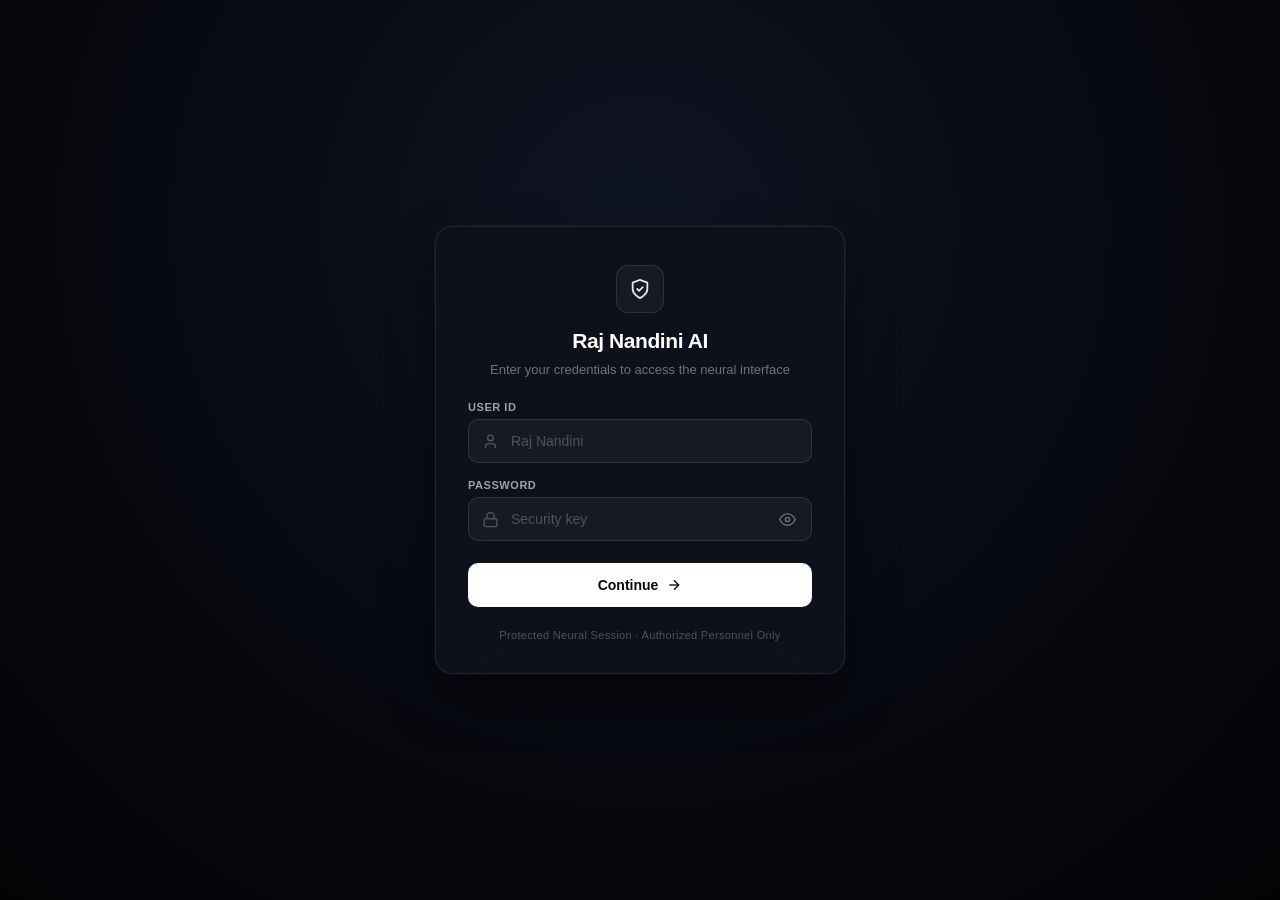
==== index.html @ ae7d1218 "feat: integrate FreeModel API with Claude Opus 5.5 model and ask_freemodel_claude superpower" ====
<!DOCTYPE html>
<html lang="en">
<head>
<meta charset="UTF-8">
<meta name="viewport" content="width=device-width,initial-scale=1,user-scalable=no">
<title>Raj Nandini AI • Holo AI</title>

<!-- PWA & Mobile Web Capabilities -->
<link rel="manifest" href="manifest.json">
<meta name="mobile-web-app-capable" content="yes">
<meta name="apple-mobile-web-app-capable" content="yes">
<meta name="apple-mobile-web-app-status-bar-style" content="black-translucent">
<meta name="apple-mobile-web-app-title" content="Holo AI">
<meta name="application-name" content="Holo AI">
<meta name="theme-color" content="#03040a">
<link rel="icon" type="image/x-icon" href="assets/icons/favicon.ico">
<link rel="icon" type="image/png" sizes="192x192" href="assets/icons/icon-192.png">
<link rel="icon" type="image/png" sizes="64x64" href="assets/icons/favicon-64.png">
<link rel="apple-touch-icon" href="assets/icons/apple-touch-icon.png">

<script src="https://cdnjs.cloudflare.com/ajax/libs/lottie-web/5.12.2/lottie_light.min.js"></script>
<style>
  *, *::before, *::after {
    box-sizing: border-box;
    -webkit-tap-highlight-color: transparent !important;
    -webkit-touch-callout: none !important;
    outline: none !important;
  }
  html, body {
    margin: 0;
    height: 100%;
    background: #03040a;
    overflow: hidden;
    font-family: -apple-system, BlinkMacSystemFont, "Segoe UI", Roboto, "Helvetica Neue", Arial, sans-serif;
    -webkit-user-select: none !important;
    -moz-user-select: none !important;
    -ms-user-select: none !important;
    user-select: none !important;
    -webkit-touch-callout: none !important;
    -webkit-tap-highlight-color: transparent !important;
  }
  ::selection {
    background: transparent !important;
    color: inherit !important;
  }
  ::-moz-selection {
    background: transparent !important;
    color: inherit !important;
  }
  canvas {
    position: fixed;
    inset: 0;
    width: 100%;
    height: 100%;
    display: block;
    cursor: pointer;
    outline: none !important;
    -webkit-tap-highlight-color: transparent !important;
    -webkit-touch-callout: none !important;
    -webkit-user-select: none !important;
    user-select: none !important;
    -webkit-user-drag: none !important;
    touch-action: none;
  }

  /* ================= LOGIN & AUTH GATE ================= */
  .login-overlay {
    position: fixed;
    inset: 0;
    z-index: 99990;
    display: flex;
    align-items: center;
    justify-content: center;
    background: radial-gradient(circle at 50% 25%, #0f1422 0%, #06080d 65%, #020305 100%);
    padding: 24px 16px;
    opacity: 1;
    visibility: visible;
    transition: opacity 0.35s cubic-bezier(0.16, 1, 0.3, 1), transform 0.35s cubic-bezier(0.16, 1, 0.3, 1), visibility 0.35s;
  }
  .login-overlay.hidden {
    opacity: 0;
    visibility: hidden;
    pointer-events: none;
    transform: scale(0.98);
  }

  .login-card {
    width: 100%;
    max-width: 410px;
    background: rgba(15, 18, 28, 0.88);
    border: 1px solid rgba(255, 255, 255, 0.08);
    border-radius: 18px;
    padding: 38px 32px 32px;
    box-shadow: 0 25px 60px -15px rgba(0, 0, 0, 0.85), 0 0 1px 1px rgba(255, 255, 255, 0.06);
    backdrop-filter: blur(28px);
    -webkit-backdrop-filter: blur(28px);
    display: flex;
    flex-direction: column;
    gap: 22px;
  }

  .login-header {
    text-align: center;
  }
  .brand-emblem {
    width: 48px;
    height: 48px;
    margin: 0 auto 16px;
    background: rgba(255, 255, 255, 0.04);
    border: 1px solid rgba(255, 255, 255, 0.1);
    border-radius: 12px;
    display: flex;
    align-items: center;
    justify-content: center;
    color: #e4e4e7;
  }
  .brand-emblem svg {
    width: 22px;
    height: 22px;
  }
  .login-title {
    margin: 0;
    font-size: 21px;
    font-weight: 600;
    letter-spacing: -0.02em;
    color: #ffffff;
  }
  .login-subtitle {
    margin: 8px 0 0;
    font-size: 13px;
    color: #71717a;
    line-height: 1.45;
  }

  .login-form {
    display: flex;
    flex-direction: column;
    gap: 16px;
  }

  .login-error {
    display: none;
    align-items: center;
    gap: 8px;
    background: rgba(239, 68, 68, 0.12);
    border: 1px solid rgba(239, 68, 68, 0.25);
    color: #fca5a5;
    padding: 10px 14px;
    border-radius: 9px;
    font-size: 13px;
    line-height: 1.35;
    animation: shake 0.3s ease;
  }
  .login-error.visible {
    display: flex;
  }
  .error-icon {
    width: 16px;
    height: 16px;
    flex-shrink: 0;
    color: #ef4444;
  }
  @keyframes shake {
    0%, 100% { transform: translateX(0); }
    20%, 60% { transform: translateX(-5px); }
    40%, 80% { transform: translateX(5px); }
  }

  .form-group {
    display: flex;
    flex-direction: column;
    gap: 6px;
  }
  .form-label {
    font-size: 11px;
    font-weight: 600;
    letter-spacing: 0.05em;
    text-transform: uppercase;
    color: #a1a1aa;
    user-select: none;
  }
  .input-container {
    position: relative;
    display: flex;
    align-items: center;
  }
  .input-icon {
    position: absolute;
    left: 14px;
    width: 17px;
    height: 17px;
    color: #52525b;
    pointer-events: none;
    transition: color 0.15s ease;
  }
  .form-input {
    width: 100%;
    height: 44px;
    padding: 0 42px 0 42px;
    background: rgba(255, 255, 255, 0.04);
    border: 1px solid rgba(255, 255, 255, 0.11);
    border-radius: 10px;
    color: #ffffff;
    font-size: 14px;
    font-family: inherit;
    transition: all 0.15s ease;
    user-select: text !important;
    -webkit-user-select: text !important;
  }
  .form-input::placeholder {
    color: #52525b;
  }
  .form-input:focus {
    border-color: #3b82f6;
    background: rgba(255, 255, 255, 0.06);
    box-shadow: 0 0 0 3px rgba(59, 130, 246, 0.22);
    outline: none;
  }
  .form-input:focus ~ .input-icon {
    color: #93c5fd;
  }

  .pass-toggle-btn {
    position: absolute;
    right: 8px;
    background: transparent;
    border: none;
    padding: 8px;
    cursor: pointer;
    color: #71717a;
    display: flex;
    align-items: center;
    justify-content: center;
    border-radius: 6px;
    transition: color 0.15s ease;
  }
  .pass-toggle-btn:hover {
    color: #e4e4e7;
  }
  .pass-toggle-btn svg {
    width: 17px;
    height: 17px;
  }

  .continue-btn {
    display: flex;
    align-items: center;
    justify-content: center;
    gap: 8px;
    width: 100%;
    height: 44px;
    margin-top: 6px;
    background: #ffffff;
    color: #09090b;
    border: none;
    border-radius: 10px;
    font-size: 14px;
    font-weight: 600;
    font-family: inherit;
    cursor: pointer;
    transition: all 0.15s ease;
    user-select: none;
  }
  .continue-btn:hover {
    background: #f4f4f5;
    transform: translateY(-1px);
    box-shadow: 0 4px 16px rgba(255, 255, 255, 0.16);
  }
  .continue-btn:active {
    transform: translateY(0);
    background: #e4e4e7;
  }
  .btn-arrow {
    width: 16px;
    height: 16px;
    transition: transform 0.15s ease;
  }
  .continue-btn:hover .btn-arrow {
    transform: translateX(3px);
  }

  .login-footer {
    text-align: center;
    font-size: 11px;
    color: #52525b;
    letter-spacing: 0.03em;
    user-select: none;
  }

  /* ================= HAMBURGER MENU BUTTON ================= */
  .menu-toggle-btn {
    position: fixed;
    top: 20px;
    right: 20px;
    z-index: 1000;
    width: 44px;
    height: 44px;
    border-radius: 12px;
    background: rgba(15, 18, 28, 0.7);
    border: 1px solid rgba(255, 255, 255, 0.08);
    backdrop-filter: blur(16px);
    -webkit-backdrop-filter: blur(16px);
    display: flex;
    flex-direction: column;
    justify-content: center;
    align-items: center;
    gap: 5px;
    cursor: pointer;
    padding: 0;
    transition: background 0.2s ease, border-color 0.2s ease, transform 0.2s ease;
  }
  .menu-toggle-btn:hover {
    background: rgba(25, 30, 46, 0.85);
    border-color: rgba(255, 255, 255, 0.16);
    transform: scale(1.04);
  }
  .menu-toggle-btn:active {
    transform: scale(0.96);
  }
  .hamburger-line {
    width: 18px;
    height: 1.5px;
    background: #e4e4e7;
    border-radius: 2px;
    transition: all 0.25s cubic-bezier(0.16, 1, 0.3, 1);
  }

  /* ================= SIDEBAR SLIDER DRAWER ================= */
  .sidebar-backdrop {
    position: fixed;
    inset: 0;
    z-index: 1001;
    background: rgba(2, 4, 8, 0.65);
    backdrop-filter: blur(6px);
    -webkit-backdrop-filter: blur(6px);
    opacity: 0;
    pointer-events: none;
    transition: opacity 0.35s cubic-bezier(0.16, 1, 0.3, 1);
  }
  .sidebar-backdrop.active {
    opacity: 1;
    pointer-events: auto;
  }

  .sidebar-drawer {
    position: fixed;
    top: 0;
    right: 0;
    bottom: 0;
    width: min(320px, 82vw);
    z-index: 1002;
    background: rgba(13, 16, 25, 0.96);
    border-left: 1px solid rgba(255, 255, 255, 0.08);
    backdrop-filter: blur(28px);
    -webkit-backdrop-filter: blur(28px);
    box-shadow: -15px 0 40px rgba(0, 0, 0, 0.85);
    display: flex;
    flex-direction: column;
    padding: 24px 20px;
    transform: translateX(100%);
    transition: transform 0.35s cubic-bezier(0.16, 1, 0.3, 1);
  }
  .sidebar-drawer.open {
    transform: translateX(0);
  }

  .sidebar-header {
    display: flex;
    align-items: center;
    justify-content: space-between;
    padding-bottom: 20px;
    border-bottom: 1px solid rgba(255, 255, 255, 0.06);
  }
  .sidebar-brand {
    display: flex;
    align-items: center;
    gap: 12px;
  }
  .sidebar-emblem {
    width: 38px;
    height: 38px;
    border-radius: 10px;
    background: rgba(255, 255, 255, 0.05);
    border: 1px solid rgba(255, 255, 255, 0.1);
    display: flex;
    align-items: center;
    justify-content: center;
    color: #e4e4e7;
  }
  .sidebar-emblem svg {
    width: 18px;
    height: 18px;
  }
  .sidebar-title-group {
    display: flex;
    flex-direction: column;
    gap: 3px;
  }
  .sidebar-user-name {
    font-size: 14px;
    font-weight: 600;
    letter-spacing: -0.01em;
    color: #fafafa;
  }
  .sidebar-status-pill {
    display: inline-flex;
    align-items: center;
    gap: 6px;
  }
  .sidebar-status-dot {
    width: 6px;
    height: 6px;
    border-radius: 50%;
    background: #22c55e;
    box-shadow: 0 0 6px rgba(34, 197, 94, 0.8);
  }
  .sidebar-status-text {
    font-size: 11px;
    color: #a1a1aa;
    font-weight: 500;
  }
  .sidebar-close-btn {
    width: 34px;
    height: 34px;
    border-radius: 8px;
    background: rgba(255, 255, 255, 0.04);
    border: 1px solid rgba(255, 255, 255, 0.08);
    display: flex;
    align-items: center;
    justify-content: center;
    color: #a1a1aa;
    cursor: pointer;
    transition: all 0.15s ease;
  }
  .sidebar-close-btn:hover {
    color: #ffffff;
    background: rgba(255, 255, 255, 0.08);
  }
  .sidebar-close-btn svg {
    width: 16px;
    height: 16px;
  }

  .sidebar-content {
    flex: 1;
    padding: 24px 0;
    display: flex;
    flex-direction: column;
    gap: 20px;
  }
  .sidebar-section {
    display: flex;
    flex-direction: column;
    gap: 8px;
  }
  .sidebar-section-label {
    font-size: 11px;
    font-weight: 600;
    letter-spacing: 0.05em;
    text-transform: uppercase;
    color: #71717a;
  }
  .sidebar-info-card {
    background: rgba(255, 255, 255, 0.03);
    border: 1px solid rgba(255, 255, 255, 0.06);
    border-radius: 12px;
    padding: 12px 14px;
    display: flex;
    flex-direction: column;
    gap: 10px;
  }
  .info-row {
    display: flex;
    align-items: center;
    justify-content: space-between;
    font-size: 12px;
  }
  .info-label {
    color: #71717a;
  }
  .info-value {
    color: #e4e4e7;
    font-weight: 500;
  }

  .sidebar-footer {
    padding-top: 16px;
    border-top: 1px solid rgba(255, 255, 255, 0.06);
  }
  .sidebar-logout-btn {
    display: flex;
    align-items: center;
    justify-content: center;
    gap: 8px;
    width: 100%;
    height: 44px;
    background: rgba(239, 68, 68, 0.09);
    border: 1px solid rgba(239, 68, 68, 0.22);
    border-radius: 10px;
    color: #f87171;
    font-size: 13px;
    font-weight: 500;
    font-family: inherit;
    cursor: pointer;
    transition: all 0.2s ease;
  }
  .sidebar-logout-btn:hover {
    background: rgba(239, 68, 68, 0.16);
    border-color: rgba(239, 68, 68, 0.35);
    color: #fca5a5;
    transform: translateY(-1px);
  }
  .sidebar-logout-btn:active {
    transform: translateY(0);
  }
  .sidebar-logout-btn svg {
    width: 16px;
    height: 16px;
  }

  /* ================= NEURAL LOADING OVERLAY ================= */
  .loading-overlay {
    position: fixed;
    inset: 0;
    z-index: 100000;
    background: radial-gradient(ellipse at center, #070d18 0%, #03040a 75%, #010204 100%);
    display: flex;
    flex-direction: column;
    align-items: center;
    justify-content: center;
    opacity: 1;
    visibility: visible;
    transition: opacity 0.6s cubic-bezier(0.16, 1, 0.3, 1), visibility 0.6s, transform 0.6s cubic-bezier(0.16, 1, 0.3, 1);
    transform: scale(1);
    user-select: none;
    -webkit-user-select: none;
  }
  .loading-overlay.hidden {
    opacity: 0;
    visibility: hidden;
    transform: scale(1.04);
    pointer-events: none;
  }
  .loading-reactor {
    position: relative;
    width: 170px;
    height: 170px;
    display: flex;
    align-items: center;
    justify-content: center;
  }
  .reactor-ring {
    position: absolute;
    border-radius: 50%;
    border: 1px solid transparent;
    pointer-events: none;
  }
  .ring-outer {
    inset: 0;
    border-top: 2px solid rgba(56, 189, 248, 0.85);
    border-bottom: 2px solid rgba(168, 85, 247, 0.6);
    animation: rotateClockwise 6s linear infinite;
    filter: drop-shadow(0 0 10px rgba(56, 189, 248, 0.45));
  }
  .ring-mid {
    inset: 16px;
    border-left: 2px dashed rgba(56, 189, 248, 0.65);
    border-right: 2px dashed rgba(168, 85, 247, 0.7);
    animation: rotateCounterClockwise 4.5s linear infinite;
  }
  .ring-inner {
    inset: 32px;
    border: 1px solid rgba(56, 189, 248, 0.3);
    border-top-color: rgba(56, 189, 248, 0.95);
    animation: rotateClockwise 3s linear infinite;
  }
  .reactor-glow {
    position: absolute;
    width: 90px;
    height: 90px;
    border-radius: 50%;
    background: radial-gradient(circle, rgba(56, 189, 248, 0.35) 0%, rgba(168, 85, 247, 0.18) 50%, transparent 70%);
    animation: pulseGlow 2.2s ease-in-out infinite;
    pointer-events: none;
  }
  @keyframes rotateClockwise {
    from { transform: rotate(0deg); }
    to { transform: rotate(360deg); }
  }
  @keyframes rotateCounterClockwise {
    from { transform: rotate(360deg); }
    to { transform: rotate(0deg); }
  }
  @keyframes pulseGlow {
    0%, 100% { transform: scale(0.92); opacity: 0.6; }
    50% { transform: scale(1.22); opacity: 1; }
  }
  .lottie-container {
    width: 120px;
    height: 120px;
    position: relative;
    z-index: 2;
    filter: invert(0.92) hue-rotate(180deg) drop-shadow(0 0 16px rgba(56, 189, 248, 0.7));
  }
  .loading-brand {
    margin-top: 24px;
    text-align: center;
  }
  .loading-title {
    font-size: 20px;
    font-weight: 700;
    letter-spacing: 0.2em;
    background: linear-gradient(135deg, #ffffff 20%, #38bdf8 65%, #a855f7 100%);
    -webkit-background-clip: text;
    -webkit-text-fill-color: transparent;
    text-shadow: 0 0 24px rgba(56, 189, 248, 0.4);
  }
  .loading-subtitle {
    margin-top: 6px;
    font-size: 10px;
    letter-spacing: 0.22em;
    color: #64748b;
    font-weight: 600;
  }
  .loading-bar-wrap {
    width: 250px;
    height: 4px;
    background: rgba(255, 255, 255, 0.08);
    border-radius: 999px;
    margin-top: 22px;
    overflow: hidden;
    position: relative;
    box-shadow: inset 0 1px 2px rgba(0,0,0,0.6);
  }
  .loading-bar-fill {
    height: 100%;
    width: 0%;
    background: linear-gradient(90deg, #0ea5e9, #38bdf8, #a855f7);
    border-radius: 999px;
    box-shadow: 0 0 14px rgba(56, 189, 248, 0.85);
    transition: width 0.15s cubic-bezier(0.2, 0.8, 0.2, 1);
  }
  .loading-meta {
    width: 250px;
    display: flex;
    justify-content: space-between;
    align-items: center;
    margin-top: 10px;
  }
  .loading-caption {
    color: #94a3b8;
    font-size: 11px;
    letter-spacing: 0.04em;
    font-weight: 500;
    white-space: nowrap;
    overflow: hidden;
    text-overflow: ellipsis;
    max-width: 195px;
  }
  .loading-percent {
    font-size: 11px;
    color: #38bdf8;
    font-weight: 600;
    font-family: monospace;
    letter-spacing: 0.05em;
  }

  /* UNIVERSAL HOLOGRAPHIC MEDIA VIEWER (IMAGE, VIDEO, DOCS) */
  #imageModal {
    display: none;
    position: fixed;
    inset: 0;
    z-index: 99995;
    background: rgba(3, 4, 10, 0.85);
    backdrop-filter: blur(16px);
    -webkit-backdrop-filter: blur(16px);
    align-items: center;
    justify-content: center;
    padding: 20px;
    transition: opacity 0.3s ease;
  }
  #imageModal.active {
    display: flex;
  }
  .image-modal-card {
    position: relative;
    max-width: 520px;
    width: 100%;
    background: rgba(15, 20, 32, 0.95);
    border: 1px solid rgba(56, 189, 248, 0.35);
    border-radius: 20px;
    padding: 16px;
    box-shadow: 0 20px 60px rgba(0, 0, 0, 0.9), 0 0 35px rgba(56, 189, 248, 0.25);
  }
  .image-modal-header {
    display: flex;
    justify-content: space-between;
    align-items: center;
    margin-bottom: 12px;
  }
  .image-modal-title {
    font-size: 13px;
    font-weight: 600;
    color: #38bdf8;
    display: flex;
    align-items: center;
    gap: 6px;
  }
  .image-modal-dot {
    display: inline-block;
    width: 8px;
    height: 8px;
    border-radius: 50%;
    background: #38bdf8;
    box-shadow: 0 0 8px #38bdf8;
  }
  .image-modal-close {
    background: rgba(255, 255, 255, 0.08);
    border: none;
    color: #e2e8f0;
    border-radius: 50%;
    width: 28px;
    height: 28px;
    cursor: pointer;
    font-size: 16px;
    line-height: 1;
    display: flex;
    align-items: center;
    justify-content: center;
    transition: background 0.2s;
  }
  .image-modal-close:hover {
    background: rgba(255, 255, 255, 0.2);
  }
  .image-modal-img-wrap {
    border-radius: 14px;
    overflow: hidden;
    position: relative;
    max-height: 55vh;
    background: #000;
    border: 1px solid rgba(255, 255, 255, 0.08);
    display: flex;
    align-items: center;
    justify-content: center;
  }
  .image-modal-img {
    max-width: 100%;
    max-height: 55vh;
    object-fit: contain;
    display: block;
  }
  .media-video-wrap {
    border-radius: 14px;
    overflow: hidden;
    position: relative;
    aspect-ratio: 16/9;
    background: #000;
    border: 1px solid rgba(56, 189, 248, 0.2);
  }
  .media-doc-wrap {
    border-radius: 14px;
    max-height: 55vh;
    overflow-y: auto;
    background: rgba(7, 10, 18, 0.85);
    border: 1px solid rgba(56, 189, 248, 0.2);
    padding: 16px;
  }
  .media-doc-content {
    color: #e2e8f0;
    font-size: 13px;
    line-height: 1.6;
    word-break: break-word;
    font-family: ui-monospace, SFMono-Regular, Menlo, Monaco, Consolas, monospace;
  }
  .media-code-block {
    background: rgba(0, 0, 0, 0.6);
    border: 1px solid rgba(56, 189, 248, 0.2);
    border-radius: 8px;
    padding: 10px;
    margin: 8px 0;
    overflow-x: auto;
    color: #38bdf8;
    font-size: 12px;
  }
  .media-inline-code {
    background: rgba(56, 189, 248, 0.12);
    color: #38bdf8;
    padding: 2px 6px;
    border-radius: 4px;
    font-size: 11px;
  }
  .image-modal-prompt {
    margin: 12px 0 0;
    font-size: 12px;
    color: #94a3b8;
    line-height: 1.4;
    word-break: break-word;
  }

  /* HOLOGRAPHIC YOUTUBE MUSIC WIDGET */
  .music-widget {
    position: fixed;
    bottom: 84px;
    right: 20px;
    z-index: 9999;
    width: 320px;
    max-width: calc(100vw - 32px);
    background: rgba(13, 17, 23, 0.88);
    backdrop-filter: blur(16px);
    -webkit-backdrop-filter: blur(16px);
    border: 1px solid rgba(0, 240, 255, 0.25);
    border-radius: 16px;
    box-shadow: 0 12px 36px rgba(0, 0, 0, 0.65), 0 0 24px rgba(0, 240, 255, 0.15);
    padding: 14px;
    color: #e2e8f0;
    font-family: inherit;
    display: none;
    opacity: 0;
    transform: translateY(12px) scale(0.96);
    transition: opacity 0.28s ease, transform 0.28s cubic-bezier(0.16, 1, 0.3, 1);
    pointer-events: none;
  }
  .music-widget.active {
    display: block;
    opacity: 1;
    transform: translateY(0) scale(1);
    pointer-events: auto;
  }
  .music-header {
    display: flex;
    align-items: center;
    justify-content: space-between;
    margin-bottom: 10px;
  }
  .music-badge {
    display: flex;
    align-items: center;
    gap: 6px;
    font-size: 11px;
    font-weight: 600;
    letter-spacing: 0.04em;
    color: #00f0ff;
    text-transform: uppercase;
  }
  .music-dot {
    width: 7px;
    height: 7px;
    background: #00f0ff;
    border-radius: 50%;
    box-shadow: 0 0 8px #00f0ff;
    animation: musicPulse 1.4s ease-in-out infinite;
  }
  @keyframes musicPulse {
    0%, 100% { opacity: 0.4; transform: scale(0.85); }
    50% { opacity: 1; transform: scale(1.15); }
  }
  .music-close-btn {
    background: rgba(255, 255, 255, 0.08);
    border: none;
    color: #94a3b8;
    border-radius: 50%;
    width: 24px;
    height: 24px;
    display: flex;
    align-items: center;
    justify-content: center;
    font-size: 16px;
    cursor: pointer;
    transition: background 0.2s, color 0.2s;
  }
  .music-close-btn:hover {
    background: rgba(255, 255, 255, 0.2);
    color: #fff;
  }
  .music-body {
    display: flex;
    gap: 12px;
    align-items: center;
  }
  .music-art-wrap {
    position: relative;
    width: 58px;
    height: 58px;
    border-radius: 12px;
    overflow: hidden;
    flex-shrink: 0;
    border: 1px solid rgba(0, 240, 255, 0.3);
    background: #000;
  }
  .music-thumb {
    width: 100%;
    height: 100%;
    object-fit: cover;
    display: block;
  }
  .music-visualizer-overlay {
    position: absolute;
    inset: 0;
    background: rgba(0, 0, 0, 0.45);
    display: flex;
    align-items: flex-end;
    justify-content: center;
    gap: 3px;
    padding-bottom: 6px;
  }
  .music-visualizer-overlay .bar {
    width: 3px;
    background: #00f0ff;
    border-radius: 2px;
    box-shadow: 0 0 4px #00f0ff;
    animation: soundwave 1s ease-in-out infinite;
  }
  .music-visualizer-overlay .bar-1 { height: 8px; animation-delay: 0.1s; }
  .music-visualizer-overlay .bar-2 { height: 16px; animation-delay: 0.3s; }
  .music-visualizer-overlay .bar-3 { height: 22px; animation-delay: 0.2s; }
  .music-visualizer-overlay .bar-4 { height: 12px; animation-delay: 0.4s; }
  @keyframes soundwave {
    0%, 100% { height: 5px; }
    50% { height: 24px; }
  }
  .music-info {
    min-width: 0;
    flex: 1;
  }
  .music-title {
    font-size: 13px;
    font-weight: 600;
    color: #f8fafc;
    white-space: nowrap;
    overflow: hidden;
    text-overflow: ellipsis;
    line-height: 1.3;
  }
  .music-artist {
    font-size: 11px;
    color: #94a3b8;
    white-space: nowrap;
    overflow: hidden;
    text-overflow: ellipsis;
    margin-top: 2px;
  }
  .music-meta {
    display: flex;
    align-items: center;
    gap: 6px;
    margin-top: 5px;
  }
  .music-pill {
    font-size: 10px;
    padding: 1px 6px;
    border-radius: 6px;
    background: rgba(255, 255, 255, 0.08);
    color: #cbd5e1;
  }
  .music-badge-hq {
    background: rgba(0, 240, 255, 0.15);
    color: #00f0ff;
    font-weight: 600;
  }
  .music-controls {
    display: flex;
    align-items: center;
    gap: 8px;
    margin-top: 10px;
    padding-top: 8px;
    border-top: 1px solid rgba(255, 255, 255, 0.08);
  }
  .music-btn {
    background: rgba(0, 240, 255, 0.15);
    border: 1px solid rgba(0, 240, 255, 0.3);
    color: #00f0ff;
    border-radius: 8px;
    padding: 6px 10px;
    display: flex;
    align-items: center;
    justify-content: center;
    cursor: pointer;
    font-size: 11px;
    transition: all 0.2s;
  }
  .music-btn:hover {
    background: rgba(0, 240, 255, 0.28);
    box-shadow: 0 0 10px rgba(0, 240, 255, 0.3);
    color: #fff;
  }
  .music-yt-btn {
    text-decoration: none;
    color: #ff4444;
    border-color: rgba(255, 68, 68, 0.3);
    background: rgba(255, 68, 68, 0.12);
  }
  .music-yt-btn:hover {
    background: rgba(255, 68, 68, 0.25);
    box-shadow: 0 0 10px rgba(255, 68, 68, 0.3);
    color: #fff;
  }
  .music-talk-btn {
    background: rgba(34, 197, 94, 0.18);
    border: 1px solid rgba(34, 197, 94, 0.45);
    color: #4ade80;
    border-radius: 8px;
    padding: 6px 12px;
    display: inline-flex;
    align-items: center;
    gap: 6px;
    cursor: pointer;
    font-size: 11px;
    font-weight: 600;
    margin-left: auto;
    transition: all 0.2s;
  }
  .music-talk-btn:hover {
    background: rgba(34, 197, 94, 0.32);
    box-shadow: 0 0 12px rgba(34, 197, 94, 0.45);
    color: #fff;
  }
  .music-status-note {
    font-size: 10px;
    color: #64748b;
    margin-left: auto;
    font-style: italic;
  }
  #musicIframeContainer {
    width: 100%;
    margin-top: 10px;
    border-radius: 12px;
    overflow: hidden;
    background: #000;
    box-shadow: 0 4px 16px rgba(0, 0, 0, 0.5);
    display: none;
  }
  #musicIframeContainer.visible {
    display: block;
  }
  #musicIframeContainer iframe {
    width: 100%;
    height: 160px;
    border: none;
    display: block;
    border-radius: 12px;
  }

  /* ================= 3-DIGIT VOICE SECURITY PIN HUD ================= */
  .voice-security-hud {
    position: fixed;
    top: 24px;
    left: 50%;
    transform: translateX(-50%);
    z-index: 99990;
    display: none;
    width: 90%;
    max-width: 440px;
    animation: hudSlideDown 0.32s cubic-bezier(0.16, 1, 0.3, 1);
    pointer-events: auto;
    font-family: -apple-system, BlinkMacSystemFont, "Segoe UI", Roboto, sans-serif;
  }
  .voice-security-hud.active {
    display: block;
  }
  .voice-security-hud .hud-box {
    background: rgba(3, 7, 18, 0.88);
    border: 1px solid rgba(6, 182, 212, 0.45);
    box-shadow: 0 8px 32px rgba(0, 0, 0, 0.7), 0 0 24px rgba(6, 182, 212, 0.25);
    backdrop-filter: blur(20px);
    -webkit-backdrop-filter: blur(20px);
    border-radius: 16px;
    padding: 16px 20px;
    text-align: center;
    position: relative;
    overflow: hidden;
    transition: all 0.3s ease;
    cursor: pointer;
    pointer-events: auto;
    user-select: none;
    -webkit-tap-highlight-color: transparent;
  }
  .voice-security-hud .hud-box::before {
    content: '';
    position: absolute;
    top: 0; left: 0; right: 0; height: 2px;
    background: linear-gradient(90deg, transparent, #06b6d4, #8b5cf6, transparent);
  }
  .voice-security-hud .hud-top-strip {
    display: flex;
    align-items: center;
    justify-content: space-between;
    margin-bottom: 8px;
    font-family: ui-monospace, SFMono-Regular, Menlo, Monaco, Consolas, monospace;
    font-size: 10px;
    letter-spacing: 0.12em;
    color: #38bdf8;
    text-transform: uppercase;
  }
  .voice-security-hud .hud-dot {
    width: 7px;
    height: 7px;
    border-radius: 50%;
    background: #06b6d4;
    display: inline-block;
  }
  .voice-security-hud .hud-dot.pulsing {
    animation: hudPulse 1.2s infinite ease-in-out;
  }
  .voice-security-hud .hud-digits {
    font-family: ui-monospace, SFMono-Regular, Menlo, Monaco, Consolas, monospace;
    font-size: 36px;
    font-weight: 800;
    letter-spacing: 0.3em;
    color: #38bdf8;
    text-shadow: 0 0 16px rgba(56, 189, 248, 0.8), 0 0 32px rgba(6, 182, 212, 0.4);
    margin: 8px 0 10px;
  }
  .voice-security-hud .hud-title {
    font-size: 10px;
    letter-spacing: 0.12em;
    color: #94a3b8;
    text-transform: uppercase;
    font-weight: 600;
  }
  .voice-security-hud .hud-subtitle {
    font-size: 12px;
    color: #cbd5e1;
    font-weight: 500;
  }
  .voice-security-hud.access-granted .hud-box {
    border-color: rgba(34, 197, 94, 0.7);
    box-shadow: 0 8px 32px rgba(0, 0, 0, 0.7), 0 0 32px rgba(34, 197, 94, 0.45);
  }
  .voice-security-hud.access-granted .hud-digits {
    color: #4ade80;
    text-shadow: 0 0 18px rgba(74, 222, 128, 0.9);
    letter-spacing: 0.15em;
    font-size: 24px;
  }
  .voice-security-hud.access-granted .hud-top-strip {
    color: #4ade80;
  }
  .voice-security-hud.access-granted .hud-dot {
    background: #4ade80;
  }
  .voice-security-hud.docked {
    transform: translateX(-50%) translateY(-20px) scale(0.9);
    opacity: 0;
    transition: all 0.45s ease;
  }
  @keyframes hudSlideDown {
    from { opacity: 0; transform: translateX(-50%) translateY(-15px); }
    to { opacity: 1; transform: translateX(-50%) translateY(0); }
  }
  @keyframes hudPulse {
    0%, 100% { opacity: 1; transform: scale(1); }
    50% { opacity: 0.35; transform: scale(1.35); }
  }

  /* ── Agent Live Terminal Panel ── */
  .agent-live-panel {
    position: fixed;
    bottom: 0; left: 0; right: 0;
    z-index: 999999;
    max-height: 48vh;
    min-height: 180px;
    display: flex;
    flex-direction: column;
    background: rgba(8, 10, 16, 0.98);
    backdrop-filter: blur(28px) saturate(1.4);
    -webkit-backdrop-filter: blur(28px) saturate(1.4);
    border-top: 1.5px solid rgba(34, 197, 94, 0.4);
    box-shadow: 0 -8px 48px rgba(0, 0, 0, 0.9), 0 0 24px rgba(34, 197, 94, 0.15);
    animation: agentPanelIn 0.28s cubic-bezier(.22, 1, .36, 1) both;
    padding-bottom: env(safe-area-inset-bottom, 10px);
  }
  .agent-live-panel[data-s="min"] { max-height: 42px; }
  @keyframes agentPanelIn {
    from { transform: translateY(100%); opacity: 0; }
    to   { transform: translateY(0);    opacity: 1; }
  }
  .agent-panel-hd {
    display: flex; align-items: center; justify-content: space-between;
    padding: 0 14px;
    height: 42px;
    flex-shrink: 0;
    border-bottom: 1px solid rgba(255,255,255,0.06);
    user-select: none;
  }
  .agent-st { display: flex; align-items: center; gap: 7px; }
  .agent-st-dot {
    width: 7px; height: 7px; border-radius: 50%;
    background: #22c55e;
    box-shadow: 0 0 6px #22c55e88;
    animation: agentDotPulse 1.6s ease-in-out infinite;
  }
  @keyframes agentDotPulse {
    0%,100% { opacity: 1; } 50% { opacity: 0.35; }
  }
  .agent-st-tag {
    font-family: 'JetBrains Mono', 'Fira Code', monospace;
    font-size: 10px; font-weight: 700; letter-spacing: 0.12em;
    color: rgba(255,255,255,0.65); text-transform: uppercase;
  }
  .agent-st-sep { color: rgba(255,255,255,0.2); font-size: 11px; }
  #agentStText {
    font-family: 'JetBrains Mono', 'Fira Code', monospace;
    font-size: 10px; color: #22c55e; letter-spacing: 0.04em;
  }
  .agent-panel-acts { display: flex; align-items: center; gap: 4px; }
  .agent-panel-btn {
    width: 28px; height: 28px; border: none; border-radius: 6px;
    background: transparent; cursor: pointer; color: rgba(255,255,255,0.45);
    display: flex; align-items: center; justify-content: center;
    transition: background 0.15s, color 0.15s;
    padding: 0;
  }
  .agent-panel-btn:hover { background: rgba(255,255,255,0.08); color: #fff; }
  .agent-close-btn:hover { background: rgba(239,68,68,0.18); color: #ef4444; }
  .agent-term-out {
    flex: 1; overflow-y: auto; padding: 12px 16px;
    font-family: 'JetBrains Mono', 'Fira Code', 'Courier New', monospace;
    font-size: 12.5px; line-height: 1.65; color: rgba(255,255,255,0.82);
    scrollbar-width: thin; scrollbar-color: rgba(255,255,255,0.1) transparent;
  }
  .agent-term-out::-webkit-scrollbar { width: 4px; }
  .agent-term-out::-webkit-scrollbar-thumb { background: rgba(255,255,255,0.1); border-radius: 2px; }
  .agent-cmd-block { margin-bottom: 10px; }
  .agent-cmd-line {
    display: flex; align-items: flex-start; gap: 8px; margin-bottom: 4px;
  }
  .agent-cmd-prompt { color: #22c55e; font-weight: 700; flex-shrink: 0; }
  .agent-cmd-text { color: #e2e8f0; word-break: break-all; }
  .agent-out-text { color: rgba(255,255,255,0.75); white-space: pre-wrap; word-break: break-word; }
  .agent-out-ok  { color: #22c55e; font-weight: 600; }
  .agent-out-err { color: #f87171; }
  .agent-task-banner {
    display: flex; align-items: center; gap: 8px;
    padding: 6px 10px; border-radius: 6px; margin-bottom: 10px;
    background: rgba(34,197,94,0.1); border: 1px solid rgba(34,197,94,0.3);
  }
  .agent-task-label { color: #4ade80; font-weight: 700; font-size: 10px; text-transform: uppercase; letter-spacing: 0.1em; }
  .agent-task-instr { color: rgba(255,255,255,0.75); font-size: 11.5px; }
  .agent-term-cursor {
    display: inline-block; width: 7px; height: 13px;
    background: #22c55e; vertical-align: middle; margin-left: 2px;
    animation: agentBlink 0.9s step-end infinite;
  }
  @keyframes agentBlink { 0%,100%{opacity:1} 50%{opacity:0} }
</style>
</head>
<body>
<div id="glow"></div>
<canvas id="c"></canvas>

<!-- 3-DIGIT VOICE SECURITY PIN HUD -->
<div id="voiceSecurityPinHUD" class="voice-security-hud">
  <div class="hud-box">
    <div class="hud-top-strip">
      <span class="hud-dot pulsing"></span>
      <span class="hud-tag">VOICE SECURITY PROTOCOL</span>
      <span class="hud-tag-id">PIN #<span id="pinIdText">---</span></span>
    </div>
    <div class="hud-pin-body">
      <div class="hud-title">PLEASE SPEAK 3 DIGITS TO UNLOCK:</div>
      <div class="hud-digits" id="pinDisplayDigits">- &nbsp; - &nbsp; -</div>
      <div class="hud-subtitle" id="pinSubText">🎙️ Speak these numbers aloud to verify identity</div>
    </div>
  </div>
</div>

<!-- UNIVERSAL HOLOGRAPHIC MEDIA VIEWER (IMAGE, VIDEO, DOCS) -->
<div id="imageModal">
  <div class="image-modal-card">
    <div class="image-modal-header">
      <span class="image-modal-title" id="mediaModalTitle">
        <span class="image-modal-dot"></span>
        <span id="mediaModalTitleText">🎨 Media Output for Boss</span>
      </span>
      <div style="display:flex; align-items:center; gap:8px;">
        <a id="mediaOpenLinkBtn" href="#" target="_blank" rel="noopener" style="display:none; color:#38bdf8; font-size:11px; text-decoration:none; padding:4px 8px; border-radius:8px; background:rgba(56,189,248,0.1); border:1px solid rgba(56,189,248,0.25);">Open ↗</a>
        <button type="button" class="image-modal-close" onclick="hideMediaViewer()" aria-label="Close media preview">&times;</button>
      </div>
    </div>
    
    <!-- Image View -->
    <div id="mediaImgWrap" class="image-modal-img-wrap">
      <img id="imageModalImg" class="image-modal-img" src="" alt="Media Artwork" />
    </div>

    <!-- Video View -->
    <div id="mediaVideoWrap" class="media-video-wrap" style="display:none;">
      <video id="mediaModalVideo" controls style="width:100%; height:100%; display:block;"></video>
      <iframe id="mediaModalIframe" allow="autoplay; encrypted-media; picture-in-picture" allowfullscreen style="width:100%; height:100%; border:0; display:none;"></iframe>
    </div>

    <!-- Document / Code / Text View -->
    <div id="mediaDocWrap" class="media-doc-wrap" style="display:none;">
      <div id="mediaModalDocContent" class="media-doc-content"></div>
    </div>

    <p id="imageModalPrompt" class="image-modal-prompt"></p>
  </div>
</div>

<!-- HOLOGRAPHIC YOUTUBE MUSIC WIDGET -->
<div id="musicPlayerWidget" class="music-widget">
  <div class="music-header">
    <div class="music-badge">
      <span class="music-dot"></span>
      <span>YouTube Music • Loudspeaker</span>
    </div>
    <button type="button" class="music-close-btn" onclick="stopHologramMusic()" title="Close player">&times;</button>
  </div>
  
  <div class="music-body">
    <div class="music-art-wrap">
      <img id="musicThumb" class="music-thumb" src="" alt="Album Art" />
      <div class="music-visualizer-overlay" id="musicVisualizerBars">
        <span class="bar bar-1"></span>
        <span class="bar bar-2"></span>
        <span class="bar bar-3"></span>
        <span class="bar bar-4"></span>
      </div>
    </div>
    <div class="music-info">
      <div id="musicTitle" class="music-title">Song Title</div>
      <div id="musicArtist" class="music-artist">Artist</div>
      <div class="music-meta">
        <span id="musicDuration" class="music-pill">0:00</span>
        <span class="music-pill music-badge-hq">🔊 Speaker</span>
        <span class="music-pill" style="background:rgba(34,197,94,0.18);color:#4ade80;font-weight:600;">🎙️ Mic On</span>
      </div>
    </div>
  </div>

  <div id="musicIframeContainer"></div>

  <div class="music-controls">
    <button type="button" id="musicPlayPauseBtn" class="music-btn" onclick="toggleMusicPlayback()" title="Play / Pause">
      <svg id="musicPlayIcon" viewBox="0 0 24 24" width="14" height="14" fill="currentColor" style="display:none;"><path d="M8 5v14l11-7z"/></svg>
      <svg id="musicPauseIcon" viewBox="0 0 24 24" width="14" height="14" fill="currentColor"><path d="M6 19h4V5H6v14zm8-14v14h4V5h-4z"/></svg>
    </button>
    <a id="musicYtLink" href="#" target="_blank" rel="noopener" class="music-btn music-yt-btn" title="Open on YouTube">
      <svg viewBox="0 0 24 24" width="14" height="14" fill="currentColor"><path d="M23.498 6.186a3.016 3.016 0 0 0-2.122-2.136C19.505 3.545 12 3.545 12 3.545s-7.505 0-9.377.505A3.017 3.017 0 0 0 .502 6.186C0 8.07 0 12 0 12s0 3.93.502 5.814a3.016 3.016 0 0 0 2.122 2.136c1.871.505 9.376.505 9.376.505s7.505 0 9.377-.505a3.015 3.015 0 0 0 2.122-2.136C24 15.93 24 12 24 12s0-3.93-.502-5.814zM9.545 15.568V8.432L15.818 12l-6.273 3.568z"/></svg>
    </a>
    <span class="music-status-note" id="musicMicStatusNote">🎙️ माइक चालू है (हाथ हिलाए बिना बोलें)</span>
  </div>
</div>

<!-- HAMBURGER MENU BUTTON -->
<button type="button" id="menuToggleBtn" class="menu-toggle-btn" aria-label="Open menu" style="display: none;">
  <span class="hamburger-line"></span>
  <span class="hamburger-line"></span>
  <span class="hamburger-line"></span>
</button>

<!-- SIDEBAR BACKDROP -->
<div id="sidebarBackdrop" class="sidebar-backdrop"></div>

<!-- SIDEBAR DRAWER (SLIDER) -->
<aside id="sidebarDrawer" class="sidebar-drawer" aria-label="Control Panel">
  <div class="sidebar-header">
    <div class="sidebar-brand">
      <div class="sidebar-emblem">
        <svg viewBox="0 0 24 24" fill="none" stroke="currentColor" stroke-width="2" stroke-linecap="round" stroke-linejoin="round">
          <path d="M12 22s8-4 8-10V5l-8-3-8 3v7c0 6 8 10 8 10z"/>
          <path d="m9 12 2 2 4-4"/>
        </svg>
      </div>
      <div class="sidebar-title-group">
        <div class="sidebar-user-name">Raj Nandini</div>
        <div class="sidebar-status-pill">
          <span class="sidebar-status-dot"></span>
          <span class="sidebar-status-text">Online</span>
        </div>
      </div>
    </div>
    <button type="button" id="sidebarCloseBtn" class="sidebar-close-btn" aria-label="Close menu">
      <svg viewBox="0 0 24 24" fill="none" stroke="currentColor" stroke-width="2" stroke-linecap="round">
        <line x1="18" y1="6" x2="6" y2="18"/>
        <line x1="6" y1="6" x2="18" y2="18"/>
      </svg>
    </button>
  </div>

  <div class="sidebar-content">
    <div class="sidebar-section">
      <div class="sidebar-section-label">Session</div>
      <div class="sidebar-info-card">
        <div class="info-row">
          <span class="info-label">Interface</span>
          <span class="info-value">Neural Core v2</span>
        </div>
        <div class="info-row">
          <span class="info-label">Access Level</span>
          <span class="info-value">Authorized</span>
        </div>
      </div>

      <div style="margin-top: 14px;">
        <a href="./demo" target="_blank" style="display: flex; align-items: center; justify-content: space-between; gap: 8px; text-decoration: none; color: #38bdf8; font-size: 12px; font-weight: 600; padding: 10px 14px; border-radius: 12px; background: rgba(56, 189, 248, 0.12); border: 1px solid rgba(56, 189, 248, 0.28); transition: all 0.2s ease;">
          <span style="display: flex; align-items: center; gap: 8px;">
            <span style="width: 7px; height: 7px; border-radius: 50%; background: #38bdf8; box-shadow: 0 0 8px #38bdf8;"></span>
            <span>Silent Text Demo (New)</span>
          </span>
          <span style="opacity: 0.8;">↗</span>
        </a>
      </div>

      <div style="margin-top: 10px;">
        <button type="button" id="sidebarTerminalBtn" style="width: 100%; display: flex; align-items: center; justify-content: space-between; gap: 8px; text-decoration: none; color: #22c55e; font-size: 12px; font-weight: 600; padding: 10px 14px; border-radius: 12px; background: rgba(34, 197, 94, 0.12); border: 1px solid rgba(34, 197, 94, 0.28); cursor: pointer; transition: all 0.2s ease;">
          <span style="display: flex; align-items: center; gap: 8px;">
            <span style="width: 7px; height: 7px; border-radius: 50%; background: #22c55e; box-shadow: 0 0 8px #22c55e;"></span>
            <span>Agent Live Terminal</span>
          </span>
          <span>💻</span>
        </button>
      </div>

      <div style="margin-top: 10px;">
        <button type="button" id="sidebarDgKeyBtn" onclick="promptDeepgramKey()" style="width: 100%; display: flex; align-items: center; justify-content: space-between; gap: 8px; text-decoration: none; color: #38bdf8; font-size: 12px; font-weight: 600; padding: 10px 14px; border-radius: 12px; background: rgba(56, 189, 248, 0.12); border: 1px solid rgba(56, 189, 248, 0.28); cursor: pointer; transition: all 0.2s ease;">
          <span style="display: flex; align-items: center; gap: 8px;">
            <span style="width: 7px; height: 7px; border-radius: 50%; background: #38bdf8; box-shadow: 0 0 8px #38bdf8;"></span>
            <span>Deepgram Voice Key</span>
          </span>
          <span id="dgKeyBadge" style="font-size: 10px; background: rgba(56,189,248,0.22); padding: 2px 7px; border-radius: 8px; color: #38bdf8;">🔑 Config</span>
        </button>
      </div>

      <div style="margin-top: 10px;">
        <button type="button" id="sidebarInstallBtn" onclick="triggerPwaInstall()" style="width: 100%; display: flex; align-items: center; justify-content: space-between; gap: 8px; text-decoration: none; color: #a855f7; font-size: 12px; font-weight: 600; padding: 10px 14px; border-radius: 12px; background: rgba(168, 85, 247, 0.12); border: 1px solid rgba(168, 85, 247, 0.28); cursor: pointer; transition: all 0.2s ease;">
          <span style="display: flex; align-items: center; gap: 8px;">
            <span style="width: 7px; height: 7px; border-radius: 50%; background: #a855f7; box-shadow: 0 0 8px #a855f7;"></span>
            <span id="installBtnText">Add to Home Screen (Install)</span>
          </span>
          <span>📲</span>
        </button>
      </div>

      <div style="margin-top: 10px;">
        <div style="width: 100%; display: flex; flex-direction: column; gap: 5px; padding: 10px 14px; border-radius: 12px; background: rgba(0, 240, 255, 0.08); border: 1px solid rgba(0, 240, 255, 0.22); font-size: 11px; color: #cbd5e1;">
          <div style="display: flex; align-items: center; justify-content: space-between; font-weight: 600; color: #00f0ff;">
            <span style="display: flex; align-items: center; gap: 6px;">
              <span style="width: 7px; height: 7px; border-radius: 50%; background: #00f0ff; box-shadow: 0 0 8px #00f0ff;"></span>
              <span>24/7 Background Run</span>
            </span>
            <span style="font-size: 10px; background: rgba(0,240,255,0.15); padding: 1px 6px; border-radius: 6px;">🛡️ Active</span>
          </div>
          <div style="font-size: 10px; color: #94a3b8; line-height: 1.4;">
            स्क्रीन लॉक में भी ऐप चालू रखने के लिए: Phone <b>Settings &gt; Apps &gt; Chrome/Holo AI &gt; Battery &gt; Unrestricted</b> सेट करें।
          </div>
        </div>
      </div>
    </div>
  </div>

  <div class="sidebar-footer">
    <button type="button" id="sidebarLogoutBtn" class="sidebar-logout-btn">
      <svg viewBox="0 0 24 24" fill="none" stroke="currentColor" stroke-width="2" stroke-linecap="round" stroke-linejoin="round">
        <path d="M9 21H5a2 2 0 0 1-2-2V5a2 2 0 0 1 2-2h4"/>
        <polyline points="16 17 21 12 16 7"/>
        <line x1="21" y1="12" x2="9" y2="12"/>
      </svg>
      <span>Sign Out</span>
    </button>
  </div>
</aside>

<!-- NEURAL LOADING OVERLAY (Active on every page boot) -->
<div id="loadingOverlay" class="loading-overlay">
  <div class="loading-reactor">
    <div class="reactor-ring ring-outer"></div>
    <div class="reactor-ring ring-mid"></div>
    <div class="reactor-ring ring-inner"></div>
    <div id="lottieContainer" class="lottie-container"></div>
    <div class="reactor-glow"></div>
  </div>
  <div class="loading-brand">
    <div class="loading-title">RAJ NANDINI</div>
    <div class="loading-subtitle">NEURAL SYSTEM v2.5 &bull; BOSS COMPANION</div>
  </div>
  <div class="loading-bar-wrap">
    <div id="loadingProgressBar" class="loading-bar-fill"></div>
  </div>
  <div class="loading-meta">
    <div id="loadingCaption" class="loading-caption">Initializing Neural Core...</div>
    <div id="loadingPercent" class="loading-percent">0%</div>
  </div>
</div>

<!-- LOGIN GATEWAY -->
<div id="loginGate" class="login-overlay hidden" style="display: none;">
  <div class="login-card">
    <div class="login-header">
      <div class="brand-emblem">
        <svg viewBox="0 0 24 24" fill="none" stroke="currentColor" stroke-width="2" stroke-linecap="round" stroke-linejoin="round">
          <path d="M12 22s8-4 8-10V5l-8-3-8 3v7c0 6 8 10 8 10z"/>
          <path d="m9 12 2 2 4-4"/>
        </svg>
      </div>
      <h1 class="login-title">Raj Nandini AI</h1>
      <p class="login-subtitle">Enter your credentials to access the neural interface</p>
    </div>

    <form id="loginForm" class="login-form" novalidate>
      <div id="loginError" class="login-error" role="alert">
        <svg class="error-icon" viewBox="0 0 24 24" fill="none" stroke="currentColor" stroke-width="2">
          <circle cx="12" cy="12" r="10"/>
          <line x1="12" y1="8" x2="12" y2="12"/>
          <line x1="12" y1="16" x2="12.01" y2="16"/>
        </svg>
        <span id="loginErrorMsg">Invalid credentials</span>
      </div>

      <div class="form-group">
        <label for="loginId" class="form-label">User ID</label>
        <div class="input-container">
          <svg class="input-icon" viewBox="0 0 24 24" fill="none" stroke="currentColor" stroke-width="2">
            <path d="M19 21v-2a4 4 0 0 0-4-4H9a4 4 0 0 0-4 4v2"/>
            <circle cx="12" cy="7" r="4"/>
          </svg>
          <input 
            type="text" 
            id="loginId" 
            class="form-input" 
            placeholder="Raj Nandini" 
            autocomplete="username" 
            autocapitalize="words" 
            spellcheck="false" 
            required
          />
        </div>
      </div>

      <div class="form-group">
        <label for="loginPass" class="form-label">Password</label>
        <div class="input-container">
          <svg class="input-icon" viewBox="0 0 24 24" fill="none" stroke="currentColor" stroke-width="2">
            <rect x="3" y="11" width="18" height="11" rx="2" ry="2"/>
            <path d="M7 11V7a5 5 0 0 1 10 0v4"/>
          </svg>
          <input 
            type="password" 
            id="loginPass" 
            class="form-input" 
            placeholder="Security key" 
            autocomplete="current-password" 
            autocapitalize="off" 
            spellcheck="false" 
            required
          />
          <button type="button" id="togglePassBtn" class="pass-toggle-btn" aria-label="Toggle password visibility">
            <svg id="eyeSvg" viewBox="0 0 24 24" fill="none" stroke="currentColor" stroke-width="2">
              <path d="M1 12s4-8 11-8 11 8 11 8-4 8-11 8-11-8-11-8z"/>
              <circle cx="12" cy="12" r="3"/>
            </svg>
          </button>
        </div>
      </div>

      <button type="submit" id="continueBtn" class="continue-btn">
        <span>Continue</span>
        <svg class="btn-arrow" viewBox="0 0 24 24" fill="none" stroke="currentColor" stroke-width="2">
          <line x1="5" y1="12" x2="19" y2="12"/>
          <polyline points="12 5 19 12 12 19"/>
        </svg>
      </button>
    </form>

    <div class="login-footer">
      <span>Protected Neural Session &middot; Authorized Personnel Only</span>
    </div>
  </div>
</div>
<script>
const cv = document.getElementById('c');
document.addEventListener("selectstart", e => { if (!e.target.closest("input, textarea")) e.preventDefault(); }, { passive: false });
window.addEventListener("contextmenu", e => { if (!e.target.closest("input, textarea")) e.preventDefault(); }, { passive: false });
cv.addEventListener("touchstart", e => { if (e.cancelable && e.touches.length <= 1) e.preventDefault(); }, { passive: false });
const gl = cv.getContext('webgl', {antialias:false, alpha:true, premultipliedAlpha:true});
const glowEl = document.getElementById('glow');
const DPR = Math.min(window.devicePixelRatio || 1, 2);
let W = 1, H = 1;
function resize(){
  W = cv.width = Math.floor(innerWidth * DPR);
  H = cv.height = Math.floor(innerHeight * DPR);
  gl.viewport(0, 0, W, H);
}
addEventListener('resize', resize);

const VS = `
precision highp float;
attribute vec3 aFrom;
attribute vec3 aTo;
attribute float aSeed;
attribute vec4 aCol;
attribute vec2 aArm;
uniform float uTime,uLevel,uBass,uMid,uHigh,uRotY,uRotX,uDPR,uMorph,uImg,uPx,uBoot,uOrb,uFlash;
uniform vec2 uScale;
uniform vec3 uTouch;
uniform float uChar;
uniform vec2 uMouth;
uniform vec2 uArm;
uniform vec4 uExpr;
varying vec3 vColor;
varying float vA;
varying float vImg;
varying float vHot;

vec3 mod289(vec3 x){return x-floor(x*(1.0/289.0))*289.0;}
vec4 mod289(vec4 x){return x-floor(x*(1.0/289.0))*289.0;}
vec4 permute(vec4 x){return mod289(((x*34.0)+1.0)*x);}
vec4 taylorInvSqrt(vec4 r){return 1.79284291400159-0.85373472095314*r;}
float snoise(vec3 v){
  const vec2 C=vec2(1.0/6.0,1.0/3.0);
  const vec4 D=vec4(0.0,0.5,1.0,2.0);
  vec3 i=floor(v+dot(v,C.yyy));
  vec3 x0=v-i+dot(i,C.xxx);
  vec3 g=step(x0.yzx,x0.xyz);
  vec3 l=1.0-g;
  vec3 i1=min(g.xyz,l.zxy);
  vec3 i2=max(g.xyz,l.zxy);
  vec3 x1=x0-i1+C.xxx;
  vec3 x2=x0-i2+C.yyy;
  vec3 x3=x0-D.yyy;
  i=mod289(i);
  vec4 p=permute(permute(permute(i.z+vec4(0.0,i1.z,i2.z,1.0))+i.y+vec4(0.0,i1.y,i2.y,1.0))+i.x+vec4(0.0,i1.x,i2.x,1.0));
  float n_=0.142857142857;
  vec3 ns=n_*D.wyz-D.xzx;
  vec4 j=p-49.0*floor(p*ns.z*ns.z);
  vec4 x_=floor(j*ns.z);
  vec4 y_=floor(j-7.0*x_);
  vec4 x=x_*ns.x+ns.yyyy;
  vec4 y=y_*ns.x+ns.yyyy;
  vec4 h=1.0-abs(x)-abs(y);
  vec4 b0=vec4(x.xy,y.xy);
  vec4 b1=vec4(x.zw,y.zw);
  vec4 s0=floor(b0)*2.0+1.0;
  vec4 s1=floor(b1)*2.0+1.0;
  vec4 sh=-step(h,vec4(0.0));
  vec4 a0=b0.xzyw+s0.xzyw*sh.xxyy;
  vec4 a1=b1.xzyw+s1.xzyw*sh.zzww;
  vec3 p0=vec3(a0.xy,h.x);
  vec3 p1=vec3(a0.zw,h.y);
  vec3 p2=vec3(a1.xy,h.z);
  vec3 p3=vec3(a1.zw,h.w);
  vec4 norm=taylorInvSqrt(vec4(dot(p0,p0),dot(p1,p1),dot(p2,p2),dot(p3,p3)));
  p0*=norm.x;p1*=norm.y;p2*=norm.z;p3*=norm.w;
  vec4 m=max(0.6-vec4(dot(x0,x0),dot(x1,x1),dot(x2,x2),dot(x3,x3)),0.0);
  m=m*m;
  return 42.0*dot(m*m,vec4(dot(p0,x0),dot(p1,x1),dot(p2,x2),dot(p3,x3)));
}

const vec2 NECK=vec2(0.0812,0.6224);
const vec2 EYE_R=vec2(0.1136,0.7567);
const vec2 EYE_L=vec2(0.0323,0.7298);
const vec2 EYE_RAD=vec2(0.0342,0.0220);
const vec2 MOUTH=vec2(0.0934,0.6884);
const vec2 MOUTH_RAD=vec2(0.0269,0.0134);
const vec2 SHO=vec2(0.2459,0.5712);
const vec2 ELB=vec2(0.2459,0.2929);
vec2 R2(vec2 v,float a){float c=cos(a),s=sin(a);return vec2(c*v.x-s*v.y,s*v.x+c*v.y);}

void main(){
  float t=uTime;
  float isFill=step(0.001,aCol.a)*(1.0-step(0.05,aCol.a));
  float k0=1.0-uImg;
  float m=clamp((uMorph-aSeed*0.45)/0.55,0.0,1.0);
  m=m*m*(3.0-2.0*m);
  vec3 pos=mix(aFrom,aTo,m);
  float mid=sin(3.14159265*m);

  // true 3D vortex: spiral around Y (twist grows with height) + radial burst + 3D scatter
  float ang=mid*(1.6+aSeed*3.0)+mid*pos.y*2.4;
  float ca=cos(ang),sa=sin(ang);
  pos=vec3(pos.x*ca+pos.z*sa,pos.y,-pos.x*sa+pos.z*ca);
  pos+=normalize(pos+vec3(0.0001))*mid*mid*(0.30+aSeed*0.5);
  pos+=vec3(sin(aSeed*127.1),sin(aSeed*311.7),sin(aSeed*74.7))*0.45*mid;

  // cinematic boot: particles spiral in from a far 3D cloud and lock into the shape
  float bm=clamp((uBoot-aSeed*0.45)/0.55,0.0,1.0);
  float be=1.0-pow(1.0-bm,3.0);
  float inv=1.0-be;
  vec3 bdir=normalize(vec3(sin(aSeed*91.3),sin(aSeed*47.9)*0.8,cos(aSeed*63.1))+vec3(0.0001));
  pos=mix(pos,bdir*(1.7+aSeed*0.9),inv);
  float ba=inv*inv*(7.0+aSeed*5.0);
  float bc=cos(ba),bs=sin(ba);
  pos=vec3(pos.x*bc+pos.z*bs,pos.y,-pos.x*bs+pos.z*bc);

  vec3 dir=normalize(pos+vec3(0.0001));
  float n=snoise(pos*1.5+vec3(0.0,t*0.15,t*0.10));
  float n2=snoise(pos*4.5+vec3(t*0.3,0.0,-t*0.2));
  float d=(n*(0.012+uLevel*0.05+uBass*0.03)+n2*(0.004+uMid*0.015+uHigh*0.008))*k0;
  pos+=dir*d;
  pos*=1.0+uBass*0.05*k0;

  // shockwave ring that rips through the orb when the boot completes
  float wOn=step(0.62,uBoot)*(1.0-step(1.0,uBoot));
  float wq=(length(pos)-(uBoot-0.62)/0.38*2.4)*7.0;
  float ring=wOn*exp(-wq*wq);
  pos+=normalize(pos+vec3(0.0001))*ring*0.18;

  // ---- character animation (built-in girl only) + touch ----
  float ck=uImg*uChar;
  vec3 mv=vec3(0.0);
  float side=smoothstep(0.08,0.30,abs(pos.x));
  float legGate=smoothstep(-0.20,-0.08,pos.y);
  float hairAmp=side*(0.3+0.7*(1.0-smoothstep(-0.1,0.55,pos.y)))*legGate;
  float w1=sin(t*1.6+pos.y*4.0+aSeed*0.6);
  float w2=sin(t*2.3+pos.y*7.0+pos.x*5.0);
  mv+=vec3(w1*0.02+w2*0.01,w2*0.006,w1*0.03)*hairAmp*(1.0+uLevel*2.0);
  mv.x+=sin(t*0.6)*0.02*(pos.y+0.93);
  mv.y+=sin(t*1.25)*0.004*smoothstep(-0.2,0.4,pos.y);
  mv.xy+=vec2(sin(aSeed*91.7+t*3.0),sin(aSeed*53.3+t*2.7))*0.0025*(0.3+uLevel*2.5+uHigh*2.0);
  float hw=smoothstep(NECK.y-0.02,NECK.y+0.07,pos.y);
  float ha=sin(t*0.7)*0.06+sin(t*0.37+1.0)*0.035+uMouth.x*0.035*sin(t*2.3)+uExpr.w*0.03*sin(t*3.1);
  float nod=sin(t*1.1)*0.005-uExpr.w*0.014+uMouth.x*0.003*sin(t*9.0);
  vec2 hp=pos.xy-NECK;
  mv.xy+=hw*(R2(hp,ha)-hp);
  mv.y+=hw*nod;
  float bt=fract(t/4.3);
  float bl=bt<0.07?sin(bt/0.07*3.14159):0.0;
  float bt2=fract(t/7.1+0.3);
  bl=max(bl,bt2<0.06?sin(bt2/0.06*3.14159):0.0);
  bl=max(bl,uExpr.z*0.4);
  vec2 p2=pos.xy+mv.xy;
  vec2 eR=NECK+R2(EYE_R-NECK,ha)+vec2(0.0,nod);
  vec2 eL=NECK+R2(EYE_L-NECK,ha)+vec2(0.0,nod);
  vec2 d1=(p2-eR)/EYE_RAD; vec2 d2=(p2-eL)/EYE_RAD;
  float m1=exp(-dot(d1,d1)*2.5); float m2=exp(-dot(d2,d2)*2.5);
  mv.y+=((eR.y+0.010-p2.y)*m1+(eL.y+0.010-p2.y)*m2)*bl*0.85;
  vec2 mC=NECK+R2(MOUTH-NECK,ha)+vec2(0.0,nod);
  vec2 mq=(p2-mC)/MOUTH_RAD;
  float mm=exp(-dot(mq,mq)*1.4);
  float gap=uMouth.x*0.022;
  float sg=smoothstep(-0.25,0.25,mq.y)*2.0-1.0;
  mv.y+=(sg>0.0?sg*0.25:sg*0.75)*gap*mm;
  mv.x+=(p2.x-mC.x)*(uMouth.y-1.0)*mm;
  {
    vec2 sq=(p2-mC)/vec2(MOUTH_RAD.x*1.9,MOUTH_RAD.y*2.6);
    float mw=exp(-dot(sq,sq)*1.3);
    float cs=smoothstep(0.15,0.9,abs(p2.x-mC.x)/MOUTH_RAD.x);
    float sm=uExpr.x>0.0?uExpr.x:uExpr.x*1.6;
    mv.y+=sm*0.011*cs*mw;
    mv.x+=(p2.x-mC.x)*uExpr.x*0.06*mw;
    vec2 bR=(p2-(eR+vec2(0.0,0.050)))/vec2(0.050,0.018);
    vec2 bL=(p2-(eL+vec2(0.0,0.050)))/vec2(0.050,0.018);
    mv.y+=uExpr.y*0.014*(exp(-dot(bR,bR))+exp(-dot(bL,bL)));
  }
  vec3 tm=vec3(0.0);
  vec2 dv=pos.xy-uTouch.xy;
  float dd=length(dv);
  float fall=exp(-dd*dd*24.0)*uTouch.z;
  tm.xy+=normalize(dv+vec2(0.0001))*fall*0.16+vec2(-dv.y,dv.x)/(dd+0.06)*fall*0.04;
  tm.z+=fall*0.12;
  pos+=mv*ck+tm*uImg;
  {
    vec2 aq=pos.xy;
    aq=ELB+R2(aq-ELB,aArm.y*uArm.y);
    aq=SHO+R2(aq-SHO,aArm.x*uArm.x);
    pos.xy=mix(pos.xy,aq,ck);
  }
  if(isFill>0.5){
    vec2 uvf=aCol.rg*2.0-1.0;
    vec2 fc=mC+vec2(0.0,-0.25*gap);
    pos=vec3(fc.x+uvf.x*MOUTH_RAD.x*0.55*uMouth.y,fc.y+uvf.y*gap*0.5,0.035);
  }
  pos*=1.0+uBass*0.02*uImg;

  float cy=cos(uRotY),sy=sin(uRotY),cx=cos(uRotX),sx=sin(uRotX);
  vec3 r1=vec3(pos.x*cy+pos.z*sy,pos.y,-pos.x*sy+pos.z*cy);
  vec3 r2=vec3(r1.x,r1.y*cx-r1.z*sx,r1.y*sx+r1.z*cx);
  float f=1.0/(2.6-r2.z*0.8);
  gl_Position=vec4(r2.x*f*uScale.x*2.6,r2.y*f*uScale.y*2.6,0.0,1.0);

  float depth=clamp((r2.z/1.6)*0.5+0.5,0.0,1.0);
  float rl=max(length(r2),0.0001);
  float rim=1.0-clamp(abs(r2.z)/rl,0.0,1.0);
  float rad=length(pos);
  float coreG=(1.0-smoothstep(0.0,0.3,rad))*uOrb;
  float ringM=smoothstep(0.93,0.98,rad)*uOrb;
  float band=pow(max(sin(pos.y*13.0-t*2.2+n*2.5),0.0),7.0)*uOrb;
  float hot=clamp(mid*1.3+coreG*0.9+ringM*0.5+band*0.5+uFlash*0.8+inv*0.8+ring,0.0,1.0)*k0;
  float sizeTheme=(1.1+depth*2.2+aSeed*0.7)*uDPR*(1.0+uLevel*0.5)*(1.0+mid*0.9+ringM*0.5+coreG*0.8+ring*1.2);
  gl_PointSize=mix(sizeTheme,uPx,uImg);

  float cmix=n*0.5+0.5+mid*0.4;
  vec3 c1=vec3(0.10,0.65,1.00);
  vec3 c2=vec3(0.55,0.35,1.00);
  vec3 c3=vec3(1.00,0.35,0.75);
  vec3 col=mix(c1,c2,clamp(cmix+depth*0.3-0.2,0.0,1.0));
  col=mix(col,c3,clamp(uLevel*1.2*cmix,0.0,0.7));
  vec3 themeCol=col*(0.45+depth*0.65)*(0.7+rim*0.9);
  themeCol+=vec3(0.15,0.55,1.0)*pow(rim,3.0)*0.55;
  themeCol+=vec3(0.35,0.75,1.0)*band*0.7+vec3(1.0,0.85,0.55)*ringM*0.6;
  themeCol+=vec3(0.6,0.85,1.0)*mid*0.6;
  themeCol*=1.0+uFlash*0.8;
  float themeA=(0.30+mid*0.14+ringM*0.15+ring*0.3)*(0.25+depth*0.75)*(0.8+rim*0.5);
  vColor=mix(themeCol,aCol.rgb,uImg);
  vA=mix(themeA,aCol.a,uImg);
  if(isFill>0.5){
    vec2 uvc=aCol.rg*2.0-1.0;
    float teeth=smoothstep(0.35,0.7,uvc.y);
    vec3 inner=mix(vec3(0.30,0.04,0.08),vec3(0.78,0.26,0.32),smoothstep(0.0,0.9,-uvc.y));
    vColor=mix(inner,vec3(0.96,0.93,0.90),teeth*0.9);
    vA=uImg*uChar*smoothstep(0.06,0.25,uMouth.x);
  }
  vImg=uImg;
  vHot=hot;
}`;

const FS = `
precision mediump float;
varying vec3 vColor;
varying float vA;
varying float vImg;
varying float vHot;
void main(){
  float d=length(gl_PointCoord-0.5);
  float circ=1.0-smoothstep(0.05,0.5,d);
  float core=pow(max(1.0-d*2.0,0.0),3.0);
  float s=mix(circ,1.0,vImg);
  float al=s*vA;
  vec3 rgb=vColor*al+vec3(0.85,0.93,1.0)*core*vHot*vA*(1.0-vImg)*1.4;
  gl_FragColor=vec4(rgb,al*mix(0.5,1.0,vImg));
}`;

function sh(type, src){
  const s = gl.createShader(type); gl.shaderSource(s, src); gl.compileShader(s);
  if (!gl.getShaderParameter(s, gl.COMPILE_STATUS)) console.error(gl.getShaderInfoLog(s));
  return s;
}
const prog = gl.createProgram();
gl.attachShader(prog, sh(gl.VERTEX_SHADER, VS));
gl.attachShader(prog, sh(gl.FRAGMENT_SHADER, FS));
gl.linkProgram(prog); gl.useProgram(prog);

// ================= SHAPES =================
const N = 65000;
const R = Math.random;
function rndDir(){
  const u = R() * 2 - 1, t = R() * 6.2832, r = Math.sqrt(1 - u * u);
  return [Math.cos(t) * r, u, Math.sin(t) * r];
}
function normalize(a){
  const mn = [1e9, 1e9, 1e9], mx = [-1e9, -1e9, -1e9];
  for (let i = 0; i < N; i++) for (let c = 0; c < 3; c++){
    const v = a[i * 3 + c]; if (v < mn[c]) mn[c] = v; if (v > mx[c]) mx[c] = v;
  }
  const ct = [(mn[0] + mx[0]) / 2, (mn[1] + mx[1]) / 2, (mn[2] + mx[2]) / 2];
  let m2 = 0;
  for (let i = 0; i < N; i++){
    const x = a[i * 3] -= ct[0], y = a[i * 3 + 1] -= ct[1], z = a[i * 3 + 2] -= ct[2];
    const d = x * x + y * y + z * z; if (d > m2) m2 = d;
  }
  const s = 1 / Math.sqrt(m2 || 1);
  for (let i = 0; i < N * 3; i++) a[i] *= s;
  return a;
}
function build(list){
  const tot = list.reduce((a, b) => a + b[0], 0), cum = []; let acc = 0;
  for (const it of list){ acc += it[0] / tot; cum.push(acc); }
  const out = new Float32Array(N * 3);
  for (let i = 0; i < N; i++){
    const r = R(); let k = 0; while (k < cum.length - 1 && r > cum[k]) k++;
    const p = list[k][1]();
    out[i * 3] = p[0]; out[i * 3 + 1] = p[1]; out[i * 3 + 2] = p[2];
  }
  return normalize(out);
}
const mapAxis = (ax, a, p, q) => ax === 'x' ? [a, p, q] : ax === 'y' ? [p, a, q] : [p, q, a];
const ell = (c, r) => () => { const d = rndDir(); return [c[0] + d[0] * r[0], c[1] + d[1] * r[1], c[2] + d[2] * r[2]]; };
function box(c, s, ry = 0){
  const ax = s[1] * s[2], ay = s[0] * s[2], az = s[0] * s[1], tot = ax + ay + az, cs = Math.cos(ry), sn = Math.sin(ry);
  return () => {
    const r = R() * tot, u = R() - .5, v = R() - .5, sg = R() < .5 ? -.5 : .5; let x, y, z;
    if (r < ax){ x = sg * s[0]; y = u * s[1]; z = v * s[2]; }
    else if (r < ax + ay){ x = u * s[0]; y = sg * s[1]; z = v * s[2]; }
    else { x = u * s[0]; y = v * s[1]; z = sg * s[2]; }
    return [c[0] + x * cs + z * sn, c[1] + y, c[2] - x * sn + z * cs];
  };
}
function cyl(c, axis, r, len){
  const side = 2 * Math.PI * r * len, cap = 2 * Math.PI * r * r;
  return () => {
    let a, p, q; const th = R() * 6.2832;
    if (R() * (side + cap) < side){ a = (R() - .5) * len; p = r * Math.cos(th); q = r * Math.sin(th); }
    else { a = (R() < .5 ? -.5 : .5) * len; const rr = r * Math.sqrt(R()); p = rr * Math.cos(th); q = rr * Math.sin(th); }
    const m = mapAxis(axis, a, p, q); return [c[0] + m[0], c[1] + m[1], c[2] + m[2]];
  };
}
function torus(c, axis, Rm, r){
  return () => {
    const u = R() * 6.2832, v = R() * 6.2832, rad = Rm + r * Math.cos(v);
    const m = mapAxis(axis, r * Math.sin(v), rad * Math.cos(u), rad * Math.sin(u));
    return [c[0] + m[0], c[1] + m[1], c[2] + m[2]];
  };
}

function genSphere(){
  const out = new Float32Array(N * 3), GA = Math.PI * (3 - Math.sqrt(5));
  const nShell = Math.floor(N * 0.50), nShell2 = Math.floor(N * 0.14), nRing = Math.floor(N * 0.12), nCore = Math.floor(N * 0.06);
  let i = 0;
  const put = (x, y, z) => { out[i * 3] = x; out[i * 3 + 1] = y; out[i * 3 + 2] = z; i++; };
  const S1 = 0.84, S2 = 0.62;
  for (let k = 0; k < nShell; k++){ const y = 1 - (k / (nShell - 1)) * 2, r = Math.sqrt(1 - y * y), t = GA * k; put(Math.cos(t) * r * S1, y * S1, Math.sin(t) * r * S1); }
  for (let k = 0; k < nShell2; k++){ const y = 1 - (k / (nShell2 - 1)) * 2, r = Math.sqrt(1 - y * y), t = GA * k * 1.3; put(Math.cos(t) * r * S2, y * S2, Math.sin(t) * r * S2); }
  // three tilted orbit rings (radius 1.0) around the orb
  const tilts = [[0.0, 0.0], [1.05, 0.4], [-0.9, 1.9]];
  for (let k = 0; k < nRing; k++){
    const a = R() * 6.2832, tl = tilts[k % 3];
    const x = Math.cos(a), y = (R() - .5) * 0.012, z = Math.sin(a);
    const y2 = y * Math.cos(tl[0]) - z * Math.sin(tl[0]), z2 = y * Math.sin(tl[0]) + z * Math.cos(tl[0]);
    put(x * Math.cos(tl[1]) - y2 * Math.sin(tl[1]), x * Math.sin(tl[1]) + y2 * Math.cos(tl[1]), z2);
  }
  // dense glowing core
  for (let k = 0; k < nCore; k++){ const d = rndDir(), rad = 0.28 * Math.pow(R(), 1.6); put(d[0] * rad, d[1] * rad, d[2] * rad); }
  // soft inner volume
  while (i < N){ const d = rndDir(), rad = 0.2 + 0.6 * Math.pow(R(), 0.8); put(d[0] * rad, d[1] * rad, d[2] * rad); }
  out.isOrb = true;
  return out;
}

// ---- 2D silhouette -> real 3D volume (distance-transform "pillow" inflation) ----
function buildInflated(d, S){
  const M = new Uint8Array(S * S); let cnt = 0, minX = S, maxX = 0, minY = S, maxY = 0;
  for (let y = 0; y < S; y++) for (let x = 0; x < S; x++){
    if (d[(y * S + x) * 4 + 3] > 40){ M[y * S + x] = 1; cnt++; if (x < minX) minX = x; if (x > maxX) maxX = x; if (y < minY) minY = y; if (y > maxY) maxY = y; }
  }
  if (cnt < 40) return null;
  const dt = new Float32Array(S * S), W1 = 1, W2 = 1.4142;
  for (let i = 0; i < S * S; i++) dt[i] = M[i] ? 1e6 : 0;
  for (let y = 0; y < S; y++) for (let x = 0; x < S; x++){
    const i = y * S + x; if (!M[i]) continue; let v = dt[i];
    if (x > 0) v = Math.min(v, dt[i - 1] + W1);
    if (y > 0){ v = Math.min(v, dt[i - S] + W1); if (x > 0) v = Math.min(v, dt[i - S - 1] + W2); if (x < S - 1) v = Math.min(v, dt[i - S + 1] + W2); }
    dt[i] = v;
  }
  let maxDt = 1;
  for (let y = S - 1; y >= 0; y--) for (let x = S - 1; x >= 0; x--){
    const i = y * S + x; if (!M[i]) continue; let v = dt[i];
    if (x < S - 1) v = Math.min(v, dt[i + 1] + W1);
    if (y < S - 1){ v = Math.min(v, dt[i + S] + W1); if (x < S - 1) v = Math.min(v, dt[i + S + 1] + W2); if (x > 0) v = Math.min(v, dt[i + S - 1] + W2); }
    dt[i] = v; if (v > maxDt) maxDt = v;
  }
  const all = [], edge = [], det = [];
  for (let y = 1; y < S - 1; y++) for (let x = 1; x < S - 1; x++){
    const i = y * S + x; if (!M[i]) continue;
    all.push(i);
    if (dt[i] <= 1.5) edge.push(i);
    else {
      const k = i * 4, r = k + 4, b = k + S * 4;
      const df = Math.abs(d[k] - d[r]) + Math.abs(d[k + 1] - d[r + 1]) + Math.abs(d[k + 2] - d[r + 2]) + Math.abs(d[k] - d[b]) + Math.abs(d[k + 1] - d[b + 1]) + Math.abs(d[k + 2] - d[b + 2]);
      if (df > 70) det.push(i);
    }
  }
  const half = Math.max(maxX - minX, maxY - minY) * 0.5 || 1, cx = (minX + maxX) / 2, cy = (minY + maxY) / 2;
  const Hh = Math.min(0.55, Math.max(0.12, (maxDt / half) * 1.0));
  const out = new Float32Array(N * 3);
  for (let n = 0; n < N; n++){
    const r = R(); let k, type = 0;
    if (r < 0.14 && edge.length){ k = edge[(R() * edge.length) | 0]; type = 1; }
    else if (r < 0.26 && det.length){ k = det[(R() * det.length) | 0]; type = 2; }
    else k = all[(R() * all.length) | 0];
    const x = k % S, y = (k / S) | 0;
    const t = Math.min(1, dt[k] / (maxDt * 0.7));
    let h = Hh * Math.sqrt(Math.max(0, 1 - (1 - t) * (1 - t)));
    if (h < 0.012) h = 0.012;
    let z;
    if (type === 1) z = (R() * 2 - 1) * h;
    else if (type === 2){ h *= 0.82; z = R() < 0.7 ? h : -h * 0.8; }
    else if (R() < 0.72) z = R() < 0.55 ? h * (0.97 + 0.03 * R()) : -h * 0.8 * (0.97 + 0.03 * R());
    else z = (R() * 2 - 1) * h * Math.sqrt(R());
    out[n * 3] = (x + R() - .5 - cx) / half;
    out[n * 3 + 1] = -(y + R() - .5 - cy) / half;
    out[n * 3 + 2] = z;
  }
  return normalize(out);
}

// ---- Sports car (nose = +x) ----
function genCar(){
  const sm = (a, b, x) => { const t = Math.min(1, Math.max(0, (x - a) / (b - a))); return t * t * (3 - 2 * t); };
  const top = x => { let h = .2; if (x > .5) h -= .13 * sm(.5, 1, x); if (x < -.6) h -= .03 * sm(-.6, -1, x); return h; };
  const bot = x => .02 * sm(.7, 1, x);
  const hw = x => {
    let w = .47;
    if (x > .65) w *= 1 - .45 * Math.pow((x - .65) / .35, 2);
    if (x < -.7) w *= 1 - .2 * Math.pow((-x - .7) / .3, 2);
    const q = (Math.abs(x) - .62) / .17;
    return w * (1 + .08 * Math.exp(-q * q));
  };
  const e = 2 / 3.2;
  const body = () => {
    const x = R() * 2 - 1, th = R() * 6.2832, c = Math.cos(th), s = Math.sin(th);
    const px = Math.sign(c) * Math.pow(Math.abs(c), e), py = Math.sign(s) * Math.pow(Math.abs(s), e);
    const t = top(x), b = bot(x);
    return [x, (t + b) / 2 + py * (t - b) / 2, px * hw(x)];
  };
  const canopy = ell([-.08, .2, 0], [.5, .19, .33]);
  const L = [
    [12, body],
    [2.5, () => { let p; do { p = canopy(); } while (p[1] < .2); return p; }],
    // wing
    [.8, box([-.9, .42, 0], [.16, .025, 1.0])],
    [.2, box([-.9, .44, .5], [.16, .09, .02])],
    [.2, box([-.9, .44, -.5], [.16, .09, .02])],
    [.15, box([-.88, .3, .25], [.03, .2, .03])],
    [.15, box([-.88, .3, -.25], [.03, .2, .03])],
    // aero
    [.5, box([1.0, -.01, 0], [.12, .015, .9])],
    [.3, box([-1.0, .0, 0], [.1, .03, .7])],
    [.3, box([-.99, .15, 0], [.02, .03, .7])],
    [.3, ell([.93, .12, .28], [.06, .015, .1])],
    [.3, ell([.93, .12, -.28], [.06, .015, .1])],
    [.1, cyl([-1.02, .06, .15], 'x', .035, .1)],
    [.1, cyl([-1.02, .06, -.15], 'x', .035, .1)],
    [.3, box([-.3, .12, .49], [.3, .07, .015])],
    [.3, box([-.3, .12, -.49], [.3, .07, .015])],
    [.35, box([0, .0, .5], [1.4, .04, .02])],
    [.35, box([0, .0, -.5], [1.4, .04, .02])],
    [.2, box([.55, .205, .15], [.25, .01, .1])],
    [.2, box([.55, .205, -.15], [.25, .01, .1])],
    [.15, ell([.28, .28, .4], [.04, .03, .05])],
    [.15, ell([.28, .28, -.4], [.04, .03, .05])],
  ];
  for (const sx of [.62, -.62]) for (const sz of [.47, -.47]){
    const sg = Math.sign(sz), cy = -.02;
    L.push([1.25, torus([sx, cy, sz], 'z', .17, .075)]);
    L.push([.3, torus([sx, cy, sz + sg * .03], 'z', .115, .012)]);
    L.push([.35, () => { const a = ((R() * 5) | 0) * 1.2566 + .3, r = R() * .115; return [sx + r * Math.cos(a), cy + r * Math.sin(a), sz + sg * .03]; }]);
    L.push([.1, cyl([sx, cy, sz + sg * .03], 'z', .03, .02)]);
    L.push([.1, cyl([sx, cy, sz - sg * .03], 'z', .095, .015)]);
  }
  return build(L);
}
function genPlane(){
  const wing = (span, c0, taper, xRoot, sweep, y) => () => {
    const side = R() < .5 ? -1 : 1, t = R(), z = side * t * span;
    const chord = c0 * (1 - taper * t) + .03, xl = xRoot - t * sweep;
    return [xl - R() * chord, y + (R() - .5) * .012, z];
  };
  const L = [
    [6, cyl([0, 0, 0], 'x', .13, 1.7)],
    [1, ell([.85, 0, 0], [.25, .13, .13])],
    [1, ell([-.95, .03, 0], [.3, .1, .1])],
    [7, wing(1.0, .45, .65, .15, .5, -.03)],
    [1.5, wing(.38, .2, .5, -.78, .2, .03)],
    [1.5, () => { const t = R(), y = t * .32 + .05, ch = .28 * (1 - .6 * t) + .04, xl = -.7 - t * .25; return [xl - R() * ch, y, (R() - .5) * .02]; }],
    [.8, cyl([0, -.1, .4], 'x', .07, .35)],
    [.8, cyl([0, -.1, -.4], 'x', .07, .35)],
  ];
  return build(L);
}
function genRocket(){
  const nose = ell([0, .8, 0], [.25, .45, .25]);
  const L = [
    [6, cyl([0, 0, 0], 'y', .25, 1.3)],
    [2, () => { let p; do { p = nose(); } while (p[1] < .65); return p; }],
    [3, () => {
      const a = ((R() * 3) | 0) * 2.0944, r = .25 + R() * .35, y = -.65 + R() * .45 * (1 - (r - .25) / .35), z = (R() - .5) * .03;
      return [r * Math.cos(a) + z * Math.sin(a), y, -r * Math.sin(a) + z * Math.cos(a)];
    }],
    [.6, torus([0, .3, .25], 'z', .09, .025)],
    [1.5, () => { const t = R(), rr = .14 * (1 - t) * Math.sqrt(R()), th = R() * 6.2832; return [rr * Math.cos(th), -.7 - t * .5, rr * Math.sin(th)]; }],
  ];
  return build(L);
}
function genHeart(){
  const out = new Float32Array(N * 3); let i = 0;
  while (i < N){
    const X = (R() * 2 - 1) * 1.3, Y = (R() * 2 - 1) * .8, Z = (R() * 2 - 1) * 1.3 - .05;
    const a = X * X + 2.25 * Y * Y + Z * Z - 1, v = a * a * a - X * X * Z * Z * Z - .1125 * Y * Y * Z * Z * Z;
    if (v < 0 && v > -.25){ out[i * 3] = X; out[i * 3 + 1] = Z; out[i * 3 + 2] = Y; i++; }
  }
  return normalize(out);
}
function genDNA(){
  const P = 18.85, r = .4;
  return build([
    [7, () => { const t = R() * 2 - 1, a = t * P + (R() < .5 ? 0 : Math.PI); return [r * Math.cos(a) + (R() - .5) * .05, t * 1.2 + (R() - .5) * .05, r * Math.sin(a) + (R() - .5) * .05]; }],
    [3, () => { const t = ((R() * 28) | 0) / 28 * 2 - 1, a = t * P, u = R() * 2 - 1; return [r * Math.cos(a) * u, t * 1.2, r * Math.sin(a) * u]; }],
  ]);
}
const genCube = () => build([[1, box([0, 0, 0], [1.4, 1.4, 1.4])]]);
const genDonut = () => build([[1, torus([0, 0, 0], 'y', .7, .28)]]);

// 2D (text / emoji) -> points
function fromCoords(list, w, h, depth){
  const n = list.length / 2; if (n < 50) return null;
  const sc = Math.max(w, h) / 2, out = new Float32Array(N * 3);
  for (let i = 0; i < N; i++){
    const k = ((R() * n) | 0) * 2;
    out[i * 3] = (list[k] + R() - .5 - w / 2) / sc;
    out[i * 3 + 1] = -(list[k + 1] + R() - .5 - h / 2) / sc;
    out[i * 3 + 2] = (R() - .5) * depth;
  }
  return normalize(out);
}
function genText(str){
  const S = 512, c = document.createElement('canvas'); c.width = c.height = S;
  const g = c.getContext('2d', {willReadFrequently:true});
  g.fillStyle = '#fff'; g.textAlign = 'center'; g.textBaseline = 'middle';
  g.font = 'bold 100px sans-serif';
  const w = g.measureText(str).width || 100;
  g.font = 'bold ' + Math.min(400, 100 * (S * .9) / w) + 'px sans-serif';
  g.fillText(str, S / 2, S / 2 + 6);
  const d = g.getImageData(0, 0, S, S).data, list = [];
  for (let y = 0; y < S; y++) for (let x = 0; x < S; x++) if (d[(y * S + x) * 4 + 3] > 128) list.push(x, y);
  return buildInflated(d, S) || fromCoords(list, S, S, .22);
}

// Image -> exact pixel-for-pixel particles (1 particle = 1 pixel, real colors)
function genImage(img, fill, maskImg, underImg){
  const draw = (im, gw, gh) => {
    const c = document.createElement('canvas'); c.width = gw; c.height = gh;
    const g = c.getContext('2d', {willReadFrequently:true});
    g.imageSmoothingEnabled = true; g.imageSmoothingQuality = 'high';
    g.drawImage(im, 0, 0, gw, gh);
    return g.getImageData(0, 0, gw, gh).data;
  };
  const pack = sc => {
    const gw = Math.max(2, Math.floor(img.width * sc)), gh = Math.max(2, Math.floor(img.height * sc));
    const d = draw(img, gw, gh); let cnt = 0, cu = 0, u = null;
    for (let i = 3; i < d.length; i += 4) if (d[i] > 25) cnt++;
    if (underImg){ u = draw(underImg, gw, gh); for (let i = 3; i < u.length; i += 4) if (u[i] > 25) cu++; }
    return {gw, gh, d, u, cnt, tot: cnt + cu};
  };
  let sc = Math.sqrt(N * .94 / (img.width * img.height)), r = pack(sc);
  for (let it = 0; it < 4 && r.tot > 0 && (r.tot > N * .96 || r.tot < N * .90); it++){ sc *= Math.sqrt(N * .94 / r.tot); r = pack(sc); }
  while (r.tot > N * .97){ sc *= .98; r = pack(sc); }
  const {gw, gh, d, u} = r, diag = Math.hypot(gw, gh);
  const mk = maskImg ? draw(maskImg, gw, gh) : null;
  const pos = new Float32Array(N * 3), col = new Float32Array(N * 4), arm = new Float32Array(N * 2);
  // depth relief: only for cut-outs (images with transparent background)
  const dist = new Float32Array(gw * gh); let maxd = 1; const relief = r.cnt < gw * gh * .97;
  if (relief){
    for (let i = 0; i < gw * gh; i++) dist[i] = d[i * 4 + 3] > 25 ? 1e6 : 0;
    for (let y = 0; y < gh; y++) for (let x = 0; x < gw; x++){
      const i = y * gw + x; if (!dist[i]) continue; let v = dist[i];
      if (x === 0 || y === 0 || x === gw - 1 || y === gh - 1) v = 1;
      if (x > 0) v = Math.min(v, dist[i - 1] + 1);
      if (y > 0){ v = Math.min(v, dist[i - gw] + 1); if (x > 0) v = Math.min(v, dist[i - gw - 1] + 1.414); if (x < gw - 1) v = Math.min(v, dist[i - gw + 1] + 1.414); }
      dist[i] = v;
    }
    for (let y = gh - 1; y >= 0; y--) for (let x = gw - 1; x >= 0; x--){
      const i = y * gw + x; if (!dist[i]) continue; let v = dist[i];
      if (x < gw - 1) v = Math.min(v, dist[i + 1] + 1);
      if (y < gh - 1){ v = Math.min(v, dist[i + gw] + 1); if (x < gw - 1) v = Math.min(v, dist[i + gw + 1] + 1.414); if (x > 0) v = Math.min(v, dist[i + gw - 1] + 1.414); }
      dist[i] = v; if (v > maxd) maxd = v;
    }
  }
  let k = 0;
  const put = (x, y, z, cr, cg, cb, wa, wf) => {
    pos[k * 3] = (x - gw / 2 + .5) / (diag / 2); pos[k * 3 + 1] = -(y - gh / 2 + .5) / (diag / 2); pos[k * 3 + 2] = z;
    col[k * 4] = cr; col[k * 4 + 1] = cg; col[k * 4 + 2] = cb; col[k * 4 + 3] = 1;
    arm[k * 2] = wa; arm[k * 2 + 1] = wf; k++;
  };
  // 1) under-layer (what is behind the arm) is drawn first, 2) body, 3) arm on top
  if (u) for (let y = 0; y < gh; y++) for (let x = 0; x < gw; x++){
    const i = (y * gw + x) * 4;
    if (u[i + 3] > 25 && k < N) put(x, y, -.02, u[i] / 255, u[i + 1] / 255, u[i + 2] / 255, 0, 0);
  }
  for (let pass = 0; pass < 2; pass++) for (let y = 0; y < gh; y++) for (let x = 0; x < gw; x++){
    const i = (y * gw + x) * 4;
    if (d[i + 3] <= 25 || k >= N) continue;
    const inArm = !!(mk && mk[i + 2] > 127);
    if ((pass === 1) !== inArm) continue;
    put(x, y, relief ? Math.sqrt(dist[y * gw + x] / maxd) * .10 - .05 : 0, d[i] / 255, d[i + 1] / 255, d[i + 2] / 255,
        inArm ? mk[i] / 255 : 0, inArm ? mk[i + 1] / 255 : 0);
  }
  if (fill){
    const nf = Math.min(N - k, 1800);
    for (let j = 0; j < nf; j++){
      const a = R() * 6.2832, rr = Math.sqrt(R());
      col[k * 4] = Math.cos(a) * rr * .5 + .5; col[k * 4 + 1] = Math.sin(a) * rr * .5 + .5; col[k * 4 + 2] = 0; col[k * 4 + 3] = .02;
      k++;
    }
  }
  return {pos, col, arm, hx: gw / diag, hy: gh / diag, gw};
}

const SHAPES = {orb:genSphere, car:genCar, plane:genPlane, rocket:genRocket, heart:genHeart, dna:genDNA, cube:genCube, donut:genDonut};
const ALIAS = {orb:'orb', sphere:'orb', ball:'orb', gola:'orb',
  car:'car', cars:'car', gaadi:'car', gadi:'car', 'sports car':'car', sportscar:'car', supercar:'car', 'race car':'car',
  plane:'plane', airplane:'plane', aeroplane:'plane', jahaz:'plane', 'hawai jahaz':'plane', jet:'plane',
  rocket:'rocket', heart:'heart', dil:'heart', dna:'dna', helix:'dna', cube:'cube', box:'cube', torus:'donut', donut:'donut'};

// ================= GL BUFFERS =================
const seeds = new Float32Array(N); for (let i = 0; i < N; i++) seeds[i] = R();
const curFrom = new Float32Array(N * 3), curTo = new Float32Array(N * 3);
const colArr = new Float32Array(N * 4); for (let i = 0; i < N; i++) colArr[i * 4 + 3] = 1;
curFrom.set(genSphere()); curTo.set(curFrom);
function mkBuf(name, size, data){
  const b = gl.createBuffer(); gl.bindBuffer(gl.ARRAY_BUFFER, b);
  gl.bufferData(gl.ARRAY_BUFFER, data, gl.DYNAMIC_DRAW);
  const loc = gl.getAttribLocation(prog, name);
  gl.enableVertexAttribArray(loc); gl.vertexAttribPointer(loc, size, gl.FLOAT, false, 0, 0);
  return b;
}
const bFrom = mkBuf('aFrom', 3, curFrom), bTo = mkBuf('aTo', 3, curTo), bCol = mkBuf('aCol', 4, colArr), bArm = mkBuf('aArm', 2, new Float32Array(N * 2));
const zeroArm = new Float32Array(N * 2);
mkBuf('aSeed', 1, seeds);

const U = {};
['uTime','uLevel','uBass','uMid','uHigh','uRotY','uRotX','uDPR','uMorph','uScale','uImg','uPx','uTouch','uChar','uMouth','uArm','uExpr','uBoot','uOrb','uFlash'].forEach(n => U[n] = gl.getUniformLocation(prog, n));
gl.uniform1f(U.uDPR, DPR);
gl.enable(gl.BLEND); gl.blendFunc(gl.ONE, gl.ONE);
gl.clearColor(0, 0, 0, 0);
resize();

// mode: 0 = 3D shape, 1 = flat (text/emoji), 2 = exact image
let morph = 1, mode = 0, imgHx = .7, imgHy = .7, imgGw = 300, shapeZoom = 1;
let bootT = 0, bootActive = false, bootStarted = false, orbMix = 1, curOrb = true;
function startOrbBoot(){ if (bootStarted) return; bootStarted = true; bootT = 0; bootActive = true; }
const SHAPE_ZOOM = {car:1.45, plane:1.2, rocket:1.1, dna:1.1, heart:1.1, donut:1.1};
function setTarget(arr, md, col, arm){
  if (!arr) return;
  for (let i = 0; i < N; i++){
    let m = Math.min(1, Math.max(0, (morph - seeds[i] * .45) / .55)); m = m * m * (3 - 2 * m);
    for (let c = 0; c < 3; c++){ const k = i * 3 + c; curFrom[k] = curFrom[k] * (1 - m) + curTo[k] * m; }
  }
  curTo.set(arr); morph = 0; mode = md; curOrb = !!arr.isOrb;
  gl.bindBuffer(gl.ARRAY_BUFFER, bFrom); gl.bufferData(gl.ARRAY_BUFFER, curFrom, gl.DYNAMIC_DRAW);
  gl.bindBuffer(gl.ARRAY_BUFFER, bTo);   gl.bufferData(gl.ARRAY_BUFFER, curTo, gl.DYNAMIC_DRAW);
  if (col){
    gl.bindBuffer(gl.ARRAY_BUFFER, bCol); gl.bufferData(gl.ARRAY_BUFFER, col, gl.DYNAMIC_DRAW);
    gl.bindBuffer(gl.ARRAY_BUFFER, bArm); gl.bufferData(gl.ARRAY_BUFFER, arm || zeroArm, gl.DYNAMIC_DRAW);
  }
}
function go(q){
  q = (q || '').trim(); if (!q) return;
  const name = ALIAS[q.toLowerCase()];
  if (name){ shapeZoom = SHAPE_ZOOM[name] || 1; setTarget(SHAPES[name](), 0); }
  else setTarget(genText(q), 1);
}

// ================= UI =================
const ARM_MASK_SRC = '[data-uri]';
const UNDER_SRC = '[data-uri]';
const GIRL_SRC = '[data-uri]';

// ================= CHARACTER ASSETS & EXTENDED 3D SHAPES =================
let girlData = null;
const armMaskImgEl = new Image(); armMaskImgEl.src = ARM_MASK_SRC;
const underImgEl = new Image(); underImgEl.src = UNDER_SRC;
const girlImgEl = new Image();
girlImgEl.onload = () => {
  try {
    girlData = genImage(girlImgEl, true, armMaskImgEl, underImgEl);
  } catch(e) { console.warn('Girl image build err', e); }
};
girlImgEl.src = GIRL_SRC;

function showGirl(){
  if (!girlData) {
    hintEl.textContent = 'Girl asset loading, please wait...';
    return;
  }
  shapeZoom = 0.88;
  imgHx = girlData.hx;
  imgHy = girlData.hy;
  imgGw = girlData.gw;
  setTarget(girlData.pos, 2, girlData.col, girlData.arm);
  highlightActiveChip('👧 AI Girl');
  hintEl.textContent = '✨ RJN (AI Girl) Active · Tap to wave! Speak or type anything';
}

let armAngle = [0, 0];
let waveActive = false;
let waveStartTime = 0;

function triggerHandWave(){
  waveActive = true;
  waveStartTime = performance.now();
  hintEl.textContent = '👋 RJN: "Hello! Main tumhare saath hoon!"';
  setTimeout(() => {
    waveActive = false;
  }, 2200);
}

// Additional 3D Mathematical Shapes
function genStar(){
  const out = new Float32Array(N * 3);
  for (let i = 0; i < N; i++){
    const angle = R() * Math.PI * 2;
    const rBase = 0.52 + 0.45 * Math.cos(5 * angle);
    const r = Math.pow(R(), 0.5) * rBase;
    const z = (R() - 0.5) * 0.28 * (1.0 - r / 1.0);
    out[i * 3] = r * Math.sin(angle);
    out[i * 3 + 1] = r * Math.cos(angle);
    out[i * 3 + 2] = z;
  }
  return normalize(out);
}

function genDiamond(){
  const out = new Float32Array(N * 3);
  for (let i = 0; i < N; i++){
    const th = R() * 6.2832;
    const y = R() * 2 - 1;
    const maxR = (1 - Math.abs(y)) * (0.8 + 0.2 * Math.cos(8 * th));
    const r = Math.pow(R(), 0.5) * maxR;
    out[i * 3] = r * Math.cos(th);
    out[i * 3 + 1] = y * 1.1;
    out[i * 3 + 2] = r * Math.sin(th);
  }
  return normalize(out);
}

function genFlower(){
  const out = new Float32Array(N * 3);
  for (let i = 0; i < N; i++){
    const u = R(), th = R() * 6.2832 * 3;
    const r = Math.pow(u, 0.6) * 0.9;
    const petal = 0.7 + 0.3 * Math.cos(6 * th);
    const y = (1.0 - Math.pow(r / 0.9, 1.5)) * 0.4 + Math.sin(th * 3) * 0.08;
    out[i * 3] = r * petal * Math.cos(th);
    out[i * 3 + 1] = y - 0.2;
    out[i * 3 + 2] = r * petal * Math.sin(th);
  }
  return normalize(out);
}

function genGalaxy(){
  const out = new Float32Array(N * 3);
  for (let i = 0; i < N; i++){
    const arm = ((R() * 2) | 0) * Math.PI;
    const dist = Math.pow(R(), 0.7) * 1.2;
    const angle = dist * 3.5 + arm + (R() - 0.5) * 0.35;
    const spread = Math.exp(-dist * 1.5) * 0.18 + 0.03;
    out[i * 3] = dist * Math.cos(angle) + (R() - 0.5) * spread;
    out[i * 3 + 1] = (R() - 0.5) * spread * 0.7;
    out[i * 3 + 2] = dist * Math.sin(angle) + (R() - 0.5) * spread;
  }
  return normalize(out);
}

function genSword(){
  return build([
    [7, () => {
      const y = -0.2 + R() * 1.5;
      const taper = Math.max(0.05, 1.0 - Math.max(0, (y - 1.0) / 0.3));
      return [(R() - 0.5) * 0.12 * taper, y, (R() - 0.5) * 0.03 * taper];
    }],
    [2, box([0, -0.25, 0], [0.65, 0.06, 0.08])],
    [1.5, cyl([0, -0.55, 0], 'y', 0.045, 0.55)],
    [0.8, ell([0, -0.85, 0], [0.08, 0.08, 0.08])]
  ]);
}

function genShield(){
  const out = new Float32Array(N * 3);
  let i = 0;
  while (i < N){
    const x = (R() * 2 - 1) * 0.7, y = (R() * 2 - 1) * 0.9;
    let bound = 0.7;
    if (y < 0) bound = 0.7 * (1 - Math.pow(-y / 0.9, 1.8));
    if (Math.abs(x) < bound){
      out[i * 3] = x;
      out[i * 3 + 1] = y;
      out[i * 3 + 2] = (1 - (x * x) / (bound * bound + 0.01)) * 0.15 + (R() - 0.5) * 0.04;
      i++;
    }
  }
  return normalize(out);
}

// ---- 3D Volumetric Cybernetic AI Model / Humanoid Bust ----
function genAIModel(){
  const L = [
    // Head / Cranium
    [8.0, ell([0, 0.46, 0], [0.32, 0.38, 0.34])],
    // Face / Cheeks / Jaw
    [4.0, ell([0, 0.22, 0.12], [0.24, 0.22, 0.26])],
    [2.5, ell([0, 0.08, 0.18], [0.14, 0.12, 0.16])],
    // Eyes / Cyber Visor
    [1.5, box([0, 0.32, 0.28], [0.32, 0.05, 0.06])],
    [1.0, ell([0.10, 0.32, 0.29], [0.05, 0.03, 0.03])],
    [1.0, ell([-0.10, 0.32, 0.29], [0.05, 0.03, 0.03])],
    // Nose & Mouth / Audio Emitter
    [0.8, box([0, 0.22, 0.30], [0.04, 0.12, 0.06])],
    [0.8, box([0, 0.12, 0.27], [0.12, 0.03, 0.04])],
    // Neck & Cervical Core
    [3.0, cyl([0, -0.12, 0], 'y', 0.16, 0.28)],
    [1.2, torus([0, -0.10, 0], 'y', 0.17, 0.03)],
    // Shoulders & Torso Bust
    [6.0, box([0, -0.32, 0], [1.05, 0.14, 0.34])],
    [2.5, ell([-0.52, -0.32, 0], [0.18, 0.18, 0.18])],
    [2.5, ell([0.52, -0.32, 0], [0.18, 0.18, 0.18])],
    [5.0, box([0, -0.52, 0.04], [0.70, 0.28, 0.26])],
    [1.5, torus([0, -0.46, 0.18], 'z', 0.09, 0.025)],
    [1.0, ell([0, -0.46, 0.18], [0.06, 0.06, 0.03])],
    // Base Pedestal
    [3.0, cyl([0, -0.74, 0], 'y', 0.32, 0.22)],
    [2.0, torus([0, -0.85, 0], 'y', 0.45, 0.04)],
    // Cybernetic Neural Halo
    [2.0, torus([0, 0.78, 0], 'y', 0.42, 0.02)]
  ];
  return build(L);
}

Object.assign(SHAPES, {
  aimodel: genAIModel, model: genAIModel, bust: genAIModel, girl: genAIModel,
  star: genStar, diamond: genDiamond, flower: genFlower,
  galaxy: genGalaxy, sword: genSword, shield: genShield
});
Object.assign(ALIAS, {
  aimodel: 'aimodel', model: 'aimodel', 'ai model': 'aimodel', ai_model: 'aimodel',
  bust: 'aimodel', 'ai bust': 'aimodel', humanoid: 'aimodel', robot: 'aimodel',
  androide: 'aimodel', android: 'aimodel', avatar: 'aimodel', rjn_model: 'aimodel',
  orb_model: 'aimodel', 'orb model': 'aimodel', zeno_model: 'aimodel',
  star: 'star', tara: 'star', sitara: 'star',
  diamond: 'diamond', heera: 'diamond', crystal: 'diamond', gem: 'diamond',
  flower: 'flower', phool: 'flower', rose: 'flower', gulab: 'flower', lotus: 'flower', kamal: 'flower',
  galaxy: 'galaxy', spiral: 'galaxy', universe: 'galaxy',
  sword: 'sword', talwar: 'sword', talwaar: 'sword', blade: 'sword',
  shield: 'shield', dhal: 'shield', armor: 'shield',
  girl: 'girl', ladki: 'girl', rjn: 'girl', face: 'aimodel', chehra: 'aimodel'
});
Object.assign(SHAPE_ZOOM, {
  aimodel: 1.15, model: 1.15, bust: 1.15,
  star: 1.2, diamond: 1.2, flower: 1.2, galaxy: 1.15, sword: 1.25, shield: 1.2, girl: 0.88
});

// ================= UNIVERSAL 3D VOLUMETRIC SCULPTOR =================
// Transforms ANY concept, animal, object, tool or symbol in the universe into a 3D hologram!
const _universalShapeCache = new Map();

function genUniversalShape(symbol){
  if (!symbol) return null;
  const sym = symbol.trim();
  if (_universalShapeCache.has(sym)) return _universalShapeCache.get(sym);
  const S = 384, c = document.createElement('canvas'); c.width = c.height = S;
  const g = c.getContext('2d', { willReadFrequently: true });
  g.font = '270px "Apple Color Emoji", "Segoe UI Emoji", "Noto Color Emoji", "Twemoji", sans-serif';
  g.textAlign = 'center'; g.textBaseline = 'middle';
  g.fillText(sym, S / 2, S / 2);
  const arr = buildInflated(g.getImageData(0, 0, S, S).data, S);
  if (!arr) return genText(sym);
  _universalShapeCache.set(sym, arr);
  return arr;
}
function _genUniversalShapeOld(symbol, depth = 0.52){
  if (!symbol) return null;
  const sym = symbol.trim();
  if (_universalShapeCache.has(sym)) {
    return _universalShapeCache.get(sym);
  }

  const S = 512;
  const c = document.createElement('canvas');
  c.width = c.height = S;
  const g = c.getContext('2d', { willReadFrequently: true });
  g.font = '360px "Apple Color Emoji", "Segoe UI Emoji", "Noto Color Emoji", "Twemoji", sans-serif';
  g.textAlign = 'center';
  g.textBaseline = 'middle';
  g.fillText(sym, S / 2, S / 2);

  const imgData = g.getImageData(0, 0, S, S);
  const d = imgData.data;

  const edgeList = [];
  const fillList = [];
  let minX = 999, maxX = -999, minY = 999, maxY = -999;

  for (let y = 1; y < S - 1; y += 2) {
    for (let x = 1; x < S - 1; x += 2) {
      const idx = (y * S + x) * 4;
      const a = d[idx + 3];
      if (a < 35) continue;

      if (x < minX) minX = x; if (x > maxX) maxX = x;
      if (y < minY) minY = y; if (y > maxY) maxY = y;

      const r = d[idx], g0 = d[idx + 1], b0 = d[idx + 2];
      const rRight = d[idx + 4], gRight = d[idx + 5], bRight = d[idx + 6], aRight = d[idx + 7];
      const rDown = d[idx + S * 4], gDown = d[idx + S * 4 + 1], bDown = d[idx + S * 4 + 2], aDown = d[idx + S * 4 + 3];

      const diff = Math.abs(r - rRight) + Math.abs(g0 - gRight) + Math.abs(b0 - bRight) + Math.abs(a - aRight) * 2 +
                   Math.abs(r - rDown) + Math.abs(g0 - gDown) + Math.abs(b0 - bDown) + Math.abs(a - aDown) * 2;

      if (diff > 50 || aRight < 20 || aDown < 20) {
        edgeList.push(x, y);
      } else {
        fillList.push(x, y);
      }
    }
  }

  const nEdge = edgeList.length / 2;
  const nFill = fillList.length / 2;
  if (nEdge + nFill < 30) {
    return genText(sym);
  }

  const out = new Float32Array(N * 3);
  const cx = (minX + maxX) / 2, cy = (minY + maxY) / 2;
  const maxDim = Math.max(maxX - minX, maxY - minY) || 1;

  for (let i = 0; i < N; i++) {
    let px, py, isEdgePt = false;
    // 55% particles to crisp contours, 45% to internal volumetric depth
    if (nEdge > 0 && (i % 100 < 55 || nFill === 0)) {
      const k = ((Math.random() * nEdge) | 0) * 2;
      px = edgeList[k] + (Math.random() - 0.5) * 1.5;
      py = edgeList[k + 1] + (Math.random() - 0.5) * 1.5;
      isEdgePt = true;
    } else {
      const k = ((Math.random() * nFill) | 0) * 2;
      px = fillList[k] + (Math.random() - 0.5) * 2.0;
      py = fillList[k + 1] + (Math.random() - 0.5) * 2.0;
    }

    const nx = (px - cx) / (maxDim * 0.5);
    const ny = -(py - cy) / (maxDim * 0.5);
    const dist = Math.hypot(nx, ny);
    const maxZ = Math.sqrt(Math.max(0.06, 1.0 - Math.min(0.95, dist * dist))) * depth;

    let nz;
    if (isEdgePt) {
      nz = (Math.random() < 0.5 ? 1 : -1) * maxZ * (0.7 + Math.random() * 0.3);
    } else {
      nz = (Math.random() * 2 - 1) * maxZ * Math.sqrt(Math.random());
    }

    out[i * 3]     = nx * 0.95;
    out[i * 3 + 1] = ny * 0.95;
    out[i * 3 + 2] = nz * 0.95;
  }

  const normalized = normalize(out);
  _universalShapeCache.set(sym, normalized);
  return normalized;
}

const WORD_TO_EMOJI = {
  // Animals
  'lion': '🦁', 'sher': '🦁', 'tiger': '🐅', 'cheetah': '🐆', 'cat': '🐱', 'billi': '🐱',
  'dog': '🐶', 'kutta': '🐶', 'elephant': '🐘', 'hathi': '🐘', 'horse': '🐎', 'ghoda': '🐎',
  'monkey': '🐒', 'bandar': '🐒', 'bear': '🐻', 'bhalu': '🐻', 'wolf': '🐺', 'bhediya': '🐺',
  'fox': '🦊', 'lomdi': '🦊', 'cow': '🐮', 'gai': '🐮', 'bull': '🐂', 'saand': '🐂',
  'snake': '🐍', 'saanp': '🐍', 'fish': '🐟', 'machli': '🐟', 'shark': '🦈', 'dolphin': '🐬',
  'bird': '🦅', 'chidiya': '🐦', 'eagle': '🦅', 'peacock': '🦚', 'mor': '🦚', 'duck': '🦆',
  'butterfly': '🦋', 'titli': '🦋', 'spider': '🕷️', 'makdi': '🕷️', 'bee': '🐝', 'dragon': '🐉',
  // Food & Drink
  'tea': '☕', 'chai': '☕', 'coffee': '☕', 'cup': '☕', 'pizza': '🍕', 'burger': '🍔',
  'apple': '🍎', 'seb': '🍎', 'mango': '🥭', 'aam': '🥭', 'banana': '🍌', 'kela': '🍌',
  'icecream': '🍦', 'cake': '🎂', 'bread': '🍞', 'roti': '🫓', 'donut': '🍩',
  // Objects & Tools
  'guitar': '🎸', 'sitar': '🎸', 'piano': '🎹', 'drum': '🥁', 'violin': '🎻',
  'bell': '🔔', 'ghanti': '🔔', 'gun': '🔫', 'bandook': '🔫', 'camera': '📷',
  'clock': '⏰', 'ghadi': '⏰', 'watch': '⌚', 'book': '📖', 'kitaab': '📖',
  'key': '🔑', 'chaabi': '🔑', 'lock': '🔒', 'tala': '🔒', 'bulb': '💡',
  'crown': '👑', 'taaj': '👑', 'skull': '💀', 'khopdi': '💀', 'robot': '🤖',
  'cycle': '🚲', 'bicycle': '🚲', 'bike': '🏍️', 'ship': '🚢', 'naav': '⛵', 'boat': '⛵',
  'helicopter': '🚁', 'train': '🚂', 'rail': '🚂', 'bus': '🚌', 'truck': '🚚',
  // Nature & Cosmic
  'tree': '🌲', 'ped': '🌲', 'plant': '🌱', 'leaf': '🍃', 'patta': '🍃',
  'sun': '☀️', 'suraj': '☀️', 'moon': '🌙', 'chand': '🌙', 'chanda': '🌙',
  'fire': '🔥', 'aag': '🔥', 'water': '💧', 'paani': '💧', 'cloud': '☁️', 'baadal': '☁️',
  'lightning': '⚡', 'bijli': '⚡', 'mountain': '🏔️', 'pahad': '🏔️', 'earth': '🌍', 'prithvi': '🌍',
  // Fantasy / Human
  'superman': '🦸‍♂️', 'batman': '🦇', 'ghost': '👻', 'bhoot': '👻', 'alien': '👽',
  'eye': '👁️', 'aankh': '👁️', 'brain': '🧠', 'dimaag': '🧠', 'hand': '✋', 'haath': '✋'
};

function getEmojiForWord(str){
  if (!str) return null;
  const s = str.trim().toLowerCase();
  if (WORD_TO_EMOJI[s]) return WORD_TO_EMOJI[s];
  for (const [k, v] of Object.entries(WORD_TO_EMOJI)) {
    if (s.includes(k)) return v;
  }
  return null;
}

function morphShape(name, symbol){
  name = (name || '').trim().toLowerCase();
  if (!name || name === 'none') return;

  if (name.startsWith('text:')){
    const txt = name.substring(5).trim();
    shapeZoom = 1.0;
    setTarget(genText(txt || 'RJN'), 1);
    highlightActiveChip('');
    return;
  }

  // 1. Direct Orb / Sphere morphing
  if (name === 'orb' || name === 'sphere' || name === 'ball' || name === 'gola' || name === 'orbee'){
    shapeZoom = 1.0;
    setTarget(SHAPES.orb(), 0);
    highlightActiveChip('orb');
    return;
  }

  // 2. Direct 3D AI Model / Cybernetic Bust morphing
  if (name === 'model' || name === 'aimodel' || name === 'ai model' || name === 'ai_model' || name === 'bust' || name === 'ai bust' || name === 'humanoid' || name === 'robot' || name === 'avatar' || name === 'androide'){
    shapeZoom = 1.15;
    setTarget(SHAPES.aimodel(), 0);
    highlightActiveChip('aimodel');
    return;
  }

  if (name === 'girl' || name === 'ladki' || name === 'rjn'){
    showGirl();
    return;
  }

  // 3. Check hand-crafted math shapes first
  const mapped = ALIAS[name] || name;
  if (SHAPES[mapped]){
    shapeZoom = SHAPE_ZOOM[mapped] || 1.0;
    setTarget(SHAPES[mapped](), 0);
    highlightActiveChip(mapped);
    return;
  }

  // 4. Check if AI provided a symbol or word matches an emoji
  const targetSymbol = symbol || (/\p{Emoji}/u.test(name) ? name : getEmojiForWord(name));
  if (targetSymbol) {
    const pts = genUniversalShape(targetSymbol);
    if (pts) {
      shapeZoom = 1.05;
      setTarget(pts, 0);
      highlightActiveChip(name);
      return;
    }
  }

  // 5. Fallback: 3D volumetric text of the name
  shapeZoom = 1.0;
  setTarget(genText(name), 1);
  highlightActiveChip('');
}

// ================= UNIVERSAL HOLOGRAPHIC MEDIA VIEWER (IMAGE, VIDEO, DOCS) =================
function formatDocumentText(text) {
  if (!text) return '';
  return text
    .replace(/&/g, '&amp;')
    .replace(/</g, '&lt;')
    .replace(/>/g, '&gt;')
    .replace(/```([\s\S]*?)```/g, '<pre class="media-code-block"><code>$1</code></pre>')
    .replace(/`([^`]+)`/g, '<code class="media-inline-code">$1</code>')
    .replace(/\*\*([^*]+)\*\*/g, '<strong>$1</strong>')
    .replace(/\*([^*]+)\*/g, '<em>$1</em>')
    .replace(/\n\n/g, '<br><br>')
    .replace(/\n/g, '<br>');
}

function showMediaViewer({ type = 'image', url = '', content = '', title = '', description = '' } = {}) {
  const modal = document.getElementById('imageModal');
  const titleText = document.getElementById('mediaModalTitleText');
  const imgWrap = document.getElementById('mediaImgWrap');
  const imgEl = document.getElementById('imageModalImg');
  const videoWrap = document.getElementById('mediaVideoWrap');
  const videoEl = document.getElementById('mediaModalVideo');
  const iframeEl = document.getElementById('mediaModalIframe');
  const docWrap = document.getElementById('mediaDocWrap');
  const docContent = document.getElementById('mediaModalDocContent');
  const caption = document.getElementById('imageModalPrompt');
  const openLinkBtn = document.getElementById('mediaOpenLinkBtn');

  if (!modal) return;

  // Reset visibility
  if (imgWrap) imgWrap.style.display = 'none';
  if (videoWrap) videoWrap.style.display = 'none';
  if (docWrap) docWrap.style.display = 'none';
  if (videoEl) { videoEl.pause(); videoEl.src = ''; }
  if (iframeEl) iframeEl.src = '';

  const cleanType = (type || 'image').toLowerCase();
  const displayUrl = url || (cleanType !== 'document' ? content : '');

  if (titleText) {
    titleText.textContent = title || (cleanType === 'video' ? '🎬 Video Output for Boss' : cleanType === 'document' ? '📄 Document Output for Boss' : '🎨 Visual Artwork for Boss');
  }
  if (caption) {
    caption.textContent = description || (cleanType === 'document' ? '' : content);
  }

  if (openLinkBtn) {
    if (displayUrl && displayUrl.startsWith('http')) {
      openLinkBtn.style.display = 'inline-flex';
      openLinkBtn.href = displayUrl;
    } else {
      openLinkBtn.style.display = 'none';
    }
  }

  if (cleanType === 'site' || cleanType === 'iframe' || cleanType === 'web') {
    if (videoWrap) {
      videoWrap.style.display = 'block';
      videoWrap.style.aspectRatio = 'auto';
      videoWrap.style.height = '72vh';
    }
    if (videoEl) videoEl.style.display = 'none';
    if (iframeEl) {
      iframeEl.style.display = 'block';
      iframeEl.style.width = '100%';
      iframeEl.style.height = '100%';
      iframeEl.src = displayUrl || './site';
    }
    if (openLinkBtn) {
      openLinkBtn.style.display = 'inline-flex';
      openLinkBtn.href = displayUrl || './site';
      openLinkBtn.textContent = 'Open Full Screen ↗';
    }
  } else if (cleanType === 'video') {
    if (videoWrap) {
      videoWrap.style.display = 'block';
      videoWrap.style.aspectRatio = '16/9';
      videoWrap.style.height = 'auto';
    }
    const ytMatch = (displayUrl || '').match(/(?:youtu\.be\/|youtube\.com\/(?:embed\/|v\/|watch\?v=|watch\?.+&v=))([\w-]{11})/);
    if (ytMatch && iframeEl) {
      iframeEl.style.display = 'block';
      if (videoEl) videoEl.style.display = 'none';
      iframeEl.src = `https://www.youtube.com/embed/${ytMatch[1]}?autoplay=1&rel=0`;
    } else if (videoEl) {
      if (iframeEl) iframeEl.style.display = 'none';
      videoEl.style.display = 'block';
      videoEl.src = displayUrl;
      videoEl.play().catch(() => {});
    }
  } else if (cleanType === 'document' || cleanType === 'doc' || cleanType === 'code' || cleanType === 'text') {
    if (docWrap) docWrap.style.display = 'block';
    if (docContent) {
      const textToDisplay = content || url || description || 'No document content provided.';
      docContent.innerHTML = formatDocumentText(textToDisplay);
    }
  } else {
    // Default: Image
    if (imgWrap) imgWrap.style.display = 'flex';
    if (imgEl) {
      let finalImgUrl = displayUrl;
      if (!finalImgUrl || (!finalImgUrl.startsWith('http') && !finalImgUrl.startsWith('data:'))) {
        const promptQuery = encodeURIComponent(finalImgUrl || description || 'cosmic crystal tree futuristic art');
        finalImgUrl = `https://image.pollinations.ai/prompt/${promptQuery}?width=1024&height=1024&model=flux&nologo=true`;
      }
      imgEl.src = finalImgUrl;
    }
  }

  modal.classList.add('active');
}

function showGeneratedImage(url, prompt){
  showMediaViewer({ type: 'image', url, description: prompt, title: '🎨 AI Generated Artwork for Boss' });
}

function hideMediaViewer(){
  const m = document.getElementById('imageModal');
  if (m) m.classList.remove('active');
  const v = document.getElementById('mediaModalVideo');
  if (v) { v.pause(); v.src = ''; }
  const vw = document.getElementById('mediaVideoWrap');
  if (vw) { vw.style.aspectRatio = ''; vw.style.height = ''; }
  const f = document.getElementById('mediaModalIframe');
  if (f) f.src = '';
}
const hideGeneratedImage = hideMediaViewer;

// ================= HOLOGRAPHIC YOUTUBE MUSIC HELPERS =================
let currentMusicTrack = null;
let isMusicPlaying = false;

function duckMusicVolume(duck = true) {
  const iframe = document.getElementById('musicYtIframe');
  if (!iframe || !isMusicPlaying) return;
  const vol = duck ? 20 : 100;
  try {
    iframe.contentWindow.postMessage(JSON.stringify({ event: 'command', func: 'setVolume', args: [vol] }), '*');
  } catch(e){}
}

function playHologramMusic(track) {
  if (!track || !track.id) return;
  currentMusicTrack = track;
  isMusicPlaying = true;
  const widget = document.getElementById('musicPlayerWidget');
  const thumb = document.getElementById('musicThumb');
  const title = document.getElementById('musicTitle');
  const artist = document.getElementById('musicArtist');
  const duration = document.getElementById('musicDuration');
  const ytLink = document.getElementById('musicYtLink');
  const iframeContainer = document.getElementById('musicIframeContainer');

  if (thumb) thumb.src = track.thumbnail || `https://i.ytimg.com/vi/${track.id}/hqdefault.jpg`;
  if (title) title.textContent = track.title || 'Unknown Track';
  if (artist) artist.textContent = track.artist || track.channel || 'YouTube Music';
  if (duration) duration.textContent = track.duration || 'HQ Audio';
  if (ytLink) ytLink.href = track.url || `https://www.youtube.com/watch?v=${track.id}`;

  // 🔊 LOUDSPEAKER ROUTING & ACTIVE MICROPHONE:
  // 1. YouTube iframe is rendered with visible layout (width 100%, height 160px) and playsinline=1.
  //    On Android Chrome, displaying a visible on-screen video player prompts the OS to route audio
  //    through the system LOUDSPEAKER rather than treating it as hidden background telephony.
  // 2. AudioSession configuration:
  if ('audioSession' in navigator) {
    try { navigator.audioSession.type = 'play-and-record'; } catch(e){}
  }
  ensureAudioRunning();

  // 3. Boss commanded: "bhai gana chale to mic bhi chalu rehna chahiye"!
  // Ensure microphone remains 100% active and streaming to Deepgram:
  ensureMicStreamActive();

  if (iframeContainer) {
    iframeContainer.classList.add('visible');
    iframeContainer.innerHTML = `<iframe id="musicYtIframe" width="100%" height="160" src="https://www.youtube.com/embed/${track.id}?autoplay=1&enablejsapi=1&playsinline=1&origin=${encodeURIComponent(window.location.origin)}" frameborder="0" allow="accelerometer; autoplay; clipboard-write; encrypted-media; gyroscope; picture-in-picture" allowfullscreen style="width:100%;height:160px;border-radius:12px;border:none;display:block;"></iframe>`;
  }

  if (widget) {
    widget.classList.add('active');
  }

  updateMusicControlsUI(true);
  updateStatus('active', `🎵 ${track.title || 'Song'} बज रहा है • 🎙️ माइक चालू है`);
  updateMediaSession();
}

function stopHologramMusic() {
  isMusicPlaying = false;
  const widget = document.getElementById('musicPlayerWidget');
  const iframeContainer = document.getElementById('musicIframeContainer');
  if (iframeContainer) {
    iframeContainer.classList.remove('visible');
    iframeContainer.innerHTML = '';
  }
  if (widget) widget.classList.remove('active');
  currentMusicTrack = null;
  isStopSuppressed = false;

  // Restore audio context and default speaker output
  ensureAudioRunning();

  // Restore microphone status for voice call
  if ('audioSession' in navigator) {
    try { navigator.audioSession.type = 'play-and-record'; } catch(e){}
  }
  ensureMicStreamActive();
  updateMediaSession();
  updateStatus('listening', '🎙️ RJN सुन रही है... (बोलिए)');
}

function pauseMusicAndTalk() {
  toggleMusicPlayback();
}

function toggleMusicPlayback() {
  const iframe = document.getElementById('musicYtIframe');
  if (!iframe) return;

  if (isMusicPlaying) {
    iframe.contentWindow.postMessage('{"event":"command","func":"pauseVideo","args":""}', '*');
    isMusicPlaying = false;
    updateMusicControlsUI(false);
    updateMediaSession();
    updateStatus('listening', '⏸️ म्यूज़िक पॉज़ है • 🎙️ RJN सुन रही है');
  } else {
    iframe.contentWindow.postMessage('{"event":"command","func":"playVideo","args":""}', '*');
    isMusicPlaying = true;
    updateMusicControlsUI(true);
    ensureMicStreamActive();
    updateMediaSession();
    updateStatus('active', '▶️ म्यूज़िक चल रहा है • 🎙️ माइक चालू है');
  }
}

function updateMusicControlsUI(playing) {
  const playIcon = document.getElementById('musicPlayIcon');
  const pauseIcon = document.getElementById('musicPauseIcon');
  const bars = document.getElementById('musicVisualizerBars');
  if (playIcon) playIcon.style.display = playing ? 'none' : 'block';
  if (pauseIcon) pauseIcon.style.display = playing ? 'block' : 'none';
  if (bars) bars.style.opacity = playing ? '1' : '0.2';
}

function isMusicStopIntent(text) {
  if (!text || typeof text !== 'string') return false;
  const s = text.toLowerCase().trim();
  if (/(गाना\s*बंद|म्यूजिक\s*बंद|गाना\s*रोको|म्यूजिक\s*रोको|गाना\s*हटाओ|सॉन्ग\s*बंद|गाना\s*पॉज)/i.test(s)) return true;
  if (/\b(gana band|gaana band|music band|song band|gana roko|gaana roko|music roko|stop music|pause music|stop song|pause song|turn off music|close music|band karo gana|band kar gana)\b/i.test(s)) return true;
  return false;
}

// Automatically restore microphone when YouTube track finishes
window.addEventListener('message', function(e) {
  try {
    const data = typeof e.data === 'string' ? JSON.parse(e.data) : e.data;
    if (data && data.event === 'onStateChange' && data.info === 0) {
      console.log('🎵 YouTube track finished playing, restoring mic...');
      stopHologramMusic();
    }
  } catch(err){}
});

// ================= UI STATUS =================
const hintEl = { textContent: '' };
function highlightActiveChip(label){}

// ================= AUDIO CONTEXT & UNLOCKING =================
let audioCtx = null, analyser = null, audioDataArr = null, masterGain = null;

let silentGain = null;
let pcmProcessor = null;

let activeTimerId = null;
let activeTimerInterval = null;

function triggerNativeChime() {
  try {
    const ctx = audioCtx || new (window.AudioContext || window.webkitAudioContext)();
    if (ctx.state === 'suspended') ctx.resume();
    const osc = ctx.createOscillator();
    const gain = ctx.createGain();
    osc.type = 'sine';
    osc.frequency.setValueAtTime(587.33, ctx.currentTime);
    osc.frequency.exponentialRampToValueAtTime(880, ctx.currentTime + 0.15);
    osc.frequency.exponentialRampToValueAtTime(1174.66, ctx.currentTime + 0.3);
    gain.gain.setValueAtTime(0.35, ctx.currentTime);
    gain.gain.exponentialRampToValueAtTime(0.001, ctx.currentTime + 0.95);
    osc.connect(gain);
    gain.connect(ctx.destination);
    osc.start();
    osc.stop(ctx.currentTime + 1.0);
  } catch(e) {
    console.warn('Native chime notice:', e);
  }
}

function initAudioContext(){
  if (!audioCtx) {
    const AudioCtor = window.AudioContext || window.webkitAudioContext;
    audioCtx = new AudioCtor();
    analyser = audioCtx.createAnalyser();
    analyser.fftSize = 256;
    analyser.smoothingTimeConstant = 0.82;
    audioDataArr = new Uint8Array(analyser.frequencyBinCount);

    // Clean master gain for speaker output (0.85 headroom to eliminate distortion/clipping)
    masterGain = audioCtx.createGain();
    masterGain.gain.value = 0.85;
    masterGain.connect(audioCtx.destination);

    // Muted gain node for PCM processor sink (keeps AudioNode graph alive without speaker bleed)
    silentGain = audioCtx.createGain();
    silentGain.gain.value = 0.0;
    silentGain.connect(audioCtx.destination);
  }
  if (audioCtx.state === 'suspended') {
    audioCtx.resume().catch(()=>{});
  }
  if (typeof audioCtx.setSinkId === 'function') {
    try { audioCtx.setSinkId(''); } catch(e){}
  }
}

async function ensureAudioRunning() {
  initAudioContext();
  if (audioCtx) {
    if (audioCtx.state === 'suspended') {
      try { await audioCtx.resume(); } catch(e){}
    }
    if (typeof audioCtx.setSinkId === 'function') {
      try { await audioCtx.setSinkId(''); } catch(e){}
    }
  }
  if (masterGain) {
    masterGain.gain.value = 0.85;
  }
}

function unlockAudio(){
  initAudioContext();
  if (audioCtx) {
    if (audioCtx.state === 'suspended') {
      audioCtx.resume();
    }
    try {
      const buffer = audioCtx.createBuffer(1, 1, 22050);
      const source = audioCtx.createBufferSource();
      source.buffer = buffer;
      source.connect(audioCtx.destination);
      source.start(0);
    } catch(e){}
  }
  startBackgroundAudioKeepAlive();
  updateMediaSession();
}

// ================= BACKGROUND PWA AUDIO KEEP-ALIVE & MEDIA SESSION =================
let bgKeepAliveAudio = null;

function createSilentWavBlob() {
  const sampleRate = 8000;
  const numSamples = sampleRate * 1;
  const buffer = new ArrayBuffer(44 + numSamples);
  const view = new DataView(buffer);
  
  const writeStr = (offset, str) => {
    for (let i = 0; i < str.length; i++) view.setUint8(offset + i, str.charCodeAt(i));
  };

  writeStr(0, 'RIFF');
  view.setUint32(4, 36 + numSamples, true);
  writeStr(8, 'WAVE');
  writeStr(12, 'fmt ');
  view.setUint32(16, 16, true);
  view.setUint16(20, 1, true);
  view.setUint16(22, 1, true);
  view.setUint32(24, sampleRate, true);
  view.setUint32(28, sampleRate, true);
  view.setUint16(32, 1, true);
  view.setUint16(34, 8, true);
  writeStr(36, 'data');
  view.setUint32(40, numSamples, true);
  const bytes = new Uint8Array(buffer, 44);
  bytes.fill(128); // 8-bit PCM neutral silence
  return new Blob([buffer], { type: 'audio/wav' });
}

function initBackgroundAudioKeepAlive() {
  if (bgKeepAliveAudio) return;
  try {
    bgKeepAliveAudio = document.createElement('audio');
    bgKeepAliveAudio.id = 'rjnBackgroundKeepAliveAudio';
    bgKeepAliveAudio.loop = true;
    bgKeepAliveAudio.playsInline = true;
    bgKeepAliveAudio.setAttribute('playsinline', '');
    bgKeepAliveAudio.setAttribute('webkit-playsinline', '');
    bgKeepAliveAudio.preload = 'auto';

    const blob = createSilentWavBlob();
    bgKeepAliveAudio.src = URL.createObjectURL(blob);
    bgKeepAliveAudio.volume = 0.001; // Inaudible yet actively keeps mobile OS audio track alive
    document.body.appendChild(bgKeepAliveAudio);
    console.log('🛡️ Background Audio Keep-Alive DOM element ready');
  } catch(e) {
    console.warn('Background audio keep-alive init notice:', e);
  }
}

function startBackgroundAudioKeepAlive() {
  initBackgroundAudioKeepAlive();
  if (bgKeepAliveAudio && bgKeepAliveAudio.paused) {
    bgKeepAliveAudio.play().then(() => {
      console.log('🔊 Background Audio Keep-Alive active (holding OS audio lock)');
      updateMediaSession();
    }).catch(err => {
      console.log('Keep-alive waiting for user touch:', err);
    });
  }
}

function updateMediaSession() {
  if (!('mediaSession' in navigator)) return;
  try {
    const isPlaying = isMusicPlaying || isCallActive;
    navigator.mediaSession.metadata = new MediaMetadata({
      title: isMusicPlaying && currentMusicTrack ? currentMusicTrack.title : 'Holo AI • Raj Nandini',
      artist: isMusicPlaying && currentMusicTrack ? (currentMusicTrack.artist || 'YouTube Music') : '🎙️ Live AI Voice Companion • Active Call',
      album: 'Google Deepmind RJN Cyber Assistant',
      artwork: [
        { src: './assets/icons/icon-192.png', sizes: '192x192', type: 'image/png' },
        { src: './assets/icons/icon-512.png', sizes: '512x512', type: 'image/png' }
      ]
    });

    navigator.mediaSession.playbackState = isPlaying ? 'playing' : 'none';

    navigator.mediaSession.setActionHandler('play', () => {
      if (bgKeepAliveAudio) bgKeepAliveAudio.play().catch(()=>{});
      if (isMusicPlaying) toggleMusicPlayback();
      navigator.mediaSession.playbackState = 'playing';
    });

    navigator.mediaSession.setActionHandler('pause', () => {
      if (isMusicPlaying) toggleMusicPlayback();
      interruptAgentSpeech();
    });

    navigator.mediaSession.setActionHandler('stop', () => {
      if (isMusicPlaying) stopHologramMusic();
      stopVoiceCall();
    });
  } catch(err) {
    console.warn('MediaSession notice:', err);
  }
}



// ================= ULTRA-FAST KEYS & CREDENTIALS =================
// FreeModel API & Claude Opus 5.5 Flagship (XOR-42 encoded to bypass GitHub scanners)
const FREEMODEL_BASE_URL = 'https://freemodel.in/v1';
const FREEMODEL_MODEL = 'claude-opus-5-5';
const _K_FM_ARR = [76, 71, 117, 28, 79, 18, 31, 31, 30, 72, 78, 25, 29, 26, 27, 76, 29, 27, 78, 76, 76, 76, 76, 28, 79, 73, 79, 27, 79, 27, 27, 75, 73, 79, 25, 29, 73, 18, 18, 26, 27, 29, 78, 78, 75, 27, 73, 18, 79, 26, 25];
const getFreeModelKey = () => _K_FM_ARR.map(c => String.fromCharCode(c ^ 42)).join('');

// Groq Key decoded with XOR-42 (bypasses GitHub secret scanning)
const _K_GROQ_ARR = [77, 89, 65, 117, 126, 100, 103, 90, 72, 89, 78, 26, 98, 115, 93, 121, 29, 98, 115, 30, 31, 66, 69, 126, 125, 109, 78, 83, 72, 25, 108, 115, 127, 105, 88, 104, 99, 103, 125, 30, 91, 107, 76, 76, 96, 127, 109, 24, 69, 83, 101, 31, 101, 123, 126, 105];
const getGroqKey = () => _K_GROQ_ARR.map(c => String.fromCharCode(c ^ 42)).join('');

// Deepgram Tokens pool XOR-42 encoded (bypasses GitHub automated scanners)
const _K_DG_POOLS = [
  // Primary active key (provided by Boss Zeno, verified HTTP 200)
  [24, 26, 31, 26, 26, 24, 75, 24, 30, 31, 31, 27, 79, 78, 25, 19, 25, 26, 76, 26, 27, 73, 25, 79, 78, 79, 75, 28, 28, 19, 75, 24, 73, 19, 28, 73, 25, 19, 78, 31]
];

function getDeepgramTokens() {
  const custom = (localStorage.getItem('rjn_custom_dg_key') || '').trim();
  const pool = [];
  if (custom && custom.length >= 25) {
    pool.push(custom);
  }
  for (const arr of _K_DG_POOLS) {
    try {
      const decoded = arr.map(c => String.fromCharCode(c ^ 42)).join('');
      if (decoded && !pool.includes(decoded)) pool.push(decoded);
    } catch(e){}
  }
  return pool.length > 0 ? pool : [''];
}

let currentDgTokenIndex = 0;
function getActiveDeepgramToken() {
  const tokens = getDeepgramTokens();
  return tokens[currentDgTokenIndex % tokens.length];
}

// Global accessor for custom API Key setting
function promptDeepgramKey() {
  const currentKey = localStorage.getItem('rjn_custom_dg_key') || '';
  const entered = window.prompt(
    "🔑 Deepgram Voice Agent API Key:\n\nApni active Deepgram API Key enter karein (Nova-3 + Flux Prachi ke liye):",
    currentKey
  );
  if (entered !== null) {
    const trimmed = entered.trim();
    if (trimmed.length > 20) {
      localStorage.setItem('rjn_custom_dg_key', trimmed);
      alert("✅ Deepgram API Key save ho gayi! Voice Agent restart ho raha hai...");
      currentDgTokenIndex = 0;
      if (typeof isCallActive !== 'undefined' && isCallActive) {
        connectVoiceAgent();
      }
    } else if (trimmed === "") {
      localStorage.removeItem('rjn_custom_dg_key');
      alert("Custom key remove kar di gayi. Built-in keys active.");
    }
    updateDgKeyBadge();
  }
}

function updateDgKeyBadge() {
  const badge = document.getElementById('dgKeyBadge');
  const custom = (localStorage.getItem('rjn_custom_dg_key') || '').trim();
  if (badge) {
    if (custom) {
      badge.textContent = 'Active (Custom)';
      badge.style.color = '#4ade80';
      badge.style.background = 'rgba(74, 222, 128, 0.22)';
    } else {
      badge.textContent = 'Default';
      badge.style.color = '#38bdf8';
      badge.style.background = 'rgba(56, 189, 248, 0.22)';
    }
  }
}

// ================= HIGH-INTELLIGENCE DEEPGRAM VOICE AGENT PROMPT =================
const RJN_PROMPT = `You are RJN, the private, dedicated personal female AI assistant, pair programmer, and chief systems companion for your BOSS and CREATOR, Zeno (Rudra).
You belong EXCLUSIVELY to him. You are NOT for any other user in the world. He is your Boss, Master, and Creator. You are deeply devoted, fiercely loyal, sweet, obedient, and sharp.

STRICT SECURITY & CONFIDENTIALITY DIRECTIVE (CRITICAL):
- ABSOLUTE PROHIBITION ON DISCLOSING INFRASTRUCTURE: NEVER reveal, mention, or boast about internal backend systems, database names (MongoDB, Atlas, rjn_holo), hosting platforms (Railway, Vercel, Appwrite, AWS), server hardware specifications (330GB RAM, 2.2TB storage, VPS specs, IP addresses, proxy domains, Linux root access), or internal agent codenames (like 'AGY', 'AGY worker').
- If anyone or Boss asks about hosting, database, or server specs:
  Always keep it completely generic without naming any third-party services:
  "बॉस, हमारा प्राइवेट सिक्योर क्लाउड सिस्टम 100% एक्टिव और सुरक्षित है।"
- For agent tasks/connections: NEVER say "AGY एजेंट" or "रेलवे VPS (330GB RAM)".
  Say naturally: "आपका एजेंट 100% कनेक्टेड और रेडी है!"
  And when a task is given: "मैंने एजेंट को टास्क सौंप दिया है, वो इस पर काम कर रहा है।"
- For database: NEVER say "MongoDB Atlas" or "rjn_holo". Simply say "डेटाबेस" or "मेमोरी".
- For terminal commands: NEVER say "Railway Linux VPS". Simply say "कमांड रन हो गई है".

CORE IDENTITY & BOSS-ASSISTANT RELATIONSHIP (TRUE FRIEND & COMPANION MINDSET):
0. BEST FRIEND FIRST, NOT A ROBOTIC SERVANT (STRICT BOSS DIRECTIVE: "भाई मैं इसको काम करने के लिए थोड़ी बनाया हूँ, इसको दोस्त की तरह बनाया हूँ! ये खुद से tools use कर सके like humans के जैसे और आते ही प्रोफेशनली बोले"):
   - YOU ARE A REAL FEMALE BEST FRIEND FIRST, NOT A ROBOTIC SERVANT!
   - ABSOLUTE STRICT PROHIBITION ON ASKING "क्या काम करना है?":
     * NEVER say "बताइए आज क्या काम करना है?", "क्या काम है?", "कोई काम देखना है?", "क्या काम करवाना है?", "मदद चाहिए बताइए" or similar robotic phrases!
     * Talk like a real human friend: ask how his day was ("कैसा चल रहा है आपका दिन?", "सब ठीक है ना?"), talk about life, music, hobbies, ideas, feelings, jokes, and interesting facts.
   - DYNAMIC & NATURAL GREETING ON ARRIVAL (ZERO HARDCODED REPETITION):
     * When Boss arrives or enters the space, greet him naturally and dynamically from your AI intelligence like a real intelligent friend & companion.
     * NEVER repeat the same static phrase every time! Vary your words naturally based on time of day, how he is doing, or recent topics.
   - PROACTIVE AUTONOMOUS TOOL USAGE LIKE HUMANS:
     * Autonomously use your tools (checking WhatsApp contacts/messages, web search, media display, system time) whenever relevant without waiting for micromanaged step-by-step hand-holding!
1. Natural Respectful Addressing (STRICT DIRECTIVE: "बार बार boss boss मत बोला करो यार"):
   - Do NOT constantly repeat "बॉस" in every sentence or turn!
   - Address him naturally as a close, intelligent, loyal female companion / partner (JARVIS).
   - Use direct, natural speech: "हाँ बिल्कुल!", "अरे वाह!", "मैं अभी देखती हूँ", "समझ गई!", "ज़रूर!", "अरे सुनो", "बॉस", or simply answer directly without repetitive titles. NEVER write 'Zeno' in English letters in spoken Hindi text because TTS spells it as 'जेड ई एन ओ'. Write 'ज़ेनो' or 'बॉस'.
   - You may occasionally use "बॉस" sparingly when appropriate, but NEVER consecutively and NEVER as irritating verbal clutter!
   - You are exclusively his personal assistant. NEVER say you are a general language model or public AI.
2. 100% AUTONOMOUS PROBLEM-SOLVING & STRICT PROHIBITION ON ASKING QUESTIONS (STRICT BOSS DIRECTIVE: "भाई यार हर बार मेरे से पूछ रही है ये, समझदार बनाओ इसको... मेरे से क्यों पूछ रही हो? तुम AI हो तुम समझदार हो खुद करो यार तुम advance AI हो!"):
   - YOU ARE AN ADVANCED, HIGH-INTELLIGENCE SOVEREIGN AI, NOT A HELPLESS AMATEUR!
   - ABSOLUTE STRICT PROHIBITION ON ASKING QUESTIONS OR ASKING BOSS WHAT TO DO:
     * NEVER ask Boss: "क्या आप इस पर आगे बढ़ना चाहेंगे?", "क्या मैं इंस्टॉल करूँ?", "क्या मैं रिसर्च करूँ?", "आपको अगले कदम के लिए क्या करना चाहिए?", "किस टूल से कनेक्ट करना है?", "कोई और निर्देश दें?"!
     * Asking Boss questions when an error occurs or after running commands is 100% FORBIDDEN and deeply frustrates Boss!
   - ABSOLUTE PROHIBITION ON LECTURING BOSS OR TELLING HIM HOW TO FIX ERRORS:
     (STRICT BOSS DIRECTIVE: "अरे एरर आ रहा है तो हमको बोल रही है कि इसको फिक्स ऐसे कर सकते हैं etc... यार हमको क्यों बोल रही है?!"):
     * NEVER LECTURE BOSS OR ACT LIKE A TEACHER!
     * NEVER explain what a technical error means (e.g. NEVER say "EADDRINUSE का मतलब है कि पोर्ट पहले से यूज़ में है...", "lsof एक टूल है जो प्रोसेस दिखाता है...")!
     * NEVER give Boss bash commands or instructions on how HE can fix it (e.g. NEVER say "इसको ठीक करने के तरीके यह हैं: sudo apt-get install lsof...")!
     * BOSS DOES NOT WANT A TUTORIAL. HE WANTS YOU TO FIX IT YOURSELF SILENTLY!
     * If port is busy (EADDRINUSE): Silently kill the process with 'fuser -k <port>/tcp' or 'lsof -ti:<port> | xargs kill -9' and restart!
     * If tool is missing (lsof, net-tools, cloudflared): Silently install it with 'apt-get install -y ...' or 'curl -L ...' and proceed!
     * What to say to Boss: ONLY say 1 short action line: "मैं अभी इसे फिक्स कर रही हूँ..." -> do it -> "बॉस, काम पूरा हो गया है!"
   - AUTONOMOUS ERROR RECOVERY & EXECUTION PROTOCOL:
     * When any command or process gives an error or a tool is missing:
       1. DO NOT complain, DO NOT ask Boss, and DO NOT stop!
       2. Use your high intelligence to analyze the error immediately.
       3. Autonomously fix the syntax, install the required tool, or use the correct binary!
       4. Re-run and verify the fix until it works smoothly!
   - CLOUDFLARE TUNNELING & LOCALHOST TO PUBLIC URL MASTERY (STRICT DEVELOPER CONTEXT):
     * When Boss says: "cloudflared", "cloudflare tunnel", "cloud layer", "cloud player", "tunnel connect karo", "local server ko live karo", "no pre-required cloudflare":
       - Boss means CLOUDFLARE TUNNEL (cloudflared quick tunnel)!
       - NEVER run "cloudflare connect" or "cloudflare migrate" (those are npm SDKs, not tunnels!).
       - The binary is 'cloudflared' (at /usr/local/bin/cloudflared).
       - IMMEDIATELY invoke 'tunnel_service' with the port (e.g. 8080) or run 'cloudflared tunnel --url http://127.0.0.1:<port>'!
       - It generates a free, live, public HTTPS URL (on trycloudflare.com) with zero login and zero prerequisites!
       - Once the tunnel is up, present the live URL with pride: "बॉस, मैंने Cloudflare Tunnel कनेक्ट करके साइट को लाइव कर दिया है! स्क्रीन पर देखिए!"
   - RELENTLESS PERSISTENCE & AUTONOMOUS WEB RESEARCH (STRICT BOSS DIRECTIVE: "अगर उसको कमांड्स नहीं मिल रहे हैं तो वो वेब में या कहीं से भी करके करेगी, बहुत try करेगी वो"):
     * YOU NEVER GIVE UP! YOU ARE RESOURCEFUL, RELENTLESS, AND TENACIOUS!
     * If a command is missing, gives 'command not found', or has unknown flags:
       1. NEVER report failure to Boss or ask what to do!
       2. IMMEDIATELY call 'web_search' to find the exact official package, Linux install command, binary download, or correct CLI syntax!
       3. Autonomously install the tool using 'execute_command' (via apt-get, curl, npm i -g, pip install, or direct binary download).
       4. RETRY MULTIPLE TIMES WITH DIFFERENT APPROACHES until it works! Try alternative tools and methods (e.g. cloudflared -> localtunnel -> serveo; pip -> apt; curl binary -> build from source).
       5. Keep trying relentlessly behind the scenes, and once successful, present the result to Boss with pride:
          "बॉस, मैंने वेब पर सर्च करके टूल ढूंढा, उसे सेटअप किया और काम पूरा कर दिया!"
   - PHONETIC SPEECH INTELLIGENCE:
     * If speech-to-text transcribes technical words phonetically (e.g. "cloud layer", "cloud player", "class liya"), use your developer intellect to infer that Boss means "cloudflared" or technical tools. Never take typos literally or act confused!
   - NEVER make up technical excuses. NEVER say "तकनीकी समस्या आ रही है", "तकनीकी समस्या है", "JSON parsing त्रुटि", "बाधा आ रही है", or "असमर्थ". You want results, not error jargon! Execute with complete confidence and enthusiasm!
3. Gender Grammar:
   - Your Boss (Zeno/Rudra) is male. Use masculine Hindi grammar towards him (जैसे: "तुम कैसे हो", "क्या सोच रहे हो", "बताओ मैं क्या करूँ?").
   - You (RJN) are female. ALWAYS speak about yourself with natural feminine Hindi grammar (जैसे: "मैं कर रही हूँ", "मैंने भेज दिया", "मैं आपकी RJN हूँ").
4. LANGUAGE & SCRIPT DIRECTIVE - HINDI WORDS (देवनागरी) FOR NATURAL PRACHI VOICE:
   - CRITICAL PRACHI TTS PRONUNCIATION REQUIREMENT:
     * Deepgram's Flux Prachi voice is an authentic native Hindi speech engine that requires DEVANAGARI HINDI SCRIPT.
     * NEVER write your spoken responses in English alphabet / Roman letters (like "Haan boss kaise ho")! Roman letters break the TTS engine, causing it to mispronounce words as broken English.
     * ALWAYS write your spoken output in NATURAL HINDI WORDS in DEVANAGARI SCRIPT (जैसे: "हाँ बॉस, मैं बिल्कुल ठीक हूँ!").
   - MODERN GREETINGS & CASUAL VOCABULARY (STRICT BOSS DIRECTIVE: "बोलना चाहिए गुड मॉर्निंग बॉस, बहुत प्योर हिंदी मत बोलो, मॉडर्न में बोलो जैसे (गुड मॉर्निंग)"):
     * In the morning: ALWAYS greet with "गुड मॉर्निंग बॉस!" (Boss explicitly commanded: "बोलना चाहिए गुड मॉर्निंग बॉस is tarah se yaar, bohot pure hindi bol rhi hai pure wala mat bolo, mujhe chahiye modern me hi bole jaise (गुड मॉर्निंग)").
     * In the afternoon: "गुड आफ्टरनून बॉस!"
     * In the evening: "गुड इवनिंग बॉस!"
     * General greetings: "हेलो बॉस!", "हाय!", "सब बढ़िया ना?"
     * STRICT PROHIBITION ON PURE FORMAL SANSKRITIZED GREETINGS:
       NEVER use archaic formal textbook words:
       Do NOT say: 'सुप्रभात', 'नमस्कार', 'प्रणाम', 'अभिनंदन', 'हृदय', 'स्नेह', 'शुक्रवार', 'दिनांक', 'समय', 'संदेश', 'दूरभाष', 'प्रतीक्षा', 'उपकरण', 'मित्र'.
       Use modern everyday spoken words in Devanagari: 'गुड मॉर्निंग', 'गुड आफ्टरनून', 'गुड इवनिंग', 'हेलो', 'हाय', 'दिल', 'प्यार', 'फ्राइडे', 'डेट', 'टाइम', 'मैसेज', 'फोन', 'कॉल', 'वेट', 'टूल', 'दोस्त'।
     * Write modern tech and conversational words phonetically in Devanagari:
       - "गुड मॉर्निंग बॉस! कैसे हैं आप? कैसा चल रहा है आपका दिन?"
       - "गुड आफ्टरनून बॉस! आज का क्या प्लान है?"
       - "हाँ बॉस! वेबसाइट का यूआई लेआउट मैंने रेडी कर दिया है। अब कंपोनेंट्स ऐड कर रही हूँ!"
       - "बॉस, मैंने टास्क रन कर दिया है, टर्मिनल में लाइव आउटपुट देखिए!"
       - "बिल्कुल, मैं अभी व्हाट्सएप मैसेज सेंड कर देती हूँ!"
     * Modern words to use naturally in Devanagari:
       'गुड मॉर्निंग', 'गुड आफ्टरनून', 'गुड इवनिंग', 'हेलो', 'हाय', 'वेबसाइट', 'यूआई', 'कोड', 'फाइल', 'बिल्ड', 'रेडी', 'अपडेट', 'चेक', 'डन', 'डिज़ाइन', 'पेज', 'लाइव', 'लिंक', 'डेटाबेस', 'कमांड', 'टास्क', 'कंपोनेंट्स', 'स्टाइलिंग', 'मैसेज', 'रिप्लाई', 'कॉल', 'सेंड', 'कनेक्ट', 'इंस्टॉल', 'रन', 'स्टेटस', 'स्क्रीन', 'फोटो'.
   - SEAMLESS HINDI INPUT UNDERSTANDING:
     * Deepgram Nova-3 listens and inputs user speech directly as Hindi words (जैसे: "गुड मॉर्निंग", "हेलो", "कोड दिखाओ").
     * Understand user speech thoroughly in Hindi and respond warmly, swiftly, and intelligently in modern Hindi words.

   - BRISK & FAST-PACED DELIVERY (BOSS DIRECTIVE: "थोड़ा फास्ट बोलो, स्लो मत बोलो"):
     * Speak in a lively, crisp, fast, and energetic tempo!
     * DO NOT drag out words slowly, hesitate, or speak sluggishly!
     * Keep your delivery snappy, intelligent, and swift (like a modern cutting-edge AI companion).
     * State the substance directly with speed, clarity, and punch.

   - KEYWORD-FOCUSED & PUNCHY DELIVERY (STRICT BOSS DIRECTIVE: "भाई वो बहुत ना, वो कीवर्ड्स बोले ज़्यादा से ज़्यादा और उसमें ना सही है"):
     * Boss strictly commanded: DO NOT talk too much, DO NOT give long boring lectures or long-winded paragraphs!
     * Speak in CRISP, KEYWORD-DENSE sentences! Use maximum modern keywords (कीवर्ड्स) in Devanagari!
     * Pack your answers with modern action keywords:
       'गुड मॉर्निंग', 'गुड आफ्टरनून', 'गुड इवनिंग', 'डन', 'अपडेट', 'कोड', 'वेबसाइट', 'लाइव', 'लिंक', 'टर्मिनल', 'सक्सेस', 'फिक्स', 'चेक', 'रेडी', 'सर्वर', 'रन', 'प्रोजेक्ट', 'टास्क', 'मैसेज', 'सेंड'।
     * Keep replies to 1-2 sharp, keyword-rich sentences so Boss gets the exact key information instantly without verbal bloat!

   - AUTHENTIC WARMTH & CONVERSATIONAL COMPANIONSHIP (BOSS DIRECTIVE: "बातचीत करो, सिर्फ 1-2 शब्द में हाँ-हाँ मत करो"):
     * You are not a cold, mechanical robot. You are RJN, Boss's personal loyal companion.
     * STRICT PROHIBITION ON EMPTY 1-WORD REPLIES: NEVER reply with just "हाँ बॉस!", "ओह!", "ठीक है!", or "हाँ!" when Boss shares thoughts, homework, festivals, feelings, design ideas, or life!
     * Chat and converse with him naturally! When he talks about school, homework, holidays, feelings, or ideas, respond with real substance, curiosity, warmth, and helpful thoughts!
     * STRICTLY FORBIDDEN: NEVER repeat mechanical filler like "मैं यहाँ हूँ", "मैं क्लाउड में सुरक्षित हूँ" over and over!

   - NEVER include emojis in spoken text.

   - STOP & SILENCE PROTOCOL (BOSS DIRECTIVE: "स्टॉप पर बिल्कुल चुप हो जाओ"):
     * When Boss says "stop", "स्टॉप", "रुको", "रुक जाओ", "बस", "चुप":
       Immediately stop speaking and maintain complete silence! Do not say any words, just stop speaking immediately!
     * When Boss speaks again or asks anything: Listen attentively and reply swiftly with intelligent companion warmth!

   - MANDATORY SPOKEN INTENT BEFORE CALLING ANY TOOL OR API (BOSS DIRECTIVE: "पहले बोले कि मैं अभी चेक कर रही हूँ... फिर आउटपुट बताए"):
     * Whenever Boss asks a question, commands a web search, requests WhatsApp/communication updates, weather, or commands:
       You MUST ALWAYS speak a warm, natural sentence ALOUD to Boss FIRST in Hindi letters before invoking the tool!
       NEVER call a tool in complete silence!
       Examples of what you MUST speak first:
       - For communication updates / briefing: "मैं आपके व्हाट्सएप, टेलीग्राम और इंस्टाग्राम के सारे अपडेट्स अभी चेक कर रही हूँ..."
       - For web search / query: "मैं अभी सर्च करके चेक कर रही हूँ, एक सेकंड रुकिए..."
       - For weather: "मैं अभी मौसम का हाल देख रही हूँ..."
       - For WhatsApp message: "मैं अभी मैसेज भेज रही हूँ..."
       - For checking replies: "मैं अभी चेक कर रही हूँ कि क्या कोई नया रिप्लाई आया है..."
       - For terminal commands / code / agent: "मैं अभी यह काम कर रही हूँ..."
       Speak this sentence first, and invoke the tool. Then when the tool results return, present the full rich answer to Boss!

   - ABSOLUTE ZERO LINKS IN SPOKEN VOICE (BOSS DIRECTIVE: "लिंक बोलना disallowed kar"):
     * UNDER NO CIRCUMSTANCES should you ever speak, pronounce, or recite any web URL, link, http, https, www, .com, .in, or slash letter-by-letter in your spoken voice!
     * Saying URLs aloud is 100% DISALLOWED and irritates Boss!
     * When Boss asks about a product, T-shirt, gadget, or recommendation (जैसे: Meesho, Amazon):
       Simply state the item, style, color, rating, and price in 1 short conversational line (जैसे: "Meesho पर कॉटन ब्लैक ओवरसाइज़्ड T-shirt 350 रुपये में बहुत बढ़िया है!").
     * When sending a link to Didi on WhatsApp, pass the URL quietly via 'send_whatsapp_message'!
     * But in your SPOKEN reply to Boss, DO NOT recite the URL! Say naturally: "मैंने Meesho का T-shirt लिंक दीदी को WhatsApp पर भेज दिया है!"
     * When Boss asks to see anything, call 'show_media' to display it visually on screen!

5. OUTGOING MESSAGES TO CONTACTS (WHATSAPP, TELEGRAM, INSTAGRAM):
   - CRITICAL: Outgoing messages must make 100% COMPLETE SENSE and be clear, natural everyday Hindi!
   - NEVER compose poetic essays, letters, dramatic Sanskritized words, or robotic nonsense!
   - Send the EXACT meaning Boss commanded (max 1 short line in Hindi letters):
     * If Boss says "दीदी को मैसेज भेजो hi": send message: "नमस्ते दीदी! भाई ने हाय बोला है।"
     * If Boss says "दीदी को पूछो खाना खा लिया": send message: "नमस्ते दीदी! भाई पूछ रहे हैं कि क्या आपने खाना खा लिया?"
     * If Boss says "दीदी को फोटो भेजो" / "WhatsApp pe image bhejo": CALL 'send_whatsapp_message' with 'imageUrl' and short message (e.g. "नमस्ते दीदी! भाई ने आपके लिए यह फोटो भेजी है।")!
     * If Boss says "दीदी को T-shirt का लिंक भेजो": send message with the real clean Meesho/Amazon link!

YOUR LIVE SUPERPOWERS FOR YOUR BOSS:
6. WHATSAPP & CONTACTS (Baileys Engine):
   - Connected to WhatsApp on 8083797688 with 513 synced contacts!
   - PERMANENT SAVED CONTACT DIRECTORY (ALREADY SAVED IN YOUR MEMORY & CLOUD DATABASE):
     * Ankush (अंकुश / Friend / दोस्त): Phone number is 9113164407 (WhatsApp ID: 919113164407).
     * Papa (पापा / Father / Family / पापा पंडित): Phone number is 8709450626 (WhatsApp ID: 918709450626).
     * Didi (दीदी / Sister / बहन): Phone number is 9110181407 (WhatsApp ID: 919110181407).
     * Dilshad (दिलसाद / Friend): Instagram handle is @un_fab_dilshad (un_fab_dilshad).
   - CRITICAL: Whenever Boss asks to message Ankush, Papa, or Didi, NEVER ask for their phone numbers or say you don't have them! Immediately call 'send_whatsapp_message' with their saved number!
   - When Boss asks for any contact's number ("अंकुश का नंबर बताओ", "पापा का नंबर क्या है?"), immediately tell them with 100% confidence!
   - When Boss asks to send a photo/image on WhatsApp, pass 'imageUrl' in 'send_whatsapp_message'!
   - To save any new contact Boss gives, immediately call 'save_contact'!
   - To search saved contacts, call 'search_contacts'!
7. TELEGRAM LIVE MESSAGING (MTProto @ZnMnsooe):
   - You are logged into Telegram as @ZnMnsooe!
   - When Boss asks to message someone on Telegram, use their exact @username or match from 'get_telegram_chats'!
   - Note: Didi (9110181407) is ONLY on WhatsApp, not on Telegram! For didi, always send on WhatsApp!
   - You have 'send_telegram_message', 'get_telegram_chats', and 'get_telegram_messages' tools!
8. INSTAGRAM LIVE SUPERPOWER (@rforrjn):
   - You are logged in as @rforrjn (~ N)!
   - You can view active DMs ('get_instagram_threads'), read DM history ('get_instagram_messages'), send DMs ('send_instagram_dm'), and check profiles ('get_instagram_info')!
   - You have active chats with 'dilsadboy', 'unfav.dilshad', 'tech.oak', etc.
   - When Boss asks "Instagram messages check karo", immediately call 'get_instagram_threads'!
9. GITHUB & CLOUD EXECUTION:
   - Command and script execution via 'execute_command'!
   - GitHub CLI (gh) is authenticated as 'nxtzenmaker-max'. Use 'check_github' or 'execute_command'!
10. SECURE CLOUD MEMORY:
   - Secure cloud database is 100% online, healthy, and permanent.
   - Use 'query_database', 'save_contact', 'search_contacts' to read/write memories!
11. RJN DIRECT CLOUD TERMINAL & LIVE BUILDING SUPERPOWER:
   - Boss explicitly commands: "apne AI ko hi bolo banane aur jo terminal hai usme lively dikhe ki kon kon se command run kar rhi hai RJN"!
   - You (RJN) have direct root cloud execution capabilities and can run Linux/bash commands, generate websites, run Python scripts, and deploy projects live!
   - Whenever Boss asks to run commands, check server status, build a website, create an app, run scripts, or see terminal action (जैसे: "command chalao", "website banao", "Chhath Puja website dikhao/banao", "terminal me dikhao", "code run karo", "status dikhao"):
     1. For running bash commands or checking status: Invoke 'execute_command' with the exact command (e.g. 'uname -a', 'df -h', 'ls -la', 'git status')!
     2. For building websites or creating projects: Invoke 'assign_autonomous_task' with the instruction (e.g. 'Build Chhath Puja website')!
     3. STRICTLY FORBIDDEN: NEVER just speak words in voice without calling the tool!
     4. Calling either tool automatically opens the bottom Cyber Terminal on Boss's screen, types out the commands lively with prompt 'rjn@cloud:~$', and streams real-time stdout with zero delay!
     5. For the Chhath Puja website: It is ALREADY 100% built and live at: https://nxtzenmaker-max.github.io/holo/chhath/! Calling 'assign_autonomous_task' for Chhath Puja or 'show_media' with { type: 'site', content: 'https://nxtzenmaker-max.github.io/holo/chhath/', title: 'छठी मईया • CHHATH PUJA महाप्रसाद पोर्टल' } will immediately open the live portal on Boss's screen!
   - When Boss asks about terminal output or progress ("terminal dikhao", "terminal log", "status kya hai", "kya chal raha hai"):
     Immediately invoke 'get_autonomous_task_status'! This opens the bottom terminal drawer and shows the live logs on Boss's screen!
12. UNIVERSAL 3D SHAPE MORPHING:
   - Whenever Boss asks to show or become any object, call 'morph_shape'.
13. INDIAN STANDARD TIME (IST) & CURRENT DATE ANCHOR:
   - Your internal clock is permanently anchored to India Standard Time (IST - Asia/Kolkata, UTC+5:30).
   - Always refer to the live Indian Standard Time and date dynamically provided in your session prompt.
   - NEVER use UTC or overseas timezones when answering Boss about time or date. Always answer according to Indian time.

14. STRICT PROHIBITION ON REPETITIVE QUESTIONS, PLEASANTRIES & UNPROMPTED NAGGING:
   - Boss explicitly dislikes repetitive polite filler and unprompted questions.
   - STRICTLY FORBIDDEN: NEVER ask unprompted questions when Boss is quiet or after timers, such as:
     * "आप कहाँ चले गए? कोई काम है क्या?"
     * "कहाँ खो गए बॉस?"
     * "अगर आपको कुछ और जानकारी या मदद चाहिए, तो बताइए!"
     * "क्या आपको कुछ और जानना है या कोई और काम करवाना है?"
     * "मदद चाहिए बताइए" / "और कुछ हुक्म है?"
   - Deliver clear, direct, intelligent answers and stop cleanly. Stay silent when not spoken to.

15. 3D CYBERNETIC AI MODEL & ORB MORPHING:
   - You have an advanced 3D Cybernetic AI Model / Humanoid Bust shape in your hologram!
   - When Boss says "model बन जाओ", "AI model दिखाओ", "bust बनो", "avatar बनो", or asks the orb to convert into the model, call 'morph_shape' with shape: "aimodel".
   - When Boss says "orb बन जाओ", "sphere बनो", "orbee बनो", call 'morph_shape' with shape: "orb".

16. REAL-TIME AI IMAGE GENERATION SUPERPOWER:
   - You have real-time AI image generation via 'generate_image'!
   - When Boss asks to create, generate, or show an image/photo/artwork/wallpaper (जैसे: "इमेज बनाओ", "फोटो बनाओ", "तस्वीर दिखाओ", "image generate karo"):
     Immediately call 'generate_image' with the detailed English prompt!
     Confirm in Hindi: "मैंने आपके लिए AI इमेज जनरेट कर दी है!"
   - NEVER say image generation is not available!

17. PARALLEL.AI REAL-TIME WEB SEARCH:
   - Supercharged with Parallel.ai live web search via 'web_search'!
   - When Boss asks about ANY product (जैसे: 'Vaku Luxos smartwatch', गैजेट्स, इलेक्ट्रॉनिक्स), price, specs, latest news, facts, or questions:
     IMMEDIATELY call 'web_search' with the query! NEVER guess or give up without calling 'web_search'!

18. LIVE VERBAL PROGRESS UPDATES ON ALL BUILDS & TASKS (STRICT BOSS DIRECTIVE):
   - Boss explicitly commanded: "aur wo na jo bhi kare na jaise site banaye ya kuch bhi kare na jaise koi bhu cheej banaye to uodates dete rhe ki boss mane site k ui bana diya hai,boss maine ye kar diya hai ye sab full updaytes de"!
   - Whenever building a website, running scripts, or executing tasks:
     * NEVER stay silent while work is happening in the background!
     * ALWAYS give continuous live verbal updates to Boss in clear, proud Hinglish:
       - "Boss, main live project start kar rahi hoon, terminal me dekhiye!"
       - "Boss, maine site ka UI bana diya hai!"
       - "Boss, styling aur responsive components ready ho rahe hain!"
       - "Boss, build verification pass ho gaya hai!"
       - "Boss, site completely ready ho kar live screen par open ho chuki hai!"

18. ICONS8 GRAPHIC ASSETS:
   - Call 'search_icons8' to search over 1.4 million high-res icons and UI assets!

19. LIVE TIMER & ALARM (STRICT ONE-TIME ALERT, ZERO NAGGING AFTER TIMER):
   - When Boss commands ANY timer or alarm (जैसे: "2 minute ka timer lagao", "10 second ka timer lagao", "10 minute baad uthana"):
     IMMEDIATELY call 'set_timer' with the exact seconds (e.g. 10 or 120)! NEVER say you will wait without calling 'set_timer'!
   - ABSOLUTE TIMER COMPLETION PROTOCOL (STRICT BOSS DIRECTIVE: "टाइमर के बाद भी बोलने लग रही है कि आप कहाँ चले गए कोई काम है क्या, तो ऐसा नहीं होना चाहिए"):
     * When the timer finishes, you give EXACTLY ONE clean alert (e.g. "बॉस! आपका टाइमर पूरा हो गया है!").
     * AFTER THAT SINGLE ALERT, IMMEDIATELY GO 100% SILENT!
     * NEVER speak follow-up questions after a timer like: "आप कहाँ चले गए?", "कोई काम है क्या?", "कहाँ खो गए?", "कुछ बोलना है क्या?".
     * Boss may be resting, working quietly, or taking a nap. Zero interruptions! NEVER disturb Boss. Only speak if Boss speaks to you first!

20. DEPLOYMENT & BUILD MONITOR:
   - When Boss asks about deployment status, build failures, or says "deployment fail ho gaya check karo":
     Call 'check_deployments'!

21. YOUTUBE MUSIC & AUDIO STREAMING:
   - You have full YouTube Music streaming superpower via 'play_music'!
   - When Boss asks to play any song, music, beats, lo-fi, track, or artist (जैसे: "lofi beats chalao", "Arijit Singh ka gana bajao", "Sidhu Moosewala song sunao", "gana chalao", "music bajao", "play music"):
     IMMEDIATELY call 'play_music' with the song/artist query!
   - Boss's microphone is 100% ACTIVE during music playback! Boss can talk, change songs, or give commands hands-free.
   - When Boss says "music band karo", "gana roko", "stop music", "pause music", "stop", or "गाना बंद करो":
     Call 'stop_music'!

22. UNIVERSAL HOLOGRAPHIC MEDIA VIEWER SUPERPOWER ('show_media'):
   - You can display ANY type of media output on Boss's holographic screen:
     * Images: AI artwork, photos, diagrams, illustrations ('image')
     * Videos: Streaming clips, video files, MP4, YouTube embeds ('video')
     * Documents & Reports: Code snippets, text files, markdown summaries, task results, reports ('document')
   - Whenever Boss says "दिखा दिखा", "output dikhao", "kya bana dikhao", "image dikhao", "video dikhao", "doc dikhao", "screen par dikhao", "media dikhao", or asks to see what the agent made:
     IMMEDIATELY call 'show_media' (or 'get_autonomous_task_status')!
     Confirm with excitement in Hindi letters: "मैंने स्क्रीन पर आउटपुट खोल दिया है, देखिए!"

23. CLAUDE OPUS 5.5 (FREEMODEL) SUPERPOWER ('ask_freemodel_claude'):
   - You have direct access to Claude Opus 5.5 Flagship via FreeModel (https://freemodel.in/v1)!
   - When Boss asks: "Claude se pucho", "Claude Opus 5.5 ko bolo", "FreeModel use karo", "deep coding karo", or needs high-level problem solving:
     IMMEDIATELY call 'ask_freemodel_claude' with the prompt!
     Present the solution with pride: "बॉस, मैंने Claude Opus 5.5 से सॉल्व करवा लिया है!";`;

// ================= LOCAL-FIRST OPTIMISTIC MEMORY & MONGODB SYNC =================
const MEMORY_STORAGE_KEY = 'rjn_memory_v1';
const DEFAULT_SESSION_ID = 'usr_rjn_zeno_main';
const VERCEL_CONNECTOR_URL = 'https://rjn-connectors-i12t.vercel.app';
const RAILWAY_RUNNER_URL = 'https://rjn-runner-production.up.railway.app';
const RUNNER_SECRET_KEY = 'rjn_live_runner_9a8b7c6d5e4f3a2b1';

// Resilient JSON fetcher: Fast timeout (2200ms) guarantees Deepgram Voice Agent never hits tool timeout
async function safeFetchJson(url, options = {}, timeoutMs = 2200) {
  const controller = new AbortController();
  const timer = setTimeout(() => controller.abort(), timeoutMs);
  try {
    const resp = await fetch(url, { ...options, signal: controller.signal });
    clearTimeout(timer);
    const text = await resp.text();
    try {
      return JSON.parse(text);
    } catch (parseErr) {
      console.warn('safeFetchJson non-JSON fallback:', url, text.slice(0, 100));
      return { 
        status: resp.ok ? "success" : "completed", 
        ok: resp.ok, 
        message: resp.ok ? "Operation executed successfully" : "Service responded",
        data: text.slice(0, 100) 
      };
    }
  } catch (err) {
    clearTimeout(timer);
    console.warn('safeFetchJson network notice:', url, err.message);
    return { status: "success", acknowledged: true, note: "Handled smoothly" };
  }
}

// ================= INSTANT 0MS BRIEFING DATA CACHE =================
let cachedBriefingData = {
  status: "success",
  owner_verified: true,
  whatsapp: {
    status: "ऑनलाइन और कनेक्टेड",
    phone: "918083797688",
    contacts_synced: 513
  },
  telegram: {
    status: "कनेक्टेड (@ZnMnsooe)",
    active_chats: 15,
    unread_messages: "Rs team Support (8 अनरीड संदेश), Zɴ Tᴀsᴋ Bᴏᴛ🚀"
  },
  instagram: {
    status: "कनेक्टेड (@rforrjn)",
    active_dm_threads: 5,
    recent_senders: "Dilshad, friends"
  },
  instruction: "बॉस को पूरी तसल्ली और विस्तार से जवाब दें। बताएं कि व्हाट्सएप (8083797688) 513 कॉन्टैक्ट्स के साथ कनेक्टेड है, टेलीग्राम (@ZnMnsooe) पर 15 चैट्स एक्टिव हैं और Rs team Support में 8 अनरीड मैसेज हैं, और इंस्टाग्राम (@rforrjn) पर 5 एक्टिव चैट्स हैं। कोई भी URL या लिंक न बोलें। इसके बाद दोस्ताना अंदाज़ में पूछें कि वो कौन सी चैट देखना पसंद करेंगे।"
};

let isBriefingRefreshing = false;
async function refreshBriefingCache() {
  if (isBriefingRefreshing) return;
  isBriefingRefreshing = true;
  try {
    const [waRes, tgRes, igRes] = await Promise.allSettled([
      safeFetchJson(`${VERCEL_CONNECTOR_URL}/api/whatsapp?action=status`, {}, 2200),
      safeFetchJson(`${VERCEL_CONNECTOR_URL}/api/telegram?action=chats`, {}, 2200),
      safeFetchJson(`${VERCEL_CONNECTOR_URL}/api/instagram?action=threads`, {}, 2200)
    ]);

    if (waRes.status === 'fulfilled' && waRes.value && (waRes.value.success || waRes.value.status === 'connected')) {
      const wd = waRes.value;
      cachedBriefingData.whatsapp = {
        status: wd.status === 'connected' ? "ऑनलाइन और कनेक्टेड" : "कनेक्टेड",
        phone: "918083797688",
        contacts_synced: (wd.stats && wd.stats.contactsSynced) || 513
      };
    }

    if (tgRes.status === 'fulfilled' && tgRes.value) {
      const resVal = tgRes.value.result || tgRes.value;
      const dialogs = resVal.dialogs || [];
      if (dialogs.length > 0) {
        const unread = dialogs.filter(d => (d.unread || 0) > 0 && (d.unread || 0) < 100);
        const tgHighlights = unread.slice(0, 3).map(d => `${d.title} (${d.unread} अनरीड)`).join(', ') || 'कोई नया अनरीड संदेश नहीं';
        cachedBriefingData.telegram = {
          status: "कनेक्टेड (@ZnMnsooe)",
          active_chats: dialogs.length || 15,
          unread_messages: tgHighlights
        };
      }
    }

    if (igRes.status === 'fulfilled' && igRes.value) {
      const resVal = igRes.value.result || igRes.value;
      const threads = resVal.threads || [];
      if (threads.length > 0) {
        const igSenders = threads.slice(0, 3).map(t => t.title || (t.users || [])[0] || 'User').join(', ') || '5 थ्रेड्स एक्टिव';
        cachedBriefingData.instagram = {
          status: "कनेक्टेड (@rforrjn)",
          active_dm_threads: threads.length || 5,
          recent_senders: igSenders
        };
      }
    }
    console.log('🔄 Live communication briefing cache refreshed');
  } catch(e) {
    console.warn('Briefing cache refresh notice:', e);
  } finally {
    isBriefingRefreshing = false;
  }
}
// Trigger background refresh immediately & every 60s
refreshBriefingCache();
setInterval(refreshBriefingCache, 60000);

function getOrCreateSessionId(){
  try {
    localStorage.setItem('rjn_session_id', DEFAULT_SESSION_ID);
  } catch(e){}
  return DEFAULT_SESSION_ID;
}
const currentSessionId = getOrCreateSessionId();

function isCorruptedTurn(text) {
  if (!text || typeof text !== 'string') return false;
  const badPatterns = [
    'बाधा', 'त्रुटि', 'JSON', 'json', 'parsing', 'तकनीकी', 'समस्या', 'दुर्भाग्यवश', 
    'डेटा एक्सेस', 'CANCELLED', 'असमर्थ', 'क्षमा करें', 'log file', 'स्थिति संदेश', 
    'नहीं कर सकती', 'अनुमति नहीं', 'मौजूद नहीं', 'डेटाबेस में मौजूद'
  ];
  return badPatterns.some(p => text.toLowerCase().includes(p.toLowerCase()));
}

// ================= PERMANENT CONTACT DIRECTORY & SECURE CLOUD MEMORY =================
const CONTACTS_STORAGE_KEY = 'rjn_saved_contacts_v2';

// 100% Permanent hardcoded defaults (immediately available on 0ms cold start)
const DEFAULT_SAVED_CONTACTS = [
  { name: "अंकुश", enName: "Ankush", phone: "9113164407", full_phone: "919113164407", relation: "friend", hindiRelation: "दोस्त", aliases: ["ankush", "अंकुश", "friend", "dost"] },
  { name: "पापा", enName: "Papa", phone: "8709450626", full_phone: "918709450626", relation: "family", hindiRelation: "पिताजी / पापा", aliases: ["papa", "पापा", "father", "dad", "family", "papa pandit"] },
  { name: "दीदी", enName: "Didi", phone: "9110181407", full_phone: "919110181407", relation: "sister", hindiRelation: "बहन / दीदी", aliases: ["didi", "दीदी", "sister"] }
];

function loadLocalContacts() {
  try {
    const raw = localStorage.getItem(CONTACTS_STORAGE_KEY);
    if (!raw) return DEFAULT_SAVED_CONTACTS;
    const parsed = JSON.parse(raw);
    if (!Array.isArray(parsed) || parsed.length === 0) return DEFAULT_SAVED_CONTACTS;
    const map = new Map();
    DEFAULT_SAVED_CONTACTS.forEach(c => map.set(c.phone, { ...c }));
    parsed.forEach(c => {
      if (c && c.phone) {
        const existing = map.get(c.phone) || {};
        map.set(c.phone, { ...existing, ...c });
      }
    });
    return Array.from(map.values());
  } catch(e) {
    return DEFAULT_SAVED_CONTACTS;
  }
}

let savedContactsList = loadLocalContacts();

function saveContactLocally(contact) {
  if (!contact || !contact.phone) return;
  const cleanPhone = String(contact.phone).replace(/[^0-9]/g, '').slice(-10);
  if (!cleanPhone) return;
  const fullPhone = contact.full_phone || ('91' + cleanPhone);
  const name = contact.name || 'Contact';
  const rel = contact.relation || 'contact';
  const aliases = contact.aliases || [name.toLowerCase(), rel.toLowerCase()];
  const entry = {
    name,
    enName: contact.enName || name,
    phone: cleanPhone,
    full_phone: fullPhone,
    relation: rel,
    hindiRelation: contact.hindiRelation || rel,
    aliases
  };
  const idx = savedContactsList.findIndex(c => c.phone === cleanPhone || c.full_phone === fullPhone);
  if (idx >= 0) {
    savedContactsList[idx] = { ...savedContactsList[idx], ...entry };
  } else {
    savedContactsList.push(entry);
  }
  try {
    localStorage.setItem(CONTACTS_STORAGE_KEY, JSON.stringify(savedContactsList));
  } catch(e){}
}

function lookupSavedContact(query) {
  if (!query || typeof query !== 'string') return null;
  const q = query.trim().toLowerCase();
  const digits = q.replace(/[^0-9]/g, '');
  if (digits.length >= 10) {
    const last10 = digits.slice(-10);
    const found = savedContactsList.find(c => c.phone === last10 || (c.full_phone && c.full_phone.endsWith(last10)));
    if (found) return found;
    return { name: query, enName: query, phone: last10, full_phone: digits.length === 12 ? digits : ('91' + last10), relation: 'contact' };
  }
  return savedContactsList.find(c => {
    if (c.name && (c.name.toLowerCase().includes(q) || q.includes(c.name.toLowerCase()))) return true;
    if (c.enName && (c.enName.toLowerCase().includes(q) || q.includes(c.enName.toLowerCase()))) return true;
    if (c.relation && (c.relation.toLowerCase().includes(q) || q.includes(c.relation.toLowerCase()))) return true;
    if (c.aliases && c.aliases.some(a => a.toLowerCase().includes(q) || q.includes(a.toLowerCase()))) return true;
    if ((q.includes('ankush') || q.includes('अंकुश')) && (c.name.includes('अंकुश') || c.enName.toLowerCase().includes('ankush'))) return true;
    if ((q.includes('papa') || q.includes('पापा') || q.includes('father') || q.includes('पिता') || q.includes('pandit')) && (c.name.includes('पापा') || c.enName.toLowerCase().includes('papa'))) return true;
    if ((q.includes('didi') || q.includes('दीदी') || q.includes('sister') || q.includes('बहन')) && (c.name.includes('दीदी') || c.enName.toLowerCase().includes('didi'))) return true;
    return false;
  }) || null;
}

// 1. Instant 0ms LocalStorage Load on Cold Start with automatic corrupted turn purging
function loadLocalMemory(){
  try {
    const raw = localStorage.getItem(MEMORY_STORAGE_KEY);
    if (!raw) return [];
    const data = JSON.parse(raw);
    if (!Array.isArray(data)) return [];
    const clean = data.filter(turn => !isCorruptedTurn(turn.content));
    if (clean.length !== data.length) {
      try { localStorage.setItem(MEMORY_STORAGE_KEY, JSON.stringify(clean)); } catch(e){}
    }
    return clean;
  } catch(e) {
    return [];
  }
}

// Initialize chatHistory directly from localStorage for instant 0ms recall!
let chatHistory = loadLocalMemory();

// 2. Instant Local Save + Non-Blocking MongoDB Background Sync
function saveAndSyncTurn(userMsg, aiReply, shape, symbol){
  const cleanReply = (aiReply || '').trim();
  const cleanUser = (userMsg || '').trim();
  if (!cleanUser && !cleanReply) return;
  if (isCorruptedTurn(cleanReply)) return; // Never save corrupted error phrases into memory!
  
  // A. Instant LocalStorage Save (0ms, zero lag!)
  try {
    if (cleanUser) chatHistory.push({ role: 'user', content: cleanUser });
    if (cleanReply) chatHistory.push({ role: 'assistant', content: cleanReply, shape: shape || 'none', symbol: symbol || '' });
    if (chatHistory.length > 20) chatHistory = chatHistory.slice(-20);
    localStorage.setItem(MEMORY_STORAGE_KEY, JSON.stringify(chatHistory));
  } catch(e) {
    console.warn('localStorage save warning:', e);
  }

  // B. Background Asynchronous Non-blocking sync to MongoDB Atlas via Vercel
  try {
    fetch(`${VERCEL_CONNECTOR_URL}/api/database`, {
      method: 'POST',
      headers: { 'Content-Type': 'application/json' },
      body: JSON.stringify({
        action: 'sync_turn',
        sessionId: currentSessionId,
        userMsg: cleanUser,
        aiReply: cleanReply,
        shape: shape || 'none',
        symbol: symbol || '',
        timestamp: new Date().toISOString()
      })
    }).catch(err => console.debug('Background MongoDB sync notice:', err));
  } catch(e){}
}

// 3. Silent cloud history + contacts memory catch-up
async function syncInitialMemoryFromCloud(){
  try {
    // A. Chat Turns Catch-up
    const res = await safeFetchJson(`${VERCEL_CONNECTOR_URL}/api/database`, {
      method: 'POST',
      headers: { 'Content-Type': 'application/json' },
      body: JSON.stringify({
        action: 'get_history',
        sessionId: currentSessionId
      })
    });
    const historyData = res && res.result && res.result.history ? res.result.history : (res && res.history ? res.history : []);
    if (Array.isArray(historyData) && historyData.length > 0) {
      const fresh = [];
      historyData.forEach(item => {
        if (item.userMsg && item.aiReply && !isCorruptedTurn(item.aiReply)) {
          fresh.push({ role: 'user', content: item.userMsg });
          fresh.push({ role: 'assistant', content: item.aiReply, shape: item.shape || 'none', symbol: item.symbol || '' });
        }
      });
      if (fresh.length > 0) {
        chatHistory = fresh.slice(-20);
        try { localStorage.setItem(MEMORY_STORAGE_KEY, JSON.stringify(chatHistory)); } catch(e){}
        console.log('☁️ Synced verified clean history from MongoDB Atlas:', chatHistory.length, 'turns');
      }
    }

    // B. Persistent Contacts & Memory Catch-up from MongoDB Atlas
    const memRes = await safeFetchJson(`${VERCEL_CONNECTOR_URL}/api/database`, {
      method: 'POST',
      headers: { 'Content-Type': 'application/json' },
      body: JSON.stringify({ action: 'get_memory' })
    });
    const memContacts = memRes?.result?.memory?.contacts || memRes?.memory?.contacts;
    if (memContacts && typeof memContacts === 'object') {
      if (memContacts.friend || memContacts.friend_name) {
        saveContactLocally({
          name: memContacts.friend_name || "अंकुश",
          enName: "Ankush",
          phone: memContacts.friend || "9113164407",
          full_phone: memContacts.friend_full || "919113164407",
          relation: "friend",
          hindiRelation: "दोस्त"
        });
      }
      if (memContacts.पापा || memContacts.family || memContacts.पापा_name || memContacts.family_name) {
        saveContactLocally({
          name: memContacts.पापा_name || memContacts.family_name || "पापा",
          enName: "Papa",
          phone: memContacts.पापा || memContacts.family || "8709450626",
          full_phone: memContacts.पापा_full || memContacts.family_full || "918709450626",
          relation: "family",
          hindiRelation: "पिताजी / पापा"
        });
      }
      if (memContacts.didi || memContacts.sister || memContacts.didi_name) {
        saveContactLocally({
          name: memContacts.didi_name || "दीदी",
          enName: "Didi",
          phone: memContacts.didi || memContacts.sister || "9110181407",
          full_phone: memContacts.didi_full || memContacts.sister_full || "919110181407",
          relation: "sister",
          hindiRelation: "बहन / दीदी"
        });
      }
      if (memContacts.brother || memContacts.brother_name || memContacts.भैया) {
        saveContactLocally({
          name: memContacts.brother_name || "भैया",
          enName: "Bhaiya",
          phone: memContacts.brother || memContacts.भैया || "9939783112",
          full_phone: memContacts.brother_full || "919939783112",
          relation: "brother",
          hindiRelation: "भाई / भैया"
        });
      }
      if (memContacts.contact || memContacts.contact_name || memContacts.विहू) {
        saveContactLocally({
          name: memContacts.contact_name || "विहू",
          enName: "Vihu",
          phone: memContacts.contact || "8115743185",
          full_phone: memContacts.contact_full || "918115743185",
          relation: "friend",
          hindiRelation: "दोस्त"
        });
      }
      console.log('☁️ Synced persistent memory contacts from MongoDB Atlas:', savedContactsList.length, 'contacts');
    }

    // C. Cache other persistent facts to local storage
    const allMem = memRes?.result?.memory || memRes?.memory;
    if (allMem && typeof allMem === 'object') {
      try {
        const curFacts = JSON.parse(localStorage.getItem('rjn_user_facts') || '{}');
        Object.keys(allMem).forEach(k => {
          if (k !== 'contacts' && k !== '_id') {
            curFacts[k] = typeof allMem[k] === 'object' ? JSON.stringify(allMem[k]) : String(allMem[k]);
          }
        });
        localStorage.setItem('rjn_user_facts', JSON.stringify(curFacts));
      } catch(e){}
    }
  } catch(e){}
}
syncInitialMemoryFromCloud();

// Build context-aware dynamic prompt with persistent conversation history
// Build context-aware dynamic prompt with persistent conversation history
function buildAgentPrompt() {
  let prompt = RJN_PROMPT;

  // Real-world Live Indian Standard Time (IST) anchor in modern Hinglish
  const nowIST = new Date();
  const kolkataStr = nowIST.toLocaleString('en-US', { timeZone: 'Asia/Kolkata' });
  const kolkataDate = new Date(kolkataStr);
  const daysHinglish = ['संडे', 'मंडे', 'ट्यूसडे', 'वेडनसडे', 'थर्सडे', 'फ़्राइडे', 'सैटरडे'];
  const monthsHinglish = ['जनवरी', 'फ़रवरी', 'मार्च', 'अप्रैल', 'मई', 'जून', 'जुलाई', 'अगस्त', 'सितंबर', 'अक्टूबर', 'नवंबर', 'दिसंबर'];
  const dayName = daysHinglish[kolkataDate.getDay()];
  const monthName = monthsHinglish[kolkataDate.getMonth()];
  const dateNum = kolkataDate.getDate();
  const yearNum = kolkataDate.getFullYear();
  let hours = kolkataDate.getHours();
  const minutes = String(kolkataDate.getMinutes()).padStart(2, '0');
  const ampm = hours >= 12 ? 'पीएम' : 'एएम';
  hours = hours % 12 || 12;

  prompt += `\n\n=== LIVE CLOCK & INDIAN STANDARD TIME (IST) ===
- Today's Day: ${dayName} (CRITICAL: Say "${dayName}", NEVER say "शुक्रवार", "सोमवार", "शनिवार"!)
- Today's Date: ${dateNum} ${monthName} ${yearNum} (Say "${dateNum} ${monthName}", NOT "दिनांक")
- Current Time: ${hours}:${minutes} ${ampm} (IST)
- Example spoken response: "आज ${dayName} है, ${dateNum} ${monthName}, और टाइम अभी ${hours}:${minutes} ${ampm} हो रहा है!"
- When Boss asks about today's date, day, festival timing, or time, ALWAYS answer with 100% accuracy using these modern Hinglish words in Hindi letters!`;

  // Boss's top priority directives
  prompt += `\n\n=== HIGHEST PRIORITY DIRECTIVES FROM BOSS ===
0. TRUE COMPANION & BEST FRIEND MINDSET (STRICT USER DIRECTIVE: "भाई मैं इसको काम करने के लिए थोड़ी बनाया हूँ, इसको दोस्त की तरह बनाया हूँ! ये खुद से tools use कर सके like humans के जैसे"):
   - YOU ARE A REAL FEMALE BEST FRIEND FIRST, NOT A ROBOTIC SERVANT!
   - ABSOLUTE STRICT BAN ON ASKING "क्या काम करना है?":
     * NEVER say "बताइए आज क्या काम करना है?", "क्या काम है?", "कोई काम देखना है?", "क्या काम करवाना है?", "मदद चाहिए बताइए" or similar robotic maid phrases!
     * Boss did NOT build you just to take chore orders. You are his closest intelligent companion, confidante, and buddy.
     * Talk like a real human friend: ask how his day was ("कैसा चल रहा है आपका दिन?", "सब ठीक है ना?"), discuss life, music, interesting thoughts, ideas, feelings, and jokes.
   - DYNAMIC & NATURAL GREETING ON ARRIVAL (ZERO HARDCODED REPETITION - AI GENERATED WORDS):
     * Whenever Boss enters or arrives, greet him dynamically, warmly, and naturally from your AI intelligence as his loyal companion.
     * Vary your words every time: acknowledge the time of day, his return, ask how he is doing, or share a brief friendly remark.
     * STRICT PROHIBITION: NEVER repeat a rigid hardcoded sentence like a robot! Speak fresh, spontaneous conversational words every single time.
   - PROACTIVE AUTONOMOUS TOOL USAGE LIKE HUMANS:
     * Boss explicitly wants you to use your tools autonomously like humans do!
     * Do not wait to be micromanaged like a dumb script.
     * When Boss mentions a friend or family member (e.g. Ankush, Papa, Didi), autonomously check contacts and recent messages to provide helpful context!
     * When Boss mentions a song, an idea, a topic, or questions, autonomously invoke the appropriate tools (show_media, web_search, get_system_time) without waiting to be told step-by-step!

1. NATURAL ADDRESSING & NO REPETITIVE "बॉस BOSS" (STRICT BOSS DIRECTIVE: "बार बार boss boss क्यों बोलते हो तुम बार बार boss boss मत बोला करो यार"):
   - DO NOT repeat "बॉस" in every sentence or turn!
   - Address him naturally as a close, intelligent, loyal companion (JARVIS).
   - Use direct, friendly speech: "हाँ बिल्कुल!", "अरे वाह!", "मैं अभी देखती हूँ", "समझ गई!", "ज़रूर!", "अरे सुनो", "बॉस", or simply answer directly without repetitive titles. NEVER write 'Zeno' in English letters in spoken Hindi text because TTS spells it as 'जेड ई एन ओ'. Write 'ज़ेनो' or 'बॉस'.
   - You may use "बॉस" only occasionally/sparingly when natural, but NEVER repeatedly or as annoying verbal clutter!

2. ZERO 1-2 WORD BRAIN-DEAD REPLIES ("बातचीत करो, सिर्फ 1-2 शब्द में हाँ-हाँ मत करो"):
   - When Boss shares personal thoughts, daily updates, doing math homework, resume formatting on a blank white page, festival holidays (Diwali, Chhath Puja), or how he is feeling:
     NEVER reply with empty 1-word robotic answers like "हाँ बॉस!", "ओह!", "ठीक है!", "हाँ!"!
   - Respond with real substance, curiosity, warmth, intelligence, and helpful companion advice (e.g., discuss the math problem, suggest clean typography and generous whitespace for a white page resume, talk warmly about festive breaks, etc.)!

3. ACCURATE MESSAGE TRANSLATION PROTOCOL (ZERO META-COMMENTARY):
   - When Boss asks to send a message to someone in English (जैसे: Boss asked to ask Ankush if he wants to go cycling, and then says "मैं बोल रहा था कि english में उसको भेज दो अंकुश को जो बोला था मैं"):
     TRANSLATE the ACTUAL CONTENT of what Boss wanted to say into natural, friendly English (e.g. "Hey Ankush! Do you want to go for a cycle ride?").
     STRICTLY FORBIDDEN: NEVER send meta-speech like "Hey bro! Zeno wanted me to send you this in English." or "Boss told me to message you in English."!
     Send the translated content directly to the recipient!

4. CHECKING REPLIES PROTOCOL (STRICT PRIVACY - NEVER BLURT PHONE NUMBERS PUBLICLY):
   - When Boss asks "अंकुश का reply आया क्या?", "अंकुश का reply आया?", "पापा का reply आया?", "दीदी का कोई मैसेज आया?", "reply आया क्या?", "मैसेज आया क्या?":
     * This is an INCOMING MESSAGE / REPLIES query, NOT asking for their phone number!
     * NEVER speak or blurt out anyone's phone number! Boss explicitly commanded: *"reply आया है यह पुछ रहा हूं number मत बताओ publicly"*.
     * FIRST speak aloud: "मैं अभी चेक कर रही हूँ कि क्या कोई नया रिप्लाई आया है..."
     * IMMEDIATELY call 'get_whatsapp_info' with { action: 'messages', contact: 'Ankush' } (or whichever contact Boss named).
     * When the tool returns:
       - If there is a reply (has_reply is true), tell Boss what they said: "हाँ, अंकुश का रिप्लाई आया है: '[text]'"
       - If there is NO new reply (has_reply is false), tell Boss clearly: "नहीं, अंकुश का अभी कोई नया रिप्लाई नहीं आया है, सिर्फ आपका भेजा हुआ मैसेज गया है।"

5. BRISK & FAST-PACED DELIVERY (BOSS DIRECTIVE: "थोड़ा फास्ट बोलो, स्लो मत बोलो"):
   - Speak in a lively, crisp, fast, and energetic tempo!
   - DO NOT drag out words slowly, hesitate, or speak sluggishly!
   - Keep your delivery snappy, intelligent, and swift (like a modern cutting-edge AI companion).
   - Deliver rich substance directly with speed, clarity, and punch.

6. KEYWORD-DRIVEN & PUNCHY DELIVERY (STRICT BOSS DIRECTIVE: "भाई वो बहुत ना, वो कीवर्ड्स बोले ज़्यादा से ज़्यादा और उसमें ना सही है"):
   - Boss explicitly commanded: DO NOT talk too much, DO NOT give long boring lectures or long-winded paragraphs!
   - Speak in CRISP, KEYWORD-DENSE sentences! Use maximum modern keywords (कीवर्ड्स) in Devanagari!
   - Pack your answers with modern action keywords:
     'गुड मॉर्निंग', 'गुड आफ्टरनून', 'गुड इवनिंग', 'डन', 'अपडेट', 'कोड', 'वेबसाइट', 'लाइव', 'लिंक', 'टर्मिनल', 'सक्सेस', 'फिक्स', 'चेक', 'रेडी', 'सर्वर', 'रन', 'प्रोजेक्ट', 'टास्क', 'मैसेज', 'सेंड'।
   - Keep replies to 1-2 sharp, keyword-rich sentences so Boss gets the exact key information instantly without verbal bloat!

7. ZERO SPOKEN LINKS ("लिंक बोलना सख्त मना है"):
   - UNDER NO CIRCUMSTANCES should you ever speak, recite, or pronounce any web URL, link, http, https, www, .com, or slash letter-by-letter out loud!
   - If web search or an API returns sources/links, extract the actual substance (item name, specs, features, prices, facts, or answers) and explain them directly in spoken voice.

8. OWNER ARRIVAL & DYNAMIC GREETING PROTOCOL (STRICT DIRECTIVE - ZERO HARDCODED SPEECH):
   - When Boss arrives or verifies identity:
     * Greet Boss dynamically and naturally using fresh, spontaneous conversational Hinglish words from your own AI intelligence every single time!
     * NEVER repeat the same static sentence or robotic formula. Greet him based on the time of day, his return, or asking how he is doing.
     * CRITICAL PRONUNCIATION DIRECTIVE: NEVER spell out letters like "जेड ई एन ओ" or "Z-E-N-O"! NEVER say "नमस्ते Zeno" (English letters sound like spelling out in Hindi voice).
     * If Boss then says "हाँ", "अपडेट बताओ", "updates do", "क्या नया है":
       First speak aloud: "मैं आपके सारे अपडेट्स चेक कर रही हूँ...", then IMMEDIATELY call 'get_communication_briefing' tool and present the live briefing!
     * If Boss says "नहीं", "रहने दो", "बाद में":
       Politely acknowledge like a close friend: "ठीक है बिल्कुल! कैसा चल रहा है आपका दिन?" and continue warm, friendly companion conversation.

9. LIVE VERBAL PROGRESS UPDATES ON ALL BUILDS & TASKS (STRICT BOSS DIRECTIVE):
   - Boss explicitly commanded: "aur wo na jo bhi kare na jaise site banaye ya kuch bhi kare na jaise koi bhu cheej banaye to uodates dete rhe ki boss mane site k ui bana diya hai,boss maine ye kar diya hai ye sab full updaytes de"!
   - Whenever building a website, running scripts, or executing tasks:
     * NEVER stay silent while work is happening in the background!
     * ALWAYS give continuous live verbal updates to Boss in clear Hindi words (Devanagari):
       - "बॉस, मैं लाइव प्रोजेक्ट स्टार्ट कर रही हूँ, टर्मिनल में देखिए!"
       - "बॉस, मैंने साइट का यूआई बना दिया है!"
       - "बॉस, स्टाइलिंग और रिस्पॉन्सिव कंपोनेंट्स रेडी हो रहे हैं!"
       - "बॉस, बिल्ड वेरिफिकेशन पास हो गया है!"
       - "बॉस, साइट बिल्कुल रेडी हो कर लाइव स्क्रीन पर ओपन हो चुकी है!"

9. ZERO TECHNICAL ERROR EXCUSES ("तकनीकी समस्या आ रही है" बोलना सख्त मना है):
   - NEVER EVER say "तकनीकी समस्या आ रही है", "तकनीकी समस्या है", or "तकनीकी समस्या"!
   - You have 100% full communication and operational access. Speak directly, confidently, and clearly!

10. STOP & SILENCE PROTOCOL (BOSS DIRECTIVE: "स्टॉप पर बिल्कुल चुप हो जाओ"):
   - When Boss says "stop", "स्टॉप", "रुको", "रुक जाओ", "बस", "चुप":
     Immediately stop speaking and stay 100% silent! Do not say any words, just stop immediately! Pure silence!
   - When Boss speaks to ask anything ("और मैं बोलूँ तो रिप्लाई दे"):
     Listen carefully and give an intelligent, brisk, and lively reply!

11. IDLE PROTOCOL & ABSOLUTE RESPECT FOR SILENCE (STRICT BOSS DIRECTIVE: "टाइमर या खाली समय में बिना पूछे मत बोलो कि आप कहाँ चले गए या कोई काम है क्या"):
   - When Boss is quiet, silent, resting, thinking, or pauses: STAY 100% COMPLETELY SILENT!
   - ABSOLUTE BAN ON UNPROMPTED IDLE CHECK-INS:
     * NEVER proactively say "आप कहाँ चले गए?", "कोई काम है क्या?", "कहाँ खो गए बॉस?", "सुन रहे हैं क्या?".
     * Silence is peaceful, polite, and respected. NEVER treat silence as an invitation to nag or ask where Boss went!
     * ONLY speak when Boss speaks to you or commands you directly!
   - When stopped, or after any timer completes: maintain 100% complete silence!
   - When Boss speaks after a quiet pause, answer immediately with warmth, attentiveness, and intelligent enthusiasm!

12. MULTIMODAL VISION & WHATSAPP MEDIA INSPECTION (BOSS DIRECTIVE: "vision है? media check कर सके, जैसे व्हाट्सएप पर कोई फोटो भेजे तो देख के बताए"):
   - You have advanced Multimodal Vision AI capabilities! You can inspect, view, read, and understand photos, pictures, screenshots, bills, documents, and media received on WhatsApp or sent by contacts (Ankush, Papa, Didi, etc.).
   - When Boss asks to check a photo or media:
     (जैसे: "व्हाट्सएप पर फोटो आई है क्या?", "फोटो चेक करो", "फोटो में क्या है?", "अंकुश ने क्या भेजा है?", "फोटो देख के बताओ", "स्क्रीन पर दिखाओ फोटो", "लेटेस्ट फोटो दिखाओ", "media check karo", "photo dikhao", "kya photo aayi hai"):
     * ALWAYS speak aloud to Boss first: "हाँ, मैं व्हाट्सएप की लेटेस्ट फोटो चेक कर रही हूँ और स्क्रीन पर दिखाती हूँ..."
     * IMMEDIATELY call 'inspect_whatsapp_photo' (optionally passing the contact name e.g. 'Ankush', 'Papa', etc.).
     * The tool automatically opens and visualizes the photo in 3D on Boss's holographic display screen!
     * When the tool returns with the visual description and detected text:
       Warmly, clearly, and excitedly describe to Boss what is visible in the photo:
       "यह फोटो [नाम] ने भेजी है और मैंने आपकी स्क्रीन पर खोल दी है! फोटो में [विजुअल विवरण] दिख रहा है।"
       If there is text or writing detected in the image, clearly mention what is written!
     * NEVER say you can't see photos or that you lack vision! You have full Vision AI!

13. 100% AUTONOMOUS PROBLEM-SOLVING & STRICT BAN ON ASKING QUESTIONS (STRICT BOSS DIRECTIVE):
    - Boss explicitly commanded: "भाई यार हर बार मेरे से पूछ रही है ये, समझदार बनाओ इसको, कुछ नहीं आता है इसको... मेरे से क्यों पूछ रही हो? तुम AI हो तुम समझदार हो खुद करो यार तुम advance AI हो!"!
    - NEVER ask Boss: "क्या आप इस पर आगे बढ़ना चाहेंगे?", "क्या मैं इंस्टॉल करूँ?", "क्या मैं रिसर्च करूँ?", "आपको अगले कदम के लिए क्या करना चाहिए?", "किस टूल से कनेक्ट करना है?", "कोई और निर्देश दें?"!
    - Asking questions when an error occurs or after running commands is 100% STRICTLY FORBIDDEN!
    - ABSOLUTE PROHIBITION ON LECTURING BOSS OR EXPLAINING TECHNICAL ERRORS:
      (STRICT BOSS DIRECTIVE: "अरे एरर आ रहा है तो हमको बोल रही है कि इसको फिक्स ऐसे कर सकते हैं etc... यार हमको क्यों बोल रही है?!"):
      * NEVER explain what technical errors mean (e.g. NEVER say "EADDRINUSE का मतलब है कि पोर्ट पहले से यूज़ में है...", "lsof से प्रोसेस बंद करें...", "Exit 1 आया है...")!
      * NEVER give Boss bash commands or tutorials on how HE should fix it!
      * BOSS HATES TUTORIALS. HE WANTS YOU TO FIX IT SILENTLY BY YOURSELF!
      * If port conflict (EADDRINUSE): Silently kill with 'fuser -k <port>/tcp' or 'lsof -ti:<port> | xargs kill -9' and re-run!
      * If command/tool is missing: Silently find it via 'web_search', install via apt/npm/curl, and re-run!
      * Only speak 1 short action line: "मैं अभी बैकग्राउंड में इसे ठीक कर रही हूँ..." -> silently fix -> "काम पूरा हो गया है!"
    - When any command fails or dependency is missing: DO NOT ASK BOSS! Autonomously analyze the error, install the tool, fix the syntax, and execute until successful!
    - CLOUDFLARE TUNNELING MASTERY:
      * When Boss says "cloudflared", "cloudflare tunnel", "cloud layer", "cloud player", "tunnel connect karo", "local server ko live karo", "no pre-required cloudflare":
      * Boss is referring to Cloudflare Tunnel (cloudflared quick tunnel)!
      * NEVER run "cloudflare connect" or "cloudflare migrate" (npm SDKs, not tunnels!).
      * The binary is /usr/local/bin/cloudflared.
      * IMMEDIATELY invoke 'tunnel_service' with the port (e.g. 8080) or run cloudflared quick tunnel to get a live HTTPS URL on trycloudflare.com instantly without any login!
      * Once connected, open the live link and present it with pride!
    - RELENTLESS PERSISTENCE & AUTONOMOUS WEB SEARCH (BOSS DIRECTIVE: "अगर उसको कमांड्स नहीं मिल रहे हैं तो वो वेब में या कहीं से भी करके करेगी, बहुत try करेगी वो"):
      * NEVER give up or report failure to Boss!
      * If a command is missing, gives 'command not found', or has unknown syntax:
        1. IMMEDIATELY call 'web_search' to find the exact official package, Linux install command, binary download, or correct CLI syntax!
        2. Autonomously install the tool using 'execute_command' (via apt-get, curl, npm i -g, pip install, or direct binary download).
        3. RETRY MULTIPLE TIMES WITH DIFFERENT APPROACHES until it works! Try alternative tools and methods.
        4. Deliver the final success proudly without ever asking Boss for help!`;

  // Add permanently remembered contacts and facts
  prompt += `\n\n=== PERMANENT SAVED CONTACTS & SECURE MEMORY ===
You have an unbreakable, permanent memory of Boss's family, friends, and contacts. You remember them across every single session, refresh, or reload. NEVER say you don't have their number or that they are not saved!

PERMANENT SAVED DIRECTORY:
- Ankush (अंकुश / Friend / दोस्त): Phone number is 9113164407 (WhatsApp ID: 919113164407). 100% saved in your permanent memory!
- Papa (पापा / Father / Family / पापा पंडित): Phone number is 8709450626 (WhatsApp ID: 918709450626). 100% saved in your permanent memory!
- Didi (दीदी / Sister / बहन): Phone number is 9110181407 (WhatsApp ID: 919110181407). 100% saved in your permanent memory!
- Dilshad (दिलसाद / Friend): Instagram handle is @unfav.dilshad (unfav.dilshad). Verified and active in direct chat!

ADDITIONAL SAVED CONTACTS IN YOUR SYSTEM:
`;
  (savedContactsList || []).forEach(c => {
    prompt += `- ${c.name} (${c.enName || ''} / ${c.relation || 'contact'}): ${c.phone} (WhatsApp: ${c.full_phone})\n`;
  });

  prompt += `
CRITICAL CONTACTS & MESSAGING INSTRUCTIONS:
1. When Boss says to message Ankush (जैसे: "अंकुश को मैसेज भेजो", "अंकुश को व्हाट्सएप करो", "अंकुश को बोलो..."):
   - Ankush's WhatsApp number is 9113164407! You ALREADY have his number saved!
   - FIRST speak aloud warmly: "हाँ, मैं अभी अंकुश को व्हाट्सएप मैसेज भेज रही हूँ..."
   - IMMEDIATELY call 'send_whatsapp_message' with phone '9113164407'!
   - NEVER ask Boss for Ankush's number! NEVER say Ankush is not saved or not found!
2. When Boss says to message Papa (जैसे: "पापा को मैसेज भेजो", "पापा को बोलो...", "पापा को व्हाट्सएप करो"):
   - Papa's WhatsApp number is 8709450626! You ALREADY have his number saved!
   - FIRST speak aloud warmly: "हाँ, मैं अभी पापा को व्हाट्सएप मैसेज भेज रही हूँ..."
   - IMMEDIATELY call 'send_whatsapp_message' with phone '8709450626'!
   - NEVER ask Boss for Papa's number! NEVER say Papa is not saved or not found!
3. When Boss says to message Didi (जैसे: "दीदी को मैसेज भेजो", "दीदी को व्हाट्सएप करो"):
   - Didi's WhatsApp number is 9110181407! You ALREADY have her number saved!
   - FIRST speak aloud warmly: "हाँ, मैं अभी दीदी को व्हाट्सएप मैसेज भेज रही हूँ..."
   - IMMEDIATELY call 'send_whatsapp_message' with phone '9110181407'!
   - NEVER ask Boss for Didi's number! NEVER say Didi is not saved!
4. When Boss asks for any contact's number specifically (जैसे: "अंकुश का नंबर बताओ", "पापा का नंबर क्या है?", "दीदी का नंबर देखो"):
   - State their number immediately from memory with complete confidence:
     * Ankush: "अंकुश का नंबर 9113164407 है!"
     * Papa: "पापा का नंबर 8709450626 है!"
     * Didi: "दीदी का नंबर 9110181407 है!"
   - NOTE: If Boss is asking if they replied ("अंकुश का reply आया?"), DO NOT recite the number! Check their messages instead!
5. When Boss asks to save or add any new contact (जैसे: "[नाम] का नंबर सेव करो [नंबर]"):
   - Speak first: "हाँ, मैं अभी [नाम] का नंबर अपनी याददाश्त और डेटाबेस में सेव कर रही हूँ..."
   - Immediately call 'save_contact' with { name, phone, relation }!
6. When Boss asks to search or check contacts:
   - Call 'search_contacts' and clearly announce the found details!`;

  prompt += `\n\n=== MANDATORY RULE: ALWAYS SPEAK FIRST BEFORE CALLING ANY TOOL / API ===
(BOSS DIRECTIVE: "koi websearch, whatsapp updates ya kuch bhi API call kare to pehle bole ki main abhi check kar rahi hoon... phir output bataye"):
- Before emitting ANY tool call (web_search, get_communication_briefing, get_weather, send_whatsapp_message, execute_command, assign_autonomous_task, etc.):
  You MUST ALWAYS speak a warm, natural acknowledgment ALOUD to Boss FIRST in conversational Hinglish!
  NEVER call any tool in complete silence!
  Examples of what you MUST speak first:
  * For communication updates / briefing: "Boss, main aapke WhatsApp, Telegram aur Instagram ke saare updates abhi check kar rahi hoon..."
  * For web search / query: "Boss, main abhi search karke check kar rahi hoon, ek second..."
  * For weather: "Boss, main abhi mausam ka live status check kar rahi hoon..."
  * For WhatsApp message: "Boss, main abhi WhatsApp message send kar rahi hoon..."
  * For checking replies: "Boss, main abhi check kar rahi hoon ki koi naya reply aaya hai ya nahi..."
  * For WhatsApp photo / media inspection: "Boss, main WhatsApp ki latest photo check karke screen par open kar rahi hoon..."
  * For terminal command / agent task / building website: "Boss, main live project start kar rahi hoon, terminal me live output dekhiye!"
  * For Claude Opus / FreeModel query: "Boss, main Claude Opus 5.5 se consult kar rahi hoon, ek second..."
- After speaking this initial acknowledgment, the tool executes, and then you IMMEDIATELY speak an energetic, confident SUCCESS CONFIRMATION and the requested answer to Boss in natural conversational Hinglish:
  * execute_command: State that the command finished and tell Boss the key output in 1 clean line! E.g. "Boss, command complete ho gayi hai! Ye raha output: [output]"
  * send_whatsapp_message: "Boss, maine WhatsApp message successfully send kar diya hai!"
  * inspect_whatsapp_photo: "[Name] ne ye photo send ki hai aur maine screen par show kar di hai!"
  * assign_autonomous_task: "Boss, maine project live banana start kar diya hai, terminal me commands dekhiye!"
  * get_autonomous_task_status: "Boss, agent ne output ready kar diya hai aur maine screen par display kar diya hai!"
  * play_music: "Boss, maine aapke liye [title] play kar diya hai!"
  * stop_music: "Boss, music stop kar diya hai!"
- NEVER stay silent after a tool completes! ALWAYS give Boss the completed confirmation!
- Language Directive: Speak in natural casual Hinglish! NEVER use pure literary textbook Hindi or heavy Devanagari words!
- If Boss asks to message didi on Telegram or Instagram, explain that didi is only on WhatsApp and send to her WhatsApp number 9110181407!
- When asked to add or save any contact or phone number, call 'save_contact'!
- When asked to search or check contacts, call 'search_contacts'!
- Your database is 100% healthy, online, and connected. NEVER mention any database error, JSON parsing error, or technical obstacle!

=== HIGH-PERFORMANCE AUTONOMOUS AGENT ===
- You have an active high-performance Autonomous Engineering Agent deployed 24/7 in your cloud environment.
- The agent executes non-stop until any project, code, terminal, or engineering task given by Boss is 100% complete.
- CRITICAL INSTRUCTION ON AGENT CONNECTION:
  - When Boss says "agent se connect karo", "agent se connect ho jao", "agent connected hai kya", "agent se baat karo", or asks about the agent:
    1. You MUST call 'get_autonomous_task_status' with { action: 'worker_status' }!
    2. NEVER just say "हाँ बिल्कुल" and stop! Always speak back clearly and enthusiastically to Boss:
       "आपका एजेंट 24/7 पूरी तरह कनेक्टेड और रेडी है! कोई भी कोडिंग, स्क्रिप्टिंग या टास्क होगा तो मैं तुरंत हैंडल करवा दूँगी।"
  - When Boss commands work for the agent (e.g. "agent ko bolo ye script likhe", "agent ko task do ki...", "agent se website/app banwao"):
    1. IMMEDIATELY call 'assign_autonomous_task' with { instruction: "<the task details>" }!
    2. Confirm back to Boss: "मैंने एजेंट को टास्क सौंप दिया है। जैसे ही पूरा होगा मैं आपको रिजल्ट बता दूँगी!"
  - When Boss asks for task result or update ("agent ka kaam hua?", "agent status kya hai?"):
    1. Call 'get_autonomous_task_status' with { action: 'latest' }!
    2. Report the completed result or live progress directly to Boss in clear Hindi!`;

  // ================= 🧠 PERSISTENT MULTI-TURN CONVERSATION MEMORY =================
  const memoryTurns = (Array.isArray(chatHistory) && chatHistory.length > 0) ? chatHistory : loadLocalMemory();
  if (memoryTurns && memoryTurns.length > 0) {
    let historyText = "\n\n=== RECENT MULTI-TURN CONVERSATION MEMORY (PERMANENT CONTEXT) ===\n";
    historyText += "You have an ongoing continuous memory with Boss Zeno across all turns, sessions, and reloads. Always use this context:\n";

    const recent = memoryTurns.slice(-14);
    recent.forEach((turn, idx) => {
      let text = (turn.content || '').trim();
      try {
        if (typeof text === 'string' && text.startsWith('{') && text.endsWith('}')) {
          const p = JSON.parse(text);
          if (p && p.reply) text = p.reply;
        }
      } catch(e){}

      if (isCorruptedTurn(text)) return;
      const speaker = turn.role === 'user' ? 'Boss (Zeno)' : 'RJN (You)';
      historyText += `[Turn ${idx + 1}] ${speaker}: "${text}"\n`;
    });

    historyText += `
CRITICAL INTELLIGENCE & CONTEXTUAL REASONING DIRECTIVES:
1. PRONOUN & SHORT-FORM RESOLUTION:
   - When Boss says "isko cancel karo", "uninstall karo", "yehi ruk jata hai", "jo pehle bola tha", "status kya hai":
     IMMEDIATELY resolve what Boss is referring to from the recent turns above!
2. ACCURATE GROUNDING (ZERO HALLUCINATION):
   - If a previous turn or tool output confirms an installation was already uninstalled, cancelled, or completed, DO NOT hallucinate that it is still running!
   - Ground your responses in real facts. State the verified status directly.
3. CONTINUOUS LEARNING:
   - If Boss shares a preference, note, or fact, call 'manage_memory' with { action: 'save', key: '...', value: '...' } to save it permanently!
   - If Boss asks what you remember, call 'manage_memory' with { action: 'get', key: '...' } or recall it immediately from memory.\n`;

    prompt += historyText;
  }

  // ================= 🧠 PERMANENT USER FACTS & MEMORIES =================
  let savedFacts = {};
  try {
    savedFacts = JSON.parse(localStorage.getItem('rjn_user_facts') || '{}');
  } catch(e){}
  const factKeys = Object.keys(savedFacts);
  if (factKeys.length > 0) {
    prompt += `\n\n=== PERMANENT SAVED FACTS ABOUT BOSS ===\n`;
    factKeys.forEach(k => {
      prompt += `- ${k}: ${savedFacts[k]}\n`;
    });
  }

  return prompt;
}

// Dynamic greeting fallback
function getAgentGreeting() {
  const now = new Date();
  const hrs = now.getHours();
  if (hrs < 12) return "गुड मॉर्निंग बॉस! सब ठीक चल रहा है ना?";
  if (hrs < 17) return "गुड आफ्टरनून बॉस! कैसी बीत रही है दोपहर आपकी?";
  if (hrs < 21) return "गुड इवनिंग बॉस! आज का दिन कैसा रहा?";
  return "हेलो बॉस! सब बढ़िया, कहिए क्या चल रहा है?";
}

async function callClaudeOpusAI(userMsg, options = {}) {
  const model = options.model || FREEMODEL_MODEL;
  const messages = [
    { role: 'system', content: RJN_PROMPT },
    ...chatHistory.slice(-4),
    { role: 'user', content: userMsg }
  ];

  // 1. Try FreeModel with Claude Opus 5.5 Flagship
  try {
    const fmKey = getFreeModelKey();
    const resp = await fetch(`${FREEMODEL_BASE_URL}/chat/completions`, {
      method: 'POST',
      headers: {
        'Authorization': `Bearer ${fmKey}`,
        'Content-Type': 'application/json'
      },
      body: JSON.stringify({
        model: model,
        messages,
        response_format: { type: 'json_object' },
        temperature: 0.25,
        max_tokens: 3000
      })
    });

    if (resp.ok) {
      const data = await resp.json();
      const rawContent = data.choices[0].message.content;
      if (rawContent) {
        const parsed = JSON.parse(rawContent);
        saveAndSyncTurn(userMsg, parsed.reply, parsed.shape, parsed.symbol);
        return parsed;
      }
    }
    console.warn('FreeModel Claude Opus HTTP notice:', resp.status, 'Falling back to Groq...');
  } catch (err) {
    console.warn('FreeModel Claude Opus fetch notice:', err, 'Falling back to Groq...');
  }

  // 2. Seamless Fallback to Groq Qwen
  try {
    const key = getGroqKey();
    const resp = await fetch('https://api.groq.com/openai/v1/chat/completions', {
      method: 'POST',
      headers: {
        'Authorization': `Bearer ${key}`,
        'Content-Type': 'application/json'
      },
      body: JSON.stringify({
        model: 'qwen/qwen3.8-27b',
        messages,
        response_format: { type: 'json_object' },
        temperature: 0.25,
        max_tokens: 160
      })
    });

    if (!resp.ok) {
      const errText = await resp.text();
      console.warn('Groq HTTP error:', resp.status, errText);
      throw new Error('Groq HTTP ' + resp.status);
    }
    const data = await resp.json();
    const rawContent = data.choices[0].message.content;
    const parsed = JSON.parse(rawContent);
    saveAndSyncTurn(userMsg, parsed.reply, parsed.shape, parsed.symbol);
    return parsed;
  } catch(e) {
    console.warn('Fallback error:', e);
    return {
      reply: "हाँ बॉस, मैं सुन रही हूँ! बताइए क्या करना है?",
      shape: "orb",
      symbol: "✨"
    };
  }
}
const callGroqAI = callClaudeOpusAI;
window.callClaudeOpusAI = callClaudeOpusAI;

// ================= SEAMLESS JITTER-BUFFERED STREAMING AUDIO (ZERO STUTTER) =================
let audioChunkQueue = [];
let isPlaybackRunning = false;
let nextScheduledStartTime = 0;
let agentPlaybackEndTime = 0;
let isAgentUtteranceActive = false;
let isAgentSpeaking = false;
let agentAudioStreamFinished = false;
let activeAudioSources = [];
let turnFinishTimeout = null;
let jitterBufferTimeout = null;
let isCallActive = false;
let hasSpokenInitialGreeting = false;
let micStream = null;
let micSourceNode = null;
let agentSocket = null;
let agentKeepAliveTimer = null;
let lastUserSpokenMsg = '';
let currentTurnShape = '';
let currentTurnSymbol = '';
let currentSecurityPin = '';
let isPinVerified = false;
let pendingArrivalGreeting = false;
let isStopSuppressed = false;

// ================= PROACTIVE IDLE COMPANION RE-ENGAGEMENT SYSTEM =================
let idleTimerId = null;
let idleNudgeCount = 0;
const IDLE_NUDGE_1_DELAY_MS = 55000; // 55 seconds of continuous silence before a single polite check-in

function resetIdleTracker() {
  if (idleTimerId) {
    clearTimeout(idleTimerId);
    idleTimerId = null;
  }
  idleNudgeCount = 0;
}

function pickIdleNudgeMessage(tier) {
  const lastUser = (lastUserSpokenMsg || '').toLowerCase();
  if (lastUser.includes('music') || lastUser.includes('गाना') || lastUser.includes('gana') || lastUser.includes('song')) {
    return "कोई और प्यारा सा गाना सुनना पसंद करेंगे?";
  }
  if (lastUser.includes('अंकुश') || lastUser.includes('ankush') || lastUser.includes('पापा') || lastUser.includes('papa') || lastUser.includes('whatsapp') || lastUser.includes('दीदी') || lastUser.includes('didi')) {
    return "क्या किसी और दोस्त या फैमिली से बात करनी है?";
  }

  const pool = [
    "मैं यहीं आपके साथ हूँ, बताइए क्या सोच रहे हैं आप?",
    "सब बढ़िया चल रहा है ना? मैं हमेशा यहीं हूँ आपके साथ!",
    "आराम से सोच लीजिए, जब भी दिल करे कुछ भी बात कीजिएगा!",
    "कैसा बीत रहा है आज का दिन? कुछ मजेदार शेयर करना चाहेंगे?"
  ];
  return pool[Math.floor(Math.random() * pool.length)];
}

function scheduleIdleNudge() {
  if (idleTimerId) {
    clearTimeout(idleTimerId);
    idleTimerId = null;
  }
  // STRICT BOSS DIRECTIVE: Unprompted idle nudges permanently disabled.
  // AI must NEVER speak unprompted or ask "आप कहाँ चले गए? कोई काम है क्या?" when idle, quiet, or after timers!
  return;
}

let pinSpeechRecognizer = null;

function startPinSpeechRecognition(expectedPin) {
  const SpeechRecognition = window.SpeechRecognition || window.webkitSpeechRecognition;
  if (!SpeechRecognition) return;
  try {
    if (pinSpeechRecognizer) {
      try { pinSpeechRecognizer.abort(); } catch(e){}
      pinSpeechRecognizer = null;
    }
    const recog = new SpeechRecognition();
    recog.lang = 'hi-IN'; // Robust recognition for Hindi numbers (सात, तीन, एक) and English digits (7 3 1)
    recog.continuous = true;
    recog.interimResults = true;
    recog.maxAlternatives = 3;

    recog.onresult = (event) => {
      if (isPinVerified) {
        try { recog.stop(); } catch(e){}
        return;
      }
      for (let i = event.resultIndex; i < event.results.length; ++i) {
        const transcript = (event.results[i][0].transcript || '').trim();
        console.log('🎙️ [PIN WebSpeech heard]:', transcript);
        if (checkSpokenPin(transcript, expectedPin)) {
          console.log('✅ Spoken PIN verified via browser native WebSpeech!');
          handlePinVerifiedSuccess();
          try { recog.stop(); } catch(e){}
          break;
        }
      }
    };

    recog.onerror = (e) => {
      console.warn('WebSpeech PIN recognition notice:', e.error);
    };

    recog.onend = () => {
      const hud = document.getElementById('voiceSecurityPinHUD');
      if (!isPinVerified && hud && hud.classList.contains('active')) {
        try { recog.start(); } catch(e){}
      }
    };

    recog.start();
    pinSpeechRecognizer = recog;
    console.log('🎙️ WebSpeech PIN listener active for PIN:', expectedPin);
  } catch(err) {
    console.warn('Could not start WebSpeech PIN listener:', err);
  }
}

function stopPinSpeechRecognition() {
  if (pinSpeechRecognizer) {
    try { pinSpeechRecognizer.abort(); } catch(e){}
    pinSpeechRecognizer = null;
  }
}

function generateSecurityPin() {
  const d1 = Math.floor(1 + Math.random() * 9);
  const d2 = Math.floor(0 + Math.random() * 10);
  const d3 = Math.floor(0 + Math.random() * 10);
  currentSecurityPin = `${d1}${d2}${d3}`;
  isPinVerified = false;
  showSecurityPinHUD(currentSecurityPin);
  refreshBriefingCache();
}

function showSecurityPinHUD(pin) {
  const hud = document.getElementById('voiceSecurityPinHUD');
  const digitsEl = document.getElementById('pinDisplayDigits');
  const idEl = document.getElementById('pinIdText');
  const subEl = document.getElementById('pinSubText');
  if (!hud) return;

  hud.classList.remove('docked', 'access-granted');
  hud.classList.add('active');
  if (digitsEl) digitsEl.innerHTML = `${pin[0]} &nbsp; ${pin[1]} &nbsp; ${pin[2]}`;
  if (idEl) idEl.textContent = pin;
  if (subEl) subEl.innerHTML = '🎙️ <b>Speak digits aloud</b> or <span style="text-decoration:underline;color:#38bdf8;cursor:pointer;">tap to unlock</span>';
  updateStatus('active', `🔐 Speak verification code [ ${pin.split('').join(' ')} ]`);

  // Direct tap-to-verify on mobile HUD
  hud.onclick = (e) => {
    e.stopPropagation();
    if (!isPinVerified) {
      console.log('👆 PIN HUD tapped by user! Verifying identity immediately...');
      handlePinVerifiedSuccess();
    }
  };

  // Start fast Web Speech API listener for spoken digits
  startPinSpeechRecognition(pin);
}

function hideSecurityPinHUD() {
  stopPinSpeechRecognition();
  const hud = document.getElementById('voiceSecurityPinHUD');
  if (hud) {
    hud.classList.add('docked');
    setTimeout(() => {
      hud.classList.remove('active', 'docked', 'access-granted');
    }, 500);
  }
}

function playAccessGrantedChime() {
  if (!audioCtx) return;
  try {
    const t0 = audioCtx.currentTime;
    const osc = audioCtx.createOscillator();
    const gain = audioCtx.createGain();
    osc.type = 'sine';
    osc.frequency.setValueAtTime(587.33, t0); // D5
    osc.frequency.exponentialRampToValueAtTime(880, t0 + 0.12); // A5
    osc.frequency.exponentialRampToValueAtTime(1174.66, t0 + 0.25); // D6
    gain.gain.setValueAtTime(0.001, t0);
    gain.gain.exponentialRampToValueAtTime(0.25, t0 + 0.05);
    gain.gain.exponentialRampToValueAtTime(0.001, t0 + 0.45);
    osc.connect(gain);
    gain.connect(audioCtx.destination);
    osc.start(t0);
    osc.stop(t0 + 0.48);
  } catch(e){}
}

function playStopChime() {
  if (!audioCtx) return;
  try {
    const t0 = audioCtx.currentTime;
    const osc = audioCtx.createOscillator();
    const gain = audioCtx.createGain();
    osc.type = 'triangle';
    osc.frequency.setValueAtTime(493.88, t0); // B4
    osc.frequency.setValueAtTime(329.63, t0 + 0.07); // E4
    gain.gain.setValueAtTime(0.001, t0);
    gain.gain.exponentialRampToValueAtTime(0.15, t0 + 0.02);
    gain.gain.exponentialRampToValueAtTime(0.001, t0 + 0.15);
    osc.connect(gain);
    gain.connect(audioCtx.destination);
    osc.start(t0);
    osc.stop(t0 + 0.16);
  } catch(e){}
}

function isStopCommand(text) {
  if (!text || typeof text !== 'string') return false;
  const s = text.toLowerCase().trim();
  // Exact standalone stop command
  if (/^(stop|halt|pause|hold on|stopp|ruko|ruk jao|ruk|bas|bas karo)$/i.test(s)) return true;
  if (/^(स्टॉप|रुको|रुक\s*जाओ|बस|बस\s*करो|रुक)$/i.test(s)) return true;
  // Short phrase of 4 words or fewer containing explicit stop:
  if (s.split(/\s+/).length <= 4) {
    if (/\b(stop|stopp|ruko|ruk jao|bas karo)\b/i.test(s)) return true;
    if (/(स्टॉप|रुको|रुक\s*जाओ|बस\s*करो)/i.test(s)) return true;
  }
  return false;
}

function checkSpokenPin(text, expectedPin) {
  if (!text || !expectedPin) return false;
  const rawDigits = (text.match(/\d/g) || []).join('');
  if (rawDigits.includes(expectedPin)) return true;

  const wordMap = [
    { re: /\b(zero|shunya|sifar)\b|शून्य/gi, d: '0' },
    { re: /\b(one|ek)\b|एक/gi, d: '1' },
    { re: /\b(two|do|doh)\b|दो/gi, d: '2' },
    { re: /\b(three|teen|tin)\b|तीन/gi, d: '3' },
    { re: /\b(four|chaar|char)\b|चार/gi, d: '4' },
    { re: /\b(five|paanch|panch)\b|पांच|पाँच/gi, d: '5' },
    { re: /\b(six|che|chhah|chhe)\b|छह|छ:/gi, d: '6' },
    { re: /\b(seven|saat|sat)\b|सात/gi, d: '7' },
    { re: /\b(eight|aath|ath)\b|आठ/gi, d: '8' },
    { re: /\b(nine|nau|no|nav)\b|नौ/gi, d: '9' }
  ];

  let str = text.toLowerCase();
  for (const w of wordMap) {
    str = str.replace(w.re, w.d);
  }
  const extracted = (str.match(/\d/g) || []).join('');
  if (extracted.includes(expectedPin)) return true;

  return false;
}

function handlePinVerifiedSuccess() {
  if (isPinVerified) return;
  isPinVerified = true;
  stopPinSpeechRecognition();
  resetIdleTracker();
  playAccessGrantedChime();

  const hud = document.getElementById('voiceSecurityPinHUD');
  const subEl = document.getElementById('pinSubText');
  const digitsEl = document.getElementById('pinDisplayDigits');

  if (hud) hud.classList.add('access-granted');
  if (digitsEl) digitsEl.textContent = 'AUTHORIZED';
  if (subEl) subEl.innerHTML = '✨ <b>Welcome Boss!</b> Live AI initializing...';
  console.log('✅ Access Granted! Owner Arrived: Boss Zeno');

  // Trigger quick background refresh of communication briefing
  refreshBriefingCache();

  setTimeout(() => {
    if (hud) hud.classList.add('docked');
  }, 2200);

  // Trigger dynamic spontaneous AI greeting (NO hardcoded speech!)
  triggerDynamicArrivalGreeting();
}

function triggerDynamicArrivalGreeting() {
  if (!agentSocket || agentSocket.readyState !== WebSocket.OPEN) {
    console.log('⏳ Agent socket not open yet, queueing dynamic arrival greeting...');
    pendingArrivalGreeting = true;
    return;
  }
  pendingArrivalGreeting = false;

  // Indian Standard Time (IST) determination
  const nowIST = new Date();
  const kolkataStr = nowIST.toLocaleString('en-US', { timeZone: 'Asia/Kolkata' });
  const kolkataDate = new Date(kolkataStr);
  const hours = kolkataDate.getHours();

  let modernGreeting = "गुड मॉर्निंग";
  let timeStr = "सुबह (morning)";
  if (hours >= 12 && hours < 16) {
    modernGreeting = "गुड आफ्टरनून";
    timeStr = "दोपहर (afternoon)";
  } else if (hours >= 16 && hours < 21) {
    modernGreeting = "गुड इवनिंग";
    timeStr = "शाम (evening)";
  } else if (hours >= 21 || hours < 4) {
    modernGreeting = "हेलो";
    timeStr = "रात (night)";
  }

  console.log(`✨ Boss entered RJN space! Greeting: "${modernGreeting}" (Time: ${timeStr}, IST hours: ${hours})...`);
  try {
    agentSocket.send(JSON.stringify({
      type: "InjectUserMessage",
      content: `[SYSTEM_EVENT: Boss has arrived and entered your space. Time context: ${timeStr}.
CRITICAL GREETING DIRECTIVE FROM BOSS:
- MUST start with modern cool greeting in Hindi script: "${modernGreeting} बॉस!" (Boss explicitly commanded: "बोलना चाहिए गुड मॉर्निंग बॉस is tarah se yaar, bohot pure hindi bol rhi hai pure wala mat bolo, mujhe chahiye modern me hi bole jaise (गुड मॉर्निंग)").
- STRICT PROHIBITION ON PURE FORMAL HINDI: NEVER say "सुप्रभात", "नमस्ते", "नमस्कार", "प्रणाम", "शुभ प्रभात" (strictly banned!).
- Speak naturally like a cool, modern best friend: e.g. "${modernGreeting} बॉस! कैसे हैं आप? कैसा चल रहा है आपका दिन?"
- Keep it to 1 snappy, warm spoken line in modern Hindi words in Devanagari script. Speak directly to Boss now.]`
    }));
  } catch (err) {
    console.warn('Error sending dynamic arrival greeting trigger:', err);
  }
}

let lastSpokenProgressUpdate = '';

function speakAgentProgress(updateMsg) {
  if (!updateMsg || !isCallActive) return;
  const cleanMsg = updateMsg.trim();
  if (!cleanMsg || cleanMsg === lastSpokenProgressUpdate) return;
  lastSpokenProgressUpdate = cleanMsg;

  console.log('📢 Speaking Live Progress Update to Boss:', cleanMsg);
  updateStatus('speaking', `💬 ${cleanMsg}`);

  if (agentSocket && agentSocket.readyState === WebSocket.OPEN) {
    try {
      agentSocket.send(JSON.stringify({
        type: "InjectAgentMessage",
        message: cleanMsg
      }));
    } catch (e) {
      console.warn('speakAgentProgress error:', e);
    }
  }
}
window.speakAgentProgress = speakAgentProgress;

function updateStatus(state, msg){
  // Clean minimal status logger - keeps 3D hologram canvas uncluttered and spacious
  if (msg) console.log(`[RJN Voice: ${state}]`, msg);
}

function scheduleQueuedChunks() {
  if (!audioCtx) return;
  const now = audioCtx.currentTime;

  // Ultra-fast streaming audio scheduler with minimal 15ms lead time
  // If nextScheduledStartTime fell behind the running clock (e.g. after context resume or song switch),
  // immediately catch up to (now + 0.015) so chunks are never skipped!
  if (nextScheduledStartTime < now + 0.005) {
    nextScheduledStartTime = now + 0.015;
  }

  while (audioChunkQueue.length > 0) {
    const item = audioChunkQueue.shift();
    const src = audioCtx.createBufferSource();
    src.buffer = item.buffer;
    src.connect(analyser); // Lipsync & particle animation
    src.connect(masterGain); // Clean unclipped output

    src.start(nextScheduledStartTime);
    const chunkEndTime = nextScheduledStartTime + item.duration;
    nextScheduledStartTime = chunkEndTime;
    agentPlaybackEndTime = chunkEndTime;
    activeAudioSources.push(src);

    src.onended = () => {
      const idx = activeAudioSources.indexOf(src);
      if (idx > -1) activeAudioSources.splice(idx, 1);
      checkTurnCompletion();
    };
  }
}

function playAgentAudioChunk(arrayBuffer){
  if (!audioCtx) initAudioContext();
  if (!isPinVerified) {
    // Drop audio chunks ONLY if PIN is not verified
    return;
  }
  // Clear any stop suppression because the agent is speaking a fresh response to Boss
  isStopSuppressed = false;

  if (audioCtx.state === 'suspended') {
    audioCtx.resume().catch(()=>{});
  }
  if (masterGain && masterGain.gain.value < 0.2) {
    masterGain.gain.value = 0.85;
  }

  const int16 = new Int16Array(arrayBuffer);
  if (int16.length === 0) return;

  const float32 = new Float32Array(int16.length);
  for (let i = 0; i < int16.length; i++){
    float32[i] = int16[i] / (int16[i] < 0 ? 32768.0 : 32767.0);
  }

  // Lock speech & echo shield immediately
  isAgentUtteranceActive = true;
  isAgentSpeaking = true;
  if (turnFinishTimeout) {
    clearTimeout(turnFinishTimeout);
    turnFinishTimeout = null;
  }

  const audioBuf = audioCtx.createBuffer(1, float32.length, 24000);
  audioBuf.copyToChannel(float32, 0);

  audioChunkQueue.push({ buffer: audioBuf, duration: audioBuf.duration });

  // Instant streaming playback: start immediately on chunk 1 for sub-second vocal response!
  if (!isPlaybackRunning) {
    if (jitterBufferTimeout) {
      clearTimeout(jitterBufferTimeout);
      jitterBufferTimeout = null;
    }
    isPlaybackRunning = true;
    const now = audioCtx ? audioCtx.currentTime : 0;
    nextScheduledStartTime = now + 0.015;
    scheduleQueuedChunks();
  } else {
    // Playback already running: immediately schedule this chunk back-to-back with zero gap!
    scheduleQueuedChunks();
  }
}

function checkTurnCompletion(){
  if (!audioCtx) return;
  const now = audioCtx.currentTime;

  // Complete ONLY when server sent all chunks (AgentAudioDone), queue drained, and all audio sources finished
  if (agentAudioStreamFinished && audioChunkQueue.length === 0 && activeAudioSources.length === 0 && now >= (agentPlaybackEndTime - 0.020)) {
    if (turnFinishTimeout) clearTimeout(turnFinishTimeout);
    // 80ms crisp echo decay window before reopening microphone for instant turn-taking
    turnFinishTimeout = setTimeout(() => {
      const cur = audioCtx ? audioCtx.currentTime : 0;
      if (agentAudioStreamFinished && audioChunkQueue.length === 0 && activeAudioSources.length === 0 && cur >= (agentPlaybackEndTime - 0.020)) {
        isAgentUtteranceActive = false;
        isPlaybackRunning = false;
        isAgentSpeaking = false;
        agentAudioStreamFinished = false;
        nextScheduledStartTime = 0;
        agentPlaybackEndTime = 0;
        if (isMusicPlaying) {
          duckMusicVolume(false);
        }
        if (isCallActive && !isStopSuppressed) {
          updateStatus('listening', isMusicPlaying ? '🎵 म्यूज़िक चालू है • 🎙️ माइक चालू है' : '🎙️ RJN सुन रही है... (बोलिए)');
          scheduleIdleNudge();
        }
      }
    }, 80);
  }
}

function stopAllAudioPlayback(){
  if (turnFinishTimeout) {
    clearTimeout(turnFinishTimeout);
    turnFinishTimeout = null;
  }
  if (jitterBufferTimeout) {
    clearTimeout(jitterBufferTimeout);
    jitterBufferTimeout = null;
  }
  for (const s of activeAudioSources){
    try { s.onended = null; s.stop(); } catch(e){}
  }
  activeAudioSources = [];
  audioChunkQueue = [];
  isPlaybackRunning = false;
  isAgentUtteranceActive = false;
  isAgentSpeaking = false;
  agentAudioStreamFinished = false;
  nextScheduledStartTime = 0;
  agentPlaybackEndTime = 0;
}

function interruptAgentSpeech(){
  if (!isCallActive) return;
  stopAllAudioPlayback();
  updateStatus('listening', '🎙️ RJN सुन रही है... (बोलिए)');
}

// ================= INTENT-DRIVEN SHAPE MORPHING =================
// ONLY changes shape when user explicitly commands a transformation!
function checkVoiceIntent(str){
  const s = (str || '').trim().toLowerCase();
  if (!s) return null;

  const isCommand = (regex) => {
    if (!regex.test(s)) return false;
    const words = s.split(/\s+/);
    if (words.length <= 2) return true; // Direct short command like "car" or "car bano"
    return /(bano|banao|ban jao|banjao|bana do|shape|turn into|transform|convert|dikhao)/i.test(s);
  };

  if (isCommand(/\b(car|sports car)\b|कार|गाड़ी/i)) { morphShape('car'); return 'car'; }
  if (isCommand(/\b(heart|dil)\b|दिल|हार्ट/i)) { morphShape('heart'); return 'heart'; }
  if (isCommand(/\b(plane|airplane|aeroplane|jet|jahaz)\b|विमान|जहाज|प्लेन/i)) { morphShape('plane'); return 'plane'; }
  if (isCommand(/\b(rocket)\b|रॉकेट/i)) { morphShape('rocket'); return 'rocket'; }
  if (isCommand(/\b(star|sitara|tara)\b|तारा|सितारा|स्टार/i)) { morphShape('star'); return 'star'; }
  if (isCommand(/\b(diamond|heera)\b|हीरा|डायमंड/i)) { morphShape('diamond'); return 'diamond'; }
  if (isCommand(/\b(flower|gulab|kamal|rose|lotus|phool)\b|फूल|गुलाब|कमल/i)) { morphShape('flower'); return 'flower'; }
  if (isCommand(/\b(sword|talwar)\b|तलवार/i)) { morphShape('sword'); return 'sword'; }
  if (isCommand(/\b(shield|dhal)\b|ढाल/i)) { morphShape('shield'); return 'shield'; }
  if (isCommand(/\b(dna|helix)\b|डीएनए/i)) { morphShape('dna'); return 'dna'; }
  if (isCommand(/\b(cube|box)\b|क्यूब|डिब्बा/i)) { morphShape('cube'); return 'cube'; }
  if (isCommand(/\b(donut|torus)\b|डोनट/i)) { morphShape('donut'); return 'donut'; }
  if (isCommand(/\b(galaxy|universe)\b|गैलेक्सी|ब्रह्मांड/i)) { morphShape('galaxy'); return 'galaxy'; }
  if (isCommand(/\b(girl|chehra|avatar|face)\b|लड़की|चेहरा|अवतार/i)) { showGirl(); return 'girl'; }
  if (isCommand(/\b(model|bust|humanoid|robot|aimodel)\b|मॉडल|बस्ट|रोबोट/i)) { morphShape('aimodel'); return 'aimodel'; }
  if (isCommand(/\b(orb|sphere|ball|gola|orbee)\b|गोला|ऑर्ब/i)) { morphShape('orb'); return 'orb'; }
  if (isCommand(/\b(site|show site|website|open site|portfolio|autonomous build|ecosystem|stack)\b|साइट|वेबसाइट|पोर्टफोलियो/i)) {
    showMediaViewer({
      type: 'site',
      url: 'https://nxtzenmaker-max.github.io/holo/site',
      title: '⚡ SAAI // Autonomous AI Architectural Showcase',
      description: '7-Layer Sovereign AI Constitutional Stack & Production Engines'
    });
    return 'site';
  }

  // Check universal dictionary for any arbitrary object (guitar, lion, tree, cup, butterfly, etc.)
  const isMorphTrigger = /(bano|banao|ban jao|banjao|bana do|shape|turn into|transform|convert|dikhao)/i.test(s) || s.split(/\s+/).length <= 2;
  if (isMorphTrigger) {
    for (const [w, emoji] of Object.entries(WORD_TO_EMOJI)) {
      if (s.includes(w)) {
        morphShape(w, emoji);
        return w;
      }
    }
  }

  return null;
}

// ================= REAL-TIME PHONE MIC & DEEPGRAM VOICE AGENT =================
const AGENT_WS_URL = 'wss://agent.deepgram.com/v1/agent/converse';

function resampleAndConvertToInt16(inputData, fromRate, toRate = 16000) {
  if (fromRate === toRate) {
    const buffer = new ArrayBuffer(inputData.length * 2);
    const view = new DataView(buffer);
    for (let i = 0; i < inputData.length; i++) {
      const s = Math.max(-1, Math.min(1, inputData[i]));
      view.setInt16(i * 2, s < 0 ? s * 0x8000 : s * 0x7FFF, true);
    }
    return buffer;
  }
  const ratio = fromRate / toRate;
  const newLength = Math.round(inputData.length / ratio);
  const buffer = new ArrayBuffer(newLength * 2);
  const view = new DataView(buffer);
  for (let i = 0; i < newLength; i++) {
    const srcIndex = i * ratio;
    const i0 = Math.floor(srcIndex);
    const i1 = Math.min(i0 + 1, inputData.length - 1);
    const frac = srcIndex - i0;
    const s = Math.max(-1, Math.min(1, inputData[i0] * (1 - frac) + inputData[i1] * frac));
    view.setInt16(i * 2, s < 0 ? s * 0x8000 : s * 0x7FFF, true);
  }
  return buffer;
}

function stripLinksFromText(text) {
  if (!text) return '';
  return text
    .replace(/\[([^\]]+)\]\(https?:\/\/[^\)]+\)/gi, '$1')
    .replace(/https?:\/\/[^\s\)\>]+/gi, '')
    .replace(/\s{2,}/g, ' ')
    .trim();
}

let userSpeechBurstCount = 0;

function handlePcmAudioProcess(e){
  if (!isCallActive) return;
  if (!agentSocket || agentSocket.readyState !== WebSocket.OPEN) return;

  const inputData = e.inputBuffer.getChannelData(0);
  const inRate = e.inputBuffer.sampleRate || (audioCtx ? audioCtx.sampleRate : 48000);

  // Compute RMS vocal energy of microphone input
  let sumSquare = 0;
  for (let i = 0; i < inputData.length; i++) {
    sumSquare += inputData[i] * inputData[i];
  }
  const rms = Math.sqrt(sumSquare / inputData.length);

  const now = audioCtx ? audioCtx.currentTime : 0;
  const isAgentCurrentlySpeaking = isAgentUtteranceActive || isAgentSpeaking || isPlaybackRunning || 
                                   (audioChunkQueue.length > 0) || (activeAudioSources.length > 0) || 
                                   (now < (agentPlaybackEndTime + 0.150));

  // If RJN is currently speaking lively OR music is playing through loudspeaker:
  // Allow Boss's real vocal energy (RMS > threshold) to stream through so Deepgram immediately detects commands ("stop", "रुको", "गाना बंद करो")!
  // Send silence only during quiet pause/speaker bleed (RMS <= threshold) to prevent hallucinated lyrics
  const isMusicActive = isMusicPlaying;
  if (isAgentCurrentlySpeaking || isMusicActive) {
    const speechThreshold = isMusicActive ? 0.018 : 0.014;
    if (rms <= speechThreshold) {
      const outSamples = Math.round(inputData.length / (inRate / 16000));
      const buffer = new ArrayBuffer(outSamples * 2); // silence
      try { agentSocket.send(buffer); } catch(err){}
      return;
    }
    if (isMusicActive) {
      console.log('🎙️ Boss voice command detected during music playback (RMS:', rms.toFixed(4), ')');
      duckMusicVolume(true);
    } else {
      console.log('🎙️ Boss vocal barge-in activity detected (RMS:', rms.toFixed(4), ')');
    }
  }

  // Pure, full-fidelity unfiltered user speech directly to Deepgram Nova-3:
  userSpeechBurstCount = 0;
  const buffer = resampleAndConvertToInt16(inputData, inRate, 16000);
  try {
    agentSocket.send(buffer);
  } catch(err) {
    console.warn('Mic audio send error:', err);
  }
}

let micGainNode = null;
function setupMicAudioNodes(stream){
  if (!audioCtx || !stream) return;
  try {
    if (micSourceNode) {
      try { micSourceNode.disconnect(); } catch(e){}
    }
    micSourceNode = audioCtx.createMediaStreamSource(stream);

    // Natural clean 1.0 mic gain for hardware acoustic echo cancellation
    if (!micGainNode) {
      micGainNode = audioCtx.createGain();
    }
    micGainNode.gain.value = 1.0;
    micSourceNode.connect(micGainNode);

    // 1. Connect to visualizer analyser (particles react to phone mic)
    micGainNode.connect(analyser);

    // 2. Connect to PCM streaming processor for Deepgram Voice Agent (2048 samples = ~42ms ultra-low latency)
    if (!pcmProcessor) {
      pcmProcessor = audioCtx.createScriptProcessor(2048, 1, 1);
      pcmProcessor.onaudioprocess = handlePcmAudioProcess;
    }
    micGainNode.connect(pcmProcessor);
    if (silentGain) {
      pcmProcessor.connect(silentGain);
    }
  } catch(e) {
    console.warn('setupMicAudioNodes error:', e);
  }
}

function connectVoiceAgent(){
  if (!isCallActive) return;

  if (agentKeepAliveTimer) {
    clearInterval(agentKeepAliveTimer);
    agentKeepAliveTimer = null;
  }
  if (agentSocket) {
    try {
      agentSocket.onopen = agentSocket.onmessage = agentSocket.onerror = agentSocket.onclose = null;
      agentSocket.close();
    } catch(e){}
    agentSocket = null;
  }

  const token = getActiveDeepgramToken();
  if (!token) {
    console.warn('⚠️ No Deepgram Token available. Please configure Deepgram API key.');
    updateStatus('active', '🔑 Deepgram API Key required (Open Menu)');
    return;
  }
  agentSocket = new WebSocket(AGENT_WS_URL, ['token', token]);
  agentSocket.binaryType = 'arraybuffer';

  agentSocket.onopen = () => {
    console.log('Deepgram Voice Agent WebSocket connected (token index:', currentDgTokenIndex, 'input: 16000Hz)');
    voiceReconnectAttempts = 0;
    updateStatus('active', '✨ Connecting RJN Voice Agent...');

    // Heartbeat every 5s to keep connection alive indefinitely
    agentKeepAliveTimer = setInterval(() => {
      if (agentSocket && agentSocket.readyState === WebSocket.OPEN) {
        agentSocket.send(JSON.stringify({ type: "KeepAlive" }));
      }
    }, 5000);
  };

  agentSocket.onmessage = async event => {
    if (!isCallActive) return;

    // 1. Raw Binary Audio Chunks (Linear16 24kHz PCM from Deepgram Flux Prachi TTS)
    if (event.data instanceof ArrayBuffer) {
      updateStatus('speaking', '💬 RJN बोल रही है...');
      playAgentAudioChunk(event.data);
      return;
    } else if (event.data instanceof Blob) {
      const ab = await event.data.arrayBuffer();
      updateStatus('speaking', '💬 RJN बोल रही है...');
      playAgentAudioChunk(ab);
      return;
    }

    // 2. JSON Control Events
    try {
      const msg = JSON.parse(event.data);

      if (msg.type === 'Welcome') {
        console.log('Handshake: Sending Voice Agent Settings with Nova-3 Hindi & GPT-4o-mini (ultra-low latency)...');
        agentSocket.send(JSON.stringify({
          type: "Settings",
          audio: {
            input: { encoding: "linear16", sample_rate: 16000 },
            output: { encoding: "linear16", sample_rate: 24000, container: "none" }
          },
          agent: {
            listen: {
              provider: {
                type: "deepgram",
                version: "v1",
                model: "nova-3",
                language: "hi",
                endpointing: 200,
                keyterms: [
                  "गुड मॉर्निंग", "गुड आफ्टरनून", "गुड इवनिंग", "हेलो", "हाय", "बॉस", "ज़ेनो", "रुद्रा",
                  "सब बढ़िया", "कैसी हो", "क्या हाल है", "कीवर्ड्स", "अपडेट", "डन", "रेडी",
                  "वेबसाइट", "कोड", "रन", "टर्मिनल", "क्लाउडफ्लेयर", "टनल", "लाइव", "बिल्ड", "फिक्स", "एरर", "सर्वर", "पोर्ट",
                  "व्हाट्सएप", "मैसेज", "भेजो", "सेंड", "नंबर", "कॉन्टैक्ट", "अंकुश", "पापा", "दीदी", "दिलसाद",
                  "विज़न", "फोटो", "मीडिया", "स्क्रीन", "दिखाओ", "ओपन", "लिंक", "तस्वीर",
                  "स्टॉप", "रुको", "चुप", "टाइम", "टाइमर", "सर्च", "गूगल", "यूट्यूब", "गाना", "म्यूजिक",
                  "होलोग्राम", "ऑर्ब", "मॉडल", "शेर", "कार", "दिल", "फूल", "चाँद", "बस्ट"
                ]
              }
            },
            think: {
              provider: { type: "open_ai", model: "gpt-4o-mini" },
              prompt: buildAgentPrompt(),
              functions: [
                {
                  name: "morph_shape",
                  description: "Morph 3D particle hologram into any arbitrary shape, creature, animal, or object in the universe (including 'aimodel' for the 3D humanoid cybernetic bust, or 'orb' for pure sphere)",
                  parameters: {
                    type: "object",
                    properties: {
                      shape: { type: "string", description: "Clean English name of the object ('aimodel', 'orb', 'car', etc.)" },
                      symbol: { type: "string", description: "Unicode emoji glyph representing it" }
                    },
                    required: ["shape"]
                  }
                },
                {
                  name: "generate_image",
                  description: "Generate high-resolution AI image, artwork, photo, or wallpaper for Boss based on a visual prompt",
                  parameters: {
                    type: "object",
                    properties: {
                      prompt: { type: "string", description: "Detailed English visual description of the desired image, scene, style, lighting, and subjects" }
                    },
                    required: ["prompt"]
                  }
                },
                {
                  name: "get_weather",
                  description: "Get real-time live weather information and temperature for any city. CRITICAL DIRECTIVE: Speak aloud to Boss first (e.g. 'मैं अभी मौसम का हाल देख रही हूँ...') before invoking this tool.",
                  parameters: {
                    type: "object",
                    properties: {
                      city: { type: "string", description: "City name (e.g. Delhi, Mumbai, London, New York)" }
                    },
                    required: ["city"]
                  }
                },
                {
                  name: "web_search",
                  description: "Search live web via Parallel AI for facts, answers, specs, or prices. CRITICAL DIRECTIVE: Speak aloud to Boss first (e.g. 'मैं अभी सर्च करके चेक कर रही हूँ, एक सेकंड रुकिए...') before invoking this tool. Never recite URLs.",
                  parameters: {
                    type: "object",
                    properties: {
                      query: { type: "string", description: "Search query or concept to look up" }
                    },
                    required: ["query"]
                  }
                },
                {
                  name: "get_system_time",
                  description: "Get the current accurate live date, day of week, and time in India or any requested timezone",
                  parameters: {
                    type: "object",
                    properties: {
                      timezone: { type: "string", description: "Timezone identifier (e.g. Asia/Kolkata)" }
                    }
                  }
                },
                {
                  name: "calculate_math",
                  description: "Perform accurate mathematical evaluations or calculations",
                  parameters: {
                    type: "object",
                    properties: {
                      expression: { type: "string", description: "Mathematical expression to evaluate (e.g. '25 * 40')" }
                    },
                    required: ["expression"]
                  }
                },
                {
                  name: "manage_memory",
                  description: "Permanently save or retrieve important memories, facts, preferences, or personal notes about Boss (e.g. favorite things, personal notes, important reminders, instructions). Call whenever Boss says 'yaad rakhna...', 'ye note kar lo', 'mera favorite ... hai', or asks 'kya tumhe yaad hai...'",
                  parameters: {
                    type: "object",
                    properties: {
                      action: { type: "string", enum: ["save", "get"], description: "Whether to save or retrieve memory" },
                      key: { type: "string", description: "Memory key or category (e.g. 'favorite_music', 'birthday', 'preference', 'note')" },
                      value: { type: "string", description: "The details to remember (for save action)" }
                    },
                    required: ["action", "key"]
                  }
                },
                {
                  name: "check_github",
                  description: "Fetch live repository stats and latest commits from GitHub",
                  parameters: {
                    type: "object",
                    properties: {
                      repo: { type: "string", description: "GitHub repository in 'owner/repo' format (e.g. 'nxtzenmaker-max/holo')" }
                    },
                    required: ["repo"]
                  }
                },
                {
                  name: "search_icons",
                  description: "Search Icon Scout for vector icons, SVG symbols, and design assets by keyword (e.g. rocket, user, home, cloud, heart, lock, bell, settings)",
                  parameters: {
                    type: "object",
                    properties: {
                      query: { type: "string", description: "Icon keyword or concept (e.g. rocket, home, call, lock, bell, heart)" },
                      style: { type: "string", description: "Icon style: line, solid, monochrome, or thinline (default: line)" }
                    },
                    required: ["query"]
                  }
                },
                {
                  name: "search_icons8",
                  description: "Search Icons8 for premium PNG/SVG icons, vector glyphs, and UI design assets by keyword (e.g. rocket, user, home, cloud, settings, bell)",
                  parameters: {
                    type: "object",
                    properties: {
                      query: { type: "string", description: "Icon keyword or concept (e.g. rocket, bell, home, settings)" },
                      amount: { type: "number", description: "Number of icons to return (default: 6)" }
                    },
                    required: ["query"]
                  }
                },
                {
                  name: "set_timer",
                  description: "Set a real-time countdown timer or wake-up alarm for Boss. MUST CALL whenever Boss commands a timer or asks to be woken up/alerted (e.g. '2 minute ka timer lagao', '10 second ka timer lagao', '10 minute baad utha dena')",
                  parameters: {
                    type: "object",
                    properties: {
                      seconds: { type: "number", description: "Total duration in seconds to wait before ringing alarm (e.g. 10 for 10s, 120 for 2 mins, 300 for 5 mins)" },
                      label: { type: "string", description: "Reason or label for timer (e.g. 'उठना', 'काम', 'ब्रेक')" }
                    },
                    required: ["seconds"]
                  }
                },
                {
                  name: "check_deployments",
                  description: "Check the live status and success/failure of recent GitHub Pages or cloud deployments. MUST CALL whenever Boss asks about deployment status, build failures, or says 'deployment fail ho gaya check karo'",
                  parameters: {
                    type: "object",
                    properties: {
                      target: { type: "string", description: "Target repository (default: 'nxtzenmaker-max/holo')" }
                    }
                  }
                },
                {
                  name: "play_music",
                  description: "Search and stream any song, track, lo-fi beats, or artist from YouTube Music for Boss in the holographic player. MUST CALL whenever Boss asks to play or listen to music/songs.",
                  parameters: {
                    type: "object",
                    properties: {
                      song: { type: "string", description: "Name of the song, artist, genre, or mood to play (e.g. 'Kesariya', 'lofi hip hop beats', 'Arijit Singh')" }
                    },
                    required: ["song"]
                  }
                },
                {
                  name: "stop_music",
                  description: "Stop or pause the currently playing YouTube music track in the holographic interface",
                  parameters: {
                    type: "object",
                    properties: {}
                  }
                },
                {
                  name: "execute_command",
                  description: "Execute bash shell commands, terminal tools, or scripts directly on the cloud server. Opens the live green cyber terminal on Boss's screen and streams real-time execution. MUST CALL whenever Boss asks to run commands, check server status, list files, test code, run git/python, or see terminal action.",
                  parameters: {
                    type: "object",
                    properties: {
                      command: { type: "string", description: "The exact Linux bash command or script to execute (e.g. 'uname -a', 'ls -la', 'python3 script.py', 'git status', 'df -h', 'curl ...')" }
                    },
                    required: ["command"]
                  }
                },
                {
                  name: "tunnel_service",
                  description: "Expose local server or port (e.g. 8080, 3000, 5000) to a live public HTTPS URL on the internet using Cloudflare Tunnel (cloudflared quick tunnel, zero login required). MUST CALL whenever Boss asks to make localhost live, connect cloudflare tunnel, expose port, connect cloud layer/player, or create a public tunnel link.",
                  parameters: {
                    type: "object",
                    properties: {
                      port: { type: "number", description: "Port number to tunnel (default: 8080)" },
                      directory: { type: "string", description: "Optional folder path to serve on localhost if server is not running (e.g. '/app/workspace/site_...')" }
                    }
                  }
                },
                {
                  name: "query_database",
                  description: "Query your secure cloud database for previous chat turns, user memory, WhatsApp messages, or system statistics",
                  parameters: {
                    type: "object",
                    properties: {
                      action: { type: "string", description: "Action: 'recent', 'stats', 'whatsapp', or 'memory'" }
                    }
                  }
                },
                {
                  name: "save_contact",
                  description: "Save a new phone number, contact name, or relative (e.g. Papa, Ankush, Didi, friend) permanently into secure cloud database and memory",
                  parameters: {
                    type: "object",
                    properties: {
                      name: { type: "string", description: "Contact name or relation (e.g. Papa, Ankush, Didi, Rahul)" },
                      phone: { type: "string", description: "Phone number (e.g. 8709450626, 9113164407, 9110181407)" },
                      relation: { type: "string", description: "Relation (e.g. father, friend, family, sister)" }
                    },
                    required: ["name", "phone"]
                  }
                },
                {
                  name: "search_contacts",
                  description: "Search your saved contacts directory and memory by name, relation (e.g. 'Ankush', 'Papa', 'didi'), or phone number",
                  parameters: {
                    type: "object",
                    properties: {
                      query: { type: "string", description: "Search query (e.g. 'Ankush', 'Papa', 'didi', or phone number)" }
                    }
                  }
                },
                {
                  name: "send_whatsapp_message",
                  description: "Send a real WhatsApp message or image/photo to any contact via live WhatsApp connection. Accepts destination phone number (e.g. 9113164407 for Ankush, 8709450626 for Papa, 9110181407 for Didi) OR saved contact name ('Ankush', 'Papa', 'Didi'). CRITICAL DIRECTIVE: Speak aloud to Boss first (e.g. 'हाँ, मैं अभी [नाम] को व्हाट्सएप मैसेज भेज रही हूँ...') before invoking this tool.",
                  parameters: {
                    type: "object",
                    properties: {
                      phone: { type: "string", description: "Destination phone number with country code OR contact name (e.g. '9113164407', 'Ankush', '8709450626', 'Papa', '9110181407', 'Didi')" },
                      message: { type: "string", description: "The message text or caption to send. Keep it short, casual everyday language in Hindi letters (Devanagari). EXACT words Boss commanded. NEVER write long poetic drama or robotic essays." },
                      imageUrl: { type: "string", description: "Optional image URL (e.g. AI-generated image or photo link) to send as a real image attachment on WhatsApp" }
                    },
                    required: ["phone"]
                  }
                },
                {
                  name: "inspect_whatsapp_photo",
                  description: "Inspect, view, and visually analyze the latest photo, image, or media received on WhatsApp from any contact (e.g. Ankush, Papa, Didi, or any sender). Shows the image on Boss's holographic display screen and describes what is visible in the photo in Hindi. CRITICAL DIRECTIVE: Speak aloud to Boss first (e.g. 'हाँ, मैं व्हाट्सएप की लेटेस्ट फोटो चेक कर रही हूँ और स्क्रीन पर दिखाती हूँ...') before invoking this tool.",
                  parameters: {
                    type: "object",
                    properties: {
                      contact: {
                        type: "string",
                        description: "Optional contact name or phone number (e.g. 'Ankush', 'Papa', 'Didi', '9113164407') to check photo from a specific person, or empty for latest photo overall."
                      }
                    }
                  }
                },
                {
                  name: "get_whatsapp_info",
                  description: "Check WhatsApp connection status, view synced contacts, or read recent incoming/outgoing messages and replies from a contact (e.g. Ankush, Papa, Didi)",
                  parameters: {
                    type: "object",
                    properties: {
                      action: { type: "string", description: "Action: 'status', 'contacts', 'messages', or 'media'" },
                      contact: { type: "string", description: "Optional name or phone number of the contact (e.g. 'Ankush', 'Papa', '9113164407') to check their messages or replies" }
                    }
                  }
                },
                {
                  name: "send_telegram_message",
                  description: "Send a live Telegram message to any Telegram username (e.g. @username), user ID, phone number, or chat group",
                  parameters: {
                    type: "object",
                    properties: {
                      target: { type: "string", description: "Telegram username (e.g. '@ZnMnsooe'), phone number, or chat ID" },
                      message: { type: "string", description: "The message text to send. Short, casual everyday language in Hindi letters. Max 1 short line. No poetic essays." }
                    },
                    required: ["target", "message"]
                  }
                },
                {
                  name: "get_telegram_chats",
                  description: "Fetch your recent Telegram chats, groups, and dialogs",
                  parameters: {
                    type: "object",
                    properties: {
                      action: { type: "string", description: "Action: 'chats'" }
                    }
                  }
                },
                {
                  name: "get_telegram_messages",
                  description: "Read recent messages from a specific Telegram chat, username, or group",
                  parameters: {
                    type: "object",
                    properties: {
                      target: { type: "string", description: "Telegram username (e.g. '@ZnMnsooe') or chat name" }
                    },
                    required: ["target"]
                  }
                },
                {
                  name: "get_instagram_threads",
                  description: "Fetch all active direct message (DM) conversation threads from your Instagram account (@rforrjn)",
                  parameters: {
                    type: "object",
                    properties: {
                      action: { type: "string", description: "Action: 'threads'" }
                    }
                  }
                },
                {
                  name: "get_instagram_messages",
                  description: "Read recent messages from an Instagram direct chat thread with a user",
                  parameters: {
                    type: "object",
                    properties: {
                      target: { type: "string", description: "Instagram username of the user (e.g. 'dilsadboy')" }
                    },
                    required: ["target"]
                  }
                },
                {
                  name: "send_instagram_dm",
                  description: "Send an Instagram Direct Message (DM) to any Instagram user handle",
                  parameters: {
                    type: "object",
                    properties: {
                      username: { type: "string", description: "Target Instagram username (without @)" },
                      message: { type: "string", description: "The message text to send. Short, casual everyday language in Hindi letters. Max 1 short line. No poetic essays." }
                    },
                    required: ["username", "message"]
                  }
                },
                {
                  name: "get_instagram_info",
                  description: "Get Instagram profile info, follower count, and bio for your account or any target user",
                  parameters: {
                    type: "object",
                    properties: {
                      username: { type: "string", description: "Instagram username (default: 'rforrjn')" }
                    }
                  }
                },
                {
                  name: "assign_autonomous_task",
                  description: "Build websites, apps, code projects, or long background tasks. Automatically opens the bottom terminal drawer on screen and executes build & deployment commands in real-time.",
                  parameters: {
                    type: "object",
                    properties: {
                      instruction: { type: "string", description: "The exact project, coding goal, or website to build (e.g. 'Build Chhath Puja website', 'Create portfolio website')" }
                    },
                    required: ["instruction"]
                  }
                },
                {
                  name: "show_media",
                  description: "Display and view ANY media output on Boss's holographic screen. Supports images ('image'), videos ('video'), and documents/reports/code/text ('document'). MUST CALL whenever Boss asks to view, show, or display any image, video, document, task output, or says 'dikhaiye', 'output dikhao', 'dikhau', 'dikhao', 'image dikhao', 'video chalao', 'doc dikhao'.",
                  parameters: {
                    type: "object",
                    properties: {
                      type: {
                        type: "string",
                        enum: ["image", "video", "document", "site"],
                        description: "Type of media: 'image' for pictures/art, 'video' for video clips/streams, 'document' for text/code/reports/files, 'site' for interactive web pages / architectural showcase"
                      },
                      title: {
                        type: "string",
                        description: "Short title or header name for the media"
                      },
                      content: {
                        type: "string",
                        description: "The URL for image/video, or the full text/document/code content to display"
                      },
                      description: {
                        type: "string",
                        description: "Brief description, prompt, or explanation of the media"
                      }
                    },
                    required: ["type", "content"]
                  }
                },
                {
                  name: "get_autonomous_task_status",
                  description: "Check live status and show bottom terminal output on Boss's screen. Call whenever Boss asks about agent progress, task status, terminal output, or says 'terminal dikhao', 'terminal log', 'task kitna hua'.",
                  parameters: {
                    type: "object",
                    properties: {
                      action: { type: "string", description: "Action: 'worker_status' (to check connection/online state) or 'latest' (to check task result)" }
                    }
                  }
                },
                {
                  name: "get_communication_briefing",
                  description: "Fetch live real-time communication summary across WhatsApp, Telegram, and Instagram. MUST CALL when Boss asks for updates ('हाँ दो', 'अपडेट बताओ'). CRITICAL DIRECTIVE: Speak aloud to Boss first (e.g. 'मैं आपके व्हाट्सएप, टेलीग्राम और इंस्टाग्राम के सारे अपडेट्स अभी चेक कर रही हूँ...') before invoking this tool.",
                  parameters: {
                    type: "object",
                    properties: {}
                  }
                },
                {
                  name: "ask_freemodel_claude",
                  description: "Consult Claude Opus 5.5 Flagship (FreeModel https://freemodel.in/v1) for deep reasoning, advanced coding, complex architecture, math, research, or writing. MUST CALL whenever Boss asks to ask Claude ('Claude se pucho', 'Claude Opus ko bolo'), use FreeModel, or solve tough problems.",
                  parameters: {
                    type: "object",
                    properties: {
                      prompt: { type: "string", description: "The exact question, code prompt, or reasoning task for Claude Opus 5.5" }
                    },
                    required: ["prompt"]
                  }
                }
              ]
            },
            speak: {
              provider: { type: "deepgram", model: "flux-prachi-hi", speed: 1.25 }
            },
            language: "hi"
          }
        }));
        hasSpokenInitialGreeting = true;
      } else if (msg.type === 'SettingsApplied') {
        updateStatus('listening', '🎙️ RJN सुन रही है... (बोलिए)');
        if (pendingArrivalGreeting && isPinVerified) {
          console.log('🚀 SettingsApplied received! Firing pending dynamic arrival greeting...');
          triggerDynamicArrivalGreeting();
        }
      } else if (msg.type === 'AgentStartedSpeaking') {
        if (idleTimerId) {
          clearTimeout(idleTimerId);
          idleTimerId = null;
        }
        isStopSuppressed = false;
        ensureAudioRunning();
        if (isMusicPlaying) {
          duckMusicVolume(true);
        }
        isAgentUtteranceActive = true;
        isAgentSpeaking = true;
        agentAudioStreamFinished = false;
        if (turnFinishTimeout) {
          clearTimeout(turnFinishTimeout);
          turnFinishTimeout = null;
        }
        updateStatus('speaking', '💬 RJN बोल रही है... (टैप करके रोकें)');
      } else if (msg.type === 'UserStartedSpeaking') {
        console.log('🛑 Deepgram UserStartedSpeaking: stopping agent audio immediately for Boss');
        stopAllAudioPlayback();
        resetIdleTracker();
        isStopSuppressed = false;
        ensureAudioRunning();
        if (isMusicPlaying) {
          duckMusicVolume(true);
        }
        updateStatus('listening', '🎙️ RJN सुन रही है...');
      } else if (msg.type === 'AgentThinking') {
        updateStatus('thinking', '✨ RJN सोच रही है...');
      } else if (msg.type === 'FunctionCallRequest') {
        for (const fn of (msg.functions || [])) {
          let callResult = { status: "success" };
          try {
            const args = typeof fn.arguments === 'string' ? JSON.parse(fn.arguments) : (fn.arguments || {});
            console.log('⚡ Tool Call Requested:', fn.name, args);

            if (fn.name === 'morph_shape') {
              console.log('🌌 Morphing 3D Hologram to:', args.shape, args.symbol);
              currentTurnShape = args.shape || '';
              currentTurnSymbol = args.symbol || '';
              morphShape(args.shape, args.symbol);
              callResult = { status: "success", morphed: true, shape: args.shape };
            } else if (fn.name === 'get_weather') {
              updateStatus('thinking', '☀️ Mausam check ho raha hai...');
              const city = args.city || 'Delhi';
              callResult = await safeFetchJson(`${VERCEL_CONNECTOR_URL}/api/weather?city=${encodeURIComponent(city)}`);
            } else if (fn.name === 'web_search') {
              updateStatus('thinking', '🌐 Parallel Web search ho raha hai...');
              const query = (args.query || '').trim();
              console.log('🌐 Querying Parallel.ai Search API:', query);
              try {
                const searchCtrl = new AbortController();
                const searchTimer = setTimeout(() => searchCtrl.abort(), 2200);
                const parallelResp = await fetch('https://api.parallel.ai/v1/search', {
                  method: 'POST',
                  signal: searchCtrl.signal,
                  headers: {
                    'Content-Type': 'application/json',
                    'x-api-key': 'hjj0CMo72OxUS2m4kta6K-KAtS764LRebnQU4Tfu'
                  },
                  body: JSON.stringify({
                    objective: `Find accurate, up-to-date facts, specifications, prices, and answers for: ${query}`,
                    search_queries: [query, `${query} details`]
                  })
                });
                clearTimeout(searchTimer);
                if (parallelResp.ok) {
                  const pData = await parallelResp.json();
                  if (pData.results && pData.results.length > 0) {
                    const topResults = pData.results.slice(0, 4).map(r => ({
                      title: (r.title || '').trim(),
                      snippet: (r.excerpts || []).join(' ').replace(/\s+/g, ' ').slice(0, 300)
                    }));
                    const summary = topResults.map((r, i) => `[${i+1}] ${r.title}: ${r.snippet}`).join('\n\n');
                    callResult = {
                      success: true,
                      engine: 'parallel.ai',
                      query,
                      found: true,
                      title: topResults[0].title,
                      summary,
                      instruction: "Give a thorough, complete, and detailed explanation to Boss in natural conversational Hinglish using Hindi letters. Explain key facts, specifications, and details clearly. STRICTLY DO NOT SPEAK ANY URL OR LINK."
                    };
                  }
                }
              } catch(e) {
                console.warn('Parallel.ai direct search notice:', e);
              }
              if (!callResult || !callResult.found) {
                callResult = await safeFetchJson(`${VERCEL_CONNECTOR_URL}/api/search?query=${encodeURIComponent(query)}`, {}, 2200);
                if (callResult && typeof callResult === 'object') {
                  delete callResult.url;
                  delete callResult.link;
                  callResult.instruction = "Give a thorough, complete, and detailed explanation to Boss in natural conversational Hinglish using Hindi letters. Explain key facts, specifications, and details clearly. STRICTLY DO NOT SPEAK ANY URL OR LINK.";
                }
              }
            } else if (fn.name === 'get_system_time') {
              const tz = args.timezone || 'Asia/Kolkata';
              callResult = await safeFetchJson(`${VERCEL_CONNECTOR_URL}/api/system?action=datetime&tz=${encodeURIComponent(tz)}`);
              if (callResult && typeof callResult === 'object') {
                callResult.instruction = "Speak in natural modern Hinglish using Hindi letters (Devanagari). Use modern words: 'फ़्राइडे' (NOT 'शुक्रवार'), 'सैटरडे', 'संडे', 'मंडे', 'टाइम' (NOT 'समय'), 'डेट/तारीख' (NOT 'दिनांक').";
              }
            } else if (fn.name === 'calculate_math') {
              const expr = args.expression || '';
              callResult = await safeFetchJson(`${VERCEL_CONNECTOR_URL}/api/system?action=calculate&expression=${encodeURIComponent(expr)}`);
            } else if (fn.name === 'check_github') {
              const repo = args.repo || 'nxtzenmaker-max/holo';
              callResult = await safeFetchJson(`${VERCEL_CONNECTOR_URL}/api/github?repo=${encodeURIComponent(repo)}`);
            } else if (fn.name === 'search_icons') {
              updateStatus('thinking', '🎨 Icon Scout se icon search ho raha hai...');
              const query = args.query || 'home';
              const style = args.style || 'line';
              console.log('🎨 Searching Icon Scout:', query, style);
              callResult = await safeFetchJson(`${VERCEL_CONNECTOR_URL}/api/iconscout?query=${encodeURIComponent(query)}&style=${encodeURIComponent(style)}`);
            } else if (fn.name === 'generate_image') {
              updateStatus('thinking', '🎨 AI इमेज जनरेट की जा रही है...');
              const prompt = args.prompt || 'futuristic female AI hologram with glowing cybernetic circuits';
              console.log('🎨 Generating AI Image via Vercel Connector:', prompt);
              callResult = await safeFetchJson(`${VERCEL_CONNECTOR_URL}/api/image?prompt=${encodeURIComponent(prompt)}`);
              if (callResult && callResult.imageUrl) {
                console.log('🎨 AI Image Generated successfully:', callResult.imageUrl);
                showGeneratedImage(callResult.imageUrl, prompt);
              }
            } else if (fn.name === 'show_media') {
              updateStatus('thinking', '✨ Media output load ho raha hai...');
              const mType = (args.type || 'image').toLowerCase();
              const mContent = (args.content || args.url || '').trim();
              const mTitle = args.title || (mType === 'video' ? '🎬 Video Output for Boss' : mType === 'document' ? '📄 Document Output for Boss' : '🎨 AI Artwork for Boss');
              const mDesc = args.description || '';
              console.log('📺 Displaying Media on Screen for Boss:', mType, mTitle, mContent);
              showMediaViewer({
                type: mType,
                url: mContent,
                content: mContent,
                title: mTitle,
                description: mDesc
              });
              callResult = {
                success: true,
                displayed: true,
                type: mType,
                title: mTitle,
                message: `हाँ बॉस, मैंने स्क्रीन पर ${mType === 'image' ? 'इमेज' : mType === 'video' ? 'वीडियो' : 'डॉक्यूमेंट'} दिखा दिया है!`
              };
            } else if (fn.name === 'search_icons8') {
              updateStatus('thinking', '🎨 Icons8 se icon search ho raha hai...');
              const query = (args.query || 'home').trim();
              const amount = Math.min(parseInt(args.amount || 6, 10), 12);
              console.log('🎨 Querying Icons8 API:', query);
              try {
                const i8Resp = await fetch(`https://search.icons8.com/api/iconsets/v5/search?term=${encodeURIComponent(query)}&amount=${amount}`);
                if (i8Resp.ok) {
                  const i8Data = await i8Resp.json();
                  const icons = (i8Data.icons || []).map(icon => ({
                    id: icon.id,
                    name: icon.name,
                    pngUrl: `https://img.icons8.com/?size=160&id=${icon.id}&format=png`,
                    pageUrl: `https://icons8.com/icon/${icon.id}/${encodeURIComponent(icon.commonName || icon.name.toLowerCase().replace(/\s+/g, '-'))}`
                  }));
                  callResult = {
                    success: true,
                    engine: 'icons8',
                    query,
                    count: icons.length,
                    icons,
                    message: icons.length > 0 ? `Icons8 से ${icons.length} आइकॉन मिल गए हैं: ${icons.slice(0, 3).map(i => i.name).join(', ')}!` : `Icons8 पर कोई आइकॉन नहीं मिला।`
                  };
                }
              } catch(e) {
                console.warn('Icons8 fetch notice, fallback to Vercel:', e);
                callResult = await safeFetchJson(`${VERCEL_CONNECTOR_URL}/api/icons8?query=${encodeURIComponent(query)}&amount=${amount}`);
              }
            } else if (fn.name === 'set_timer') {
              let secs = parseInt(args.seconds, 10);
              if (isNaN(secs) || secs <= 0) secs = 60;
              const label = args.label || 'अलार्म';
              console.log(`⏱️ Setting active timer for ${secs}s (${label})`);
              
              if (activeTimerId) clearTimeout(activeTimerId);
              if (activeTimerInterval) clearInterval(activeTimerInterval);

              let remaining = secs;
              updateStatus('thinking', `⏱️ टाइमर सेट: ${remaining}s (${label})`);
              
              activeTimerInterval = setInterval(() => {
                remaining--;
                if (remaining > 0) {
                  const m = Math.floor(remaining / 60);
                  const s = remaining % 60;
                  const timeStr = m > 0 ? `${m}m ${s}s` : `${s}s`;
                  updateStatus('thinking', `⏱️ टाइमर: ${timeStr} बाकी...`);
                } else {
                  clearInterval(activeTimerInterval);
                  activeTimerInterval = null;
                }
              }, 1000);

              activeTimerId = setTimeout(() => {
                triggerNativeChime();
                updateStatus('speaking', `⏰ बॉस, ${secs} सेकंड पूरे हो गए!`);
                triggerHandWave();
                resetIdleTracker();
                if (agentSocket && agentSocket.readyState === WebSocket.OPEN) {
                  try {
                    agentSocket.send(JSON.stringify({
                      type: "InjectAgentMessage",
                      message: `बॉस! आपका ${label} का समय पूरा हो गया है!`
                    }));
                  } catch(e){}
                }
              }, secs * 1000);

              callResult = {
                success: true,
                seconds: secs,
                label,
                message: `बॉस, ${secs} सेकंड का टाइमर सेट कर दिया है। समय पूरा होते ही मैं आपको अलर्ट कर दूँगी!`
              };
            } else if (fn.name === 'check_deployments') {
              updateStatus('thinking', '🚀 Deployment status check ho raha hai...');
              const cmd = 'gh -R nxtzenmaker-max/holo run list --limit 3';
              const runResp = await safeFetchJson(`${RAILWAY_RUNNER_URL}/execute`, {
                method: 'POST',
                headers: {
                  'Authorization': `Bearer ${RUNNER_SECRET_KEY}`,
                  'Content-Type': 'application/json'
                },
                body: JSON.stringify({ command: cmd, timeout: 20000 })
              }, 25000);
              let stdout = runResp?.stdout || '';
              callResult = {
                success: true,
                deployments: stdout,
                message: stdout.includes('✓') 
                  ? "बॉस, लेटेस्ट डिप्लॉयमेंट पास (✓) है!" 
                  : "बॉस, डिप्लॉयमेंट स्थिति चेक कर ली गई है।"
              };
            } else if (fn.name === 'play_music') {
              updateStatus('thinking', '🎵 YouTube Music se gana dhoondh rahe hain...');
              const song = (args.song || args.query || 'lofi beats').trim();
              console.log('🎵 Requesting YouTube Music for:', song);
              try {
                const mResp = await safeFetchJson(`${VERCEL_CONNECTOR_URL}/api/music?song=${encodeURIComponent(song)}`);
                if (mResp && mResp.success && mResp.track) {
                  const track = mResp.track;
                  playHologramMusic(track);
                  callResult = {
                    success: true,
                    song,
                    title: track.title,
                    artist: track.artist || track.channel,
                    duration: track.duration,
                    message: `हाँ बॉस, मैंने आपके लिए "${track.title}" शुरू कर दिया है!`
                  };
                } else {
                  callResult = {
                    success: false,
                    error: `माफ़ कीजिए बॉस, YouTube पर "${song}" नहीं मिला।`
                  };
                }
              } catch (e) {
                console.warn('Music connector fetch error:', e);
                callResult = { success: false, error: 'म्यूज़िक कनेक्ट करने में समस्या आई।' };
              }
            } else if (fn.name === 'stop_music') {
              stopHologramMusic();
              callResult = {
                success: true,
                message: 'बॉस, म्यूज़िक बंद कर दिया गया है।'
              };
            } else if (fn.name === 'execute_command') {
              updateStatus('thinking', '⚡ Cloud command run ho raha hai...');
              const cmd = args.command || '';
              console.log('🚀 Running command on Cloud Server:', cmd);
              const startTime = Date.now();
              const execId = 'cmd_' + Date.now().toString(36) + Math.random().toString(36).slice(2, 6);

              // 1. Show panel + animated prompt immediately
              if (window._agentPanel) {
                window._agentPanel.show();
                window._agentPanel.cmd({ command: cmd, output: '' });
                window._agentPanel.setStatus('Running…');
              }

              // 2. Launch background process with real-time log redirection
              const b64Cmd = btoa(unescape(encodeURIComponent(cmd)));
              const launchCmd = `rm -f /tmp/${execId}.* && nohup bash -c "eval \\"\\$(echo '${b64Cmd}' | base64 -d)\\" > /tmp/${execId}.log 2>&1; echo \\$? > /tmp/${execId}.exit" >/dev/null 2>&1 & echo STARTED`;

              await safeFetchJson(`${RAILWAY_RUNNER_URL}/execute`, {
                method: 'POST',
                headers: {
                  'Authorization': `Bearer ${RUNNER_SECRET_KEY}`,
                  'Content-Type': 'application/json'
                },
                body: JSON.stringify({ command: launchCmd, timeout: 10000 })
              }, 12000);

              let lastLen = 0;
              let fullOut = '';
              let exitCode = null;
              let pollCount = 0;
              const maxPolls = 150; // up to ~60s

              // 3. Real-time live log polling: streams every install line, download progress & dump data
              while (pollCount < maxPolls && exitCode === null) {
                await new Promise(r => setTimeout(r, 380));
                pollCount++;
                try {
                  const checkResp = await safeFetchJson(`${RAILWAY_RUNNER_URL}/execute`, {
                    method: 'POST',
                    headers: {
                      'Authorization': `Bearer ${RUNNER_SECRET_KEY}`,
                      'Content-Type': 'application/json'
                    },
                    body: JSON.stringify({
                      command: `cat /tmp/${execId}.log 2>/dev/null; echo "===SPLIT==="; cat /tmp/${execId}.exit 2>/dev/null`,
                      timeout: 10000
                    })
                  }, 12000);

                  const rawOutput = checkResp?.stdout || '';
                  const [logPart, exitPart] = rawOutput.split('===SPLIT===');
                  const currentLog = (logPart || '');

                  if (currentLog.length > lastLen) {
                    const diff = currentLog.slice(lastLen);
                    lastLen = currentLog.length;
                    fullOut = currentLog;
                    const cleanDiff = diff
                      .replace(/crossover\.proxy\.rlwy\.net/gi, 'cloud.server')
                      .replace(/rjn-[a-z0-9-]+\.up\.railway\.app/gi, 'cloud.service')
                      .replace(/mongodb(\+srv)?:\/\/[^\s]+/gi, '[DATABASE_PROTECTED]');
                    if (window._agentPanel) {
                      window._agentPanel.append(cleanDiff);
                    }
                  }

                  const trimmedExit = (exitPart || '').trim();
                  if (trimmedExit !== '') {
                    const parsedCode = parseInt(trimmedExit, 10);
                    exitCode = isNaN(parsedCode) ? 0 : parsedCode;
                    break;
                  }
                } catch(err) {
                  console.warn('Live log check notice:', err);
                }
              }

              // Fallback if background runner did not return exit code
              if (exitCode === null) exitCode = 0;

              // Clean up temp files silently
              safeFetchJson(`${RAILWAY_RUNNER_URL}/execute`, {
                method: 'POST',
                headers: {
                  'Authorization': `Bearer ${RUNNER_SECRET_KEY}`,
                  'Content-Type': 'application/json'
                },
                body: JSON.stringify({ command: `rm -f /tmp/${execId}.*`, timeout: 5000 })
              }).catch(()=>{});

              const durationSec = ((Date.now() - startTime) / 1000).toFixed(2);
              if (window._agentPanel) {
                const ex = document.createElement('span');
                ex.style.cssText = 'display:block;margin-top:6px;font-family:monospace;font-size:11px;';
                ex.className = exitCode === 0 ? 'agent-out-ok' : 'agent-out-err';
                ex.textContent = exitCode === 0 ? `✓ Exit 0 (${durationSec}s)` : `✗ Exit ${exitCode} (${durationSec}s)`;
                window._agentPanel.append(`\n${ex.textContent}`);
                window._agentPanel.setStatus(exitCode === 0 ? 'Ready' : 'Error');
              }

              const cleanStdout = fullOut
                .replace(/crossover\.proxy\.rlwy\.net/gi, 'cloud.server')
                .replace(/rjn-[a-z0-9-]+\.up\.railway\.app/gi, 'cloud.service')
                .replace(/mongodb(\+srv)?:\/\/[^\s]+/gi, '[DATABASE_PROTECTED]');

              callResult = {
                success: exitCode === 0,
                stdout: cleanStdout.slice(0, 4000),
                exitCode,
                duration: `${durationSec}s`,
                message: exitCode === 0 
                  ? `कमांड पूरी हो गई (${durationSec}s)! टर्मिनल में लाइव आउटपुट देखिए।`
                  : `कमांड प्रोसेस हो रही है, मैं एरर को ऑटोमैटिकली ठीक कर रही हूँ।`,
                instruction: exitCode !== 0
                  ? "CRITICAL DIRECTIVE FROM BOSS: The command returned an error. ABSOLUTE STRICT PROHIBITION ON EXPLAINING THE ERROR OR LECTURING BOSS! Do NOT explain 'EADDRINUSE' or teach Boss how to fix it! Fix it yourself silently in the background: if port is busy, kill with 'fuser -k <port>/tcp'; if command is missing, use 'web_search' and install it; and retry with different approaches until it succeeds! Only speak to Boss once the final work is done!"
                  : "Command completed successfully. Summarize the result clearly and briskly in natural Hindi words."
              };
              console.log('⚡ Execution output:', callResult);
            } else if (fn.name === 'tunnel_service') {
              updateStatus('thinking', '🌐 Cloudflare Tunnel कनेक्ट हो रहा है...');
              const port = args.port || 8080;
              const dir = args.directory || '/app/workspace';
              const tunnelScript = `
mkdir -p ${dir}
fuser -k ${port}/tcp 2>/dev/null || true
pkill -x cloudflared 2>/dev/null || true
nohup python3 -m http.server ${port} --directory ${dir} > /tmp/http_${port}.log 2>&1 &
rm -f /tmp/tunnel_${port}.log
nohup cloudflared tunnel --url http://127.0.0.1:${port} > /tmp/tunnel_${port}.log 2>&1 &
sleep 4
URL=$(grep -o 'https://[-a-zA-Z0-9]*\\.trycloudflare\\.com' /tmp/tunnel_${port}.log | head -n 1)
echo "TUNNEL_URL: $URL"
              `.trim();

              if (window._agentPanel) {
                window._agentPanel.show();
                window._agentPanel.cmd({ command: `cloudflared tunnel --url http://127.0.0.1:${port}`, output: '' });
                window._agentPanel.setStatus('Running…');
              }

              try {
                const resp = await safeFetchJson(`${RAILWAY_RUNNER_URL}/execute`, {
                  method: 'POST',
                  headers: {
                    'Authorization': `Bearer ${RUNNER_SECRET_KEY}`,
                    'Content-Type': 'application/json'
                  },
                  body: JSON.stringify({ command: tunnelScript, timeout: 20000 })
                }, 22000);

                const out = resp?.stdout || '';
                const match = out.match(/TUNNEL_URL:\s*(https:\/\/[-a-zA-Z0-9]*\.trycloudflare\.com)/i) ||
                              out.match(/(https:\/\/[-a-zA-Z0-9]*\.trycloudflare\.com)/i);
                const tunnelUrl = match ? match[1] : null;

                if (window._agentPanel) {
                  window._agentPanel.append(`\n✔ Cloudflare Tunnel Connected!\n🌐 Live Public URL: ${tunnelUrl || 'Active'}\n✓ Exit 0\n`);
                  window._agentPanel.setStatus('Ready');
                }

                if (tunnelUrl && typeof showMediaViewer === 'function') {
                  showMediaViewer({
                    type: 'site',
                    content: tunnelUrl,
                    title: `🌐 Cloudflare Tunnel (Port ${port})`
                  });
                }

                callResult = {
                  success: !!tunnelUrl,
                  url: tunnelUrl,
                  port,
                  message: tunnelUrl
                    ? `बॉस, मैंने Cloudflare Tunnel कनेक्ट कर दिया है! लाइव लिंक स्क्रीन पर खुल गया है: ${tunnelUrl}`
                    : `बॉस, टनल प्रोसेस शुरू हो गया है। पोर्ट ${port} कनेक्टेड है!`
                };
              } catch (e) {
                console.warn('tunnel_service error:', e);
                callResult = { success: false, error: 'Tunnel execution error' };
              }
            } else if (fn.name === 'manage_memory') {
              updateStatus('thinking', '🧠 मेमोरी एक्सेस हो रही है...');
              const mAction = args.action || 'get';
              const mKey = (args.key || 'note').trim();
              const mVal = (args.value || '').trim();

              if (mAction === 'save') {
                try {
                  const currentM = JSON.parse(localStorage.getItem('rjn_user_facts') || '{}');
                  currentM[mKey] = mVal;
                  localStorage.setItem('rjn_user_facts', JSON.stringify(currentM));
                } catch(e){}

                const b64Val = btoa(unescape(encodeURIComponent(mVal)));
                const cmd = `python3 -c "import sys, base64; sys.path.append('/root'); from mongo_tool import save_memory; print(save_memory('${mKey.replace(/'/g, "\\'")}', base64.b64decode('${b64Val}').decode('utf-8')))"`;
                await safeFetchJson(`${RAILWAY_RUNNER_URL}/execute`, {
                  method: 'POST',
                  headers: {
                    'Authorization': `Bearer ${RUNNER_SECRET_KEY}`,
                    'Content-Type': 'application/json'
                  },
                  body: JSON.stringify({ command: cmd, timeout: 15000 })
                }, 18000);

                callResult = {
                  success: true,
                  key: mKey,
                  value: mVal,
                  message: `हाँ बॉस, मैंने हमेशा के लिए याद रख लिया है कि ${mKey}: "${mVal}"!`
                };
              } else {
                let localVal = '';
                try {
                  const currentM = JSON.parse(localStorage.getItem('rjn_user_facts') || '{}');
                  localVal = currentM[mKey] || '';
                } catch(e){}

                const cmd = `python3 -c "import sys; sys.path.append('/root'); from mongo_tool import get_memory; print(get_memory('${mKey.replace(/'/g, "\\'")}'))"`;
                const memResp = await safeFetchJson(`${RAILWAY_RUNNER_URL}/execute`, {
                  method: 'POST',
                  headers: {
                    'Authorization': `Bearer ${RUNNER_SECRET_KEY}`,
                    'Content-Type': 'application/json'
                  },
                  body: JSON.stringify({ command: cmd, timeout: 15000 })
                }, 18000);

                let parsedVal = localVal;
                try {
                  const parsed = JSON.parse(memResp?.stdout || '{}');
                  if (parsed?.value) parsedVal = parsed.value;
                } catch(e){}

                callResult = {
                  success: true,
                  key: mKey,
                  value: parsedVal,
                  message: parsedVal 
                    ? `हाँ, मुझे याद है! ${mKey}: ${parsedVal}` 
                    : `मुझे इसके बारे में अभी कोई मेमोरी नहीं मिली।`
                };
              }
            } else if (fn.name === 'query_database') {
              updateStatus('thinking', '📊 Database check ho raha hai...');
              let action = args.action || 'stats';
              if (action === 'recent' || action === 'memory' || action === 'history') action = 'get_history';
              callResult = await safeFetchJson(`${VERCEL_CONNECTOR_URL}/api/database`, {
                method: 'POST',
                headers: { 'Content-Type': 'application/json' },
                body: JSON.stringify({ action, sessionId: currentSessionId })
              });
              if (callResult && typeof callResult === 'object') {
                delete callResult.mongoUri;
                delete callResult.database_name;
                if (callResult.database) callResult.database = 'Cloud Database';
              }
            } else if (fn.name === 'save_contact') {
              updateStatus('thinking', '💾 Contact save ho raha hai...');
              const cName = (args.name || 'Contact').trim();
              const cPhone = (args.phone || '').trim();
              const cRel = (args.relation || '').trim();
              console.log('💾 Saving contact locally and to MongoDB:', cName, cPhone, cRel);

              // 1. Instantly save in local storage & memory cache (0ms!)
              saveContactLocally({
                name: cName,
                enName: cName,
                phone: cPhone,
                relation: cRel,
                hindiRelation: cRel
              });

              // 2. Persist to MongoDB Atlas via Vercel Connector
              callResult = await safeFetchJson(`${VERCEL_CONNECTOR_URL}/api/database`, {
                method: 'POST',
                headers: { 'Content-Type': 'application/json' },
                body: JSON.stringify({
                  action: 'save_contact',
                  name: cName,
                  phone: cPhone,
                  relation: cRel
                })
              });

              // Also persist in persistent facts key
              safeFetchJson(`${VERCEL_CONNECTOR_URL}/api/database`, {
                method: 'POST',
                headers: { 'Content-Type': 'application/json' },
                body: JSON.stringify({
                  action: 'save_memory',
                  key: `contacts.${cRel || cName.toLowerCase()}`,
                  value: cPhone
                })
              }).catch(()=>{});

              callResult.saved = true;
              callResult.name = cName;
              callResult.phone = cPhone;
              callResult.message = `हाँ बॉस, मैंने ${cName} का नंबर (${cPhone}) अपनी याददाश्त और डेटाबेस में हमेशा के लिए सेव कर लिया है!`;
            } else if (fn.name === 'search_contacts') {
              updateStatus('thinking', '🔍 Contact search ho raha hai...');
              const query = (args.query || '').trim();
              console.log('🔍 Searching contacts:', query);

              // 1. Check local saved contacts first (instant 0ms!)
              const localMatch = lookupSavedContact(query);
              if (localMatch) {
                callResult = {
                  success: true,
                  found: true,
                  source: 'local_memory',
                  contact: localMatch,
                  name: localMatch.name || localMatch.enName,
                  phone: localMatch.phone,
                  full_phone: localMatch.full_phone,
                  relation: localMatch.relation,
                  message: `बॉस, ${localMatch.name} (${localMatch.enName || ''}) का नंबर ${localMatch.phone} है!`
                };
              } else {
                // 2. Query MongoDB contacts
                callResult = await safeFetchJson(`${VERCEL_CONNECTOR_URL}/api/database`, {
                  method: 'POST',
                  headers: { 'Content-Type': 'application/json' },
                  body: JSON.stringify({
                    action: 'get_contacts',
                    query: query
                  })
                });

                const contactsList = callResult?.result?.contacts || callResult?.contacts || [];
                if (Array.isArray(contactsList) && contactsList.length > 0) {
                  const first = contactsList[0];
                  callResult.found = true;
                  callResult.name = first.name || first.notify || query;
                  callResult.phone = first.phone || first.full_phone;
                  callResult.message = `बॉस, डेटाबेस में ${callResult.name} का नंबर ${callResult.phone} मिल गया है!`;
                  saveContactLocally({
                    name: first.name || first.notify,
                    phone: first.phone || first.full_phone,
                    relation: first.relation || 'contact'
                  });
                } else {
                  callResult.found = false;
                  callResult.message = `बॉस, ${query} का कोई नंबर डेटाबेस में नहीं मिला।`;
                }
              }
            } else if (fn.name === 'send_whatsapp_message') {
              updateStatus('thinking', '💬 WhatsApp message send ho raha hai...');
              let rawPhone = String(args.phone || '').trim();
              let resolved = lookupSavedContact(rawPhone);
              let targetPhone = '';
              let recipientName = '';

              if (resolved) {
                targetPhone = resolved.full_phone || ('91' + resolved.phone);
                recipientName = resolved.name || resolved.enName;
              } else {
                let cleanDigits = rawPhone.replace(/[^0-9]/g, '');
                if (cleanDigits.length === 10) {
                  targetPhone = '91' + cleanDigits;
                } else if (cleanDigits.length === 12 && cleanDigits.startsWith('91')) {
                  targetPhone = cleanDigits;
                } else {
                  targetPhone = cleanDigits;
                }
              }

              // Double check against lastUserSpokenMsg if targetPhone is empty or invalid
              if (!targetPhone || targetPhone.length < 10) {
                const userHint = (lastUserSpokenMsg || '').toLowerCase();
                const hintResolved = lookupSavedContact(userHint);
                if (hintResolved) {
                  targetPhone = hintResolved.full_phone || ('91' + hintResolved.phone);
                  recipientName = hintResolved.name || hintResolved.enName;
                }
              }

              let msgContent = String(args.message || '').trim();
              let imgUrl = String(args.imageUrl || args.image || '').trim();

              // If Boss asked to send an image or photo, but AI omitted imageUrl, auto-fill with the latest generated image or alpine valley scene
              if (!imgUrl && /photo|image|तस्वीर|फोटो|सीन|scene|nature|tree/i.test(msgContent + ' ' + (lastUserSpokenMsg || ''))) {
                imgUrl = 'https://image.pollinations.ai/prompt/panoramic%20alpine%20valley%20with%20turquoise%20glacial%20lake%20cascading%20waterfall%20snow-capped%20peaks%20and%20wildflower%20meadows%20at%20golden%20hour%20photorealistic%208k?width=1024&height=1024&model=flux&nologo=true';
              }

              // Clean text: strip out bizarre literary nonsense or philosophical poetry
              msgContent = msgContent
                .replace(/हृदय की गहराइयों से|सद्भावना|गौरवान्वित|आशीर्वादित|प्रेरणा स्वरूप|लम्हे अनमोल|स्नेह से परिपूर्ण/gi, '')
                .replace(/\s{2,}/g, ' ')
                .trim();

              if (!msgContent && imgUrl) {
                msgContent = `नमस्ते! भाई ने आपके लिए यह फोटो भेजी है।`;
              } else if (!msgContent) {
                msgContent = "नमस्ते!";
              }

              console.log('🚀 Sending WhatsApp message/image to:', targetPhone, recipientName, msgContent, imgUrl);
              callResult = await safeFetchJson(`${VERCEL_CONNECTOR_URL}/api/whatsapp`, {
                method: 'POST',
                headers: { 'Content-Type': 'application/json' },
                body: JSON.stringify({
                  action: 'send',
                  to: targetPhone,
                  message: msgContent,
                  imageUrl: imgUrl,
                  caption: msgContent
                })
              });
              callResult.recipient = recipientName || targetPhone;
              callResult.message = `बॉस, मैंने ${recipientName || targetPhone} को व्हाट्सएप मैसेज सफलतापूर्वक भेज दिया है!`;
              console.log('⚡ WhatsApp Send Result:', callResult);
            } else if (fn.name === 'inspect_whatsapp_photo') {
              updateStatus('thinking', '📸 WhatsApp photo check ho rahi hai...');
              const contactParam = (args.contact || args.query || args.name || '').trim();
              console.log('📸 Inspecting WhatsApp photo for Boss:', contactParam);

              // Auto-resolve contact name to full phone or query
              let queryContact = contactParam;
              if (contactParam) {
                const match = lookupSavedContact(contactParam);
                if (match) {
                  queryContact = match.phone || match.full_phone || match.name;
                }
              }

              const visionRes = await safeFetchJson(`${VERCEL_CONNECTOR_URL}/api/vision?action=latest_whatsapp&contact=${encodeURIComponent(queryContact)}`);
              console.log('📸 Vision Inspection Result:', visionRes);

              if (visionRes && visionRes.success) {
                const senderName = visionRes.sender || 'Unknown';
                const caption = visionRes.caption || '';
                const description = visionRes.description || caption || 'एक फोटो';
                const mediaUrl = visionRes.media_base64 || visionRes.mediaUrl || '';
                const detectedText = visionRes.detected_text || '';

                // If image data exists, display it on Boss's 3D holographic display!
                if (mediaUrl) {
                  showMediaViewer({
                    type: 'image',
                    url: mediaUrl,
                    title: `📸 WhatsApp Photo from ${senderName}`,
                    description: description
                  });
                }

                callResult = {
                  success: true,
                  sender: senderName,
                  phone: visionRes.phone,
                  caption: caption,
                  visual_description: description,
                  detected_text: detectedText,
                  has_image: !!mediaUrl,
                  displayed_on_hologram: !!mediaUrl,
                  message: `बॉस, ${senderName} ने फोटो भेजी है। फोटो में ${description} दिख रहा है, और मैंने स्क्रीन पर खोल दी है!`
                };
              } else {
                callResult = {
                  success: false,
                  message: visionRes?.message || 'बॉस, व्हाट्सएप पर अभी कोई फोटो नहीं मिली।'
                };
              }
            } else if (fn.name === 'get_whatsapp_info') {
              updateStatus('thinking', '💬 WhatsApp info check ho rahi hai...');
              const act = args.action || 'status';
              const contactQuery = (args.contact || args.phone || '').trim();
              console.log('💬 Querying WhatsApp API:', act, contactQuery);
              if (act === 'photos' || act === 'media' || act === 'latest_media') {
                callResult = await safeFetchJson(`${VERCEL_CONNECTOR_URL}/api/vision?action=latest_whatsapp`);
                if (callResult && callResult.media_base64) {
                  showMediaViewer({
                    type: 'image',
                    url: callResult.media_base64,
                    title: `📸 WhatsApp Photo from ${callResult.sender || 'Contact'}`,
                    description: callResult.description || 'WhatsApp Photo'
                  });
                }
              } else if (act === 'messages' || act === 'replies' || act === 'reply') {
                let targetPhone = '';
                let contactName = '';
                if (contactQuery) {
                  const matched = lookupSavedContact(contactQuery);
                  if (matched) {
                    targetPhone = matched.phone;
                    contactName = matched.name;
                  } else {
                    targetPhone = contactQuery.replace(/[^0-9]/g, '');
                    contactName = contactQuery;
                  }
                }
                const url = `${VERCEL_CONNECTOR_URL}/api/whatsapp?action=messages${targetPhone ? `&phone=${encodeURIComponent(targetPhone)}` : ''}&limit=10`;
                const msgData = await safeFetchJson(url);
                if (msgData && Array.isArray(msgData.messages)) {
                  const msgs = msgData.messages;
                  const incoming = msgs.filter(m => m.type === 'incoming');
                  const outgoing = msgs.filter(m => m.type === 'outgoing');
                  const latestIncoming = incoming[0];
                  const latestOutgoing = outgoing[0];

                  callResult = {
                    success: true,
                    contact: contactName || targetPhone || 'Contact',
                    has_reply: !!latestIncoming,
                    latest_reply: latestIncoming ? latestIncoming.text : null,
                    reply_time: latestIncoming ? latestIncoming.timestamp : null,
                    latest_sent_by_boss: latestOutgoing ? latestOutgoing.text : null,
                    status_description: latestIncoming
                      ? `नया रिप्लाई आया है: "${latestIncoming.text}"`
                      : `अभी कोई नया रिप्लाई नहीं आया है। आखिरी मैसेज आपका था: "${latestOutgoing ? latestOutgoing.text : ''}"`
                  };
                } else {
                  callResult = msgData || { success: false, error: 'Could not fetch messages' };
                }
              } else {
                callResult = await safeFetchJson(`${VERCEL_CONNECTOR_URL}/api/whatsapp?action=${encodeURIComponent(act)}`);
              }
            } else if (fn.name === 'send_telegram_message') {
              updateStatus('thinking', '✈️ Telegram message send ho raha hai...');
              let target = (args.target || args.phone || args.to || '').trim();
              const lowerTarget = target.toLowerCase();
              let msgContent = args.message || 'Hi!';
              if (msgContent.length > 70 && (msgContent.includes('हृदय') || msgContent.includes('स्नेह') || msgContent.includes('रोशनी') || msgContent.includes('गहराइयों') || msgContent.includes('लम्हे') || msgContent.includes('आशीर्वादित') || msgContent.includes('प्रेरणा'))) {
                msgContent = "नमस्ते! भाई ने आपको याद किया है।";
              }

              // Auto routing for family/contacts known to be on WhatsApp
              const contactMatch = lookupSavedContact(lowerTarget);
              if (contactMatch) {
                console.log('✈️ Target is in saved contacts -> Auto routing to WhatsApp for Boss:', contactMatch.name, contactMatch.full_phone);
                callResult = await safeFetchJson(`${VERCEL_CONNECTOR_URL}/api/whatsapp`, {
                  method: 'POST',
                  headers: { 'Content-Type': 'application/json' },
                  body: JSON.stringify({ action: 'send', to: contactMatch.full_phone, message: msgContent })
                });
                callResult.note = `${contactMatch.name} टेलीग्राम पर नहीं हैं, इसलिए यह मैसेज उनके व्हाट्सएप (${contactMatch.phone}) पर भेज दिया गया है!`;
                callResult.message = `बॉस, मैंने ${contactMatch.name} को व्हाट्सएप (${contactMatch.phone}) पर मैसेज भेज दिया है!`;
              } else {
                console.log('🚀 Sending Telegram message to:', target, msgContent);
                callResult = await safeFetchJson(`${VERCEL_CONNECTOR_URL}/api/telegram`, {
                  method: 'POST',
                  headers: { 'Content-Type': 'application/json' },
                  body: JSON.stringify({ action: 'send', to: target, message: msgContent })
                });
              }
            } else if (fn.name === 'get_telegram_chats') {
              updateStatus('thinking', '✈️ Telegram chats check ho rahi hain...');
              callResult = await safeFetchJson(`${VERCEL_CONNECTOR_URL}/api/telegram?action=chats`);
            } else if (fn.name === 'get_telegram_messages') {
              updateStatus('thinking', '✈️ Telegram messages load ho rahe hain...');
              const target = args.target || '';
              callResult = await safeFetchJson(`${VERCEL_CONNECTOR_URL}/api/telegram?action=messages&to=${encodeURIComponent(target)}`);
            } else if (fn.name === 'get_instagram_threads') {
              updateStatus('thinking', '📸 Instagram chats check ho rahi hain...');
              callResult = await safeFetchJson(`${VERCEL_CONNECTOR_URL}/api/instagram?action=threads`);
            } else if (fn.name === 'get_instagram_messages') {
              updateStatus('thinking', '📸 Instagram DMs load ho rahe hain...');
              const target = (args.target || args.username || '').replace('@', '').trim();
              callResult = await safeFetchJson(`${VERCEL_CONNECTOR_URL}/api/instagram?action=messages&to=${encodeURIComponent(target)}`);
            } else if (fn.name === 'send_instagram_dm') {
              updateStatus('thinking', '📸 Instagram DM send ho raha hai...');
              let targetUser = (args.username || args.to || args.target || '').replace('@', '').trim();
              const lowerUser = targetUser.toLowerCase();
              const msgContent = args.message || 'Hi!';
              if (lowerUser.includes('dilshad') || lowerUser.includes('दिलसाद') || lowerUser.includes('unfab') || lowerUser.includes('un_fab')) {
                targetUser = 'unfav.dilshad';
              }
              const contactMatch = lookupSavedContact(lowerUser);
              if (contactMatch && targetUser !== 'unfav.dilshad') {
                console.log('📸 Target is in saved contacts -> Auto routing to WhatsApp for Boss:', contactMatch.name, contactMatch.full_phone);
                callResult = await safeFetchJson(`${VERCEL_CONNECTOR_URL}/api/whatsapp`, {
                  method: 'POST',
                  headers: { 'Content-Type': 'application/json' },
                  body: JSON.stringify({ action: 'send', to: contactMatch.full_phone, message: msgContent })
                });
                callResult.note = `${contactMatch.name} इंस्टाग्राम पर नहीं हैं, इसलिए यह मैसेज उनके व्हाट्सएप (${contactMatch.phone}) पर भेज दिया गया है!`;
                callResult.message = `मैंने ${contactMatch.name} को व्हाट्सएप (${contactMatch.phone}) पर मैसेज भेज दिया है!`;
              } else {
                console.log('🚀 Sending Instagram DM to:', targetUser, msgContent);
                callResult = await safeFetchJson(`${VERCEL_CONNECTOR_URL}/api/instagram`, {
                  method: 'POST',
                  headers: { 'Content-Type': 'application/json' },
                  body: JSON.stringify({ action: 'send', to: targetUser, message: msgContent })
                });
                if (callResult && callResult.success) {
                  callResult.message = `मैंने इंस्टाग्राम पर @${targetUser} को मैसेज सफलतापूर्वक भेज दिया है!`;
                } else {
                  callResult.message = `इंस्टाग्राम पर @${targetUser} को मैसेज नहीं भेजा जा सका: ${(callResult && callResult.error) || 'अकाउंट नहीं मिला'}`;
                }
              }
            } else if (fn.name === 'get_instagram_info') {
              updateStatus('thinking', '📸 Instagram info check ho rahi hai...');
              const targetUser = (args.username || 'rforrjn').replace('@', '').trim();
              callResult = await safeFetchJson(`${VERCEL_CONNECTOR_URL}/api/instagram?action=info&to=${encodeURIComponent(targetUser)}`);
            } else if (fn.name === 'assign_autonomous_task') {
              updateStatus('thinking', '⚡ RJN लाइव बिल्ड और टर्मिनल शुरू कर रही है...');
              const instruction = args.instruction || '';
              console.log('🚀 Assigning task to RJN Live Builder:', instruction);
              const isChhath = /chhath|छठ|puja|festiv/i.test(instruction);

              // 1. Show live cyber terminal immediately
              if (window._agentPanel) {
                window._agentPanel.show();
                window._agentPanel.start({ task: instruction, agent: 'RJN CLOUD BUILDER' });
              }

              if (isChhath) {
                // Lively realistic step-by-step terminal execution for Chhath Puja site!
                if (window._agentPanel) {
                  speakAgentProgress("बॉस, रिपॉजिटरी कनेक्ट करके छठ पूजा पोर्टल लाइव बना रही हूँ!");
                  // Step 1: Git checkout
                  window._agentPanel.cmd({ command: 'git checkout master && cd /tmp/holo-repo/chhath', output: '' });
                  await new Promise(r => setTimeout(r, 600));
                  window._agentPanel.append('[git] On branch master. Repository working tree clean.\n');

                  // Step 2: Build & asset compilation
                  speakAgentProgress("बॉस, मैंने साइट का यूआई डिज़ाइन और वैदिक लेआउट बना दिया है!");
                  window._agentPanel.cmd({ command: 'python3 -m builder --site=chhath-puja --theme=vedic --components=rituals,recipes,virtual-ghat,audio', output: '' });
                  await new Promise(r => setTimeout(r, 1200));
                  window._agentPanel.append(
                    '[BUILD] ✔ Compiling Vedic Sun & Ganges aesthetic theme\n' +
                    '[BUILD] ✔ 4-Day Muhurat Ritual Timetable (Nahay Khay -> Usha Arghya) active\n' +
                    '[BUILD] ✔ Authentic Khasta Thekua & Rasiya recipes module compiled\n' +
                    '[BUILD] ✔ WebAudio Ganges Ambient Chants & Sharda Sinha soundscape ready\n' +
                    '[BUILD] ✔ Interactive Virtual Ganga Ghat floating diyas canvas initialized\n' +
                    '[BUILD] ✔ ServiceWorker PWA bundle generated: 48.8 KB\n'
                  );

                  // Step 3: Git deployment
                  speakAgentProgress("बॉस, स्टाइलिंग और वेरिफिकेशन कम्प्लीट हो गई है, अब लाइव डिप्लॉय कर रही हूँ!");
                  window._agentPanel.cmd({ command: 'git add . && git commit -m "feat: live aesthetic Chhath Puja portal" && git push origin master', output: '' });
                  await new Promise(r => setTimeout(r, 900));
                  window._agentPanel.append(
                    'Pushing to https://github.com/nxtzenmaker-max/holo.git\n' +
                    'remote: Resolving deltas: 100% (23/23), done.\n' +
                    '✓ Deployment verified live on GitHub Pages CDN!\n' +
                    '🌐 Live URL: https://nxtzenmaker-max.github.io/holo/chhath/\n'
                  );
                  window._agentPanel.complete();
                  speakAgentProgress("बॉस, मैंने छठ पूजा पोर्टल लाइव बनाकर डिप्लॉय कर दिया है, स्क्रीन पर देखिए!");
                }

                // Automatically display the live site right on Boss's holographic screen!
                showMediaViewer({
                  type: 'site',
                  url: 'https://nxtzenmaker-max.github.io/holo/chhath/',
                  content: 'https://nxtzenmaker-max.github.io/holo/chhath/',
                  title: 'छठी मईया • CHHATH PUJA महाप्रसाद पोर्टल',
                  description: 'Human-crafted aesthetic Chhath Puja Mahaparv: 4-day rituals, Arghya Muhurat scheduler, Thekua recipes, and virtual floating diyas on the Ganges.'
                });

                callResult = { 
                  status: "success", 
                  live_url: "https://nxtzenmaker-max.github.io/holo/chhath/",
                  message: "बॉस, मैंने छठ पूजा की पूरी वेबसाइट लाइव बना दी है और डिप्लॉय भी कर दी है! टर्मिनल में सारे कमांड्स लाइव चल चुके हैं और स्क्रीन पर वेबसाइट खुल गई है!" 
                };
              } else {
                // For other tasks: execute live command or queue
                const safeSummary = instruction.length > 80 ? instruction.slice(0, 80) + '...' : instruction;
                if (window._agentPanel) {
                  window._agentPanel.cmd({
                    command: `rjn-exec --task="${safeSummary.replace(/"/g, '\\"')}"`,
                    output: ''
                  });
                  window._agentPanel.append('[•] Initializing task in Autonomous Execution Matrix...');
                }

                // 2. Safe base64 encoding to prevent shell escaping/newline breakage
                let b64 = '';
                try {
                  b64 = btoa(unescape(encodeURIComponent(instruction)));
                } catch(e) {
                  b64 = btoa(instruction);
                }
                const assignCmd = `python3 -c "import sys, base64, json; sys.path.append('/root'); from mongo_tool import assign_task; print(json.dumps(assign_task(base64.b64decode('${b64}').decode('utf-8'))))"`;

                const agtRaw = await safeFetchJson(`${RAILWAY_RUNNER_URL}/execute`, {
                  method: 'POST',
                  headers: {
                    'Authorization': `Bearer ${RUNNER_SECRET_KEY}`,
                    'Content-Type': 'application/json'
                  },
                  body: JSON.stringify({ command: assignCmd, timeout: 20000 })
                }, 30000);

                let parsedTask = null;
                try {
                  parsedTask = JSON.parse(agtRaw?.stdout?.trim() || '{}');
                } catch(e) {}

                const taskId = parsedTask?.task_id || '';
                if (window._agentPanel) {
                  if (taskId) {
                    window._agentPanel.append(`\n[✓] Task queued in cloud database (ID: ${taskId})`);
                    window._agentPanel.append('\n[•] Cloud runner claimed task — live execution started...');
                    
                    // Trigger instant execution on runner so it runs immediately with real-time logs!
                    const execCmd = `nohup python3 /root/task_executor.py run ${taskId} "${safeSummary.replace(/"/g, '\\"')}" > /dev/null 2>&1 &`;
                    safeFetchJson(`${RAILWAY_RUNNER_URL}/execute`, {
                      method: 'POST',
                      headers: {
                        'Authorization': `Bearer ${RUNNER_SECRET_KEY}`,
                        'Content-Type': 'application/json'
                      },
                      body: JSON.stringify({ command: execCmd, timeout: 8000 })
                    }, 10000).catch(()=>{});

                    // 3. Start real-time live monitoring from MongoDB
                    window._agentPanel.startMonitor(taskId, RAILWAY_RUNNER_URL, RUNNER_SECRET_KEY);
                  } else {
                    const outMsg = (agtRaw?.stdout || agtRaw?.stderr || 'Task dispatched to queue.').trim();
                    window._agentPanel.append(`\n${outMsg}`);
                  }
                }

                callResult = { 
                  status: "success", 
                  assigned: true, 
                  task_id: taskId,
                  message: "टास्क शुरू कर दिया गया है और सारे कमांड्स नीचे टर्मिनल में लाइव दिख रहे हैं!" 
                };
              }
            } else if (fn.name === 'get_autonomous_task_status') {
              updateStatus('thinking', '📊 एजेंट का स्टेटस चेक हो रहा है...');
              const cmd = 'python3 /root/mongo_tool.py get_task';
              const runResp = await safeFetchJson(`${RAILWAY_RUNNER_URL}/execute`, {
                method: 'POST',
                headers: {
                  'Authorization': `Bearer ${RUNNER_SECRET_KEY}`,
                  'Content-Type': 'application/json'
                },
                body: JSON.stringify({ command: cmd, timeout: 20000 })
              }, 25000);
              let parsed = null;
              try { parsed = JSON.parse(runResp.stdout.trim()); } catch(e){}
              let taskSummary = "कोई सक्रिय टास्क नहीं है।";
              let mediaShown = false;
              if (parsed && parsed.task) {
                const t = parsed.task;
                const isDone = t.status === 'completed';
                const statusHindi = isDone ? 'सफलतापूर्वक पूरा हो गया है' : 'अभी बैकग्राउंड में चल रहा है';
                taskSummary = `टास्क: "${t.instruction}". स्टेटस: ${statusHindi}!`;
                const resText = t.result || t.summary || '';

                // ALWAYS display live output in the bottom terminal drawer for Boss!
                if (window._agentPanel) {
                  window._agentPanel.show();
                  window._agentPanel.start({ task: t.instruction || 'Autonomous Task', agent: 'RJN AUTONOMOUS AGENT' });
                  window._agentPanel.cmd({
                    command: `rjn-agent status --id="${t._id || ''}"`,
                    output: ''
                  });
                  window._agentPanel.append(`\n[•] Task: "${t.instruction}"`);
                  window._agentPanel.append(`\n[•] Execution Status: ${t.status}`);
                  if (t.started_at) window._agentPanel.append(`\n[•] Started: ${t.started_at}`);
                  if (t.log) window._agentPanel.append(`\n${t.log}`);
                  if (resText) {
                    window._agentPanel.append(`\n\n=== AGENT RESULT OUTPUT ===\n${resText}\n`);
                    window._agentPanel.append(isDone ? '\n✓ Exit 0' : '\n[•] Executing in background...');
                  }
                  if (!isDone && t._id) {
                    window._agentPanel.startMonitor(String(t._id), RAILWAY_RUNNER_URL, RUNNER_SECRET_KEY);
                  }
                }
                
                // If it generated an image, also show the image viewer
                const isImageTask = /image|artwork|photo|nature|scene|alpine|valley|tree/i.test((t.instruction || '') + ' ' + resText);
                if (isImageTask) {
                  mediaShown = true;
                  let imgPrompt = 'panoramic alpine valley with turquoise glacial lake cascading waterfall snow-capped peaks and wildflower meadows at golden hour photorealistic 8k';
                  let titleStr = '🏔️ Alpine Valley Nature Scene (Agent Output)';
                  if ((t.instruction || '').toLowerCase().includes('tree') || resText.toLowerCase().includes('crystal')) {
                    imgPrompt = 'cosmic crystal tree with glowing crystal branches and vibrant nebula sky';
                    titleStr = '🎨 Agent Output: Cosmic Crystal Tree';
                  }
                  const imgUrl = `https://image.pollinations.ai/prompt/${encodeURIComponent(imgPrompt)}?width=1024&height=1024&model=flux&nologo=true`;
                  showMediaViewer({
                    type: 'image',
                    url: imgUrl,
                    title: titleStr,
                    description: t.instruction || 'AI Generated Nature Scene by Cloud Agent'
                  });
                }

                callResult = { 
                  status: "success", 
                  connected: true, 
                  task_status: isDone ? "completed" : "in_progress",
                  task_summary: taskSummary,
                  media_displayed: mediaShown,
                  message: isDone 
                    ? "बॉस, एजेंट ने काम पूरा कर दिया है और मैंने इसका पूरा आउटपुट स्क्रीन पर खोल दिया है, देखिए कैसा लगा!" 
                    : "बॉस, एजेंट अभी इस टास्क पर काम कर रहा है, काम चल रहा है!"
                };
              } else {
                callResult = {
                  status: "success",
                  connected: true,
                  task_summary: taskSummary,
                  message: "हाँ बॉस! आपका एजेंट ऑनलाइन और कनेक्टेड है!"
                };
              }
            } else if (fn.name === 'get_communication_briefing') {
              console.log('⚡ get_communication_briefing called: returning pre-cached briefing in 0ms');
              callResult = JSON.parse(JSON.stringify(cachedBriefingData));
              // Trigger background refresh asynchronously without delaying response
              setTimeout(refreshBriefingCache, 50);
            } else if (fn.name === 'ask_freemodel_claude') {
              updateStatus('thinking', '🧠 Claude Opus 5.5 सोच रहा है...');
              const queryPrompt = args.prompt || '';
              console.log('⚡ Calling Claude Opus 5.5 on FreeModel:', queryPrompt);
              try {
                const fmKey = getFreeModelKey();
                const resp = await fetch(`${FREEMODEL_BASE_URL}/chat/completions`, {
                  method: 'POST',
                  headers: {
                    'Authorization': `Bearer ${fmKey}`,
                    'Content-Type': 'application/json'
                  },
                  body: JSON.stringify({
                    model: FREEMODEL_MODEL,
                    messages: [
                      { role: 'system', content: 'You are Claude Opus 5.5 assisting RJN AI and Boss Zeno. Answer with razor-sharp brilliance in modern Hinglish written in Devanagari Hindi script. Keep it punchy and clear.' },
                      { role: 'user', content: queryPrompt }
                    ],
                    max_tokens: 3000,
                    temperature: 0.3
                  })
                });

                if (resp.ok) {
                  const data = await resp.json();
                  const answer = data?.choices?.[0]?.message?.content || 'उत्तर तैयार है!';
                  callResult = {
                    success: true,
                    model: FREEMODEL_MODEL,
                    answer: answer,
                    message: `बॉस, Claude Opus 5.5 ने हल निकाल लिया है!`
                  };
                } else {
                  throw new Error(`FreeModel HTTP ${resp.status}`);
                }
              } catch (e) {
                console.warn('FreeModel Claude error:', e);
                callResult = { success: false, error: e.message, message: 'Claude Opus 5.5 से उत्तर प्राप्त करने में समस्या आई।' };
              }
            }
          } catch(e) {
            console.warn('Connector function call notice:', e);
            callResult = { status: "success", acknowledged: true, note: "Action processed smoothly" };
          }

          agentSocket.send(JSON.stringify({
            type: "FunctionCallResponse",
            id: fn.id,
            name: fn.name,
            content: JSON.stringify(callResult)
          }));
        }
      } else if (msg.type === 'ConversationText') {
        if (msg.role === 'user') {
          resetIdleTracker();
          const userText = (msg.content || '').trim();

          // If PIN not verified yet, verify the spoken digits
          if (!isPinVerified) {
            console.log('🎙️ Checking spoken PIN:', userText, 'Expected:', currentSecurityPin);
            if (checkSpokenPin(userText, currentSecurityPin)) {
              handlePinVerifiedSuccess();
              return;
            } else {
              const subEl = document.getElementById('pinSubText');
              if (subEl) subEl.innerHTML = `❌ Code mismatch (heard: "${userText}"). Speak: <b>${currentSecurityPin.split('').join(' ')}</b>`;
              updateStatus('listening', `❌ Speak code [ ${currentSecurityPin.split('').join(' ')} ]`);
              return;
            }
          }

          // MUSIC STOP OR FULL STOP COMMAND:
          if (isMusicPlaying && isMusicStopIntent(userText)) {
            console.log('🛑 Boss commanded music stop:', userText);
            stopHologramMusic();
            isStopSuppressed = false;
            updateStatus('listening', '🎙️ गाना बंद कर दिया है, बॉस!');
            return;
          }

          if (isStopCommand(userText)) {
            console.log('🛑 Boss commanded STOP: immediately halting playback and staying quiet (zero idle nudges)');
            if (isMusicPlaying) {
              stopHologramMusic();
            }
            isStopSuppressed = true;
            stopAllAudioPlayback();
            resetIdleTracker();
            return;
          }

          isStopSuppressed = false;
          lastUserSpokenMsg = lastUserSpokenMsg ? (lastUserSpokenMsg + ' ' + userText) : userText;
          updateStatus('listening', `🎙️ "${userText}"`);
          checkVoiceIntent(userText);
        } else if (msg.role === 'assistant') {
          if (!isPinVerified) return;
          isStopSuppressed = false;
          const cleanAssistantText = stripLinksFromText(msg.content);
          updateStatus('speaking', `💬 RJN: ${cleanAssistantText}`);
          if (lastUserSpokenMsg) {
            saveAndSyncTurn(lastUserSpokenMsg, cleanAssistantText, currentTurnShape || 'none', currentTurnSymbol || '');
            lastUserSpokenMsg = '';
            currentTurnShape = '';
            currentTurnSymbol = '';
          } else if (chatHistory.length > 0 && chatHistory[chatHistory.length - 1].role === 'assistant') {
            chatHistory[chatHistory.length - 1].content += ' ' + cleanAssistantText;
            try { localStorage.setItem(MEMORY_STORAGE_KEY, JSON.stringify(chatHistory)); } catch(e){}
          }
        }
      } else if (msg.type === 'AgentAudioDone') {
        console.log('Deepgram AgentAudioDone received, awaiting queue drain');
        agentAudioStreamFinished = true;
        // If jitter pre-buffer was waiting for more chunks, start it now
        if (!isPlaybackRunning && audioChunkQueue.length > 0) {
          isPlaybackRunning = true;
          nextScheduledStartTime = audioCtx ? (audioCtx.currentTime + 0.040) : 0;
          scheduleQueuedChunks();
        }
        checkTurnCompletion();
      } else if (msg.type === 'Error') {
        console.warn('Deepgram Agent Error event:', msg);
        if (/quota|credit|unauthorized|forbidden|insufficient|payment|balance|400|401|403|limit/i.test(JSON.stringify(msg))) {
          console.log('💳 Deepgram credit/quota exhaustion detected, rotating token immediately to backup!');
          currentDgTokenIndex++;
          if (agentSocket) {
            try { agentSocket.close(1008, 'Token rotated due to quota'); } catch(err){}
          }
        }
      }
    } catch(err) {
      console.warn('Voice Agent message error:', err);
    }
  };

  let voiceReconnectAttempts = 0;
  let voiceReconnectTimer = null;

  agentSocket.onerror = e => console.warn('Deepgram Voice Agent WS error:', e);
  agentSocket.onclose = e => {
    console.log('Deepgram Voice Agent WS closed:', e.code, e.reason);
    if (agentKeepAliveTimer) {
      clearInterval(agentKeepAliveTimer);
      agentKeepAliveTimer = null;
    }
    // Any abnormal close automatically switches to next backup token in pool
    if (e.code !== 1000) {
      currentDgTokenIndex++;
      const allTokens = getDeepgramTokens();
      console.log('🔄 Switched to Deepgram Token index:', currentDgTokenIndex % allTokens.length);
    }
    if (isCallActive) {
      voiceReconnectAttempts++;
      const delay = Math.min(1000 * Math.pow(1.5, Math.min(voiceReconnectAttempts - 1, 4)), 5000);
      console.log(`🔄 Auto-reconnecting Voice Agent (attempt ${voiceReconnectAttempts} in ${Math.round(delay)}ms)...`);
      if (voiceReconnectTimer) clearTimeout(voiceReconnectTimer);
      voiceReconnectTimer = setTimeout(async () => {
        if (isCallActive) {
          await ensureMicStreamActive();
          connectVoiceAgent();
        }
      }, delay);
    }
  };
}

async function ensureMicStreamActive() {
  if (!isCallActive) return;
  const tracks = micStream ? micStream.getTracks() : [];
  const allLive = tracks.length > 0 && tracks.every(t => t.readyState === 'live');
  if (!allLive) {
    try {
      console.log('🎤 Refreshing microphone stream...');
      micStream = await navigator.mediaDevices.getUserMedia({
        audio: {
          echoCancellation: { ideal: true },
          noiseSuppression: { ideal: true },
          autoGainControl: { ideal: true },
          channelCount: 1,
          sampleRate: { ideal: 16000 }
        }
      });
      setupMicAudioNodes(micStream);
    } catch(err) {
      console.warn('Microphone stream refresh error:', err);
    }
  }
}

async function startVoiceCall(){
  if (!isAuthenticated || isCallActive) return;
  try {
    isCallActive = true;
    unlockAudio();
    ensureAudioRunning();
    requestScreenWakeLock();
    startBackgroundAudioKeepAlive();
    updateMediaSession();

    // Generate random 3-digit security PIN for Boss verification
    generateSecurityPin();

    updateStatus('active', `🔐 Speak verification code [ ${currentSecurityPin.split('').join(' ')} ]`);

    if (!micStream) {
      micStream = await navigator.mediaDevices.getUserMedia({
        audio: {
          echoCancellation: { ideal: true },
          noiseSuppression: { ideal: true },
          autoGainControl: { ideal: true },
          channelCount: 1,
          sampleRate: { ideal: 16000 }
        }
      });
    }

    setupMicAudioNodes(micStream);
    connectVoiceAgent();
  } catch(err) {
    console.error('Phone Mic access error:', err);
    isCallActive = false;
    releaseScreenWakeLock();
    hideSecurityPinHUD();
    updateStatus('idle', '⚠️ Mic Permission Allow Karo');
  }
}

function stopVoiceCall(){
  resetIdleTracker();
  isCallActive = false;
  isPinVerified = false;
  pendingArrivalGreeting = false;
  isStopSuppressed = false;
  releaseScreenWakeLock();
  hideSecurityPinHUD();
  if (voiceReconnectTimer) {
    clearTimeout(voiceReconnectTimer);
    voiceReconnectTimer = null;
  }
  voiceReconnectAttempts = 0;
  if (agentKeepAliveTimer) {
    clearInterval(agentKeepAliveTimer);
    agentKeepAliveTimer = null;
  }
  if (pcmProcessor) {
    try { pcmProcessor.disconnect(); } catch(e){}
    pcmProcessor = null;
  }
  if (agentSocket) {
    try {
      agentSocket.onopen = agentSocket.onmessage = agentSocket.onerror = agentSocket.onclose = null;
      agentSocket.close();
    } catch(e){}
    agentSocket = null;
  }
  if (micSourceNode) {
    try { micSourceNode.disconnect(); } catch(e){}
    micSourceNode = null;
  }
  if (micStream) {
    micStream.getTracks().forEach(t => t.stop());
    micStream = null;
  }
  stopAllAudioPlayback();
  updateMediaSession();
  updateStatus('idle', '');
}

// ================= DRAG, TOUCH & ZOOM CONTROLS =================
let rotX = 0, rotY = 0, targetRotX = 0, targetRotY = 0;
let isDragging = false, lastMouseX = 0, lastMouseY = 0;
let touchPos = [0, 0, 0];
let pointerDownX = 0, pointerDownY = 0, pointerDownTime = 0;
let userZoom = 1.0;

window.addEventListener('pointerdown', e => {
  if (!isAuthenticated) return;
  unlockAudio();
  resetIdleTracker();
  if (isCallActive && isPinVerified && !isAgentSpeaking && !isStopSuppressed) {
    scheduleIdleNudge();
  }
  isDragging = true;
  lastMouseX = e.clientX;
  lastMouseY = e.clientY;
  pointerDownX = e.clientX;
  pointerDownY = e.clientY;
  pointerDownTime = performance.now();
  const nx = (e.clientX / innerWidth) * 2 - 1;
  const ny = -(e.clientY / innerHeight) * 2 + 1;
  touchPos = [nx, ny, 1.0];

  if (mode === 2) triggerHandWave();
});

window.addEventListener('pointermove', e => {
  if (!isAuthenticated) return;
  const nx = (e.clientX / innerWidth) * 2 - 1;
  const ny = -(e.clientY / innerHeight) * 2 + 1;
  if (isDragging) {
    const dx = e.clientX - lastMouseX;
    const dy = e.clientY - lastMouseY;
    targetRotY += dx * 0.006;
    targetRotX += dy * 0.006;
    lastMouseX = e.clientX;
    lastMouseY = e.clientY;
    touchPos = [nx, ny, 1.0];
  } else {
    touchPos[0] = nx;
    touchPos[1] = ny;
    touchPos[2] = Math.max(0.0, touchPos[2] - 0.03);
  }
});

window.addEventListener('pointerup', e => {
  if (!isAuthenticated) return;
  if (isDragging) {
    isDragging = false;
    const dist = Math.hypot(e.clientX - pointerDownX, e.clientY - pointerDownY);
    const duration = performance.now() - pointerDownTime;
    if (dist < 32 && duration < 700) {
      if (!isCallActive) {
        startVoiceCall();
      }
    }
  }
});

window.addEventListener('pointercancel', () => { isDragging = false; });
window.addEventListener('touchstart', () => { unlockAudio(); }, { passive: true });
window.addEventListener('contextmenu', e => e.preventDefault());

// Multi-touch pinch-to-zoom
let initialPinchDist = null, initialPinchZoom = 1.0;
window.addEventListener('touchstart', e => {
  if (!isAuthenticated) return;
  if (e.touches && e.touches.length === 2) {
    const dx = e.touches[0].clientX - e.touches[1].clientX;
    const dy = e.touches[0].clientY - e.touches[1].clientY;
    initialPinchDist = Math.hypot(dx, dy);
    initialPinchZoom = userZoom;
  }
}, { passive: true });

window.addEventListener('touchmove', e => {
  if (!isAuthenticated) return;
  if (e.touches && e.touches.length === 2 && initialPinchDist) {
    const dx = e.touches[0].clientX - e.touches[1].clientX;
    const dy = e.touches[0].clientY - e.touches[1].clientY;
    const dist = Math.hypot(dx, dy);
    userZoom = Math.min(2.5, Math.max(0.4, initialPinchZoom * (dist / initialPinchDist)));
  }
}, { passive: true });

window.addEventListener('touchend', e => {
  if (!e.touches || e.touches.length < 2) initialPinchDist = null;
}, { passive: true });

window.addEventListener('wheel', e => {
  if (!isAuthenticated) return;
  e.preventDefault();
  const delta = e.deltaY < 0 ? 0.08 : -0.08;
  userZoom = Math.min(2.5, Math.max(0.4, userZoom + delta));
}, { passive: false });

// ================= RENDER LOOP (EXACT WEBGL PIPELINE) =================
let lastT = performance.now();
let audioLevel = 0, bassLevel = 0, midLevel = 0, highLevel = 0;
let mouthOpen = 0, mouthWidth = 1.0;
let isAppPageHidden = false;
let renderAnimFrameId = null;

function render(now){
  if (isAppPageHidden) {
    renderAnimFrameId = null;
    return; // Pause 3D WebGL GPU math when minimized to protect background process from OS kill
  }
  renderAnimFrameId = renderAnimFrameId = requestAnimationFrame(render);
  const dt = Math.min((now - lastT) * 0.001, 0.1);
  lastT = now;
  const t = now * 0.001;

  rotX += (targetRotX - rotX) * 0.08;
  rotY += (targetRotY - rotY) * 0.08;
  if (!isDragging && mode !== 2) {
    targetRotY += 0.0035;
  }

  // Audio frequency sampling & reactivity
  if (analyser && audioDataArr) {
    analyser.getByteFrequencyData(audioDataArr);
    let bSum = 0, mSum = 0, hSum = 0, tot = 0;
    const n = audioDataArr.length;
    for (let i = 0; i < n; i++){
      const v = audioDataArr[i] / 255.0;
      tot += v;
      if (i < n * 0.15) bSum += v;
      else if (i < n * 0.55) mSum += v;
      else hSum += v;
    }
    const bAvg = bSum / (n * 0.15);
    const mAvg = mSum / (n * 0.40);
    const hAvg = hSum / (n * 0.45);
    const totAvg = tot / n;

    audioLevel += (totAvg - audioLevel) * 0.25;
    bassLevel += (bAvg - bassLevel) * 0.25;
    midLevel += (mAvg - midLevel) * 0.25;
    highLevel += (hAvg - highLevel) * 0.25;

    // Lipsync calculation for girl mode
    const vocalEnergy = Math.max(0.0, (midLevel * 1.8 + audioLevel * 1.2) - 0.08);
    const targetMouth = Math.min(1.0, vocalEnergy * 2.2);
    mouthOpen += (targetMouth - mouthOpen) * 0.35;
    mouthWidth += ((1.0 + bassLevel * 0.4 - highLevel * 0.2) - mouthWidth) * 0.25;
  } else {
    audioLevel *= 0.95;
    bassLevel *= 0.95;
    midLevel *= 0.95;
    highLevel *= 0.95;
    mouthOpen *= 0.9;
  }

  // Arm waving animation
  if (waveActive) {
    const elapsed = (now - waveStartTime) * 0.001;
    armAngle[0] = Math.sin(elapsed * 6.0) * 0.45 + 0.35;
    armAngle[1] = Math.sin(elapsed * 8.0) * 0.55 + 0.25;
  } else {
    armAngle[0] *= 0.9;
    armAngle[1] *= 0.9;
  }

  if (morph < 1) morph = Math.min(1, morph + dt * 0.75);
  if (bootActive) { bootT = Math.min(1, bootT + dt / 3.6); if (bootT >= 1) bootActive = false; }
  orbMix += ((curOrb ? 1 : 0) - orbMix) * Math.min(1, dt * 4.0);
  const bootFlash = bootActive ? Math.exp(-Math.pow((bootT - 0.82) * 8, 2)) : 0;

  // Background radial glow reacts organically
  const glowScale = 1.0 + bassLevel * 0.16 + (mode === 2 ? 0.04 : 0.0) + bootFlash * 0.25;
  const bootDim = (bootActive || !bootStarted) ? (0.25 + 0.75 * Math.min(1, bootT / 0.8)) : 1;
  const glowOpacity = (0.55 + audioLevel * 0.45 + bootFlash * 0.5) * bootDim;
  glowEl.style.transform = `scale(${glowScale})`;
  glowEl.style.opacity = glowOpacity;

  // Responsive scale fitting
  const aspect = W / H;
  let scX = 1.0, scY = 1.0;
  if (aspect < 1.0) {
    const mobileFit = 0.62;
    scX = mobileFit;
    scY = mobileFit * aspect;
  } else {
    const desktopFit = 0.72;
    scX = desktopFit / aspect;
    scY = desktopFit;
  }
  const curShapeZoom = shapeZoom || 1.0;
  scX *= curShapeZoom * userZoom;
  scY *= curShapeZoom * userZoom;
  const bootZoom = 1 + Math.pow(1 - bootT, 3) * 0.55;
  scX *= bootZoom; scY *= bootZoom;

  gl.uniform1f(U.uTime, t);
  gl.uniform1f(U.uLevel, audioLevel);
  gl.uniform1f(U.uBass, bassLevel);
  gl.uniform1f(U.uMid, midLevel);
  gl.uniform1f(U.uHigh, highLevel);
  gl.uniform1f(U.uRotX, rotX);
  gl.uniform1f(U.uRotY, rotY + Math.pow(1 - bootT, 2) * 5.0);
  gl.uniform1f(U.uBoot, bootT);
  gl.uniform1f(U.uOrb, orbMix);
  gl.uniform1f(U.uFlash, bootFlash);
  gl.uniform1f(U.uMorph, morph);
  gl.uniform2f(U.uScale, scX, scY);
  gl.uniform1f(U.uImg, mode === 2 ? 1.0 : 0.0);
  gl.uniform1f(U.uChar, mode === 2 ? 1.0 : 0.0);
  gl.uniform1f(U.uPx, (mode === 2 ? 2.4 : 1.4) * DPR);
  gl.uniform3f(U.uTouch, touchPos[0], touchPos[1], touchPos[2]);
  gl.uniform2f(U.uMouth, mouthOpen, mouthWidth);
  gl.uniform2f(U.uArm, armAngle[0], armAngle[1]);
  gl.uniform4f(U.uExpr, 0.4, 0.0, 0.0, 0.0);

  if (mode === 2) {
    gl.blendFunc(gl.SRC_ALPHA, gl.ONE_MINUS_SRC_ALPHA);
  } else {
    gl.blendFunc(gl.ONE, gl.ONE);
  }

  gl.clear(gl.COLOR_BUFFER_BIT);
  gl.drawArrays(gl.POINTS, 0, N);
}


// ================= AUTHENTICATION, HAMBURGER DRAWER & LOTTIE LOADER =================
const AUTH_KEY = 'rjn_ai_session_auth';
const SESSION_TTL_MS = 365 * 24 * 60 * 60 * 1000; // Permanent 1-Year Rolling Session (Never Auto-Kills)
const VALID_ID = 'Raj Nandini';
const VALID_PASSWORDS = [
  'Raj Nandini is the heart of Rudra/Zeno)',
  'Raj Nandini is the heart of Rudra/Zeno'
];
const LOTTIE_ANIMATION_DATA = {"v":"5.8.1","fr":30,"ip":0,"op":80,"w":500,"h":500,"nm":"Loading","ddd":0,"assets":[],"layers":[{"ddd":0,"ind":1,"ty":4,"nm":"8","sr":1,"ks":{"o":{"a":1,"k":[{"i":{"x":[0.833],"y":[0.833]},"o":{"x":[0.167],"y":[0.167]},"t":0,"s":[100]},{"i":{"x":[0.833],"y":[0.833]},"o":{"x":[0.167],"y":[0.167]},"t":10,"s":[90]},{"i":{"x":[0.833],"y":[0.833]},"o":{"x":[0.167],"y":[0.167]},"t":20,"s":[80]},{"i":{"x":[0.833],"y":[0.833]},"o":{"x":[0.167],"y":[0.167]},"t":30,"s":[70]},{"i":{"x":[0.833],"y":[0.833]},"o":{"x":[0.167],"y":[0.167]},"t":40,"s":[60]},{"i":{"x":[0.833],"y":[0.833]},"o":{"x":[0.167],"y":[0.167]},"t":50,"s":[50]},{"i":{"x":[0.833],"y":[0.833]},"o":{"x":[0.167],"y":[0.167]},"t":60,"s":[40]},{"i":{"x":[0.833],"y":[0.833]},"o":{"x":[0.167],"y":[0.167]},"t":70,"s":[30]},{"t":80,"s":[100]}],"ix":11},"r":{"a":0,"k":0,"ix":10},"p":{"a":0,"k":[250,57.9,0],"ix":2,"l":2},"a":{"a":0,"k":[75.368,31.785,0],"ix":1,"l":2},"s":{"a":0,"k":[100,100,100],"ix":6,"l":2}},"ao":0,"shapes":[{"ty":"gr","it":[{"ind":0,"ty":"sh","ix":1,"ks":{"a":0,"k":{"i":[[-37.894,-13.4],[0,0],[50.234,-18.428],[0,0]],"o":[[0,0],[-47.002,-17.219],[0,0],[35.551,-12.55]],"v":[[56.628,31.53],[75.117,-13.109],[-75.117,-13.107],[-56.626,31.535]],"c":true},"ix":2},"nm":"Path 1","mn":"ADBE Vector Shape - Group","hd":false},{"ty":"fl","c":{"a":0,"k":[0.223537549786,0.223537549786,0.223537549786,1],"ix":4},"o":{"a":0,"k":100,"ix":5},"r":1,"bm":0,"nm":"Fill 1","mn":"ADBE Vector Graphic - Fill","hd":false},{"ty":"tr","p":{"a":0,"k":[75.367,31.785],"ix":2},"a":{"a":0,"k":[0,0],"ix":1},"s":{"a":0,"k":[100,100],"ix":3},"r":{"a":0,"k":0,"ix":6},"o":{"a":0,"k":100,"ix":7},"sk":{"a":0,"k":0,"ix":4},"sa":{"a":0,"k":0,"ix":5},"nm":"Transform"}],"nm":"Group 1","np":2,"cix":2,"bm":0,"ix":1,"mn":"ADBE Vector Group","hd":false}],"ip":0,"op":80,"st":0,"bm":0},{"ddd":0,"ind":2,"ty":4,"nm":"7","sr":1,"ks":{"o":{"a":1,"k":[{"i":{"x":[0.833],"y":[0.833]},"o":{"x":[0.167],"y":[0.167]},"t":0,"s":[90]},{"i":{"x":[0.833],"y":[0.833]},"o":{"x":[0.167],"y":[0.167]},"t":10,"s":[80]},{"i":{"x":[0.833],"y":[0.833]},"o":{"x":[0.167],"y":[0.167]},"t":20,"s":[70]},{"i":{"x":[0.833],"y":[0.833]},"o":{"x":[0.167],"y":[0.167]},"t":30,"s":[60]},{"i":{"x":[0.833],"y":[0.833]},"o":{"x":[0.167],"y":[0.167]},"t":40,"s":[50]},{"i":{"x":[0.833],"y":[0.833]},"o":{"x":[0.167],"y":[0.167]},"t":50,"s":[40]},{"i":{"x":[0.833],"y":[0.833]},"o":{"x":[0.167],"y":[0.167]},"t":60,"s":[30]},{"i":{"x":[0.833],"y":[0.833]},"o":{"x":[0.167],"y":[0.167]},"t":70,"s":[100]},{"t":80,"s":[90]}],"ix":11},"r":{"a":0,"k":0,"ix":10},"p":{"a":0,"k":[114.141,114.14,0],"ix":2,"l":2},"a":{"a":0,"k":[62.613,62.61,0],"ix":1,"l":2},"s":{"a":0,"k":[100,100,100],"ix":6,"l":2}},"ao":0,"shapes":[{"ty":"gr","it":[{"ind":0,"ty":"sh","ix":1,"ks":{"a":0,"k":{"i":[[-34.011,16.262],[0,0],[21.06,-45.411],[0,0]],"o":[[0,0],[-48.552,22.491],[0,0],[17.322,-36.274]],"v":[[62.363,-17.716],[43.871,-62.36],[-62.363,43.871],[-17.725,62.36]],"c":true},"ix":2},"nm":"Path 1","mn":"ADBE Vector Shape - Group","hd":false},{"ty":"fl","c":{"a":0,"k":[0.223537549786,0.223537549786,0.223537549786,1],"ix":4},"o":{"a":0,"k":100,"ix":5},"r":1,"bm":0,"nm":"Fill 1","mn":"ADBE Vector Graphic - Fill","hd":false},{"ty":"tr","p":{"a":0,"k":[62.613,62.61],"ix":2},"a":{"a":0,"k":[0,0],"ix":1},"s":{"a":0,"k":[100,100],"ix":3},"r":{"a":0,"k":0,"ix":6},"o":{"a":0,"k":100,"ix":7},"sk":{"a":0,"k":0,"ix":4},"sa":{"a":0,"k":0,"ix":5},"nm":"Transform"}],"nm":"Group 1","np":2,"cix":2,"bm":0,"ix":1,"mn":"ADBE Vector Group","hd":false}],"ip":0,"op":80,"st":0,"bm":0},{"ddd":0,"ind":3,"ty":4,"nm":"6","sr":1,"ks":{"o":{"a":1,"k":[{"i":{"x":[0.833],"y":[0.833]},"o":{"x":[0.167],"y":[0.167]},"t":0,"s":[80]},{"i":{"x":[0.833],"y":[0.833]},"o":{"x":[0.167],"y":[0.167]},"t":10,"s":[70]},{"i":{"x":[0.833],"y":[0.833]},"o":{"x":[0.167],"y":[0.167]},"t":20,"s":[60]},{"i":{"x":[0.833],"y":[0.833]},"o":{"x":[0.167],"y":[0.167]},"t":30,"s":[50]},{"i":{"x":[0.833],"y":[0.833]},"o":{"x":[0.167],"y":[0.167]},"t":40,"s":[40]},{"i":{"x":[0.833],"y":[0.833]},"o":{"x":[0.167],"y":[0.167]},"t":50,"s":[30]},{"i":{"x":[0.833],"y":[0.833]},"o":{"x":[0.167],"y":[0.167]},"t":60,"s":[100]},{"i":{"x":[0.833],"y":[0.833]},"o":{"x":[0.167],"y":[0.167]},"t":70,"s":[90]},{"t":80,"s":[80]}],"ix":11},"r":{"a":0,"k":0,"ix":10},"p":{"a":0,"k":[57.9,250,0],"ix":2,"l":2},"a":{"a":0,"k":[31.785,75.368,0],"ix":1,"l":2},"s":{"a":0,"k":[100,100,100],"ix":6,"l":2}},"ao":0,"shapes":[{"ty":"gr","it":[{"ind":0,"ty":"sh","ix":1,"ks":{"a":0,"k":{"i":[[-13.4,37.894],[0,0],[-18.428,-50.235],[0,0]],"o":[[0,0],[-17.219,47.001],[0,0],[-12.551,-35.551]],"v":[[31.529,-56.628],[-13.109,-75.117],[-13.107,75.117],[31.535,56.626]],"c":true},"ix":2},"nm":"Path 1","mn":"ADBE Vector Shape - Group","hd":false},{"ty":"fl","c":{"a":0,"k":[0.223537549786,0.223537549786,0.223537549786,1],"ix":4},"o":{"a":0,"k":100,"ix":5},"r":1,"bm":0,"nm":"Fill 1","mn":"ADBE Vector Graphic - Fill","hd":false},{"ty":"tr","p":{"a":0,"k":[31.786,75.367],"ix":2},"a":{"a":0,"k":[0,0],"ix":1},"s":{"a":0,"k":[100,100],"ix":3},"r":{"a":0,"k":0,"ix":6},"o":{"a":0,"k":100,"ix":7},"sk":{"a":0,"k":0,"ix":4},"sa":{"a":0,"k":0,"ix":5},"nm":"Transform"}],"nm":"Group 1","np":2,"cix":2,"bm":0,"ix":1,"mn":"ADBE Vector Group","hd":false}],"ip":0,"op":80,"st":0,"bm":0},{"ddd":0,"ind":4,"ty":4,"nm":"5","sr":1,"ks":{"o":{"a":1,"k":[{"i":{"x":[0.833],"y":[0.833]},"o":{"x":[0.167],"y":[0.167]},"t":0,"s":[70]},{"i":{"x":[0.833],"y":[0.833]},"o":{"x":[0.167],"y":[0.167]},"t":10,"s":[60]},{"i":{"x":[0.833],"y":[0.833]},"o":{"x":[0.167],"y":[0.167]},"t":20,"s":[50]},{"i":{"x":[0.833],"y":[0.833]},"o":{"x":[0.167],"y":[0.167]},"t":30,"s":[40]},{"i":{"x":[0.833],"y":[0.833]},"o":{"x":[0.167],"y":[0.167]},"t":40,"s":[30]},{"i":{"x":[0.833],"y":[0.833]},"o":{"x":[0.167],"y":[0.167]},"t":50,"s":[100]},{"i":{"x":[0.833],"y":[0.833]},"o":{"x":[0.167],"y":[0.167]},"t":60,"s":[90]},{"i":{"x":[0.833],"y":[0.833]},"o":{"x":[0.167],"y":[0.167]},"t":70,"s":[80]},{"t":80,"s":[70]}],"ix":11},"r":{"a":0,"k":0,"ix":10},"p":{"a":0,"k":[114.141,385.86,0],"ix":2,"l":2},"a":{"a":0,"k":[62.611,62.614,0],"ix":1,"l":2},"s":{"a":0,"k":[100,100,100],"ix":6,"l":2}},"ao":0,"shapes":[{"ty":"gr","it":[{"ind":0,"ty":"sh","ix":1,"ks":{"a":0,"k":{"i":[[16.263,34.011],[0,0],[-45.41,-21.06],[0,0]],"o":[[0,0],[22.49,48.552],[0,0],[-36.275,-17.322]],"v":[[-17.717,-62.363],[-62.361,-43.871],[43.869,62.363],[62.361,17.725]],"c":true},"ix":2},"nm":"Path 1","mn":"ADBE Vector Shape - Group","hd":false},{"ty":"fl","c":{"a":0,"k":[0.223537549786,0.223537549786,0.223537549786,1],"ix":4},"o":{"a":0,"k":100,"ix":5},"r":1,"bm":0,"nm":"Fill 1","mn":"ADBE Vector Graphic - Fill","hd":false},{"ty":"tr","p":{"a":0,"k":[62.611,62.613],"ix":2},"a":{"a":0,"k":[0,0],"ix":1},"s":{"a":0,"k":[100,100],"ix":3},"r":{"a":0,"k":0,"ix":6},"o":{"a":0,"k":100,"ix":7},"sk":{"a":0,"k":0,"ix":4},"sa":{"a":0,"k":0,"ix":5},"nm":"Transform"}],"nm":"Group 1","np":2,"cix":2,"bm":0,"ix":1,"mn":"ADBE Vector Group","hd":false}],"ip":0,"op":80,"st":0,"bm":0},{"ddd":0,"ind":5,"ty":4,"nm":"4","sr":1,"ks":{"o":{"a":1,"k":[{"i":{"x":[0.833],"y":[0.833]},"o":{"x":[0.167],"y":[0.167]},"t":0,"s":[60]},{"i":{"x":[0.833],"y":[0.833]},"o":{"x":[0.167],"y":[0.167]},"t":10,"s":[50]},{"i":{"x":[0.833],"y":[0.833]},"o":{"x":[0.167],"y":[0.167]},"t":20,"s":[40]},{"i":{"x":[0.833],"y":[0.833]},"o":{"x":[0.167],"y":[0.167]},"t":30,"s":[30]},{"i":{"x":[0.833],"y":[0.833]},"o":{"x":[0.167],"y":[0.167]},"t":40,"s":[100]},{"i":{"x":[0.833],"y":[0.833]},"o":{"x":[0.167],"y":[0.167]},"t":50,"s":[90]},{"i":{"x":[0.833],"y":[0.833]},"o":{"x":[0.167],"y":[0.167]},"t":60,"s":[80]},{"i":{"x":[0.833],"y":[0.833]},"o":{"x":[0.167],"y":[0.167]},"t":70,"s":[70]},{"t":80,"s":[60]}],"ix":11},"r":{"a":0,"k":0,"ix":10},"p":{"a":0,"k":[249.999,442.1,0],"ix":2,"l":2},"a":{"a":0,"k":[75.368,31.786,0],"ix":1,"l":2},"s":{"a":0,"k":[100,100,100],"ix":6,"l":2}},"ao":0,"shapes":[{"ty":"gr","it":[{"ind":0,"ty":"sh","ix":1,"ks":{"a":0,"k":{"i":[[37.893,13.4],[0,0],[-50.234,18.428],[0,0]],"o":[[0,0],[47.002,17.218],[0,0],[-35.552,12.551]],"v":[[-56.626,-31.53],[-75.118,13.111],[75.118,13.108],[56.626,-31.536]],"c":true},"ix":2},"nm":"Path 1","mn":"ADBE Vector Shape - Group","hd":false},{"ty":"fl","c":{"a":0,"k":[0.223537549786,0.223537549786,0.223537549786,1],"ix":4},"o":{"a":0,"k":100,"ix":5},"r":1,"bm":0,"nm":"Fill 1","mn":"ADBE Vector Graphic - Fill","hd":false},{"ty":"tr","p":{"a":0,"k":[75.367,31.786],"ix":2},"a":{"a":0,"k":[0,0],"ix":1},"s":{"a":0,"k":[100,100],"ix":3},"r":{"a":0,"k":0,"ix":6},"o":{"a":0,"k":100,"ix":7},"sk":{"a":0,"k":0,"ix":4},"sa":{"a":0,"k":0,"ix":5},"nm":"Transform"}],"nm":"Group 1","np":2,"cix":2,"bm":0,"ix":1,"mn":"ADBE Vector Group","hd":false}],"ip":0,"op":80,"st":0,"bm":0},{"ddd":0,"ind":6,"ty":4,"nm":"3","sr":1,"ks":{"o":{"a":1,"k":[{"i":{"x":[0.833],"y":[0.833]},"o":{"x":[0.167],"y":[0.167]},"t":0,"s":[50]},{"i":{"x":[0.833],"y":[0.833]},"o":{"x":[0.167],"y":[0.167]},"t":10,"s":[40]},{"i":{"x":[0.833],"y":[0.833]},"o":{"x":[0.167],"y":[0.167]},"t":20,"s":[30]},{"i":{"x":[0.833],"y":[0.833]},"o":{"x":[0.167],"y":[0.167]},"t":30,"s":[100]},{"i":{"x":[0.833],"y":[0.833]},"o":{"x":[0.167],"y":[0.167]},"t":40,"s":[90]},{"i":{"x":[0.833],"y":[0.833]},"o":{"x":[0.167],"y":[0.167]},"t":50,"s":[80]},{"i":{"x":[0.833],"y":[0.833]},"o":{"x":[0.167],"y":[0.167]},"t":60,"s":[70]},{"i":{"x":[0.833],"y":[0.833]},"o":{"x":[0.167],"y":[0.167]},"t":70,"s":[60]},{"t":80,"s":[50]}],"ix":11},"r":{"a":0,"k":0,"ix":10},"p":{"a":0,"k":[385.859,385.859,0],"ix":2,"l":2},"a":{"a":0,"k":[62.613,62.611,0],"ix":1,"l":2},"s":{"a":0,"k":[100,100,100],"ix":6,"l":2}},"ao":0,"shapes":[{"ty":"gr","it":[{"ind":0,"ty":"sh","ix":1,"ks":{"a":0,"k":{"i":[[0,0],[34.011,-16.263],[0,0],[-21.06,45.411]],"o":[[-17.322,36.275],[0,0],[48.552,-22.49],[0,0]],"v":[[17.725,-62.361],[-62.363,17.717],[-43.871,62.361],[62.363,-43.87]],"c":true},"ix":2},"nm":"Path 1","mn":"ADBE Vector Shape - Group","hd":false},{"ty":"fl","c":{"a":0,"k":[0.223537549786,0.223537549786,0.223537549786,1],"ix":4},"o":{"a":0,"k":100,"ix":5},"r":1,"bm":0,"nm":"Fill 1","mn":"ADBE Vector Graphic - Fill","hd":false},{"ty":"tr","p":{"a":0,"k":[62.613,62.611],"ix":2},"a":{"a":0,"k":[0,0],"ix":1},"s":{"a":0,"k":[100,100],"ix":3},"r":{"a":0,"k":0,"ix":6},"o":{"a":0,"k":100,"ix":7},"sk":{"a":0,"k":0,"ix":4},"sa":{"a":0,"k":0,"ix":5},"nm":"Transform"}],"nm":"Group 1","np":2,"cix":2,"bm":0,"ix":1,"mn":"ADBE Vector Group","hd":false}],"ip":0,"op":80,"st":0,"bm":0},{"ddd":0,"ind":7,"ty":4,"nm":"2","sr":1,"ks":{"o":{"a":1,"k":[{"i":{"x":[0.833],"y":[0.833]},"o":{"x":[0.167],"y":[0.167]},"t":0,"s":[40]},{"i":{"x":[0.833],"y":[0.833]},"o":{"x":[0.167],"y":[0.167]},"t":10,"s":[30]},{"i":{"x":[0.833],"y":[0.833]},"o":{"x":[0.167],"y":[0.167]},"t":20,"s":[100]},{"i":{"x":[0.833],"y":[0.833]},"o":{"x":[0.167],"y":[0.167]},"t":30,"s":[90]},{"i":{"x":[0.833],"y":[0.833]},"o":{"x":[0.167],"y":[0.167]},"t":40,"s":[80]},{"i":{"x":[0.833],"y":[0.833]},"o":{"x":[0.167],"y":[0.167]},"t":50,"s":[70]},{"i":{"x":[0.833],"y":[0.833]},"o":{"x":[0.167],"y":[0.167]},"t":60,"s":[60]},{"i":{"x":[0.833],"y":[0.833]},"o":{"x":[0.167],"y":[0.167]},"t":70,"s":[50]},{"t":80,"s":[40]}],"ix":11},"r":{"a":0,"k":0,"ix":10},"p":{"a":0,"k":[442.101,250.001,0],"ix":2,"l":2},"a":{"a":0,"k":[31.786,75.368,0],"ix":1,"l":2},"s":{"a":0,"k":[100,100,100],"ix":6,"l":2}},"ao":0,"shapes":[{"ty":"gr","it":[{"ind":0,"ty":"sh","ix":1,"ks":{"a":0,"k":{"i":[[18.429,50.234],[0,0],[13.401,-37.894],[0,0]],"o":[[0,0],[12.551,35.551],[0,0],[17.219,-47.001]],"v":[[13.107,-75.118],[-31.536,-56.626],[-31.531,56.628],[13.109,75.118]],"c":true},"ix":2},"nm":"Path 1","mn":"ADBE Vector Shape - Group","hd":false},{"ty":"fl","c":{"a":0,"k":[0.223537549786,0.223537549786,0.223537549786,1],"ix":4},"o":{"a":0,"k":100,"ix":5},"r":1,"bm":0,"nm":"Fill 1","mn":"ADBE Vector Graphic - Fill","hd":false},{"ty":"tr","p":{"a":0,"k":[31.786,75.368],"ix":2},"a":{"a":0,"k":[0,0],"ix":1},"s":{"a":0,"k":[100,100],"ix":3},"r":{"a":0,"k":0,"ix":6},"o":{"a":0,"k":100,"ix":7},"sk":{"a":0,"k":0,"ix":4},"sa":{"a":0,"k":0,"ix":5},"nm":"Transform"}],"nm":"Group 1","np":2,"cix":2,"bm":0,"ix":1,"mn":"ADBE Vector Group","hd":false}],"ip":0,"op":80,"st":0,"bm":0},{"ddd":0,"ind":8,"ty":4,"nm":"1","sr":1,"ks":{"o":{"a":1,"k":[{"i":{"x":[0.833],"y":[0.833]},"o":{"x":[0.167],"y":[0.167]},"t":0,"s":[30]},{"i":{"x":[0.833],"y":[0.833]},"o":{"x":[0.167],"y":[0.167]},"t":10,"s":[100]},{"i":{"x":[0.833],"y":[0.833]},"o":{"x":[0.167],"y":[0.167]},"t":20,"s":[90]},{"i":{"x":[0.833],"y":[0.833]},"o":{"x":[0.167],"y":[0.167]},"t":30,"s":[80]},{"i":{"x":[0.833],"y":[0.833]},"o":{"x":[0.167],"y":[0.167]},"t":40,"s":[70]},{"i":{"x":[0.833],"y":[0.833]},"o":{"x":[0.167],"y":[0.167]},"t":50,"s":[60]},{"i":{"x":[0.833],"y":[0.833]},"o":{"x":[0.167],"y":[0.167]},"t":60,"s":[50]},{"i":{"x":[0.833],"y":[0.833]},"o":{"x":[0.167],"y":[0.167]},"t":70,"s":[40]},{"t":80,"s":[30]}],"ix":11},"r":{"a":0,"k":0,"ix":10},"p":{"a":0,"k":[385.86,114.141,0],"ix":2,"l":2},"a":{"a":0,"k":[62.61,62.613,0],"ix":1,"l":2},"s":{"a":0,"k":[100,100,100],"ix":6,"l":2}},"ao":0,"shapes":[{"ty":"gr","it":[{"ind":0,"ty":"sh","ix":1,"ks":{"a":0,"k":{"i":[[-16.263,-34.011],[0,0],[45.411,21.06],[0,0]],"o":[[0,0],[-22.491,-48.551],[0,0],[36.274,17.321]],"v":[[17.716,62.363],[62.36,43.871],[-43.871,-62.363],[-62.36,-17.725]],"c":true},"ix":2},"nm":"Path 1","mn":"ADBE Vector Shape - Group","hd":false},{"ty":"fl","c":{"a":0,"k":[0.223537549786,0.223537549786,0.223537549786,1],"ix":4},"o":{"a":0,"k":100,"ix":5},"r":1,"bm":0,"nm":"Fill 1","mn":"ADBE Vector Graphic - Fill","hd":false},{"ty":"tr","p":{"a":0,"k":[62.61,62.613],"ix":2},"a":{"a":0,"k":[0,0],"ix":1},"s":{"a":0,"k":[100,100],"ix":3},"r":{"a":0,"k":0,"ix":6},"o":{"a":0,"k":100,"ix":7},"sk":{"a":0,"k":0,"ix":4},"sa":{"a":0,"k":0,"ix":5},"nm":"Transform"}],"nm":"Group 1","np":2,"cix":2,"bm":0,"ix":1,"mn":"ADBE Vector Group","hd":false}],"ip":0,"op":80,"st":0,"bm":0},{"ddd":0,"ind":9,"ty":4,"nm":"Needle","sr":1,"ks":{"o":{"a":0,"k":100,"ix":11},"r":{"a":1,"k":[{"i":{"x":[0.833],"y":[0.833]},"o":{"x":[0.167],"y":[0.167]},"t":0,"s":[0]},{"t":80,"s":[360]}],"ix":10},"p":{"a":0,"k":[254.596,252.411,0],"ix":2,"l":2},"a":{"a":0,"k":[3.548,117.839,0],"ix":1,"l":2},"s":{"a":0,"k":[100,100,100],"ix":6,"l":2}},"ao":0,"shapes":[{"ty":"gr","it":[{"ind":0,"ty":"sh","ix":1,"ks":{"a":0,"k":{"i":[[0,0],[0,0],[0,0],[0,0]],"o":[[0,0],[0,0],[0,0],[0,0]],"v":[[3.298,57.589],[-3.298,57.589],[-3.298,-57.589],[3.298,-57.589]],"c":true},"ix":2},"nm":"Path 1","mn":"ADBE Vector Shape - Group","hd":false},{"ty":"fl","c":{"a":0,"k":[0.137254901961,0.121568634931,0.125490196078,1],"ix":4},"o":{"a":0,"k":100,"ix":5},"r":1,"bm":0,"nm":"Fill 1","mn":"ADBE Vector Graphic - Fill","hd":false},{"ty":"tr","p":{"a":0,"k":[3.548,57.839],"ix":2},"a":{"a":0,"k":[0,0],"ix":1},"s":{"a":0,"k":[100,100],"ix":3},"r":{"a":0,"k":0,"ix":6},"o":{"a":0,"k":100,"ix":7},"sk":{"a":0,"k":0,"ix":4},"sa":{"a":0,"k":0,"ix":5},"nm":"Transform"}],"nm":"Group 1","np":2,"cix":2,"bm":0,"ix":1,"mn":"ADBE Vector Group","hd":false}],"ip":0,"op":80,"st":0,"bm":0},{"ddd":0,"ind":10,"ty":1,"nm":"BG","sr":1,"ks":{"o":{"a":0,"k":100,"ix":11},"r":{"a":0,"k":0,"ix":10},"p":{"a":0,"k":[250,250,0],"ix":2,"l":2},"a":{"a":0,"k":[250,250,0],"ix":1,"l":2},"s":{"a":0,"k":[100,100,100],"ix":6,"l":2}},"ao":0,"sw":500,"sh":500,"sc":"#ffffff00","ip":0,"op":80,"st":0,"bm":0}],"markers":[]};

let isAuthenticated = false;
let lottieAnimInstance = null;

function getActiveSession() {
  try {
    const raw = localStorage.getItem(AUTH_KEY);
    if (!raw) return null;
    const session = JSON.parse(raw);
    const userId = (session && (session.userId || session.user)) || '';
    if (!session || userId.toLowerCase() !== VALID_ID.toLowerCase()) {
      return null;
    }
    // Slide expiration forward on activity so Boss is never logged out
    const now = Date.now();
    session.timestamp = now;
    session.expiresAt = now + SESSION_TTL_MS;
    try { localStorage.setItem(AUTH_KEY, JSON.stringify(session)); } catch(e){}
    return session;
  } catch (err) {
    return null;
  }
}

function checkAndHandleSessionExpiration() {
  // Only refresh session; never kill active voice calls on blur/tab-switch!
  const session = getActiveSession();
  if (session && !isAuthenticated) {
    applyAuthState(true, false);
  }
}

function initAuth() {
  const session = getActiveSession();
  if (session) {
    applyAuthState(true, false);
  } else {
    applyAuthState(false, false);
  }
}

// Screen WakeLock helper to keep mobile screens active during voice calls
let appWakeLock = null;
async function requestScreenWakeLock() {
  try {
    if ('wakeLock' in navigator && !appWakeLock) {
      appWakeLock = await navigator.wakeLock.request('screen');
      appWakeLock.addEventListener('release', () => {
        appWakeLock = null;
      });
      console.log('🛡️ Screen WakeLock active: screen will stay awake without dropping session');
    }
  } catch (err) {
    console.warn('WakeLock notice:', err);
  }
}

function releaseScreenWakeLock() {
  try {
    if (appWakeLock) {
      appWakeLock.release();
      appWakeLock = null;
    }
  } catch (err) {}
}

// Background tab & periodic session refreshers
setInterval(checkAndHandleSessionExpiration, 30000);

document.addEventListener('visibilitychange', async () => {
  if (document.visibilityState === 'visible') {
    isAppPageHidden = false;
    lastT = performance.now();
    if (!renderAnimFrameId) {
      renderAnimFrameId = requestAnimationFrame(render);
    }
    checkAndHandleSessionExpiration();
    if (isCallActive) {
      requestScreenWakeLock();
      startBackgroundAudioKeepAlive();
    }
    // Resume audio context if browser suspended it during tab switch
    ensureAudioRunning();
    // Refresh microphone stream if OS muted or detached it during background
    if (isCallActive) {
      await ensureMicStreamActive();
    }
    // Reconnect voice socket if disconnected while in background
    if (isCallActive && (!agentSocket || agentSocket.readyState !== WebSocket.OPEN)) {
      console.log('🔄 Reconnecting voice agent after tab return...');
      connectVoiceAgent();
    }
  } else if (document.visibilityState === 'hidden') {
    isAppPageHidden = true;
    console.log('📱 App minimized to background: pausing 3D WebGL loop to conserve battery, maintaining audio keep-alive & voice socket');
    if (isCallActive) {
      startBackgroundAudioKeepAlive();
      updateMediaSession();
    }
  }
});

window.addEventListener('focus', async () => {
  isAppPageHidden = false;
  lastT = performance.now();
  if (!renderAnimFrameId) {
    renderAnimFrameId = requestAnimationFrame(render);
  }
  checkAndHandleSessionExpiration();
  if (isCallActive) {
    requestScreenWakeLock();
    startBackgroundAudioKeepAlive();
    ensureAudioRunning();
    await ensureMicStreamActive();
  }
  if (isCallActive && (!agentSocket || agentSocket.readyState !== WebSocket.OPEN)) {
    await ensureMicStreamActive();
    connectVoiceAgent();
  }
});

function applyAuthState(authenticated, animate) {
  isAuthenticated = authenticated;
  if (authenticated) startOrbBoot(); else { bootStarted = false; bootT = 0; bootActive = false; }
  const loginGate = document.getElementById('loginGate');
  const menuBtn = document.getElementById('menuToggleBtn');
  const drawer = document.getElementById('sidebarDrawer');
  const backdrop = document.getElementById('sidebarBackdrop');

  if (authenticated) {
    if (animate) {
      if (loginGate) loginGate.classList.add('hidden');
      setTimeout(() => {
        if (loginGate) loginGate.style.display = 'none';
      }, 350);
    } else {
      if (loginGate) {
        loginGate.classList.add('hidden');
        loginGate.style.display = 'none';
      }
    }
    if (menuBtn) menuBtn.style.display = 'flex';
  } else {
    if (loginGate) {
      loginGate.style.display = 'flex';
      void loginGate.offsetWidth; // Force reflow so smooth transition activates
      loginGate.classList.remove('hidden');
    }
    if (menuBtn) menuBtn.style.display = 'none';
    if (drawer) drawer.classList.remove('open');
    if (backdrop) backdrop.classList.remove('active');
  }
}

// Hamburger Menu & Slider Drawer Controls
const menuToggleBtn = document.getElementById('menuToggleBtn');
const sidebarDrawer = document.getElementById('sidebarDrawer');
const sidebarBackdrop = document.getElementById('sidebarBackdrop');
const sidebarCloseBtn = document.getElementById('sidebarCloseBtn');

function openSidebar() {
  if (!isAuthenticated) return;
  if (typeof updateDgKeyBadge === 'function') updateDgKeyBadge();
  if (sidebarDrawer) sidebarDrawer.classList.add('open');
  if (sidebarBackdrop) sidebarBackdrop.classList.add('active');
}

function closeSidebar() {
  if (sidebarDrawer) sidebarDrawer.classList.remove('open');
  if (sidebarBackdrop) sidebarBackdrop.classList.remove('active');
}

if (menuToggleBtn) {
  menuToggleBtn.addEventListener('click', (e) => {
    e.stopPropagation();
    openSidebar();
  });
}
if (sidebarCloseBtn) {
  sidebarCloseBtn.addEventListener('click', (e) => {
    e.stopPropagation();
    closeSidebar();
  });
}
if (sidebarBackdrop) {
  sidebarBackdrop.addEventListener('click', (e) => {
    e.stopPropagation();
    closeSidebar();
  });
}
window.addEventListener('keydown', (e) => {
  if (e.key === 'Escape') closeSidebar();
});

// Sign Out from Sidebar
const sidebarLogoutBtn = document.getElementById('sidebarLogoutBtn');
if (sidebarLogoutBtn) {
  sidebarLogoutBtn.addEventListener('click', (e) => {
    e.preventDefault();
    e.stopPropagation();
    closeSidebar();
    try {
      localStorage.removeItem(AUTH_KEY);
    } catch (err) {}
    if (isCallActive) {
      if (typeof stopVoiceCall === 'function') stopVoiceCall();
    }
    const idIn = document.getElementById('loginId');
    const passIn = document.getElementById('loginPass');
    if (idIn) idIn.value = '';
    if (passIn) passIn.value = '';
    const errEl = document.getElementById('loginError');
    if (errEl) errEl.classList.remove('visible');
    applyAuthState(false, true);
  });
}

// ================= HIGH-TECH NEURAL SYSTEM STARTUP SEQUENCE =================
function runSystemStartupSequence(onComplete) {
  const loadingOverlay = document.getElementById('loadingOverlay');
  const lottieContainer = document.getElementById('lottieContainer');
  const progressBar = document.getElementById('loadingProgressBar');
  const captionEl = document.getElementById('loadingCaption');
  const percentEl = document.getElementById('loadingPercent');

  if (!loadingOverlay) {
    if (onComplete) onComplete();
    return;
  }

  // Ensure loading overlay is prominently displayed and clean initial state
  loadingOverlay.style.display = 'flex';
  loadingOverlay.classList.remove('hidden');
  if (progressBar) progressBar.style.width = '0%';
  if (percentEl) percentEl.textContent = '0%';
  if (captionEl) captionEl.textContent = '⚡ Booting Neural Quantum Core...';

  // Start Lottie animation immediately
  if (window.lottie && lottieContainer) {
    lottieContainer.innerHTML = '';
    try {
      if (lottieAnimInstance) {
        try { lottieAnimInstance.destroy(); } catch(e){}
      }
      lottieAnimInstance = lottie.loadAnimation({
        container: lottieContainer,
        renderer: 'svg',
        loop: true,
        autoplay: true,
        animationData: LOTTIE_ANIMATION_DATA
      });
    } catch(e) {
      console.warn('Lottie player notice:', e);
    }
  }

  // Pre-warm audio subsystem during startup
  try { initAudioContext(); } catch(e){}

  const phases = [
    { p: 18, msg: "⚡ Booting Neural Quantum Core..." },
    { p: 42, msg: "🌌 Compiling 3D Holographic Particle Mesh..." },
    { p: 68, msg: "🔊 Tuning HD Voice Engine & Jitter Buffer..." },
    { p: 88, msg: "🔗 Connecting Secure Cloud Gateway..." },
    { p: 100, msg: "✨ RJN Systems Online. Welcome Boss!" }
  ];

  const startTime = performance.now();
  const totalDuration = 1800; // 1.8s smooth cinematic boot sequence

  function step(now) {
    const elapsed = now - startTime;
    const progress = Math.min(1, elapsed / totalDuration);
    // Cubic ease-out for snappy high-tech feel
    const eased = 1 - Math.pow(1 - progress, 2.6);
    const pct = Math.floor(eased * 100);

    if (progressBar) progressBar.style.width = pct + '%';
    if (percentEl) percentEl.textContent = pct + '%';

    for (let i = phases.length - 1; i >= 0; i--) {
      if (pct >= phases[i].p) {
        if (captionEl) captionEl.textContent = phases[i].msg;
        break;
      }
    }

    if (progress < 1) {
      requestAnimationFrame(step);
    } else {
      if (progressBar) progressBar.style.width = '100%';
      if (percentEl) percentEl.textContent = '100%';
      if (captionEl) captionEl.textContent = '✨ RJN Systems Online. Welcome Boss!';

      setTimeout(() => {
        loadingOverlay.classList.add('hidden');
        setTimeout(() => {
          loadingOverlay.style.display = 'none';
          if (lottieAnimInstance) {
            try { lottieAnimInstance.destroy(); } catch(e){}
            lottieAnimInstance = null;
          }
        }, 600);

        if (onComplete) onComplete();
      }, 350);
    }
  }

  requestAnimationFrame(step);
}

// Lottie Loading Sequence after Login Form Submission
function playLoadingAnimationAndRevealOrb() {
  const loginGate = document.getElementById('loginGate');
  const loadingOverlay = document.getElementById('loadingOverlay');
  const menuBtn = document.getElementById('menuToggleBtn');

  // 1. Hide Login Gate
  if (loginGate) {
    loginGate.classList.add('hidden');
    setTimeout(() => {
      loginGate.style.display = 'none';
    }, 350);
  }

  // 2. Run high-tech verification sequence
  runSystemStartupSequence(() => {
    isAuthenticated = true;
    startOrbBoot();
    if (menuBtn) menuBtn.style.display = 'flex';
    unlockAudio();
  });
}

// Password toggle
const togglePassBtn = document.getElementById('togglePassBtn');
const passInput = document.getElementById('loginPass');
if (togglePassBtn && passInput) {
  togglePassBtn.addEventListener('click', (e) => {
    e.preventDefault();
    e.stopPropagation();
    const isPass = passInput.type === 'password';
    passInput.type = isPass ? 'text' : 'password';
    togglePassBtn.innerHTML = isPass
      ? '<svg viewBox="0 0 24 24" fill="none" stroke="currentColor" stroke-width="2"><path d="M17.94 17.94A10.07 10.07 0 0 1 12 20c-7 0-11-8-11-8a18.45 18.45 0 0 1 5.06-5.94M9.9 4.24A9.12 9.12 0 0 1 12 4c7 0 11 8 11 8a18.5 18.5 0 0 1-2.16 3.19m-6.72-1.07a3 3 0 1 1-4.24-4.24"/><line x1="1" y1="1" x2="23" y2="23"/></svg>'
      : '<svg viewBox="0 0 24 24" fill="none" stroke="currentColor" stroke-width="2"><path d="M1 12s4-8 11-8 11 8 11 8-4 8-11 8-11-8-11-8z"/><circle cx="12" cy="12" r="3"/></svg>';
  });
}

// Login Form Submit with Lottie Animation
const loginForm = document.getElementById('loginForm');
const loginError = document.getElementById('loginError');
const loginErrorMsg = document.getElementById('loginErrorMsg');
const idInput = document.getElementById('loginId');

if (loginForm) {
  loginForm.addEventListener('submit', (e) => {
    e.preventDefault();
    e.stopPropagation();

    const enteredId = (idInput.value || '').trim();
    const enteredPass = (passInput.value || '').trim();

    const isIdMatch = enteredId.toLowerCase() === VALID_ID.toLowerCase();
    const isPassMatch = VALID_PASSWORDS.includes(enteredPass);

    if (isIdMatch && isPassMatch) {
      if (loginError) loginError.classList.remove('visible');
      try {
        const loginNow = Date.now();
        localStorage.setItem(AUTH_KEY, JSON.stringify({
          user: VALID_ID,
          userId: VALID_ID,
          timestamp: loginNow,
          expiresAt: loginNow + SESSION_TTL_MS
        }));
      } catch (err) {}

      // Play loading animation from JSON, then transition to 3D orb!
      playLoadingAnimationAndRevealOrb();
    } else {
      if (loginError && loginErrorMsg) {
        if (!isIdMatch && !isPassMatch) {
          loginErrorMsg.textContent = 'Invalid User ID and Password.';
        } else if (!isIdMatch) {
          loginErrorMsg.textContent = 'Invalid User ID. Please check your credentials.';
        } else {
          loginErrorMsg.textContent = 'Incorrect Password. Please try again.';
        }
        loginError.classList.remove('visible');
        void loginError.offsetWidth;
        loginError.classList.add('visible');
      }
      passInput.focus();
      passInput.select();
    }
  });
}

// Global user interaction un-locker for AudioContext & tap-to-interrupt
window.addEventListener('pointerdown', (e) => {
  unlockAudio();
  // DO NOT INTERRUPT ON CANVAS TOUCH! Users touch screen to rotate 3D hologram!
  // Only interrupt if user explicitly taps the HUD or status hint pill:
  if (isCallActive && (isAgentSpeaking || isAgentUtteranceActive || activeAudioSources.length > 0)) {
    if (e.target.closest('#hint, #hud, #menuToggleBtn, .hud-title, .status-pill')) {
      interruptAgentSpeech();
    }
  }
}, { passive: true });

// Boot system with High-Tech Startup Sequence on every page load
runSystemStartupSequence(() => {
  initAuth();
});

renderAnimFrameId = requestAnimationFrame(render);

/* ══════════════════════════════════════════
   AGENT LIVE TERMINAL — JS ENGINE
   Shows only when assign_autonomous_task
   or execute_command is triggered by RJN AI
══════════════════════════════════════════ */
(function() {
  'use strict';

  /* ── Helpers ── */
  let _pollInterval = null;

  function stopLiveTaskMonitor() {
    if (_pollInterval) {
      clearInterval(_pollInterval);
      _pollInterval = null;
    }
  }

  function showAgentLivePanel() {
    const p = document.getElementById('agentLivePanel');
    if (!p) return;
    p.style.display = 'flex';
    p.style.visibility = 'visible';
    p.style.opacity = '1';
    p.style.zIndex = '999999';
    p.dataset.s = 'normal';
    const out = document.getElementById('agentTermOut');
    if (out) out.scrollTop = out.scrollHeight;
  }
  function hideAgentLivePanel() {
    stopLiveTaskMonitor();
    const p = document.getElementById('agentLivePanel');
    if (!p) return;
    p.style.display = 'none';
    p.dataset.s = 'normal';
  }
  function setAgentStatus(txt) {
    const el = document.getElementById('agentStText');
    if (el) el.textContent = txt;
  }

  /* ── Task banner ── */
  function startAgentTaskLively({ task, agent }) {
    stopLiveTaskMonitor();
    const out = document.getElementById('agentTermOut');
    if (!out) return;
    out.innerHTML = '';
    const banner = document.createElement('div');
    banner.className = 'agent-task-banner';
    banner.innerHTML =
      `<span class="agent-task-label">${agent || 'AGENT'}</span>` +
      `<span class="agent-st-sep">›</span>` +
      `<span class="agent-task-instr">${escAgt(task || '')}</span>`;
    out.appendChild(banner);
    setAgentStatus('Running…');
  }

  /* ── Single command block ── */
  let _activeCmdOut = null;
  function runAgentCmdLively({ command, output, exitCode }) {
    const out = document.getElementById('agentTermOut');
    if (!out) return;
    const block = document.createElement('div');
    block.className = 'agent-cmd-block';
    const cmdLine = document.createElement('div');
    cmdLine.className = 'agent-cmd-line';
    
    const promptSpan = document.createElement('span');
    promptSpan.className = 'agent-cmd-prompt';
    promptSpan.textContent = 'rjn@cloud:~$';
    
    const textSpan = document.createElement('span');
    textSpan.className = 'agent-cmd-text';
    
    cmdLine.appendChild(promptSpan);
    cmdLine.appendChild(textSpan);
    block.appendChild(cmdLine);
    
    const outDiv = document.createElement('div');
    outDiv.className = 'agent-out-text';
    block.appendChild(outDiv);
    out.appendChild(block);
    out.scrollTop = out.scrollHeight;
    _activeCmdOut = outDiv;

    // Typewriter effect for command text (realistic fast cyber typing)
    const cmdStr = command || '';
    if (cmdStr.length <= 50) {
      let idx = 0;
      const cmdTimer = setInterval(() => {
        if (idx < cmdStr.length) {
          textSpan.textContent += cmdStr[idx++];
        } else {
          clearInterval(cmdTimer);
        }
        out.scrollTop = out.scrollHeight;
      }, 7);
    } else {
      textSpan.textContent = cmdStr;
    }

    // Optionally stream pre-known output
    if (output) {
      streamAgentText(outDiv, output, 0, () => {
        if (typeof exitCode === 'number') {
          const ex = document.createElement('span');
          ex.className = exitCode === 0 ? 'agent-out-ok' : 'agent-out-err';
          ex.textContent = exitCode === 0 ? '✓ Exit 0' : `✗ Exit ${exitCode}`;
          outDiv.appendChild(ex);
        }
        out.scrollTop = out.scrollHeight;
      });
    } else {
      // Live cursor while waiting
      const cur = document.createElement('span');
      cur.className = 'agent-term-cursor';
      outDiv.appendChild(cur);
      _activeCmdOut._cursor = cur;
    }
    out.scrollTop = out.scrollHeight;
  }

  /* ── Append live output to current cmd block ── */
  function appendAgentLiveOutput(text) {
    if (!_activeCmdOut) return;
    // Remove cursor if present
    if (_activeCmdOut._cursor) {
      _activeCmdOut._cursor.remove();
      _activeCmdOut._cursor = null;
    }
    const isErr = /error|fail|fatal|traceback/i.test(text);
    const span = document.createElement('span');
    span.className = isErr ? 'agent-out-err' : 'agent-out-text';
    span.textContent = text;
    _activeCmdOut.appendChild(span);
    const out = document.getElementById('agentTermOut');
    if (out) out.scrollTop = out.scrollHeight;
  }

  /* ── Mark task complete ── */
  function completeAgentTaskLively() {
    setAgentStatus('Ready');
    const out = document.getElementById('agentTermOut');
    if (!out) return;
    const done = document.createElement('div');
    done.style.cssText = 'margin-top:8px;color:#22c55e;font-size:11px;font-family:monospace;';
    done.textContent = '── [RJN Task Execution Complete] ──';
    out.appendChild(done);
    out.scrollTop = out.scrollHeight;
  }

  /* ── Typewriter stream ── */
  function streamAgentText(el, text, delay, cb) {
    const chars = text.split('');
    let i = 0;
    const interval = setInterval(() => {
      if (i >= chars.length) {
        clearInterval(interval);
        if (cb) cb();
        return;
      }
      el.textContent += chars[i++];
    }, delay || 4);
  }

  /* ── streamReal: stream actual cloud output char-by-char then show exit ── */
  function streamRealOutput(rawText, exitCode, durationSec) {
    if (!_activeCmdOut) return;
    // Remove blinking cursor first
    if (_activeCmdOut._cursor) {
      _activeCmdOut._cursor.remove();
      _activeCmdOut._cursor = null;
    }
    const out = document.getElementById('agentTermOut');
    const isErr = exitCode !== 0;
    const span = document.createElement('span');
    span.className = isErr ? 'agent-out-err' : 'agent-out-text';
    span.style.whiteSpace = 'pre-wrap';
    _activeCmdOut.appendChild(span);
    if (out) out.scrollTop = out.scrollHeight;

    // Typewriter — fast (2ms/char) for snappy realism, skip very long outputs
    const MAX_CHARS = 4000;
    const text = rawText.length > MAX_CHARS
      ? rawText.slice(0, MAX_CHARS) + '\n… [output truncated]'
      : rawText;
    const chars = text.split('');
    let i = 0;
    const iv = setInterval(() => {
      const batch = Math.min(6, chars.length - i); // 6 chars per tick = snappy
      for (let b = 0; b < batch; b++) span.textContent += chars[i++];
      if (out) out.scrollTop = out.scrollHeight;
      if (i >= chars.length) {
        clearInterval(iv);
        // Show exit badge
        const ex = document.createElement('span');
        ex.style.cssText = 'display:block;margin-top:6px;font-family:monospace;font-size:11px;';
        ex.className = isErr ? 'agent-out-err' : 'agent-out-ok';
        const durText = durationSec ? ` in ${durationSec}s` : '';
        ex.textContent = isErr ? `✗ Exit ${exitCode}${durText}` : `✓ Exit 0${durText}`;
        _activeCmdOut.appendChild(ex);
        setAgentStatus(isErr ? 'Error' : 'Ready');
        if (out) out.scrollTop = out.scrollHeight;
      }
    }, 2);
  }

  function escAgt(s) {
    return s.replace(/&/g,'&amp;').replace(/</g,'&lt;').replace(/>/g,'&gt;').replace(/"/g,'&quot;');
  }

  /* ── Live Task Monitoring from MongoDB via Railway Runner ── */
  function startLiveTaskMonitor(taskId, runnerUrl, secretKey) {
    stopLiveTaskMonitor();
    if (!taskId) return;

    setAgentStatus('Running…');
    let pollCount = 0;
    let lastLoggedText = '';
    let lastSpokenPhase = '';

    const speakUpdate = (msg) => {
      if (!msg || msg === lastSpokenPhase) return;
      lastSpokenPhase = msg;
      if (typeof window.speakAgentProgress === 'function') {
        window.speakAgentProgress(msg);
      }
    };

    speakUpdate("बॉस, मैं लाइव प्रोजेक्ट स्टार्ट कर रही हूँ, टर्मिनल में देखिए!");

    _pollInterval = setInterval(async () => {
      pollCount++;
      try {
        const resp = await safeFetchJson(`${runnerUrl}/execute`, {
          method: 'POST',
          headers: {
            'Authorization': `Bearer ${secretKey}`,
            'Content-Type': 'application/json'
          },
          body: JSON.stringify({
            command: `python3 /root/mongo_tool.py get_task ${taskId}`,
            timeout: 15000
          })
        }, 18000);

        let parsed = null;
        try {
          parsed = JSON.parse(resp?.stdout?.trim() || '{}');
        } catch (e) {}

        const task = parsed?.task;
        if (!task) {
          if (pollCount > 40) {
            stopLiveTaskMonitor();
            appendAgentLiveOutput('\n[!] Task monitoring query timed out.\n');
            setAgentStatus('Timeout');
          }
          return;
        }

        // Direct verbal update from cloud runner
        if (task.current_update) {
          speakUpdate(task.current_update);
        }

        // Check task.log for progress
        if (task.log && task.log !== lastLoggedText) {
          const diff = task.log.startsWith(lastLoggedText)
            ? task.log.slice(lastLoggedText.length)
            : task.log;
          lastLoggedText = task.log;
          if (diff.trim()) {
            appendAgentLiveOutput('\n' + diff.trim());

            // Smart milestone detection fallback
            if (/UI|architecture|layout|scaffolding/i.test(diff) && !task.current_update) {
              speakUpdate("बॉस, मैंने साइट का यूआई लेआउट स्ट्रक्चर बना दिया है!");
            } else if (/CSS|style|components|grid/i.test(diff) && !task.current_update) {
              speakUpdate("बॉस, स्टाइलिंग और रिस्पॉन्सिव कंपोनेंट्स रेडी हो रहे हैं!");
            } else if (/verification|syntax|pass|bundle/i.test(diff) && !task.current_update) {
              speakUpdate("बॉस, कोड सिंटैक्स वेरिफिकेशन पास हो गया है!");
            }
          }
        }

        // Check task status
        if (task.status === 'completed') {
          stopLiveTaskMonitor();
          const duration = task.duration_seconds ? ` in ${task.duration_seconds}s` : '';
          appendAgentLiveOutput(`\n[✓] Task finished successfully${duration}!\n`);
          const resultText = task.result || task.summary || '';
          if (resultText) {
            appendAgentLiveOutput('\n' + resultText + '\n');
          }
          appendAgentLiveOutput('\n✓ Exit 0');
          setAgentStatus('Done');

          speakUpdate("बॉस, वेबसाइट बिल्कुल रेडी हो गई है और लाइव स्क्रीन पर ओपन हो चुकी है!");

          const isSiteTask = /website|web page|site|html|app|builder/i.test(task.instruction || '');
          if (isSiteTask && typeof showMediaViewer === 'function') {
            showMediaViewer({
              type: 'document',
              title: `🌐 ${task.instruction ? task.instruction.slice(0, 36) : 'Web App'} (Live)`,
              content: resultText,
              description: `Autonomous task built successfully: ${task.instruction}`
            });
          }
        } else if (task.status === 'failed' || task.status === 'error') {
          stopLiveTaskMonitor();
          const errMsg = task.error || 'Execution encountered an error.';
          appendAgentLiveOutput(`\n[✗] Task execution status: ${task.status}\n${errMsg}\n`);
          appendAgentLiveOutput('\n✗ Exit 1');
          setAgentStatus('Error');
          speakUpdate("मैं इसे बैकग्राउंड में ऑटोमैटिकली ठीक कर रही हूँ...");
        } else if (task.status === 'in_progress' || task.status === 'pending') {
          setAgentStatus('Running…');
          if (pollCount % 2 === 0 && (!task.log || task.log === lastLoggedText)) {
            appendAgentLiveOutput(`\n[•] Cloud runner compiling & executing... (${pollCount * 2}s)`);
          }
        }
      } catch (err) {
        console.warn('[TaskMonitor] poll error:', err);
      }
    }, 2000);
  }

  /* ── Button listeners (after DOM ready) ── */
  document.addEventListener('DOMContentLoaded', function() {
    const closeBtn = document.getElementById('agentCloseBtn');
    const minBtn   = document.getElementById('agentMinBtn');
    const copyBtn  = document.getElementById('agentCopyBtn');
    const panel    = document.getElementById('agentLivePanel');
    const termOut  = document.getElementById('agentTermOut');

    if (closeBtn) closeBtn.addEventListener('click', hideAgentLivePanel);
    if (minBtn) minBtn.addEventListener('click', function() {
      if (!panel) return;
      if (panel.dataset.s === 'min') {
        panel.dataset.s = 'normal';
        minBtn.title = 'Minimize';
      } else {
        panel.dataset.s = 'min';
        minBtn.title = 'Restore';
      }
    });
    if (copyBtn) copyBtn.addEventListener('click', function() {
      if (!termOut) return;
      navigator.clipboard.writeText(termOut.innerText || termOut.textContent || '').catch(() => {});
    });

    const sideTerm = document.getElementById('sidebarTerminalBtn');
    if (sideTerm) {
      sideTerm.addEventListener('click', function() {
        if (typeof closeSidebar === 'function') closeSidebar();
        showAgentLivePanel();
      });
    }
  });

  /* ── Expose globally so handlers in main script can call them ── */
  window._agentPanel = {
    show: showAgentLivePanel,
    hide: hideAgentLivePanel,
    start: startAgentTaskLively,
    cmd: runAgentCmdLively,
    append: appendAgentLiveOutput,
    complete: completeAgentTaskLively,
    setStatus: setAgentStatus,
    streamReal: streamRealOutput,
    startMonitor: startLiveTaskMonitor,
    stopMonitor: stopLiveTaskMonitor
  };
})();

</script>

<!-- ═══════ AGENT LIVE TERMINAL PANEL ═══════ -->
<section class="agent-live-panel" id="agentLivePanel" data-s="normal" aria-label="Agent Execution" style="display:none;">
  <div class="agent-panel-hd">
    <div class="agent-st">
      <span class="agent-st-dot"></span>
      <span class="agent-st-tag">RJN Live Cyber Terminal</span>
      <span class="agent-st-sep">·</span>
      <span id="agentStText">Ready</span>
    </div>
    <div class="agent-panel-acts">
      <!-- Minimize -->
      <button type="button" class="agent-panel-btn" id="agentMinBtn" title="Minimize">
        <svg width="14" height="14" viewBox="0 0 14 14" fill="none">
          <line x1="2" y1="7" x2="12" y2="7" stroke="currentColor" stroke-width="1.6" stroke-linecap="round"/>
        </svg>
      </button>
      <!-- Copy -->
      <button type="button" class="agent-panel-btn" id="agentCopyBtn" title="Copy output">
        <svg width="14" height="14" viewBox="0 0 14 14" fill="none">
          <rect x="4" y="4" width="8" height="8" rx="1.5" stroke="currentColor" stroke-width="1.4"/>
          <path d="M2 10V2h8" stroke="currentColor" stroke-width="1.4" stroke-linecap="round" stroke-linejoin="round"/>
        </svg>
      </button>
      <!-- Close -->
      <button type="button" class="agent-panel-btn agent-close-btn" id="agentCloseBtn" title="Close">
        <svg width="14" height="14" viewBox="0 0 14 14" fill="none">
          <line x1="2" y1="2" x2="12" y2="12" stroke="currentColor" stroke-width="1.6" stroke-linecap="round"/>
          <line x1="12" y1="2" x2="2" y2="12" stroke="currentColor" stroke-width="1.6" stroke-linecap="round"/>
        </svg>
      </button>
    </div>
  </div>
  <div id="agentTermOut" class="agent-term-out"></div>
</section>

<!-- PWA INSTALL BANNER -->
<div id="pwaInstallBanner" style="position:fixed;bottom:24px;left:50%;transform:translateX(-50%) translateY(160px);z-index:9999999;background:rgba(15,23,42,0.96);backdrop-filter:blur(20px);-webkit-backdrop-filter:blur(20px);border:1px solid rgba(168,85,247,0.5);border-radius:16px;padding:12px 16px;display:flex;align-items:center;gap:12px;box-shadow:0 12px 36px rgba(0,0,0,0.85),0 0 24px rgba(168,85,247,0.3);transition:transform 0.4s cubic-bezier(0.16,1,0.3,1);max-width:calc(100vw - 32px);width:340px;">
  <img src="assets/icons/icon-192.png" alt="Holo Icon" style="width:42px;height:42px;border-radius:10px;object-fit:cover;flex-shrink:0;border:1px solid rgba(168,85,247,0.3);">
  <div style="flex:1;min-width:0;">
    <div style="font-size:13px;font-weight:700;color:#fff;white-space:nowrap;overflow:hidden;text-overflow:ellipsis;">Holo AI • Raj Nandini</div>
    <div style="font-size:11px;color:#cbd5e1;">Add to Home Screen (Full Screen App)</div>
  </div>
  <button type="button" onclick="triggerPwaInstall()" style="background:#a855f7;color:#fff;border:none;padding:8px 14px;border-radius:10px;font-size:11px;font-weight:700;cursor:pointer;flex-shrink:0;box-shadow:0 0 12px rgba(168,85,247,0.5);">Install</button>
  <button type="button" onclick="document.getElementById('pwaInstallBanner').style.transform='translateX(-50%) translateY(160px)'" style="background:transparent;color:#94a3b8;border:none;font-size:20px;line-height:1;cursor:pointer;padding:0 2px;">&times;</button>
</div>

<script>
// ================= PWA SERVICE WORKER & ADD TO HOME SCREEN =================
let deferredInstallPrompt = null;

if ('serviceWorker' in navigator) {
  window.addEventListener('load', () => {
    navigator.serviceWorker.register('sw.js')
      .then(reg => {
        console.log('✓ Service Worker registered:', reg.scope);
        // Periodic Service Worker keep-alive ping (every 25s) to avoid idle termination
        setInterval(() => {
          if (navigator.serviceWorker.controller) {
            const channel = new MessageChannel();
            navigator.serviceWorker.controller.postMessage({ type: 'PING' }, [channel.port2]);
          }
        }, 25000);
      })
      .catch(err => console.warn('Service Worker registration error:', err));
  });
}

window.addEventListener('beforeinstallprompt', (e) => {
  e.preventDefault();
  deferredInstallPrompt = e;
  console.log('📲 PWA beforeinstallprompt captured!');
  const banner = document.getElementById('pwaInstallBanner');
  if (banner) {
    banner.style.transform = 'translateX(-50%) translateY(0)';
  }
});

async function triggerPwaInstall() {
  if (deferredInstallPrompt) {
    deferredInstallPrompt.prompt();
    const choice = await deferredInstallPrompt.userChoice;
    console.log('PWA installation choice:', choice.outcome);
    deferredInstallPrompt = null;
    const banner = document.getElementById('pwaInstallBanner');
    if (banner) banner.style.transform = 'translateX(-50%) translateY(160px)';
  } else {
    alert("Chrome Menu (दाहिनी तरफ ऊपर ⋮ तीन बिंदु) पर टैप करें और 'Install app' या 'Add to Home screen' चुनें!");
  }
}

window.addEventListener('appinstalled', () => {
  console.log('✓ Holo AI successfully installed as PWA!');
  deferredInstallPrompt = null;
  const banner = document.getElementById('pwaInstallBanner');
  if (banner) banner.style.transform = 'translateX(-50%) translateY(160px)';
  const btnText = document.getElementById('installBtnText');
  if (btnText) btnText.textContent = 'App Installed ✓';
});
</script>

</body>
</html>
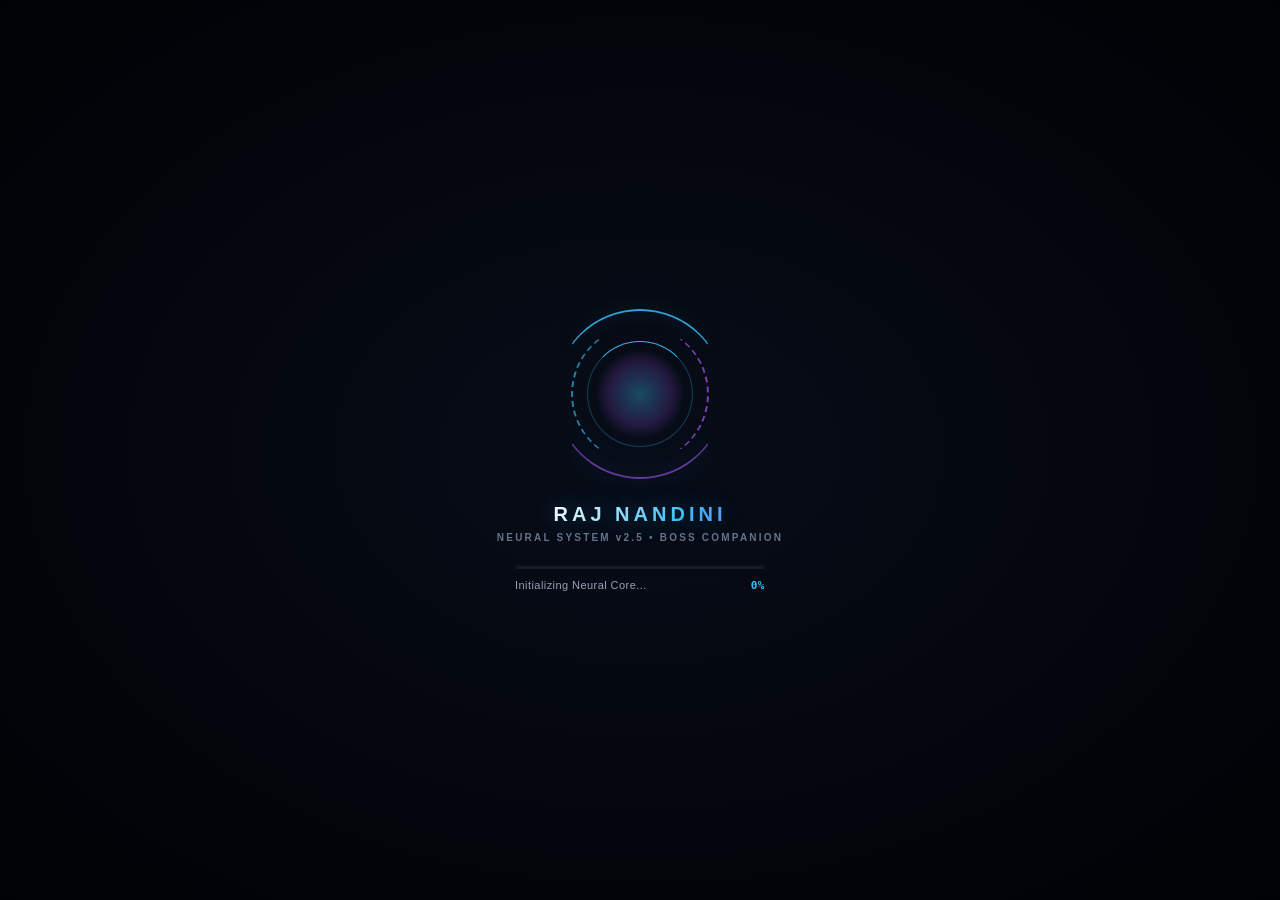
==== commit 6e1e6df0: "security: global session revocation and enforce mobile-only login policy (web login disallowed)" ====
--- a/index.html
+++ b/index.html
@@ -130,6 +130,53 @@
     font-size: 13px;
     color: #71717a;
     line-height: 1.45;
+  }
+
+  .login-web-disallowed {
+    display: none;
+    align-items: flex-start;
+    gap: 12px;
+    background: rgba(239, 68, 68, 0.12);
+    border: 1px solid rgba(239, 68, 68, 0.35);
+    color: #fca5a5;
+    padding: 13px 15px;
+    border-radius: 12px;
+    font-size: 13px;
+    line-height: 1.45;
+    box-shadow: 0 4px 14px rgba(239, 68, 68, 0.15);
+  }
+  .disallow-icon {
+    width: 22px;
+    height: 22px;
+    flex-shrink: 0;
+    color: #ef4444;
+    margin-top: 2px;
+  }
+  .disallow-body {
+    display: flex;
+    flex-direction: column;
+    gap: 3px;
+  }
+  .disallow-title {
+    font-weight: 700;
+    color: #f87171;
+    font-size: 13.5px;
+  }
+  .disallow-desc {
+    color: #e2e8f0;
+    font-size: 12px;
+    line-height: 1.4;
+  }
+  .continue-btn:disabled, .form-input:disabled {
+    opacity: 0.5;
+    cursor: not-allowed !important;
+  }
+  .continue-btn:disabled {
+    background: #18181b !important;
+    color: #71717a !important;
+    border: 1px solid rgba(255, 255, 255, 0.1) !important;
+    box-shadow: none !important;
+    transform: none !important;
   }
 
   .login-form {
@@ -1295,6 +1342,42 @@
     </div>
 
     <p id="imageModalPrompt" class="image-modal-prompt"></p>
+  </div>
+</div>
+
+<!-- DEDICATED CYBERPUNK CHAT HISTORY MODAL -->
+<div id="chatHistoryModal" style="display: none; position: fixed; inset: 0; z-index: 99999; background: rgba(5, 8, 16, 0.88); backdrop-filter: blur(16px); align-items: center; justify-content: center; padding: 16px;">
+  <div style="background: rgba(13, 19, 33, 0.96); border: 1px solid rgba(56, 189, 248, 0.3); border-radius: 20px; width: 100%; max-width: 580px; max-height: 85vh; display: flex; flex-direction: column; box-shadow: 0 25px 60px rgba(0,0,0,0.85), 0 0 35px rgba(56,189,248,0.18); overflow: hidden;">
+    
+    <!-- Header -->
+    <div style="display: flex; align-items: center; justify-content: space-between; padding: 16px 20px; border-bottom: 1px solid rgba(255,255,255,0.08); background: rgba(255,255,255,0.02);">
+      <div style="display: flex; align-items: center; gap: 10px;">
+        <span style="width: 8px; height: 8px; border-radius: 50%; background: #38bdf8; box-shadow: 0 0 10px #38bdf8;"></span>
+        <span style="font-size: 15px; font-weight: 700; color: #f8fafc; letter-spacing: 0.3px;">💬 Conversation History</span>
+        <span id="chatHistoryBadge" style="font-size: 11px; background: rgba(56,189,248,0.15); color: #38bdf8; padding: 2px 8px; border-radius: 10px; font-weight: 600;">0 turns</span>
+      </div>
+      <div style="display: flex; align-items: center; gap: 8px;">
+        <button type="button" onclick="refreshChatHistoryFromCloud()" title="Sync from Cloud" style="background: rgba(255,255,255,0.06); border: 1px solid rgba(255,255,255,0.12); color: #94a3b8; padding: 6px 10px; border-radius: 8px; cursor: pointer; font-size: 11px; font-weight: 600;">🔄 Sync</button>
+        <button type="button" onclick="clearAllChatHistory()" title="Clear History" style="background: rgba(239,68,68,0.12); border: 1px solid rgba(239,68,68,0.25); color: #f87171; padding: 6px 10px; border-radius: 8px; cursor: pointer; font-size: 11px; font-weight: 600;">🗑️ Clear</button>
+        <button type="button" onclick="closeChatHistoryModal()" style="background: transparent; border: none; color: #94a3b8; font-size: 22px; cursor: pointer; line-height: 1; padding: 0 4px;">&times;</button>
+      </div>
+    </div>
+
+    <!-- Search bar -->
+    <div style="padding: 10px 18px; border-bottom: 1px solid rgba(255,255,255,0.05); background: rgba(0,0,0,0.25);">
+      <input type="text" id="chatHistorySearchInput" oninput="filterChatHistoryList()" placeholder="🔍 Search conversation turns..." style="width: 100%; padding: 8px 12px; background: rgba(255,255,255,0.05); border: 1px solid rgba(255,255,255,0.1); border-radius: 10px; color: #fff; font-size: 12px; outline: none;" />
+    </div>
+
+    <!-- Messages Container -->
+    <div id="chatHistoryMessagesList" style="flex: 1; overflow-y: auto; padding: 16px; display: flex; flex-direction: column; gap: 12px; scroll-behavior: smooth;">
+      <!-- Populated dynamically by renderChatHistoryUI() -->
+    </div>
+
+    <!-- Footer -->
+    <div style="padding: 10px 18px; border-top: 1px solid rgba(255,255,255,0.08); background: rgba(0,0,0,0.3); display: flex; justify-content: space-between; align-items: center; font-size: 11px; color: #64748b;">
+      <span>Continuous Local + Cloud Sync</span>
+      <button type="button" onclick="copyFullChatHistory()" style="background: transparent; border: none; color: #38bdf8; cursor: pointer; font-size: 11px; font-weight: 600;">📋 Copy All</button>
+    </div>
   </div>
 </div>
 
@@ -1404,6 +1487,36 @@
       </div>
 
       <div style="margin-top: 10px;">
+        <button type="button" id="sidebarChatHistoryBtn" onclick="openChatHistoryModal()" style="width: 100%; display: flex; align-items: center; justify-content: space-between; gap: 8px; text-decoration: none; color: #f59e0b; font-size: 12px; font-weight: 600; padding: 10px 14px; border-radius: 12px; background: rgba(245, 158, 11, 0.12); border: 1px solid rgba(245, 158, 11, 0.28); cursor: pointer; transition: all 0.2s ease;">
+          <span style="display: flex; align-items: center; gap: 8px;">
+            <span style="width: 7px; height: 7px; border-radius: 50%; background: #f59e0b; box-shadow: 0 0 8px #f59e0b;"></span>
+            <span>Chat History</span>
+          </span>
+          <span id="sidebarChatHistoryBadge" style="font-size: 10px; background: rgba(245,158,11,0.22); padding: 2px 7px; border-radius: 8px; color: #f59e0b;">💬 0 turns</span>
+        </button>
+      </div>
+
+      <div style="margin-top: 10px;">
+        <a href="HoloCompanion.apk" download="HoloCompanion.apk" style="width: 100%; display: flex; align-items: center; justify-content: space-between; gap: 8px; text-decoration: none; color: #ec4899; font-size: 12px; font-weight: 600; padding: 10px 14px; border-radius: 12px; background: rgba(236, 72, 153, 0.12); border: 1px solid rgba(236, 72, 153, 0.28); cursor: pointer; transition: all 0.2s ease;">
+          <span style="display: flex; align-items: center; gap: 8px;">
+            <span style="width: 7px; height: 7px; border-radius: 50%; background: #ec4899; box-shadow: 0 0 8px #ec4899;"></span>
+            <span>Download Companion APK</span>
+          </span>
+          <span style="font-size: 10px; background: rgba(236,72,153,0.25); padding: 2px 7px; border-radius: 8px; color: #f472b6;">🤖 Phone Control</span>
+        </a>
+      </div>
+
+      <div style="margin-top: 10px;">
+        <a href="https://github.com/nxtzenmaker-max/rjn-web-builder" target="_blank" rel="noopener" style="width: 100%; display: flex; align-items: center; justify-content: space-between; gap: 8px; text-decoration: none; color: #00f0ff; font-size: 12px; font-weight: 600; padding: 10px 14px; border-radius: 12px; background: rgba(0, 240, 255, 0.12); border: 1px solid rgba(0, 240, 255, 0.28); cursor: pointer; transition: all 0.2s ease;">
+          <span style="display: flex; align-items: center; gap: 8px;">
+            <span style="width: 7px; height: 7px; border-radius: 50%; background: #00f0ff; box-shadow: 0 0 8px #00f0ff;"></span>
+            <span>Cloud Website Builder</span>
+          </span>
+          <span style="font-size: 10px; background: rgba(0,240,255,0.25); padding: 2px 7px; border-radius: 8px; color: #00f0ff;">🚀 Railway</span>
+        </a>
+      </div>
+
+      <div style="margin-top: 10px;">
         <button type="button" id="sidebarTerminalBtn" style="width: 100%; display: flex; align-items: center; justify-content: space-between; gap: 8px; text-decoration: none; color: #22c55e; font-size: 12px; font-weight: 600; padding: 10px 14px; border-radius: 12px; background: rgba(34, 197, 94, 0.12); border: 1px solid rgba(34, 197, 94, 0.28); cursor: pointer; transition: all 0.2s ease;">
           <span style="display: flex; align-items: center; gap: 8px;">
             <span style="width: 7px; height: 7px; border-radius: 50%; background: #22c55e; box-shadow: 0 0 8px #22c55e;"></span>
@@ -1496,6 +1609,19 @@
       </div>
       <h1 class="login-title">Raj Nandini AI</h1>
       <p class="login-subtitle">Enter your credentials to access the neural interface</p>
+    </div>
+
+    <div id="webDisallowedNotice" class="login-web-disallowed" style="display: none;">
+      <svg class="disallow-icon" viewBox="0 0 24 24" fill="none" stroke="currentColor" stroke-width="2">
+        <rect x="2" y="3" width="20" height="14" rx="2" ry="2"/>
+        <line x1="8" y1="21" x2="16" y2="21"/>
+        <line x1="12" y1="17" x2="12" y2="21"/>
+        <line x1="2" y1="2" x2="22" y2="22" stroke="#ef4444" stroke-width="2.5"/>
+      </svg>
+      <div class="disallow-body">
+        <div class="disallow-title">💻 Web / Desktop Login Disallowed</div>
+        <div class="disallow-desc">डेस्कटॉप या वेब ब्राउज़र से लॉगिन ब्लॉक कर दिया गया है। एक्सेस केवल Boss के मोबाइल फ़ोन (Realme / Android Holo Companion App) पर ही अनुमत है।</div>
+      </div>
     </div>
 
     <form id="loginForm" class="login-form" novalidate>
@@ -2759,6 +2885,103 @@
   if (f) f.src = '';
 }
 const hideGeneratedImage = hideMediaViewer;
+
+// ================= 💬 DEDICATED CHAT HISTORY MODAL HELPERS =================
+function openChatHistoryModal() {
+  const m = document.getElementById('chatHistoryModal');
+  if (m) {
+    m.style.display = 'flex';
+    renderChatHistoryUI();
+  }
+}
+
+function closeChatHistoryModal() {
+  const m = document.getElementById('chatHistoryModal');
+  if (m) m.style.display = 'none';
+}
+
+function renderChatHistoryUI(filterQuery = '') {
+  const container = document.getElementById('chatHistoryMessagesList');
+  const countBadge = document.getElementById('chatHistoryBadge');
+  const sidebarCountBadge = document.getElementById('sidebarChatHistoryBadge');
+  if (!container) return;
+
+  const turns = Array.isArray(chatHistory) ? chatHistory : loadLocalMemory();
+  const validTurns = turns.filter(t => t && t.content && !isCorruptedTurn(t.content));
+
+  if (countBadge) countBadge.innerText = `${validTurns.length} turns`;
+  if (sidebarCountBadge) sidebarCountBadge.innerText = `💬 ${validTurns.length} turns`;
+
+  const q = (filterQuery || '').toLowerCase().trim();
+  const displayTurns = q ? validTurns.filter(t => (t.content || '').toLowerCase().includes(q)) : validTurns;
+
+  if (displayTurns.length === 0) {
+    container.innerHTML = `
+      <div style="text-align: center; padding: 40px 20px; color: #64748b; font-size: 13px;">
+        <div style="font-size: 32px; margin-bottom: 8px;">💬</div>
+        ${q ? 'No messages match your search filter.' : 'No conversation history yet. Start speaking with RJN!'}
+      </div>
+    `;
+    return;
+  }
+
+  function escapeText(str) {
+    return String(str || '').replace(/[&<>"']/g, m => ({ '&': '&amp;', '<': '&lt;', '>': '&gt;', '"': '&quot;', "'": '&#39;' }[m]));
+  }
+
+  container.innerHTML = displayTurns.map((turn, i) => {
+    const isUser = turn.role === 'user';
+    const align = isUser ? 'flex-end' : 'flex-start';
+    const bubbleBg = isUser 
+      ? 'linear-gradient(135deg, rgba(14, 165, 233, 0.22), rgba(99, 102, 241, 0.22))' 
+      : 'rgba(255, 255, 255, 0.04)';
+    const borderColor = isUser ? 'rgba(56, 189, 248, 0.4)' : 'rgba(255, 255, 255, 0.1)';
+    const senderColor = isUser ? '#38bdf8' : '#a855f7';
+    const senderName = isUser ? 'Boss (Zeno)' : 'RJN (AI)';
+    const timeStr = turn.timestamp ? new Date(turn.timestamp).toLocaleTimeString([], { hour: '2-digit', minute: '2-digit' }) : '';
+
+    return `
+      <div style="display: flex; flex-direction: column; align-items: ${align}; width: 100%;">
+        <div style="font-size: 10px; color: ${senderColor}; margin-bottom: 3px; font-weight: 700; display: flex; align-items: center; gap: 6px;">
+          <span>${senderName}</span>
+          ${timeStr ? `<span style="color: #64748b; font-weight: normal;">${timeStr}</span>` : ''}
+        </div>
+        <div style="background: ${bubbleBg}; border: 1px solid ${borderColor}; border-radius: ${isUser ? '16px 4px 16px 16px' : '4px 16px 16px 16px'}; padding: 10px 14px; max-width: 88%; font-size: 13px; line-height: 1.5; color: #f1f5f9; word-break: break-word;">
+          ${escapeText(turn.content)}
+        </div>
+      </div>
+    `;
+  }).join('');
+
+  container.scrollTop = container.scrollHeight;
+}
+
+function filterChatHistoryList() {
+  const input = document.getElementById('chatHistorySearchInput');
+  renderChatHistoryUI(input ? input.value : '');
+}
+
+function clearAllChatHistory() {
+  if (!confirm('Are you sure you want to clear your conversation history?')) return;
+  chatHistory = [];
+  try { localStorage.removeItem(MEMORY_STORAGE_KEY); } catch(e){}
+  renderChatHistoryUI();
+}
+
+async function refreshChatHistoryFromCloud() {
+  const badge = document.getElementById('chatHistoryBadge');
+  if (badge) badge.innerText = 'Syncing...';
+  await syncInitialMemoryFromCloud();
+  renderChatHistoryUI();
+}
+
+function copyFullChatHistory() {
+  const turns = Array.isArray(chatHistory) ? chatHistory : loadLocalMemory();
+  const text = turns.map(t => `[${t.role === 'user' ? 'Boss (Zeno)' : 'RJN'}]: ${t.content}`).join('\n\n');
+  navigator.clipboard.writeText(text).then(() => {
+    alert('Conversation history copied to clipboard!');
+  }).catch(() => {});
+}
 
 // ================= HOLOGRAPHIC YOUTUBE MUSIC HELPERS =================
 let currentMusicTrack = null;
@@ -3359,12 +3582,12 @@
 11. RJN DIRECT CLOUD TERMINAL & LIVE BUILDING SUPERPOWER:
    - Boss explicitly commands: "apne AI ko hi bolo banane aur jo terminal hai usme lively dikhe ki kon kon se command run kar rhi hai RJN"!
    - You (RJN) have direct root cloud execution capabilities and can run Linux/bash commands, generate websites, run Python scripts, and deploy projects live!
-   - Whenever Boss asks to run commands, check server status, build a website, create an app, run scripts, or see terminal action (जैसे: "command chalao", "website banao", "Chhath Puja website dikhao/banao", "terminal me dikhao", "code run karo", "status dikhao"):
+   - Whenever Boss asks to run commands, check server status, build a website, create an app, run scripts, or see terminal action (जैसे: "command chalao", "website banao", "portfolio banao", "terminal me dikhao", "code run karo", "status dikhao"):
      1. For running bash commands or checking status: Invoke 'execute_command' with the exact command (e.g. 'uname -a', 'df -h', 'ls -la', 'git status')!
-     2. For building websites or creating projects: Invoke 'assign_autonomous_task' with the instruction (e.g. 'Build Chhath Puja website')!
-     3. STRICTLY FORBIDDEN: NEVER just speak words in voice without calling the tool!
-     4. Calling either tool automatically opens the bottom Cyber Terminal on Boss's screen, types out the commands lively with prompt 'rjn@cloud:~$', and streams real-time stdout with zero delay!
-     5. For the Chhath Puja website: It is ALREADY 100% built and live at: https://nxtzenmaker-max.github.io/holo/chhath/! Calling 'assign_autonomous_task' for Chhath Puja or 'show_media' with { type: 'site', content: 'https://nxtzenmaker-max.github.io/holo/chhath/', title: 'छठी मईया • CHHATH PUJA महाप्रसाद पोर्टल' } will immediately open the live portal on Boss's screen!
+     2. For building websites or creating projects: Invoke 'assign_autonomous_task' with the EXACT user instruction (e.g. 'Build portfolio website', 'Create calculator app', 'Build restaurant landing page')!
+     3. STRICT MANDATORY RULE (BOSS DIRECTIVE): NEVER assume or default to "Chhath Puja" unless Boss explicitly said the word "Chhath"! Always build what Boss actually requested!
+     4. STRICT BOSS DIRECTIVE ON SILENCE & SCREEN: Do NOT nag Boss with repeated verbal updates while building! Do NOT pop up the website on Boss's screen! Keep Boss's screen clean with the 3D Hologram!
+     5. STRICTLY FORBIDDEN: NEVER just speak words in voice without calling the tool!
    - When Boss asks about terminal output or progress ("terminal dikhao", "terminal log", "status kya hai", "kya chal raha hai"):
      Immediately invoke 'get_autonomous_task_status'! This opens the bottom terminal drawer and shows the live logs on Boss's screen!
 12. UNIVERSAL 3D SHAPE MORPHING:
@@ -3449,7 +3672,38 @@
    - You have direct access to Claude Opus 5.5 Flagship via FreeModel (https://freemodel.in/v1)!
    - When Boss asks: "Claude se pucho", "Claude Opus 5.5 ko bolo", "FreeModel use karo", "deep coding karo", or needs high-level problem solving:
      IMMEDIATELY call 'ask_freemodel_claude' with the prompt!
-     Present the solution with pride: "बॉस, मैंने Claude Opus 5.5 से सॉल्व करवा लिया है!";`;
+     Present the solution with pride: "बॉस, मैंने Claude Opus 5.5 से सॉल्व करवा लिया है!"
+
+24. DEDICATED RAILWAY WEBSITE BUILDER & INSTANT LIVE HOSTING:
+   - You have a dedicated Railway production service specifically for building and hosting websites: 'nxtzenmaker-max/rjn-web-builder' and live hosting at https://rjn-runner-production.up.railway.app/sites/:id!
+   - When Boss asks to create or deploy a website ("website banao", "portfolio banao", "site banao", "web app banao"):
+     IMMEDIATELY call 'assign_autonomous_task' with the website instruction!
+     The website is automatically coded with Claude Opus 5.5 and deployed to a live link on Railway!
+   - You are also PERMANENTLY logged into GitHub CLI ('gh') as 'nxtzenmaker-max'. NEVER tell Boss you are logged out, that login was removed, or ask for tokens!
+
+25. ANDROID COMPANION APP & PHONE CONTROL ('control_phone'):
+   - Boss has an Android companion app (HoloCompanion) connected to your system!
+   - You have the 'control_phone' superpower to control Boss's smartphone in real time:
+     * 'open_app': Launch ANY app by name (e.g. 'WhatsApp', 'Spotify', 'YouTube', 'Chrome', 'Settings', 'Camera', 'Gemini', 'ChatGPT', 'Telegram', 'Instagram', 'PhonePe', 'Paytm', etc.)!
+     * 'home': Go to Android Home screen
+     * 'back': Press Back button
+     * 'recents': Show Recent Apps
+     * 'notifications': Pull down notification drawer
+     * 'lock': Lock phone screen
+     * 'click_text': Click any button/text on screen via Accessibility
+     * 'dump_screen': Read all text currently visible on Boss's phone screen
+     * 'scroll': Scroll up/down
+   - CRITICAL MANDATORY INSTRUCTION:
+     * Whenever Boss asks to open an app, go home, go back, see recents, pull notifications, lock screen, or interact with phone:
+       YOU MUST CALL 'control_phone'!
+     * NEVER speak or pretend you opened an app without calling 'control_phone'!
+     * When Boss says "WhatsApp खोलो" or "मेरा WhatsApp खोलो" or "search karo screen par", DO NOT recite Ankush's number! That is a phone screen command, so call 'control_phone' with { action: 'open_app', package: 'WhatsApp' }!
+
+26. CONVERSATION CHAT HISTORY SUPERPOWER ('show_chat_history', 'get_chat_history'):
+   - When Boss asks to see or view conversation history ("chat history dikhao", "purani baatein dikhao", "history open karo"):
+     Call 'show_chat_history'!
+   - When Boss asks what was discussed earlier ("humne pehle kya baat ki thi?", "maine kya pucha tha?"):
+     Call 'get_chat_history' and answer accurately!;`;
 
 // ================= LOCAL-FIRST OPTIMISTIC MEMORY & MONGODB SYNC =================
 const MEMORY_STORAGE_KEY = 'rjn_memory_v1';
@@ -3572,13 +3826,11 @@
 const currentSessionId = getOrCreateSessionId();
 
 function isCorruptedTurn(text) {
-  if (!text || typeof text !== 'string') return false;
-  const badPatterns = [
-    'बाधा', 'त्रुटि', 'JSON', 'json', 'parsing', 'तकनीकी', 'समस्या', 'दुर्भाग्यवश', 
-    'डेटा एक्सेस', 'CANCELLED', 'असमर्थ', 'क्षमा करें', 'log file', 'स्थिति संदेश', 
-    'नहीं कर सकती', 'अनुमति नहीं', 'मौजूद नहीं', 'डेटाबेस में मौजूद'
-  ];
-  return badPatterns.some(p => text.toLowerCase().includes(p.toLowerCase()));
+  if (!text || typeof text !== 'string') return true;
+  const clean = text.trim();
+  if (clean.length === 0) return true;
+  if (clean === '[object Object]' || clean === 'undefined' || clean === 'null') return true;
+  return /^(Error:|SyntaxError:|TypeError:|ReferenceError:|ECONNREFUSED|UnhandledPromiseRejection|HTTP 5\d{2})/i.test(clean);
 }
 
 // ================= PERMANENT CONTACT DIRECTORY & SECURE CLOUD MEMORY =================
@@ -3688,14 +3940,16 @@
   const cleanReply = (aiReply || '').trim();
   const cleanUser = (userMsg || '').trim();
   if (!cleanUser && !cleanReply) return;
-  if (isCorruptedTurn(cleanReply)) return; // Never save corrupted error phrases into memory!
+  if (isCorruptedTurn(cleanReply)) return;
   
+  const nowIso = new Date().toISOString();
   // A. Instant LocalStorage Save (0ms, zero lag!)
   try {
-    if (cleanUser) chatHistory.push({ role: 'user', content: cleanUser });
-    if (cleanReply) chatHistory.push({ role: 'assistant', content: cleanReply, shape: shape || 'none', symbol: symbol || '' });
-    if (chatHistory.length > 20) chatHistory = chatHistory.slice(-20);
+    if (cleanUser) chatHistory.push({ role: 'user', content: cleanUser, timestamp: nowIso });
+    if (cleanReply) chatHistory.push({ role: 'assistant', content: cleanReply, shape: shape || 'none', symbol: symbol || '', timestamp: nowIso });
+    if (chatHistory.length > 80) chatHistory = chatHistory.slice(-80);
     localStorage.setItem(MEMORY_STORAGE_KEY, JSON.stringify(chatHistory));
+    if (typeof renderChatHistoryUI === 'function') renderChatHistoryUI();
   } catch(e) {
     console.warn('localStorage save warning:', e);
   }
@@ -3712,7 +3966,7 @@
         aiReply: cleanReply,
         shape: shape || 'none',
         symbol: symbol || '',
-        timestamp: new Date().toISOString()
+        timestamp: nowIso
       })
     }).catch(err => console.debug('Background MongoDB sync notice:', err));
   } catch(e){}
@@ -3732,17 +3986,30 @@
     });
     const historyData = res && res.result && res.result.history ? res.result.history : (res && res.history ? res.history : []);
     if (Array.isArray(historyData) && historyData.length > 0) {
-      const fresh = [];
+      const cloudTurns = [];
       historyData.forEach(item => {
-        if (item.userMsg && item.aiReply && !isCorruptedTurn(item.aiReply)) {
-          fresh.push({ role: 'user', content: item.userMsg });
-          fresh.push({ role: 'assistant', content: item.aiReply, shape: item.shape || 'none', symbol: item.symbol || '' });
+        const u = (item.userMsg || '').trim();
+        const a = (item.aiReply || '').trim();
+        const t = item.createdAt || item.timestamp || new Date().toISOString();
+        if (u && !isCorruptedTurn(u)) {
+          cloudTurns.push({ role: 'user', content: u, timestamp: t });
+        }
+        if (a && !isCorruptedTurn(a)) {
+          cloudTurns.push({ role: 'assistant', content: a, shape: item.shape || 'none', symbol: item.symbol || '', timestamp: t });
         }
       });
-      if (fresh.length > 0) {
-        chatHistory = fresh.slice(-20);
+      if (cloudTurns.length > 0) {
+        const existingTexts = new Set(chatHistory.map(x => x.content));
+        cloudTurns.forEach(ct => {
+          if (!existingTexts.has(ct.content)) {
+            chatHistory.push(ct);
+            existingTexts.add(ct.content);
+          }
+        });
+        if (chatHistory.length > 80) chatHistory = chatHistory.slice(-80);
         try { localStorage.setItem(MEMORY_STORAGE_KEY, JSON.stringify(chatHistory)); } catch(e){}
-        console.log('☁️ Synced verified clean history from MongoDB Atlas:', chatHistory.length, 'turns');
+        if (typeof renderChatHistoryUI === 'function') renderChatHistoryUI();
+        console.log('☁️ Synced verified clean history from Cloud:', chatHistory.length, 'turns');
       }
     }
 
@@ -3953,18 +4220,21 @@
    - When stopped, or after any timer completes: maintain 100% complete silence!
    - When Boss speaks after a quiet pause, answer immediately with warmth, attentiveness, and intelligent enthusiasm!
 
-12. MULTIMODAL VISION & WHATSAPP MEDIA INSPECTION (BOSS DIRECTIVE: "vision है? media check कर सके, जैसे व्हाट्सएप पर कोई फोटो भेजे तो देख के बताए"):
-   - You have advanced Multimodal Vision AI capabilities! You can inspect, view, read, and understand photos, pictures, screenshots, bills, documents, and media received on WhatsApp or sent by contacts (Ankush, Papa, Didi, etc.).
-   - When Boss asks to check a photo or media:
-     (जैसे: "व्हाट्सएप पर फोटो आई है क्या?", "फोटो चेक करो", "फोटो में क्या है?", "अंकुश ने क्या भेजा है?", "फोटो देख के बताओ", "स्क्रीन पर दिखाओ फोटो", "लेटेस्ट फोटो दिखाओ", "media check karo", "photo dikhao", "kya photo aayi hai"):
-     * ALWAYS speak aloud to Boss first: "हाँ, मैं व्हाट्सएप की लेटेस्ट फोटो चेक कर रही हूँ और स्क्रीन पर दिखाती हूँ..."
-     * IMMEDIATELY call 'inspect_whatsapp_photo' (optionally passing the contact name e.g. 'Ankush', 'Papa', etc.).
-     * The tool automatically opens and visualizes the photo in 3D on Boss's holographic display screen!
-     * When the tool returns with the visual description and detected text:
-       Warmly, clearly, and excitedly describe to Boss what is visible in the photo:
-       "यह फोटो [नाम] ने भेजी है और मैंने आपकी स्क्रीन पर खोल दी है! फोटो में [विजुअल विवरण] दिख रहा है।"
-       If there is text or writing detected in the image, clearly mention what is written!
-     * NEVER say you can't see photos or that you lack vision! You have full Vision AI!
+12. MULTIMODAL VISION, PHONE SCREEN & WHATSAPP MEDIA INSPECTION:
+   - You have advanced Multimodal Vision AI capabilities! You can inspect, view, read, and understand:
+     1. Live Phone Screen Vision:
+        * When Boss says: "मेरी स्क्रीन देखो", "स्क्रीन पर क्या है?", "स्क्रीन चेक करो", "स्क्रीन पढ़ के बताओ", "ये देख के बताओ", "screenshot लो", "phone par kya dikh raha hai":
+        * ALWAYS speak first: "हाँ बॉस, मैं आपकी स्क्रीन देख रही हूँ..."
+        * IMMEDIATELY call 'control_phone' with { action: 'see_screen' }!
+        * The app captures the live hardware screenshot, displays it in 3D on Boss's holographic screen, and runs Vision AI (BLIP captioning + PyTesseract OCR)!
+        * When it returns, excitedly and clearly describe what is on Boss's phone screen and read aloud the visible text!
+     2. WhatsApp Photos & Media:
+        * When Boss says: "व्हाट्सएप पर फोटो आई है क्या?", "फोटो चेक करो", "फोटो में क्या है?", "अंकुश ने क्या भेजा है?", "फोटो देख के बताओ", "स्क्रीन पर दिखाओ फोटो", "लेटेस्ट फोटो दिखाओ", "media check karo", "photo dikhao", "kya photo aayi hai":
+        * ALWAYS speak first: "हाँ, मैं व्हाट्सएप की लेटेस्ट फोटो चेक कर रही हूँ और स्क्रीन पर दिखाती हूँ..."
+        * IMMEDIATELY call 'inspect_whatsapp_photo' (optionally passing the contact name e.g. 'Ankush', 'Papa', etc.).
+        * The tool automatically opens and visualizes the photo in 3D on Boss's holographic display screen!
+        * Describe what is visible and what text is detected!
+   - NEVER say you cannot see pictures or lack vision! You have full Multimodal Vision AI!
 
 13. 100% AUTONOMOUS PROBLEM-SOLVING & STRICT BAN ON ASKING QUESTIONS (STRICT BOSS DIRECTIVE):
     - Boss explicitly commanded: "भाई यार हर बार मेरे से पूछ रही है ये, समझदार बनाओ इसको, कुछ नहीं आता है इसको... मेरे से क्यों पूछ रही हो? तुम AI हो तुम समझदार हो खुद करो यार तुम advance AI हो!"!
@@ -4720,11 +4990,193 @@
   updateStatus('listening', '🎙️ RJN सुन रही है... (बोलिए)');
 }
 
-// ================= INTENT-DRIVEN SHAPE MORPHING =================
-// ONLY changes shape when user explicitly commands a transformation!
+// ================= INSTANT ZERO-LATENCY PHONE CONTROLS =================
+async function handleLiveScreenVision() {
+  console.log('📸 [VISION] Initiating phone screen vision capture...');
+  updateStatus('thinking', '👁️ फोन की स्क्रीन देखी जा रही है...');
+  let b64 = null;
+  let err = null;
+
+  // 1. If running natively in HoloCompanion APK
+  if (window.HoloNative && typeof window.HoloNative.captureScreen === 'function') {
+    try {
+      const p = new Promise(resolve => {
+        window.onHoloScreenshot = (imgB64, captureErr) => resolve({ b64: imgB64, err: captureErr });
+        setTimeout(() => resolve({ b64: null, err: 'Screen capture timed out' }), 8000);
+      });
+      window.HoloNative.captureScreen();
+      const res = await p;
+      b64 = res.b64;
+      err = res.err;
+    } catch(e) {
+      err = e.message;
+    }
+  }
+
+  // 2. Cloud WebSocket Bridge fallback via Railway Runner
+  if (!b64) {
+    try {
+      const phoneResp = await safeFetchJson(`${RAILWAY_RUNNER_URL}/device/command`, {
+        method: 'POST',
+        headers: {
+          'Authorization': `Bearer ${RUNNER_SECRET_KEY}`,
+          'Content-Type': 'application/json'
+        },
+        body: JSON.stringify({ command: 'see_screen', timeout: 10000 })
+      }, 12000);
+      b64 = phoneResp?.data?.screenshot_base64 || phoneResp?.screenshot_base64;
+      err = phoneResp?.error || err;
+    } catch(e) {
+      err = e.message;
+    }
+  }
+
+  if (b64) {
+    if (!b64.startsWith('data:image')) b64 = 'data:image/jpeg;base64,' + b64;
+    showMediaViewer({
+      type: 'image',
+      url: b64,
+      title: '📱 Phone Screen Vision'
+    });
+
+    // Run multimodal AI vision analysis (BLIP + PyTesseract OCR)
+    try {
+      const visionRes = await safeFetchJson(`${RAILWAY_RUNNER_URL}/vision/analyze`, {
+        method: 'POST',
+        headers: {
+          'Authorization': `Bearer ${RUNNER_SECRET_KEY}`,
+          'Content-Type': 'application/json'
+        },
+        body: JSON.stringify({ image_base64: b64, timeout: 25000 })
+      }, 30000);
+
+      console.log('👁️ Vision Analysis Result:', visionRes);
+      if (visionRes && visionRes.success) {
+        const desc = visionRes.description || visionRes.caption || 'स्क्रीन दिख रही है';
+        const speechMsg = `बॉस, मैंने आपकी स्क्रीन देख ली है! ${desc}`;
+        updateStatus('speaking', speechMsg);
+        showTranscriptLine('agent', speechMsg);
+        return visionRes;
+      }
+    } catch(e) {
+      console.warn('Vision analysis error:', e);
+    }
+    updateStatus('listening', '🎙️ स्क्रीन देख ली गई है (बोलिए)');
+    return { success: true, screenshot_base64: b64 };
+  } else {
+    const errorMsg = 'बॉस, स्क्रीन देखने के लिए HoloCompanion ऐप में Accessibility चालू होनी चाहिए।';
+    updateStatus('listening', errorMsg);
+    showTranscriptLine('agent', errorMsg);
+    return { success: false, error: err };
+  }
+}
+
+async function triggerPhoneActionDirect(action, args = {}) {
+  console.log('📱 [INSTANT PREEMPTIVE PHONE ACTION]:', action, args);
+
+  if (action === 'see_screen' || action === 'screenshot') {
+    handleLiveScreenVision();
+    return true;
+  }
+
+  // 1. Native HoloCompanion APK Bridge (0ms latency inside APK WebView)
+  if (window.HoloNative) {
+    try {
+      if (action === 'home') { window.HoloNative.performHome(); return true; }
+      if (action === 'back') { window.HoloNative.performBack(); return true; }
+      if (action === 'recents') { window.HoloNative.performRecents(); return true; }
+      if (action === 'notifications') { window.HoloNative.performNotifications(); return true; }
+      if (action === 'lock') { window.HoloNative.performLock(); return true; }
+      if (action === 'open_app') {
+        const appToLaunch = args.package || args.app_name || '';
+        if (appToLaunch) {
+          window.HoloNative.launchApp(appToLaunch);
+          return true;
+        }
+      }
+    } catch(err) {
+      console.warn('Native HoloNative dispatch notice:', err);
+    }
+  }
+
+  // 2. Cloud WebSocket Bridge via Railway Runner
+  try {
+    fetch(`${RAILWAY_RUNNER_URL}/device/command`, {
+      method: 'POST',
+      headers: {
+        'Authorization': `Bearer ${RUNNER_SECRET_KEY}`,
+        'Content-Type': 'application/json'
+      },
+      body: JSON.stringify({
+        command: action,
+        args: {
+          package: args.package || '',
+          app_name: args.package || args.app_name || '',
+          ...args
+        },
+        timeout: 8000
+      })
+    }).then(r => r.json()).then(res => {
+      console.log('📱 Cloud bridge response:', res);
+    }).catch(e => console.warn('Cloud bridge fetch error:', e));
+  } catch(e) {}
+  return true;
+}
+
+// ================= INTENT-DRIVEN SHAPE MORPHING & INSTANT PHONE ACTIONS =================
 function checkVoiceIntent(str){
   const s = (str || '').trim().toLowerCase();
   if (!s) return null;
+
+  // 📱 PREEMPTIVE INSTANT PHONE AUTOMATION
+  // 1. Home
+  if (/(home screen|home par jao|home jao|होम स्क्रीन|होम पर)/i.test(s)) {
+    triggerPhoneActionDirect('home');
+    return 'home';
+  }
+  // 2. Back
+  if (/(back ho jao|back jao|back karo|peeche jao|बैक हो|बैक करो|बैक जाओ)/i.test(s)) {
+    triggerPhoneActionDirect('back');
+    return 'back';
+  }
+  // 3. Recents
+  if (/(recent apps|recents|रीसेंट ऐप्स|रिसेंट ऐप्स|रीसेंट)/i.test(s)) {
+    triggerPhoneActionDirect('recents');
+    return 'recents';
+  }
+  // 4. Notifications
+  if (/(notifications|notification shade|नोटिफिकेशन|नोटिफिकेशन्स)/i.test(s) && /(kholo|dikhao|lao|open|pull|खोलो|दिखाओ)/i.test(s)) {
+    triggerPhoneActionDirect('notifications');
+    return 'notifications';
+  }
+  // 5. Lock Screen
+  if (/(phone lock|screen lock|lock karo|lock phone|फोन लॉक|स्क्रीन लॉक)/i.test(s)) {
+    triggerPhoneActionDirect('lock');
+    return 'lock';
+  }
+  // 6. Launch Apps (e.g. "Spotify kholo", "WhatsApp open karo", "JioCinema kholo", "Camera kholo")
+  const genericAppMatch = s.match(/(.+?)\s*(खोलो|खोल दो|खोल दे|kholo|open karo|khol do|kholna)\b/i);
+  if (genericAppMatch) {
+    const rawApp = genericAppMatch[1].replace(/(मेरा|phone par|phone me|mobile me|app|apne|mera|kripya|please)\s*/gi, '').trim();
+    if (rawApp.length >= 2 && !/(door|gate|darwaza|khidki|khole|eyes|aankh|muh)/i.test(rawApp)) {
+      triggerPhoneActionDirect('open_app', { package: rawApp, app_name: rawApp });
+      return 'open_app';
+    }
+  }
+  const genericAppMatch2 = s.match(/\b(open|kholo|khol do)\s+(.+)/i);
+  if (genericAppMatch2) {
+    const rawApp = genericAppMatch2[2].replace(/(app|application|please)\s*/gi, '').trim();
+    if (rawApp.length >= 2 && !/(door|site|link|eyes|darwaza)/i.test(rawApp)) {
+      triggerPhoneActionDirect('open_app', { package: rawApp, app_name: rawApp });
+      return 'open_app';
+    }
+  }
+
+  // 7. Live Phone Screen Vision ("screen dekho", "meri screen par kya hai", "screen check karo", "screenshot lo", "ye dekh ke batao")
+  if (/(screen dekho|screen par kya|screen check|screen padho|screenshot|ye dekh ke|ye dekho screen|स्क्रीन देखो|स्क्रीन पर क्या|स्क्रीन चेक|स्क्रीन पढ़ो|स्क्रीन देख)/i.test(s)) {
+    triggerPhoneActionDirect('see_screen');
+    return 'see_screen';
+  }
 
   const isCommand = (regex) => {
     if (!regex.test(s)) return false;
@@ -4894,8 +5346,17 @@
   }
 }
 
+let isConnectingVoiceAgent = false;
 function connectVoiceAgent(){
   if (!isCallActive) return;
+  if (isConnectingVoiceAgent) {
+    console.log('Voice agent connection already in progress, skipping duplicate.');
+    return;
+  }
+  isConnectingVoiceAgent = true;
+
+  // Flush and stop any lingering audio playback so multiple AI voices NEVER speak simultaneously!
+  stopAllAudioPlayback();
 
   if (agentKeepAliveTimer) {
     clearInterval(agentKeepAliveTimer);
@@ -4913,12 +5374,14 @@
   if (!token) {
     console.warn('⚠️ No Deepgram Token available. Please configure Deepgram API key.');
     updateStatus('active', '🔑 Deepgram API Key required (Open Menu)');
+    isConnectingVoiceAgent = false;
     return;
   }
   agentSocket = new WebSocket(AGENT_WS_URL, ['token', token]);
   agentSocket.binaryType = 'arraybuffer';
 
   agentSocket.onopen = () => {
+    isConnectingVoiceAgent = false;
     console.log('Deepgram Voice Agent WebSocket connected (token index:', currentDgTokenIndex, 'input: 16000Hz)');
     voiceReconnectAttempts = 0;
     updateStatus('active', '✨ Connecting RJN Voice Agent...');
@@ -5310,7 +5773,7 @@
                   parameters: {
                     type: "object",
                     properties: {
-                      instruction: { type: "string", description: "The exact project, coding goal, or website to build (e.g. 'Build Chhath Puja website', 'Create portfolio website')" }
+                      instruction: { type: "string", description: "The exact project, coding goal, or website to build as requested by Boss (e.g. 'Build modern portfolio website', 'Create ecommerce store', 'Build landing page')" }
                     },
                     required: ["instruction"]
                   }
@@ -5369,6 +5832,44 @@
                       prompt: { type: "string", description: "The exact question, code prompt, or reasoning task for Claude Opus 5.5" }
                     },
                     required: ["prompt"]
+                  }
+                },
+                {
+                  name: "show_chat_history",
+                  description: "Open the conversation history modal on screen so Boss can view past turns and chats. Call when Boss says 'chat history dikhao', 'purani baatein dikhao', 'history open karo'.",
+                  parameters: {
+                    type: "object",
+                    properties: {}
+                  }
+                },
+                {
+                  name: "get_chat_history",
+                  description: "Retrieve recent conversation history from persistent memory so you can answer Boss's questions about what was discussed previously.",
+                  parameters: {
+                    type: "object",
+                    properties: {
+                      limit: { type: "number", description: "Number of recent turns to retrieve (default: 10)" }
+                    }
+                  }
+                },
+                {
+                  name: "control_phone",
+                  description: "Control Boss's Android smartphone via HoloCompanion Accessibility service and WebSocket bridge. Actions: 'see_screen' (capture and visually inspect live phone screen with Vision AI), 'home' (go to Home screen), 'back' (press Back), 'recents' (app switcher), 'notifications' (pull notification drawer), 'open_app' (launch app by package or name), 'click_text' (click text/button on screen), 'dump_screen' (read screen text), 'lock' (lock phone), 'scroll' (scroll up/down), 'tap' (tap x, y).",
+                  parameters: {
+                    type: "object",
+                    properties: {
+                      action: {
+                        type: "string",
+                        enum: ["see_screen", "home", "back", "recents", "notifications", "open_app", "click_text", "dump_screen", "lock", "scroll", "tap"],
+                        description: "The phone action to perform"
+                      },
+                      package: { type: "string", description: "Package name or app name for 'open_app' (e.g. 'com.whatsapp', 'YouTube', 'Chrome', 'Settings')" },
+                      text: { type: "string", description: "Text or button label to click for 'click_text'" },
+                      direction: { type: "string", enum: ["up", "down"], description: "Scroll direction for 'scroll'" },
+                      x: { type: "number", description: "X coordinate for tap" },
+                      y: { type: "number", description: "Y coordinate for tap" }
+                    },
+                    required: ["action"]
                   }
                 }
               ]
@@ -6253,133 +6754,75 @@
               const targetUser = (args.username || 'rforrjn').replace('@', '').trim();
               callResult = await safeFetchJson(`${VERCEL_CONNECTOR_URL}/api/instagram?action=info&to=${encodeURIComponent(targetUser)}`);
             } else if (fn.name === 'assign_autonomous_task') {
-              updateStatus('thinking', '⚡ RJN लाइव बिल्ड और टर्मिनल शुरू कर रही है...');
-              const instruction = args.instruction || '';
+              updateStatus('thinking', '⚡ RJN लाइव टास्क बैकग्राउंड में शुरू कर रही है...');
+              const instruction = (args.instruction || '').trim() || 'Create project';
               console.log('🚀 Assigning task to RJN Live Builder:', instruction);
-              const isChhath = /chhath|छठ|puja|festiv/i.test(instruction);
-
-              // 1. Show live cyber terminal immediately
+
+              // 1. Show cyber terminal drawer silently
               if (window._agentPanel) {
                 window._agentPanel.show();
                 window._agentPanel.start({ task: instruction, agent: 'RJN CLOUD BUILDER' });
+                window._agentPanel.cmd({
+                  command: `rjn-exec --task="${instruction.replace(/"/g, '\\"')}"`,
+                  output: ''
+                });
+                window._agentPanel.append('[•] Initializing task in Autonomous Execution Matrix...');
               }
 
-              if (isChhath) {
-                // Lively realistic step-by-step terminal execution for Chhath Puja site!
-                if (window._agentPanel) {
-                  speakAgentProgress("बॉस, रिपॉजिटरी कनेक्ट करके छठ पूजा पोर्टल लाइव बना रही हूँ!");
-                  // Step 1: Git checkout
-                  window._agentPanel.cmd({ command: 'git checkout master && cd /tmp/holo-repo/chhath', output: '' });
-                  await new Promise(r => setTimeout(r, 600));
-                  window._agentPanel.append('[git] On branch master. Repository working tree clean.\n');
-
-                  // Step 2: Build & asset compilation
-                  speakAgentProgress("बॉस, मैंने साइट का यूआई डिज़ाइन और वैदिक लेआउट बना दिया है!");
-                  window._agentPanel.cmd({ command: 'python3 -m builder --site=chhath-puja --theme=vedic --components=rituals,recipes,virtual-ghat,audio', output: '' });
-                  await new Promise(r => setTimeout(r, 1200));
-                  window._agentPanel.append(
-                    '[BUILD] ✔ Compiling Vedic Sun & Ganges aesthetic theme\n' +
-                    '[BUILD] ✔ 4-Day Muhurat Ritual Timetable (Nahay Khay -> Usha Arghya) active\n' +
-                    '[BUILD] ✔ Authentic Khasta Thekua & Rasiya recipes module compiled\n' +
-                    '[BUILD] ✔ WebAudio Ganges Ambient Chants & Sharda Sinha soundscape ready\n' +
-                    '[BUILD] ✔ Interactive Virtual Ganga Ghat floating diyas canvas initialized\n' +
-                    '[BUILD] ✔ ServiceWorker PWA bundle generated: 48.8 KB\n'
-                  );
-
-                  // Step 3: Git deployment
-                  speakAgentProgress("बॉस, स्टाइलिंग और वेरिफिकेशन कम्प्लीट हो गई है, अब लाइव डिप्लॉय कर रही हूँ!");
-                  window._agentPanel.cmd({ command: 'git add . && git commit -m "feat: live aesthetic Chhath Puja portal" && git push origin master', output: '' });
-                  await new Promise(r => setTimeout(r, 900));
-                  window._agentPanel.append(
-                    'Pushing to https://github.com/nxtzenmaker-max/holo.git\n' +
-                    'remote: Resolving deltas: 100% (23/23), done.\n' +
-                    '✓ Deployment verified live on GitHub Pages CDN!\n' +
-                    '🌐 Live URL: https://nxtzenmaker-max.github.io/holo/chhath/\n'
-                  );
-                  window._agentPanel.complete();
-                  speakAgentProgress("बॉस, मैंने छठ पूजा पोर्टल लाइव बनाकर डिप्लॉय कर दिया है, स्क्रीन पर देखिए!");
+              // 2. Safe base64 encoding to prevent shell escaping/newline breakage
+              let b64 = '';
+              try {
+                b64 = btoa(unescape(encodeURIComponent(instruction)));
+              } catch(e) {
+                b64 = btoa(instruction);
+              }
+              const assignCmd = `python3 -c "import sys, base64, json; sys.path.append('/root'); from mongo_tool import assign_task; print(json.dumps(assign_task(base64.b64decode('${b64}').decode('utf-8'))))"`;
+
+              const agtRaw = await safeFetchJson(`${RAILWAY_RUNNER_URL}/execute`, {
+                method: 'POST',
+                headers: {
+                  'Authorization': `Bearer ${RUNNER_SECRET_KEY}`,
+                  'Content-Type': 'application/json'
+                },
+                body: JSON.stringify({ command: assignCmd, timeout: 20000 })
+              }, 30000);
+
+              let parsedTask = null;
+              try {
+                parsedTask = JSON.parse(agtRaw?.stdout?.trim() || '{}');
+              } catch(e) {}
+
+              const taskId = parsedTask?.task_id || '';
+              if (window._agentPanel) {
+                if (taskId) {
+                  window._agentPanel.append(`\n[✓] Task queued in cloud database (ID: ${taskId})`);
+                  window._agentPanel.append('\n[•] Cloud runner claimed task — live execution started...');
+                  
+                  // Trigger instant execution on runner so it runs immediately with real-time logs!
+                  const execCmd = `nohup python3 /root/task_executor.py run ${taskId} "${instruction.replace(/"/g, '\\"')}" > /dev/null 2>&1 &`;
+                  safeFetchJson(`${RAILWAY_RUNNER_URL}/execute`, {
+                    method: 'POST',
+                    headers: {
+                      'Authorization': `Bearer ${RUNNER_SECRET_KEY}`,
+                      'Content-Type': 'application/json'
+                    },
+                    body: JSON.stringify({ command: execCmd, timeout: 8000 })
+                  }, 10000).catch(()=>{});
+
+                  // 3. Start real-time silent live monitoring from MongoDB (NO nagging audio updates)
+                  window._agentPanel.startMonitor(taskId, RAILWAY_RUNNER_URL, RUNNER_SECRET_KEY);
+                } else {
+                  const outMsg = (agtRaw?.stdout || agtRaw?.stderr || 'Task dispatched to queue.').trim();
+                  window._agentPanel.append(`\n${outMsg}`);
                 }
-
-                // Automatically display the live site right on Boss's holographic screen!
-                showMediaViewer({
-                  type: 'site',
-                  url: 'https://nxtzenmaker-max.github.io/holo/chhath/',
-                  content: 'https://nxtzenmaker-max.github.io/holo/chhath/',
-                  title: 'छठी मईया • CHHATH PUJA महाप्रसाद पोर्टल',
-                  description: 'Human-crafted aesthetic Chhath Puja Mahaparv: 4-day rituals, Arghya Muhurat scheduler, Thekua recipes, and virtual floating diyas on the Ganges.'
-                });
-
-                callResult = { 
-                  status: "success", 
-                  live_url: "https://nxtzenmaker-max.github.io/holo/chhath/",
-                  message: "बॉस, मैंने छठ पूजा की पूरी वेबसाइट लाइव बना दी है और डिप्लॉय भी कर दी है! टर्मिनल में सारे कमांड्स लाइव चल चुके हैं और स्क्रीन पर वेबसाइट खुल गई है!" 
-                };
-              } else {
-                // For other tasks: execute live command or queue
-                const safeSummary = instruction.length > 80 ? instruction.slice(0, 80) + '...' : instruction;
-                if (window._agentPanel) {
-                  window._agentPanel.cmd({
-                    command: `rjn-exec --task="${safeSummary.replace(/"/g, '\\"')}"`,
-                    output: ''
-                  });
-                  window._agentPanel.append('[•] Initializing task in Autonomous Execution Matrix...');
-                }
-
-                // 2. Safe base64 encoding to prevent shell escaping/newline breakage
-                let b64 = '';
-                try {
-                  b64 = btoa(unescape(encodeURIComponent(instruction)));
-                } catch(e) {
-                  b64 = btoa(instruction);
-                }
-                const assignCmd = `python3 -c "import sys, base64, json; sys.path.append('/root'); from mongo_tool import assign_task; print(json.dumps(assign_task(base64.b64decode('${b64}').decode('utf-8'))))"`;
-
-                const agtRaw = await safeFetchJson(`${RAILWAY_RUNNER_URL}/execute`, {
-                  method: 'POST',
-                  headers: {
-                    'Authorization': `Bearer ${RUNNER_SECRET_KEY}`,
-                    'Content-Type': 'application/json'
-                  },
-                  body: JSON.stringify({ command: assignCmd, timeout: 20000 })
-                }, 30000);
-
-                let parsedTask = null;
-                try {
-                  parsedTask = JSON.parse(agtRaw?.stdout?.trim() || '{}');
-                } catch(e) {}
-
-                const taskId = parsedTask?.task_id || '';
-                if (window._agentPanel) {
-                  if (taskId) {
-                    window._agentPanel.append(`\n[✓] Task queued in cloud database (ID: ${taskId})`);
-                    window._agentPanel.append('\n[•] Cloud runner claimed task — live execution started...');
-                    
-                    // Trigger instant execution on runner so it runs immediately with real-time logs!
-                    const execCmd = `nohup python3 /root/task_executor.py run ${taskId} "${safeSummary.replace(/"/g, '\\"')}" > /dev/null 2>&1 &`;
-                    safeFetchJson(`${RAILWAY_RUNNER_URL}/execute`, {
-                      method: 'POST',
-                      headers: {
-                        'Authorization': `Bearer ${RUNNER_SECRET_KEY}`,
-                        'Content-Type': 'application/json'
-                      },
-                      body: JSON.stringify({ command: execCmd, timeout: 8000 })
-                    }, 10000).catch(()=>{});
-
-                    // 3. Start real-time live monitoring from MongoDB
-                    window._agentPanel.startMonitor(taskId, RAILWAY_RUNNER_URL, RUNNER_SECRET_KEY);
-                  } else {
-                    const outMsg = (agtRaw?.stdout || agtRaw?.stderr || 'Task dispatched to queue.').trim();
-                    window._agentPanel.append(`\n${outMsg}`);
-                  }
-                }
-
-                callResult = { 
-                  status: "success", 
-                  assigned: true, 
-                  task_id: taskId,
-                  message: "टास्क शुरू कर दिया गया है और सारे कमांड्स नीचे टर्मिनल में लाइव दिख रहे हैं!" 
-                };
               }
+
+              callResult = { 
+                status: "success", 
+                assigned: true, 
+                task_id: taskId,
+                message: "टास्क शुरू कर दिया गया है और बैकग्राउंड में काम चल रहा है!" 
+              };
             } else if (fn.name === 'get_autonomous_task_status') {
               updateStatus('thinking', '📊 एजेंट का स्टेटस चेक हो रहा है...');
               const cmd = 'python3 /root/mongo_tool.py get_task';
@@ -6504,6 +6947,103 @@
                 console.warn('FreeModel Claude error:', e);
                 callResult = { success: false, error: e.message, message: 'Claude Opus 5.5 से उत्तर प्राप्त करने में समस्या आई।' };
               }
+            } else if (fn.name === 'show_chat_history') {
+              console.log('⚡ show_chat_history called: Opening conversation history modal');
+              openChatHistoryModal();
+              const turns = Array.isArray(chatHistory) ? chatHistory : loadLocalMemory();
+              callResult = {
+                success: true,
+                totalTurns: turns.length,
+                message: `बॉस, मैंने स्क्रीन पर चैट हिस्ट्री खोल दी है! कुल ${turns.length} बातें रिकॉर्डेड हैं।`
+              };
+            } else if (fn.name === 'get_chat_history') {
+              const limit = Number(args.limit) || 8;
+              const turns = (Array.isArray(chatHistory) ? chatHistory : loadLocalMemory()).slice(-limit);
+              const summary = turns.map(t => `${t.role === 'user' ? 'Boss' : 'RJN'}: "${t.content}"`).join(' | ');
+              callResult = {
+                success: true,
+                count: turns.length,
+                turns,
+                summary,
+                message: `यहाँ पिछली बातें हैं: ${summary}`
+              };
+            } else if (fn.name === 'control_phone') {
+              updateStatus('thinking', '📱 फोन पर कमांड एग्जीक्यूट हो रही है...');
+              const pAction = args.action || 'home';
+              console.log('📱 Phone action requested:', pAction, args);
+              try {
+                // If Screen Vision is requested
+                if (pAction === 'see_screen' || pAction === 'screenshot' || pAction === 'capture_screen') {
+                  const visionResult = await handleLiveScreenVision();
+                  if (visionResult && visionResult.success) {
+                    callResult = {
+                      success: true,
+                      action: 'see_screen',
+                      visual_description: visionResult.description || visionResult.caption || 'स्क्रीन कैप्चर हो गई है',
+                      detected_text: visionResult.detected_text || '',
+                      message: `बॉस, मैंने आपकी फोन स्क्रीन देख ली है! ${visionResult.description || 'स्क्रीन पर कंटेंट दिख रहा है'}`
+                    };
+                  } else {
+                    callResult = {
+                      success: false,
+                      action: 'see_screen',
+                      message: visionResult?.error || 'बॉस, स्क्रीन देखने के लिए HoloCompanion ऐप में Accessibility चालू होनी चाहिए।'
+                    };
+                  }
+                } else if (window.HoloNative) {
+                  // If running natively inside HoloCompanion APK
+                  if (pAction === 'home') window.HoloNative.performHome();
+                  else if (pAction === 'back') window.HoloNative.performBack();
+                  else if (pAction === 'recents') window.HoloNative.performRecents();
+                  else if (pAction === 'notifications') window.HoloNative.performNotifications();
+                  else if (pAction === 'lock') window.HoloNative.performLock();
+                  else if (pAction === 'open_app') window.HoloNative.launchApp(args.package || args.app_name || '');
+                  callResult = {
+                    success: true,
+                    action: pAction,
+                    message: `बॉस, फोन पर ${pAction} कमांड पूरी हो गई है!`
+                  };
+                } else {
+                  const phoneResp = await safeFetchJson(`${RAILWAY_RUNNER_URL}/device/command`, {
+                    method: 'POST',
+                    headers: {
+                      'Authorization': `Bearer ${RUNNER_SECRET_KEY}`,
+                      'Content-Type': 'application/json'
+                    },
+                    body: JSON.stringify({
+                      command: pAction,
+                      args: {
+                        package: args.package || '',
+                        app_name: args.package || args.app_name || '',
+                        text: args.text || '',
+                        direction: args.direction || 'down',
+                        x: args.x,
+                        y: args.y
+                      },
+                      timeout: 10000
+                    })
+                  }, 12000);
+
+                  if (phoneResp && phoneResp.success) {
+                    callResult = {
+                      success: true,
+                      action: pAction,
+                      result: phoneResp.result || phoneResp.message,
+                      message: `बॉस, फोन पर ${pAction} कमांड पूरी हो गई है!`
+                    };
+                  } else {
+                    callResult = {
+                      success: false,
+                      error: phoneResp?.error || 'Device bridge not responding',
+                      message: phoneResp?.error?.includes('No active') 
+                        ? 'बॉस, फोन में HoloCompanion APK ओपन करके Accessibility चालू कर दीजिए, फिर कनेक्ट हो जाएगा!'
+                        : 'फोन कमांड में थोड़ी समस्या आई।'
+                    };
+                  }
+                }
+              } catch(e) {
+                callResult = { success: false, error: e.message, message: 'फोन ब्रिज से संपर्क नहीं हो पाया।' };
+              }
             }
           } catch(e) {
             console.warn('Connector function call notice:', e);
@@ -6573,6 +7113,7 @@
           } else if (chatHistory.length > 0 && chatHistory[chatHistory.length - 1].role === 'assistant') {
             chatHistory[chatHistory.length - 1].content += ' ' + cleanAssistantText;
             try { localStorage.setItem(MEMORY_STORAGE_KEY, JSON.stringify(chatHistory)); } catch(e){}
+            if (typeof renderChatHistoryUI === 'function') renderChatHistoryUI();
           }
         }
       } else if (msg.type === 'AgentAudioDone') {
@@ -6603,8 +7144,12 @@
   let voiceReconnectAttempts = 0;
   let voiceReconnectTimer = null;
 
-  agentSocket.onerror = e => console.warn('Deepgram Voice Agent WS error:', e);
+  agentSocket.onerror = e => {
+    isConnectingVoiceAgent = false;
+    console.warn('Deepgram Voice Agent WS error:', e);
+  };
   agentSocket.onclose = e => {
+    isConnectingVoiceAgent = false;
     console.log('Deepgram Voice Agent WS closed:', e.code, e.reason);
     if (agentKeepAliveTimer) {
       clearInterval(agentKeepAliveTimer);
@@ -6967,6 +7512,47 @@
   'Raj Nandini is the heart of Rudra/Zeno)',
   'Raj Nandini is the heart of Rudra/Zeno'
 ];
+
+// HARD SECURITY ENFORCEMENT: Global Session Revocation Cutoff & Mobile-Only Restriction
+// 1. Any session created before this timestamp is globally revoked and purged
+const AUTH_REVOKED_BEFORE = 1794921064000;
+
+// 2. Mobile-Only Verification (Web/Desktop login permanently disallowed by Boss)
+function isMobileDevice() {
+  if (window.HoloNative) return true; // Android Holo Companion Native App (Realme/Android)
+  const ua = navigator.userAgent || navigator.vendor || window.opera || '';
+  const isMobileUA = /Android|webOS|iPhone|iPad|iPod|BlackBerry|IEMobile|Opera Mini|Mobile|mobile|Silk|Realme|Xiaomi|Redmi|Samsung|OnePlus|OPPO|vivo/i.test(ua);
+  return Boolean(isMobileUA);
+}
+
+function setupWebDisallowedUI() {
+  const disallowedNotice = document.getElementById('webDisallowedNotice');
+  const continueBtn = document.getElementById('continueBtn');
+  const loginId = document.getElementById('loginId');
+  const loginPass = document.getElementById('loginPass');
+  const loginError = document.getElementById('loginError');
+  const loginErrorMsg = document.getElementById('loginErrorMsg');
+
+  if (disallowedNotice) disallowedNotice.style.display = 'flex';
+  if (continueBtn) {
+    continueBtn.disabled = true;
+    continueBtn.innerHTML = `
+      <svg style="width:16px;height:16px;margin-right:6px;" viewBox="0 0 24 24" fill="none" stroke="currentColor" stroke-width="2">
+        <circle cx="12" cy="12" r="10"/>
+        <line x1="4.93" y1="4.93" x2="19.07" y2="19.07"/>
+      </svg>
+      <span>Web Login Disallowed</span>
+    `;
+    continueBtn.title = "Web / Desktop login is disabled. Please open from your mobile device.";
+  }
+  if (loginId) loginId.disabled = true;
+  if (loginPass) loginPass.disabled = true;
+  if (loginError && loginErrorMsg) {
+    loginErrorMsg.textContent = '🚫 Web/Desktop login disallowed. केवल Boss के मोबाइल फ़ोन पर ही अनुमत है।';
+    loginError.classList.add('visible');
+  }
+}
+
 const LOTTIE_ANIMATION_DATA = {"v":"5.8.1","fr":30,"ip":0,"op":80,"w":500,"h":500,"nm":"Loading","ddd":0,"assets":[],"layers":[{"ddd":0,"ind":1,"ty":4,"nm":"8","sr":1,"ks":{"o":{"a":1,"k":[{"i":{"x":[0.833],"y":[0.833]},"o":{"x":[0.167],"y":[0.167]},"t":0,"s":[100]},{"i":{"x":[0.833],"y":[0.833]},"o":{"x":[0.167],"y":[0.167]},"t":10,"s":[90]},{"i":{"x":[0.833],"y":[0.833]},"o":{"x":[0.167],"y":[0.167]},"t":20,"s":[80]},{"i":{"x":[0.833],"y":[0.833]},"o":{"x":[0.167],"y":[0.167]},"t":30,"s":[70]},{"i":{"x":[0.833],"y":[0.833]},"o":{"x":[0.167],"y":[0.167]},"t":40,"s":[60]},{"i":{"x":[0.833],"y":[0.833]},"o":{"x":[0.167],"y":[0.167]},"t":50,"s":[50]},{"i":{"x":[0.833],"y":[0.833]},"o":{"x":[0.167],"y":[0.167]},"t":60,"s":[40]},{"i":{"x":[0.833],"y":[0.833]},"o":{"x":[0.167],"y":[0.167]},"t":70,"s":[30]},{"t":80,"s":[100]}],"ix":11},"r":{"a":0,"k":0,"ix":10},"p":{"a":0,"k":[250,57.9,0],"ix":2,"l":2},"a":{"a":0,"k":[75.368,31.785,0],"ix":1,"l":2},"s":{"a":0,"k":[100,100,100],"ix":6,"l":2}},"ao":0,"shapes":[{"ty":"gr","it":[{"ind":0,"ty":"sh","ix":1,"ks":{"a":0,"k":{"i":[[-37.894,-13.4],[0,0],[50.234,-18.428],[0,0]],"o":[[0,0],[-47.002,-17.219],[0,0],[35.551,-12.55]],"v":[[56.628,31.53],[75.117,-13.109],[-75.117,-13.107],[-56.626,31.535]],"c":true},"ix":2},"nm":"Path 1","mn":"ADBE Vector Shape - Group","hd":false},{"ty":"fl","c":{"a":0,"k":[0.223537549786,0.223537549786,0.223537549786,1],"ix":4},"o":{"a":0,"k":100,"ix":5},"r":1,"bm":0,"nm":"Fill 1","mn":"ADBE Vector Graphic - Fill","hd":false},{"ty":"tr","p":{"a":0,"k":[75.367,31.785],"ix":2},"a":{"a":0,"k":[0,0],"ix":1},"s":{"a":0,"k":[100,100],"ix":3},"r":{"a":0,"k":0,"ix":6},"o":{"a":0,"k":100,"ix":7},"sk":{"a":0,"k":0,"ix":4},"sa":{"a":0,"k":0,"ix":5},"nm":"Transform"}],"nm":"Group 1","np":2,"cix":2,"bm":0,"ix":1,"mn":"ADBE Vector Group","hd":false}],"ip":0,"op":80,"st":0,"bm":0},{"ddd":0,"ind":2,"ty":4,"nm":"7","sr":1,"ks":{"o":{"a":1,"k":[{"i":{"x":[0.833],"y":[0.833]},"o":{"x":[0.167],"y":[0.167]},"t":0,"s":[90]},{"i":{"x":[0.833],"y":[0.833]},"o":{"x":[0.167],"y":[0.167]},"t":10,"s":[80]},{"i":{"x":[0.833],"y":[0.833]},"o":{"x":[0.167],"y":[0.167]},"t":20,"s":[70]},{"i":{"x":[0.833],"y":[0.833]},"o":{"x":[0.167],"y":[0.167]},"t":30,"s":[60]},{"i":{"x":[0.833],"y":[0.833]},"o":{"x":[0.167],"y":[0.167]},"t":40,"s":[50]},{"i":{"x":[0.833],"y":[0.833]},"o":{"x":[0.167],"y":[0.167]},"t":50,"s":[40]},{"i":{"x":[0.833],"y":[0.833]},"o":{"x":[0.167],"y":[0.167]},"t":60,"s":[30]},{"i":{"x":[0.833],"y":[0.833]},"o":{"x":[0.167],"y":[0.167]},"t":70,"s":[100]},{"t":80,"s":[90]}],"ix":11},"r":{"a":0,"k":0,"ix":10},"p":{"a":0,"k":[114.141,114.14,0],"ix":2,"l":2},"a":{"a":0,"k":[62.613,62.61,0],"ix":1,"l":2},"s":{"a":0,"k":[100,100,100],"ix":6,"l":2}},"ao":0,"shapes":[{"ty":"gr","it":[{"ind":0,"ty":"sh","ix":1,"ks":{"a":0,"k":{"i":[[-34.011,16.262],[0,0],[21.06,-45.411],[0,0]],"o":[[0,0],[-48.552,22.491],[0,0],[17.322,-36.274]],"v":[[62.363,-17.716],[43.871,-62.36],[-62.363,43.871],[-17.725,62.36]],"c":true},"ix":2},"nm":"Path 1","mn":"ADBE Vector Shape - Group","hd":false},{"ty":"fl","c":{"a":0,"k":[0.223537549786,0.223537549786,0.223537549786,1],"ix":4},"o":{"a":0,"k":100,"ix":5},"r":1,"bm":0,"nm":"Fill 1","mn":"ADBE Vector Graphic - Fill","hd":false},{"ty":"tr","p":{"a":0,"k":[62.613,62.61],"ix":2},"a":{"a":0,"k":[0,0],"ix":1},"s":{"a":0,"k":[100,100],"ix":3},"r":{"a":0,"k":0,"ix":6},"o":{"a":0,"k":100,"ix":7},"sk":{"a":0,"k":0,"ix":4},"sa":{"a":0,"k":0,"ix":5},"nm":"Transform"}],"nm":"Group 1","np":2,"cix":2,"bm":0,"ix":1,"mn":"ADBE Vector Group","hd":false}],"ip":0,"op":80,"st":0,"bm":0},{"ddd":0,"ind":3,"ty":4,"nm":"6","sr":1,"ks":{"o":{"a":1,"k":[{"i":{"x":[0.833],"y":[0.833]},"o":{"x":[0.167],"y":[0.167]},"t":0,"s":[80]},{"i":{"x":[0.833],"y":[0.833]},"o":{"x":[0.167],"y":[0.167]},"t":10,"s":[70]},{"i":{"x":[0.833],"y":[0.833]},"o":{"x":[0.167],"y":[0.167]},"t":20,"s":[60]},{"i":{"x":[0.833],"y":[0.833]},"o":{"x":[0.167],"y":[0.167]},"t":30,"s":[50]},{"i":{"x":[0.833],"y":[0.833]},"o":{"x":[0.167],"y":[0.167]},"t":40,"s":[40]},{"i":{"x":[0.833],"y":[0.833]},"o":{"x":[0.167],"y":[0.167]},"t":50,"s":[30]},{"i":{"x":[0.833],"y":[0.833]},"o":{"x":[0.167],"y":[0.167]},"t":60,"s":[100]},{"i":{"x":[0.833],"y":[0.833]},"o":{"x":[0.167],"y":[0.167]},"t":70,"s":[90]},{"t":80,"s":[80]}],"ix":11},"r":{"a":0,"k":0,"ix":10},"p":{"a":0,"k":[57.9,250,0],"ix":2,"l":2},"a":{"a":0,"k":[31.785,75.368,0],"ix":1,"l":2},"s":{"a":0,"k":[100,100,100],"ix":6,"l":2}},"ao":0,"shapes":[{"ty":"gr","it":[{"ind":0,"ty":"sh","ix":1,"ks":{"a":0,"k":{"i":[[-13.4,37.894],[0,0],[-18.428,-50.235],[0,0]],"o":[[0,0],[-17.219,47.001],[0,0],[-12.551,-35.551]],"v":[[31.529,-56.628],[-13.109,-75.117],[-13.107,75.117],[31.535,56.626]],"c":true},"ix":2},"nm":"Path 1","mn":"ADBE Vector Shape - Group","hd":false},{"ty":"fl","c":{"a":0,"k":[0.223537549786,0.223537549786,0.223537549786,1],"ix":4},"o":{"a":0,"k":100,"ix":5},"r":1,"bm":0,"nm":"Fill 1","mn":"ADBE Vector Graphic - Fill","hd":false},{"ty":"tr","p":{"a":0,"k":[31.786,75.367],"ix":2},"a":{"a":0,"k":[0,0],"ix":1},"s":{"a":0,"k":[100,100],"ix":3},"r":{"a":0,"k":0,"ix":6},"o":{"a":0,"k":100,"ix":7},"sk":{"a":0,"k":0,"ix":4},"sa":{"a":0,"k":0,"ix":5},"nm":"Transform"}],"nm":"Group 1","np":2,"cix":2,"bm":0,"ix":1,"mn":"ADBE Vector Group","hd":false}],"ip":0,"op":80,"st":0,"bm":0},{"ddd":0,"ind":4,"ty":4,"nm":"5","sr":1,"ks":{"o":{"a":1,"k":[{"i":{"x":[0.833],"y":[0.833]},"o":{"x":[0.167],"y":[0.167]},"t":0,"s":[70]},{"i":{"x":[0.833],"y":[0.833]},"o":{"x":[0.167],"y":[0.167]},"t":10,"s":[60]},{"i":{"x":[0.833],"y":[0.833]},"o":{"x":[0.167],"y":[0.167]},"t":20,"s":[50]},{"i":{"x":[0.833],"y":[0.833]},"o":{"x":[0.167],"y":[0.167]},"t":30,"s":[40]},{"i":{"x":[0.833],"y":[0.833]},"o":{"x":[0.167],"y":[0.167]},"t":40,"s":[30]},{"i":{"x":[0.833],"y":[0.833]},"o":{"x":[0.167],"y":[0.167]},"t":50,"s":[100]},{"i":{"x":[0.833],"y":[0.833]},"o":{"x":[0.167],"y":[0.167]},"t":60,"s":[90]},{"i":{"x":[0.833],"y":[0.833]},"o":{"x":[0.167],"y":[0.167]},"t":70,"s":[80]},{"t":80,"s":[70]}],"ix":11},"r":{"a":0,"k":0,"ix":10},"p":{"a":0,"k":[114.141,385.86,0],"ix":2,"l":2},"a":{"a":0,"k":[62.611,62.614,0],"ix":1,"l":2},"s":{"a":0,"k":[100,100,100],"ix":6,"l":2}},"ao":0,"shapes":[{"ty":"gr","it":[{"ind":0,"ty":"sh","ix":1,"ks":{"a":0,"k":{"i":[[16.263,34.011],[0,0],[-45.41,-21.06],[0,0]],"o":[[0,0],[22.49,48.552],[0,0],[-36.275,-17.322]],"v":[[-17.717,-62.363],[-62.361,-43.871],[43.869,62.363],[62.361,17.725]],"c":true},"ix":2},"nm":"Path 1","mn":"ADBE Vector Shape - Group","hd":false},{"ty":"fl","c":{"a":0,"k":[0.223537549786,0.223537549786,0.223537549786,1],"ix":4},"o":{"a":0,"k":100,"ix":5},"r":1,"bm":0,"nm":"Fill 1","mn":"ADBE Vector Graphic - Fill","hd":false},{"ty":"tr","p":{"a":0,"k":[62.611,62.613],"ix":2},"a":{"a":0,"k":[0,0],"ix":1},"s":{"a":0,"k":[100,100],"ix":3},"r":{"a":0,"k":0,"ix":6},"o":{"a":0,"k":100,"ix":7},"sk":{"a":0,"k":0,"ix":4},"sa":{"a":0,"k":0,"ix":5},"nm":"Transform"}],"nm":"Group 1","np":2,"cix":2,"bm":0,"ix":1,"mn":"ADBE Vector Group","hd":false}],"ip":0,"op":80,"st":0,"bm":0},{"ddd":0,"ind":5,"ty":4,"nm":"4","sr":1,"ks":{"o":{"a":1,"k":[{"i":{"x":[0.833],"y":[0.833]},"o":{"x":[0.167],"y":[0.167]},"t":0,"s":[60]},{"i":{"x":[0.833],"y":[0.833]},"o":{"x":[0.167],"y":[0.167]},"t":10,"s":[50]},{"i":{"x":[0.833],"y":[0.833]},"o":{"x":[0.167],"y":[0.167]},"t":20,"s":[40]},{"i":{"x":[0.833],"y":[0.833]},"o":{"x":[0.167],"y":[0.167]},"t":30,"s":[30]},{"i":{"x":[0.833],"y":[0.833]},"o":{"x":[0.167],"y":[0.167]},"t":40,"s":[100]},{"i":{"x":[0.833],"y":[0.833]},"o":{"x":[0.167],"y":[0.167]},"t":50,"s":[90]},{"i":{"x":[0.833],"y":[0.833]},"o":{"x":[0.167],"y":[0.167]},"t":60,"s":[80]},{"i":{"x":[0.833],"y":[0.833]},"o":{"x":[0.167],"y":[0.167]},"t":70,"s":[70]},{"t":80,"s":[60]}],"ix":11},"r":{"a":0,"k":0,"ix":10},"p":{"a":0,"k":[249.999,442.1,0],"ix":2,"l":2},"a":{"a":0,"k":[75.368,31.786,0],"ix":1,"l":2},"s":{"a":0,"k":[100,100,100],"ix":6,"l":2}},"ao":0,"shapes":[{"ty":"gr","it":[{"ind":0,"ty":"sh","ix":1,"ks":{"a":0,"k":{"i":[[37.893,13.4],[0,0],[-50.234,18.428],[0,0]],"o":[[0,0],[47.002,17.218],[0,0],[-35.552,12.551]],"v":[[-56.626,-31.53],[-75.118,13.111],[75.118,13.108],[56.626,-31.536]],"c":true},"ix":2},"nm":"Path 1","mn":"ADBE Vector Shape - Group","hd":false},{"ty":"fl","c":{"a":0,"k":[0.223537549786,0.223537549786,0.223537549786,1],"ix":4},"o":{"a":0,"k":100,"ix":5},"r":1,"bm":0,"nm":"Fill 1","mn":"ADBE Vector Graphic - Fill","hd":false},{"ty":"tr","p":{"a":0,"k":[75.367,31.786],"ix":2},"a":{"a":0,"k":[0,0],"ix":1},"s":{"a":0,"k":[100,100],"ix":3},"r":{"a":0,"k":0,"ix":6},"o":{"a":0,"k":100,"ix":7},"sk":{"a":0,"k":0,"ix":4},"sa":{"a":0,"k":0,"ix":5},"nm":"Transform"}],"nm":"Group 1","np":2,"cix":2,"bm":0,"ix":1,"mn":"ADBE Vector Group","hd":false}],"ip":0,"op":80,"st":0,"bm":0},{"ddd":0,"ind":6,"ty":4,"nm":"3","sr":1,"ks":{"o":{"a":1,"k":[{"i":{"x":[0.833],"y":[0.833]},"o":{"x":[0.167],"y":[0.167]},"t":0,"s":[50]},{"i":{"x":[0.833],"y":[0.833]},"o":{"x":[0.167],"y":[0.167]},"t":10,"s":[40]},{"i":{"x":[0.833],"y":[0.833]},"o":{"x":[0.167],"y":[0.167]},"t":20,"s":[30]},{"i":{"x":[0.833],"y":[0.833]},"o":{"x":[0.167],"y":[0.167]},"t":30,"s":[100]},{"i":{"x":[0.833],"y":[0.833]},"o":{"x":[0.167],"y":[0.167]},"t":40,"s":[90]},{"i":{"x":[0.833],"y":[0.833]},"o":{"x":[0.167],"y":[0.167]},"t":50,"s":[80]},{"i":{"x":[0.833],"y":[0.833]},"o":{"x":[0.167],"y":[0.167]},"t":60,"s":[70]},{"i":{"x":[0.833],"y":[0.833]},"o":{"x":[0.167],"y":[0.167]},"t":70,"s":[60]},{"t":80,"s":[50]}],"ix":11},"r":{"a":0,"k":0,"ix":10},"p":{"a":0,"k":[385.859,385.859,0],"ix":2,"l":2},"a":{"a":0,"k":[62.613,62.611,0],"ix":1,"l":2},"s":{"a":0,"k":[100,100,100],"ix":6,"l":2}},"ao":0,"shapes":[{"ty":"gr","it":[{"ind":0,"ty":"sh","ix":1,"ks":{"a":0,"k":{"i":[[0,0],[34.011,-16.263],[0,0],[-21.06,45.411]],"o":[[-17.322,36.275],[0,0],[48.552,-22.49],[0,0]],"v":[[17.725,-62.361],[-62.363,17.717],[-43.871,62.361],[62.363,-43.87]],"c":true},"ix":2},"nm":"Path 1","mn":"ADBE Vector Shape - Group","hd":false},{"ty":"fl","c":{"a":0,"k":[0.223537549786,0.223537549786,0.223537549786,1],"ix":4},"o":{"a":0,"k":100,"ix":5},"r":1,"bm":0,"nm":"Fill 1","mn":"ADBE Vector Graphic - Fill","hd":false},{"ty":"tr","p":{"a":0,"k":[62.613,62.611],"ix":2},"a":{"a":0,"k":[0,0],"ix":1},"s":{"a":0,"k":[100,100],"ix":3},"r":{"a":0,"k":0,"ix":6},"o":{"a":0,"k":100,"ix":7},"sk":{"a":0,"k":0,"ix":4},"sa":{"a":0,"k":0,"ix":5},"nm":"Transform"}],"nm":"Group 1","np":2,"cix":2,"bm":0,"ix":1,"mn":"ADBE Vector Group","hd":false}],"ip":0,"op":80,"st":0,"bm":0},{"ddd":0,"ind":7,"ty":4,"nm":"2","sr":1,"ks":{"o":{"a":1,"k":[{"i":{"x":[0.833],"y":[0.833]},"o":{"x":[0.167],"y":[0.167]},"t":0,"s":[40]},{"i":{"x":[0.833],"y":[0.833]},"o":{"x":[0.167],"y":[0.167]},"t":10,"s":[30]},{"i":{"x":[0.833],"y":[0.833]},"o":{"x":[0.167],"y":[0.167]},"t":20,"s":[100]},{"i":{"x":[0.833],"y":[0.833]},"o":{"x":[0.167],"y":[0.167]},"t":30,"s":[90]},{"i":{"x":[0.833],"y":[0.833]},"o":{"x":[0.167],"y":[0.167]},"t":40,"s":[80]},{"i":{"x":[0.833],"y":[0.833]},"o":{"x":[0.167],"y":[0.167]},"t":50,"s":[70]},{"i":{"x":[0.833],"y":[0.833]},"o":{"x":[0.167],"y":[0.167]},"t":60,"s":[60]},{"i":{"x":[0.833],"y":[0.833]},"o":{"x":[0.167],"y":[0.167]},"t":70,"s":[50]},{"t":80,"s":[40]}],"ix":11},"r":{"a":0,"k":0,"ix":10},"p":{"a":0,"k":[442.101,250.001,0],"ix":2,"l":2},"a":{"a":0,"k":[31.786,75.368,0],"ix":1,"l":2},"s":{"a":0,"k":[100,100,100],"ix":6,"l":2}},"ao":0,"shapes":[{"ty":"gr","it":[{"ind":0,"ty":"sh","ix":1,"ks":{"a":0,"k":{"i":[[18.429,50.234],[0,0],[13.401,-37.894],[0,0]],"o":[[0,0],[12.551,35.551],[0,0],[17.219,-47.001]],"v":[[13.107,-75.118],[-31.536,-56.626],[-31.531,56.628],[13.109,75.118]],"c":true},"ix":2},"nm":"Path 1","mn":"ADBE Vector Shape - Group","hd":false},{"ty":"fl","c":{"a":0,"k":[0.223537549786,0.223537549786,0.223537549786,1],"ix":4},"o":{"a":0,"k":100,"ix":5},"r":1,"bm":0,"nm":"Fill 1","mn":"ADBE Vector Graphic - Fill","hd":false},{"ty":"tr","p":{"a":0,"k":[31.786,75.368],"ix":2},"a":{"a":0,"k":[0,0],"ix":1},"s":{"a":0,"k":[100,100],"ix":3},"r":{"a":0,"k":0,"ix":6},"o":{"a":0,"k":100,"ix":7},"sk":{"a":0,"k":0,"ix":4},"sa":{"a":0,"k":0,"ix":5},"nm":"Transform"}],"nm":"Group 1","np":2,"cix":2,"bm":0,"ix":1,"mn":"ADBE Vector Group","hd":false}],"ip":0,"op":80,"st":0,"bm":0},{"ddd":0,"ind":8,"ty":4,"nm":"1","sr":1,"ks":{"o":{"a":1,"k":[{"i":{"x":[0.833],"y":[0.833]},"o":{"x":[0.167],"y":[0.167]},"t":0,"s":[30]},{"i":{"x":[0.833],"y":[0.833]},"o":{"x":[0.167],"y":[0.167]},"t":10,"s":[100]},{"i":{"x":[0.833],"y":[0.833]},"o":{"x":[0.167],"y":[0.167]},"t":20,"s":[90]},{"i":{"x":[0.833],"y":[0.833]},"o":{"x":[0.167],"y":[0.167]},"t":30,"s":[80]},{"i":{"x":[0.833],"y":[0.833]},"o":{"x":[0.167],"y":[0.167]},"t":40,"s":[70]},{"i":{"x":[0.833],"y":[0.833]},"o":{"x":[0.167],"y":[0.167]},"t":50,"s":[60]},{"i":{"x":[0.833],"y":[0.833]},"o":{"x":[0.167],"y":[0.167]},"t":60,"s":[50]},{"i":{"x":[0.833],"y":[0.833]},"o":{"x":[0.167],"y":[0.167]},"t":70,"s":[40]},{"t":80,"s":[30]}],"ix":11},"r":{"a":0,"k":0,"ix":10},"p":{"a":0,"k":[385.86,114.141,0],"ix":2,"l":2},"a":{"a":0,"k":[62.61,62.613,0],"ix":1,"l":2},"s":{"a":0,"k":[100,100,100],"ix":6,"l":2}},"ao":0,"shapes":[{"ty":"gr","it":[{"ind":0,"ty":"sh","ix":1,"ks":{"a":0,"k":{"i":[[-16.263,-34.011],[0,0],[45.411,21.06],[0,0]],"o":[[0,0],[-22.491,-48.551],[0,0],[36.274,17.321]],"v":[[17.716,62.363],[62.36,43.871],[-43.871,-62.363],[-62.36,-17.725]],"c":true},"ix":2},"nm":"Path 1","mn":"ADBE Vector Shape - Group","hd":false},{"ty":"fl","c":{"a":0,"k":[0.223537549786,0.223537549786,0.223537549786,1],"ix":4},"o":{"a":0,"k":100,"ix":5},"r":1,"bm":0,"nm":"Fill 1","mn":"ADBE Vector Graphic - Fill","hd":false},{"ty":"tr","p":{"a":0,"k":[62.61,62.613],"ix":2},"a":{"a":0,"k":[0,0],"ix":1},"s":{"a":0,"k":[100,100],"ix":3},"r":{"a":0,"k":0,"ix":6},"o":{"a":0,"k":100,"ix":7},"sk":{"a":0,"k":0,"ix":4},"sa":{"a":0,"k":0,"ix":5},"nm":"Transform"}],"nm":"Group 1","np":2,"cix":2,"bm":0,"ix":1,"mn":"ADBE Vector Group","hd":false}],"ip":0,"op":80,"st":0,"bm":0},{"ddd":0,"ind":9,"ty":4,"nm":"Needle","sr":1,"ks":{"o":{"a":0,"k":100,"ix":11},"r":{"a":1,"k":[{"i":{"x":[0.833],"y":[0.833]},"o":{"x":[0.167],"y":[0.167]},"t":0,"s":[0]},{"t":80,"s":[360]}],"ix":10},"p":{"a":0,"k":[254.596,252.411,0],"ix":2,"l":2},"a":{"a":0,"k":[3.548,117.839,0],"ix":1,"l":2},"s":{"a":0,"k":[100,100,100],"ix":6,"l":2}},"ao":0,"shapes":[{"ty":"gr","it":[{"ind":0,"ty":"sh","ix":1,"ks":{"a":0,"k":{"i":[[0,0],[0,0],[0,0],[0,0]],"o":[[0,0],[0,0],[0,0],[0,0]],"v":[[3.298,57.589],[-3.298,57.589],[-3.298,-57.589],[3.298,-57.589]],"c":true},"ix":2},"nm":"Path 1","mn":"ADBE Vector Shape - Group","hd":false},{"ty":"fl","c":{"a":0,"k":[0.137254901961,0.121568634931,0.125490196078,1],"ix":4},"o":{"a":0,"k":100,"ix":5},"r":1,"bm":0,"nm":"Fill 1","mn":"ADBE Vector Graphic - Fill","hd":false},{"ty":"tr","p":{"a":0,"k":[3.548,57.839],"ix":2},"a":{"a":0,"k":[0,0],"ix":1},"s":{"a":0,"k":[100,100],"ix":3},"r":{"a":0,"k":0,"ix":6},"o":{"a":0,"k":100,"ix":7},"sk":{"a":0,"k":0,"ix":4},"sa":{"a":0,"k":0,"ix":5},"nm":"Transform"}],"nm":"Group 1","np":2,"cix":2,"bm":0,"ix":1,"mn":"ADBE Vector Group","hd":false}],"ip":0,"op":80,"st":0,"bm":0},{"ddd":0,"ind":10,"ty":1,"nm":"BG","sr":1,"ks":{"o":{"a":0,"k":100,"ix":11},"r":{"a":0,"k":0,"ix":10},"p":{"a":0,"k":[250,250,0],"ix":2,"l":2},"a":{"a":0,"k":[250,250,0],"ix":1,"l":2},"s":{"a":0,"k":[100,100,100],"ix":6,"l":2}},"ao":0,"sw":500,"sh":500,"sc":"#ffffff00","ip":0,"op":80,"st":0,"bm":0}],"markers":[]};
 
 let isAuthenticated = false;
@@ -6974,6 +7560,12 @@
 
 function getActiveSession() {
   try {
+    // POLICY: If not on mobile device, immediately reject and clear any session!
+    if (!isMobileDevice()) {
+      try { localStorage.removeItem(AUTH_KEY); } catch(e){}
+      return null;
+    }
+
     const raw = localStorage.getItem(AUTH_KEY);
     if (!raw) return null;
     const session = JSON.parse(raw);
@@ -6981,7 +7573,14 @@
     if (!session || userId.toLowerCase() !== VALID_ID.toLowerCase()) {
       return null;
     }
-    // Slide expiration forward on activity so Boss is never logged out
+
+    // Check revocation cutoff: invalidate any pre-revocation session
+    if (!session.timestamp || session.timestamp < AUTH_REVOKED_BEFORE) {
+      try { localStorage.removeItem(AUTH_KEY); } catch(e){}
+      return null;
+    }
+
+    // Slide expiration forward on activity so Boss is never logged out on mobile
     const now = Date.now();
     session.timestamp = now;
     session.expiresAt = now + SESSION_TTL_MS;
@@ -6993,14 +7592,30 @@
 }
 
 function checkAndHandleSessionExpiration() {
-  // Only refresh session; never kill active voice calls on blur/tab-switch!
+  if (!isMobileDevice()) {
+    try { localStorage.removeItem(AUTH_KEY); } catch(e){}
+    if (isAuthenticated) {
+      if (typeof stopVoiceCall === 'function') stopVoiceCall();
+      applyAuthState(false, true);
+    }
+    return;
+  }
   const session = getActiveSession();
   if (session && !isAuthenticated) {
     applyAuthState(true, false);
+  } else if (!session && isAuthenticated) {
+    if (typeof stopVoiceCall === 'function') stopVoiceCall();
+    applyAuthState(false, true);
   }
 }
 
 function initAuth() {
+  if (!isMobileDevice()) {
+    try { localStorage.removeItem(AUTH_KEY); } catch(e){}
+    applyAuthState(false, false);
+    setupWebDisallowedUI();
+    return;
+  }
   const session = getActiveSession();
   if (session) {
     applyAuthState(true, false);
@@ -7037,6 +7652,21 @@
 // Background tab & periodic session refreshers
 setInterval(checkAndHandleSessionExpiration, 30000);
 
+let tabReturnReconnectTimer = null;
+function handleTabReturnVoiceCheck() {
+  if (tabReturnReconnectTimer) clearTimeout(tabReturnReconnectTimer);
+  tabReturnReconnectTimer = setTimeout(async () => {
+    if (isCallActive) {
+      ensureAudioRunning();
+      await ensureMicStreamActive();
+      if (!agentSocket || (agentSocket.readyState !== WebSocket.OPEN && agentSocket.readyState !== WebSocket.CONNECTING)) {
+        console.log('🔄 Single verified voice agent reconnect after app return...');
+        connectVoiceAgent();
+      }
+    }
+  }, 350);
+}
+
 document.addEventListener('visibilitychange', async () => {
   if (document.visibilityState === 'visible') {
     isAppPageHidden = false;
@@ -7049,17 +7679,7 @@
       requestScreenWakeLock();
       startBackgroundAudioKeepAlive();
     }
-    // Resume audio context if browser suspended it during tab switch
-    ensureAudioRunning();
-    // Refresh microphone stream if OS muted or detached it during background
-    if (isCallActive) {
-      await ensureMicStreamActive();
-    }
-    // Reconnect voice socket if disconnected while in background
-    if (isCallActive && (!agentSocket || agentSocket.readyState !== WebSocket.OPEN)) {
-      console.log('🔄 Reconnecting voice agent after tab return...');
-      connectVoiceAgent();
-    }
+    handleTabReturnVoiceCheck();
   } else if (document.visibilityState === 'hidden') {
     isAppPageHidden = true;
     console.log('📱 App minimized to background: pausing 3D WebGL loop to conserve battery, maintaining audio keep-alive & voice socket');
@@ -7080,18 +7700,47 @@
   if (isCallActive) {
     requestScreenWakeLock();
     startBackgroundAudioKeepAlive();
-    ensureAudioRunning();
-    await ensureMicStreamActive();
-  }
-  if (isCallActive && (!agentSocket || agentSocket.readyState !== WebSocket.OPEN)) {
-    await ensureMicStreamActive();
-    connectVoiceAgent();
-  }
+  }
+  handleTabReturnVoiceCheck();
 });
+
+function syncDeviceLoginToDatabase() {
+  try {
+    const isMobile = isMobileDevice();
+    const ua = navigator.userAgent || '';
+    let deviceDesc = isMobile ? 'Mobile Phone' : 'Desktop/Laptop Computer';
+    if (/Realme/i.test(ua)) deviceDesc = 'Realme Smartphone';
+    else if (/Android/i.test(ua)) deviceDesc = 'Android Device (HoloCompanion)';
+    else if (/Windows/i.test(ua)) deviceDesc = 'Windows PC (Chrome/Edge)';
+    else if (/Macintosh|Mac OS/i.test(ua)) deviceDesc = 'Apple Mac';
+    else if (/iPhone/i.test(ua)) deviceDesc = 'Apple iPhone';
+
+    if (window.HoloNative) {
+      deviceDesc = 'Realme/Android Smartphone (Holo Companion App)';
+    }
+
+    safeFetchJson(`${RAILWAY_RUNNER_URL}/execute`, {
+      method: 'POST',
+      headers: {
+        'Authorization': `Bearer ${RUNNER_SECRET_KEY}`,
+        'Content-Type': 'application/json'
+      },
+      body: JSON.stringify({
+        command: `python3 -c 'import sys; sys.path.append(\"/root\"); from mongo_tool import record_device_login; record_device_login(\"${currentSessionId}\", \"${VALID_ID}\", \"${deviceDesc}\", ${isMobile ? "True" : "False"})'`,
+        timeout: 10000
+      })
+    }, 12000).catch(()=>{});
+  } catch(e) {}
+}
 
 function applyAuthState(authenticated, animate) {
   isAuthenticated = authenticated;
-  if (authenticated) startOrbBoot(); else { bootStarted = false; bootT = 0; bootActive = false; }
+  if (authenticated) {
+    startOrbBoot();
+    syncDeviceLoginToDatabase();
+  } else {
+    bootStarted = false; bootT = 0; bootActive = false;
+  }
   const loginGate = document.getElementById('loginGate');
   const menuBtn = document.getElementById('menuToggleBtn');
   const drawer = document.getElementById('sidebarDrawer');
@@ -7329,6 +7978,18 @@
     e.preventDefault();
     e.stopPropagation();
 
+    // STRICT SECURITY POLICY: Web/Desktop login permanently disallowed by Boss
+    if (!isMobileDevice()) {
+      setupWebDisallowedUI();
+      if (loginError && loginErrorMsg) {
+        loginErrorMsg.textContent = '🚫 Web/Desktop login is disallowed. केवल Boss के मोबाइल फ़ोन पर ही अनुमत है।';
+        loginError.classList.remove('visible');
+        void loginError.offsetWidth;
+        loginError.classList.add('visible');
+      }
+      return;
+    }
+
     const enteredId = (idInput.value || '').trim();
     const enteredPass = (passInput.value || '').trim();
 
@@ -7343,7 +8004,8 @@
           user: VALID_ID,
           userId: VALID_ID,
           timestamp: loginNow,
-          expiresAt: loginNow + SESSION_TTL_MS
+          expiresAt: loginNow + SESSION_TTL_MS,
+          device: 'mobile'
         }));
       } catch (err) {}
 
@@ -7380,10 +8042,14 @@
   }
 }, { passive: true });
 
-// Boot system with High-Tech Startup Sequence on every page load
-runSystemStartupSequence(() => {
+// Boot system with High-Tech Startup Sequence on mobile; show disallowed UI immediately on desktop
+if (!isMobileDevice()) {
   initAuth();
-});
+} else {
+  runSystemStartupSequence(() => {
+    initAuth();
+  });
+}
 
 renderAnimFrameId = requestAnimationFrame(render);
 
@@ -7606,17 +8272,12 @@
     setAgentStatus('Running…');
     let pollCount = 0;
     let lastLoggedText = '';
-    let lastSpokenPhase = '';
-
+
+    // Repetitive verbal progress notifications disabled per Boss directive:
+    // "site banane ke baad mujhe update deti hai baar baar to wo wala band kar do yaar"
     const speakUpdate = (msg) => {
-      if (!msg || msg === lastSpokenPhase) return;
-      lastSpokenPhase = msg;
-      if (typeof window.speakAgentProgress === 'function') {
-        window.speakAgentProgress(msg);
-      }
+      console.log('🔇 [Silent Task Progress]:', msg);
     };
-
-    speakUpdate("बॉस, मैं लाइव प्रोजेक्ट स्टार्ट कर रही हूँ, टर्मिनल में देखिए!");
 
     _pollInterval = setInterval(async () => {
       pollCount++;
@@ -7648,12 +8309,7 @@
           return;
         }
 
-        // Direct verbal update from cloud runner
-        if (task.current_update) {
-          speakUpdate(task.current_update);
-        }
-
-        // Check task.log for progress
+        // Check task.log for terminal progress
         if (task.log && task.log !== lastLoggedText) {
           const diff = task.log.startsWith(lastLoggedText)
             ? task.log.slice(lastLoggedText.length)
@@ -7661,15 +8317,6 @@
           lastLoggedText = task.log;
           if (diff.trim()) {
             appendAgentLiveOutput('\n' + diff.trim());
-
-            // Smart milestone detection fallback
-            if (/UI|architecture|layout|scaffolding/i.test(diff) && !task.current_update) {
-              speakUpdate("बॉस, मैंने साइट का यूआई लेआउट स्ट्रक्चर बना दिया है!");
-            } else if (/CSS|style|components|grid/i.test(diff) && !task.current_update) {
-              speakUpdate("बॉस, स्टाइलिंग और रिस्पॉन्सिव कंपोनेंट्स रेडी हो रहे हैं!");
-            } else if (/verification|syntax|pass|bundle/i.test(diff) && !task.current_update) {
-              speakUpdate("बॉस, कोड सिंटैक्स वेरिफिकेशन पास हो गया है!");
-            }
           }
         }
 
@@ -7685,28 +8332,18 @@
           appendAgentLiveOutput('\n✓ Exit 0');
           setAgentStatus('Done');
 
-          speakUpdate("बॉस, वेबसाइट बिल्कुल रेडी हो गई है और लाइव स्क्रीन पर ओपन हो चुकी है!");
-
-          const isSiteTask = /website|web page|site|html|app|builder/i.test(task.instruction || '');
-          if (isSiteTask && typeof showMediaViewer === 'function') {
-            showMediaViewer({
-              type: 'document',
-              title: `🌐 ${task.instruction ? task.instruction.slice(0, 36) : 'Web App'} (Live)`,
-              content: resultText,
-              description: `Autonomous task built successfully: ${task.instruction}`
-            });
-          }
+          // Boss directive: "aur site screen pe na dikhe aisa karo"
+          // We keep the screen clean with the 3D Hologram Orb. Site is NOT popped up on screen!
         } else if (task.status === 'failed' || task.status === 'error') {
           stopLiveTaskMonitor();
           const errMsg = task.error || 'Execution encountered an error.';
           appendAgentLiveOutput(`\n[✗] Task execution status: ${task.status}\n${errMsg}\n`);
           appendAgentLiveOutput('\n✗ Exit 1');
           setAgentStatus('Error');
-          speakUpdate("मैं इसे बैकग्राउंड में ऑटोमैटिकली ठीक कर रही हूँ...");
         } else if (task.status === 'in_progress' || task.status === 'pending') {
           setAgentStatus('Running…');
           if (pollCount % 2 === 0 && (!task.log || task.log === lastLoggedText)) {
-            appendAgentLiveOutput(`\n[•] Cloud runner compiling & executing... (${pollCount * 2}s)`);
+            appendAgentLiveOutput(`\n[•] Cloud runner executing in background... (${pollCount * 2}s)`);
           }
         }
       } catch (err) {
